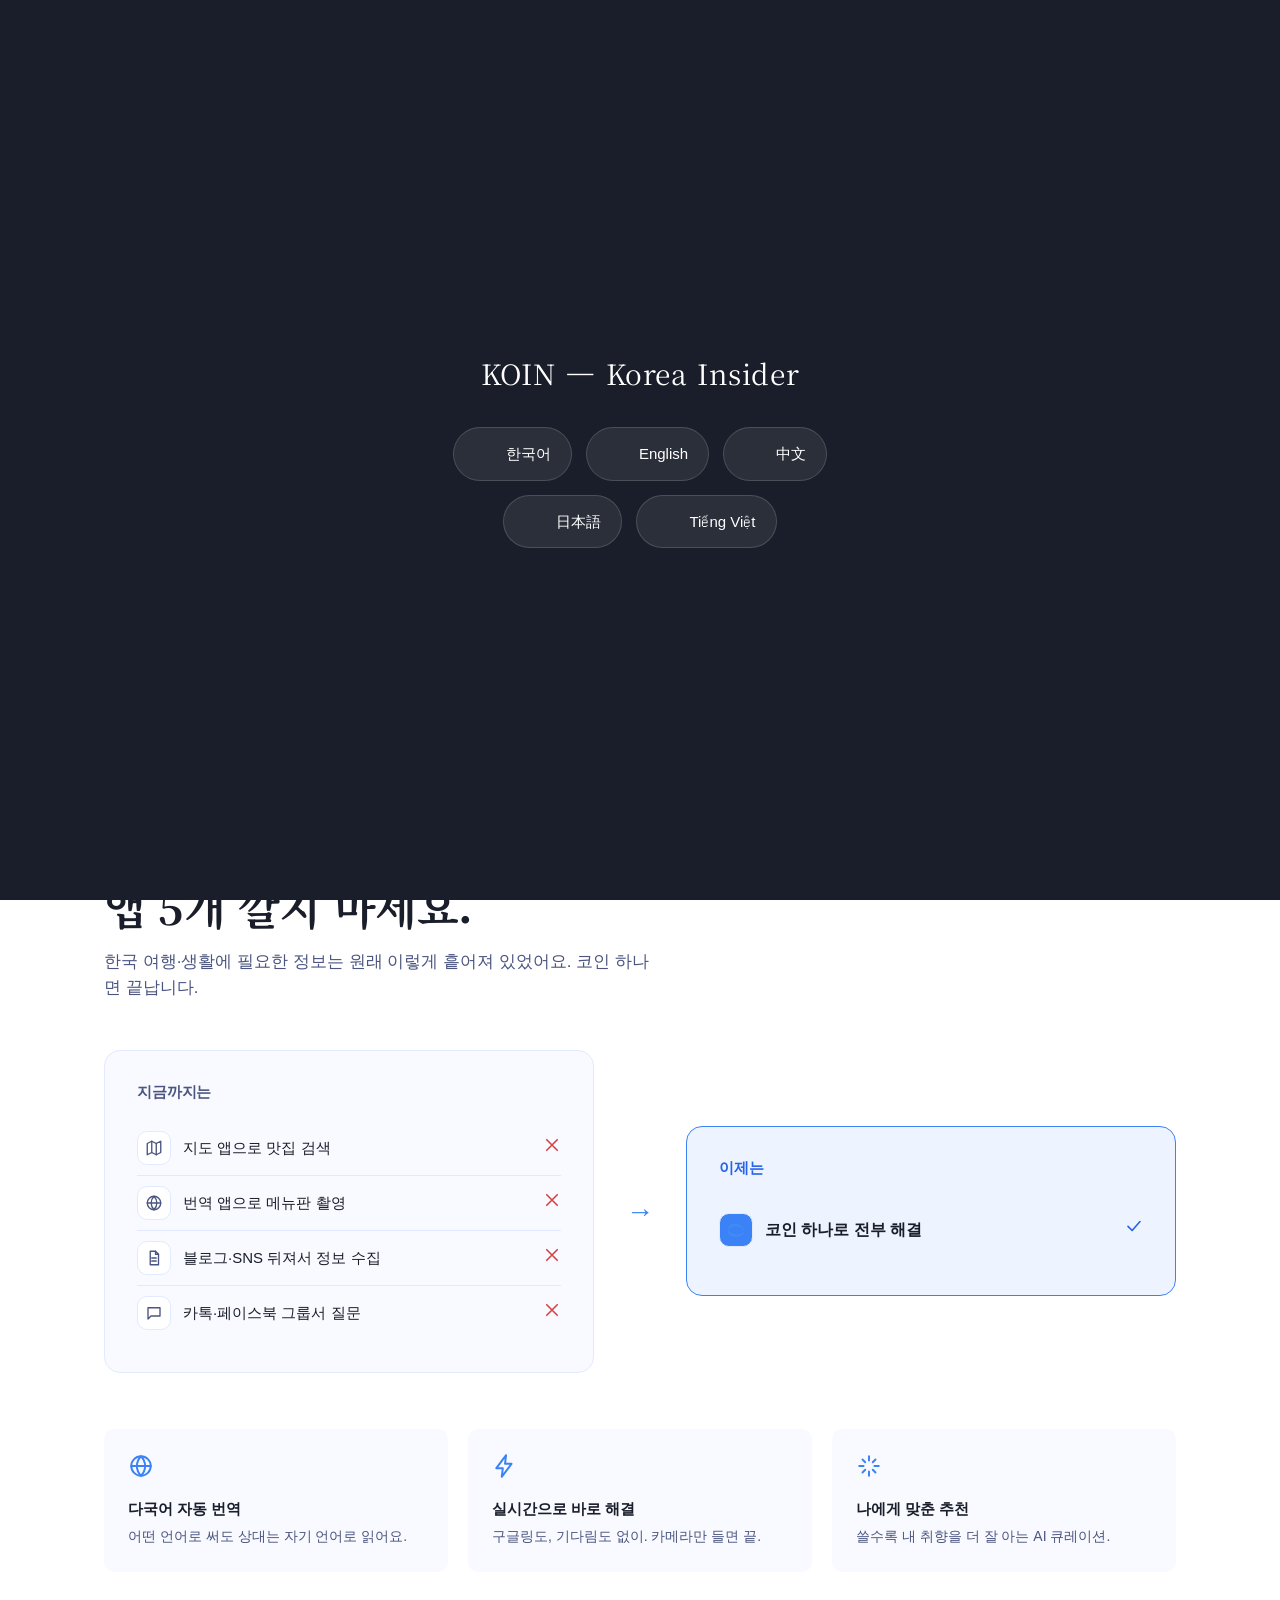
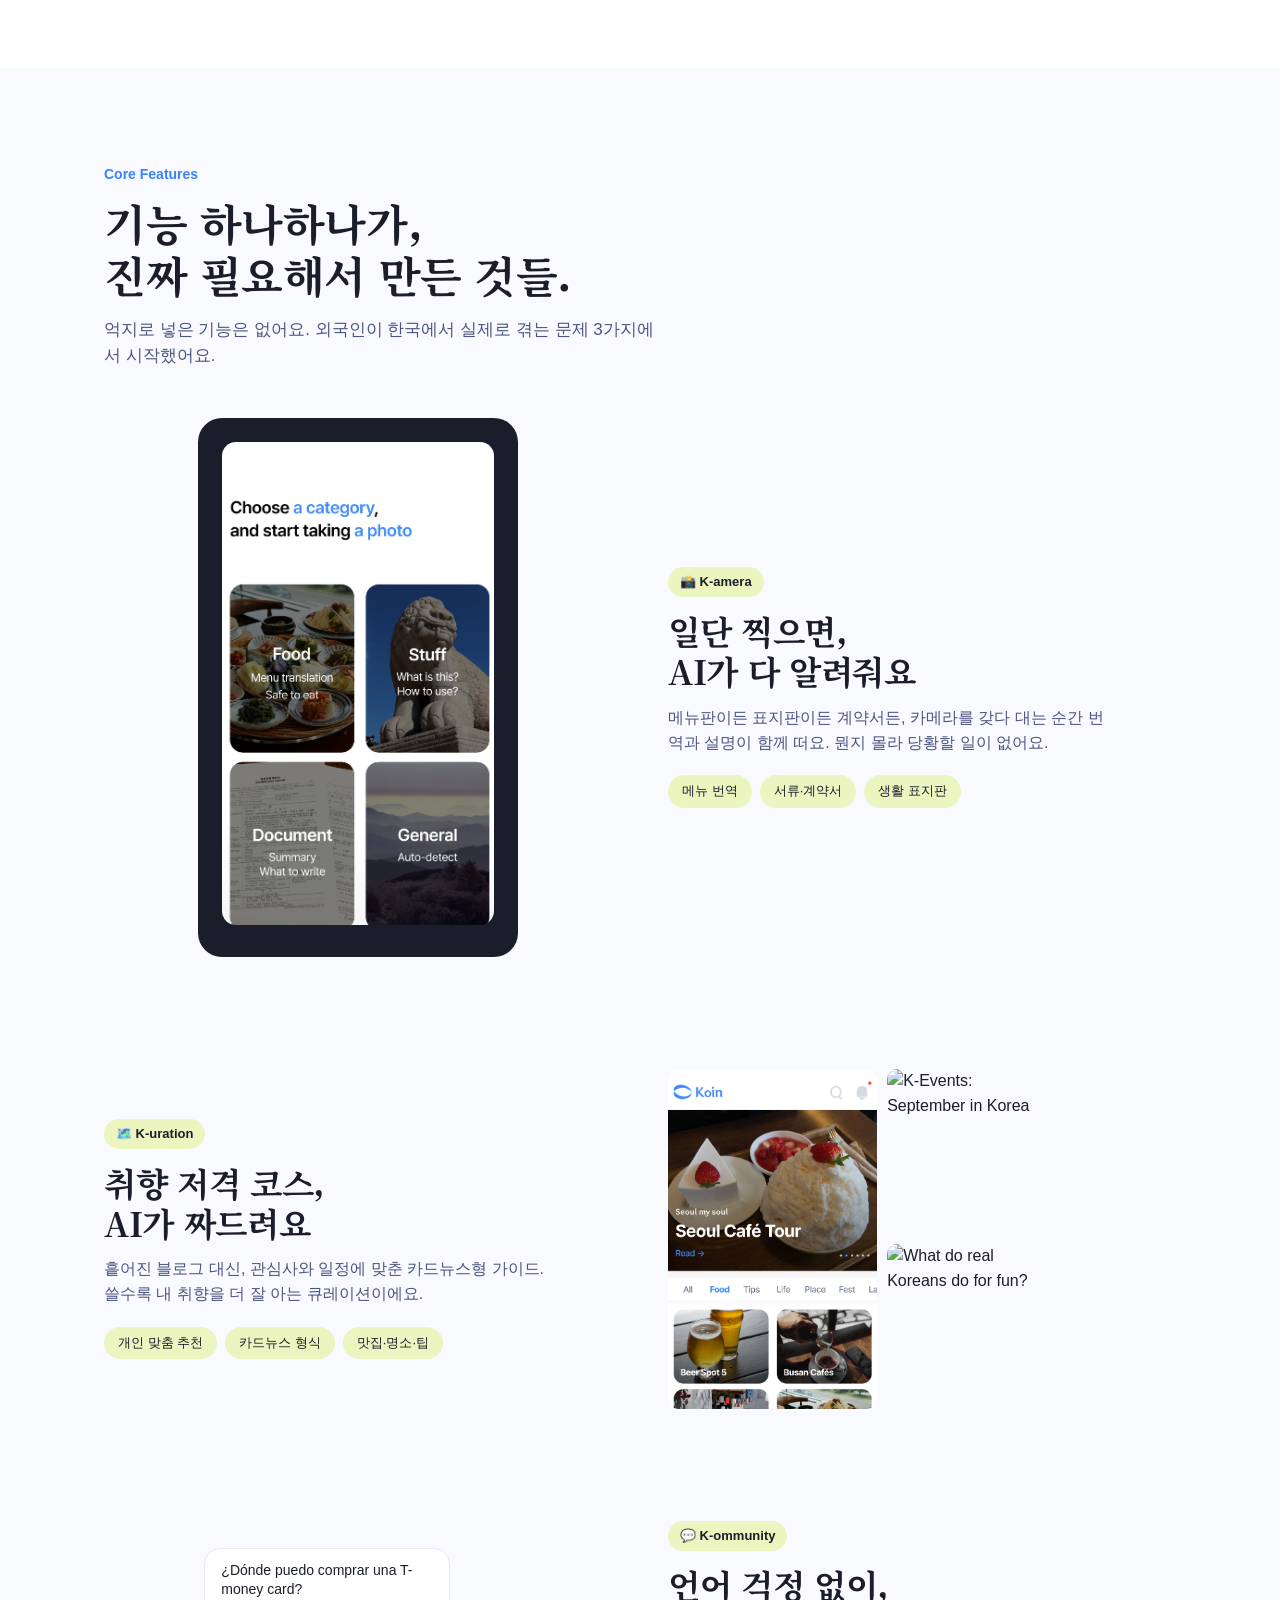
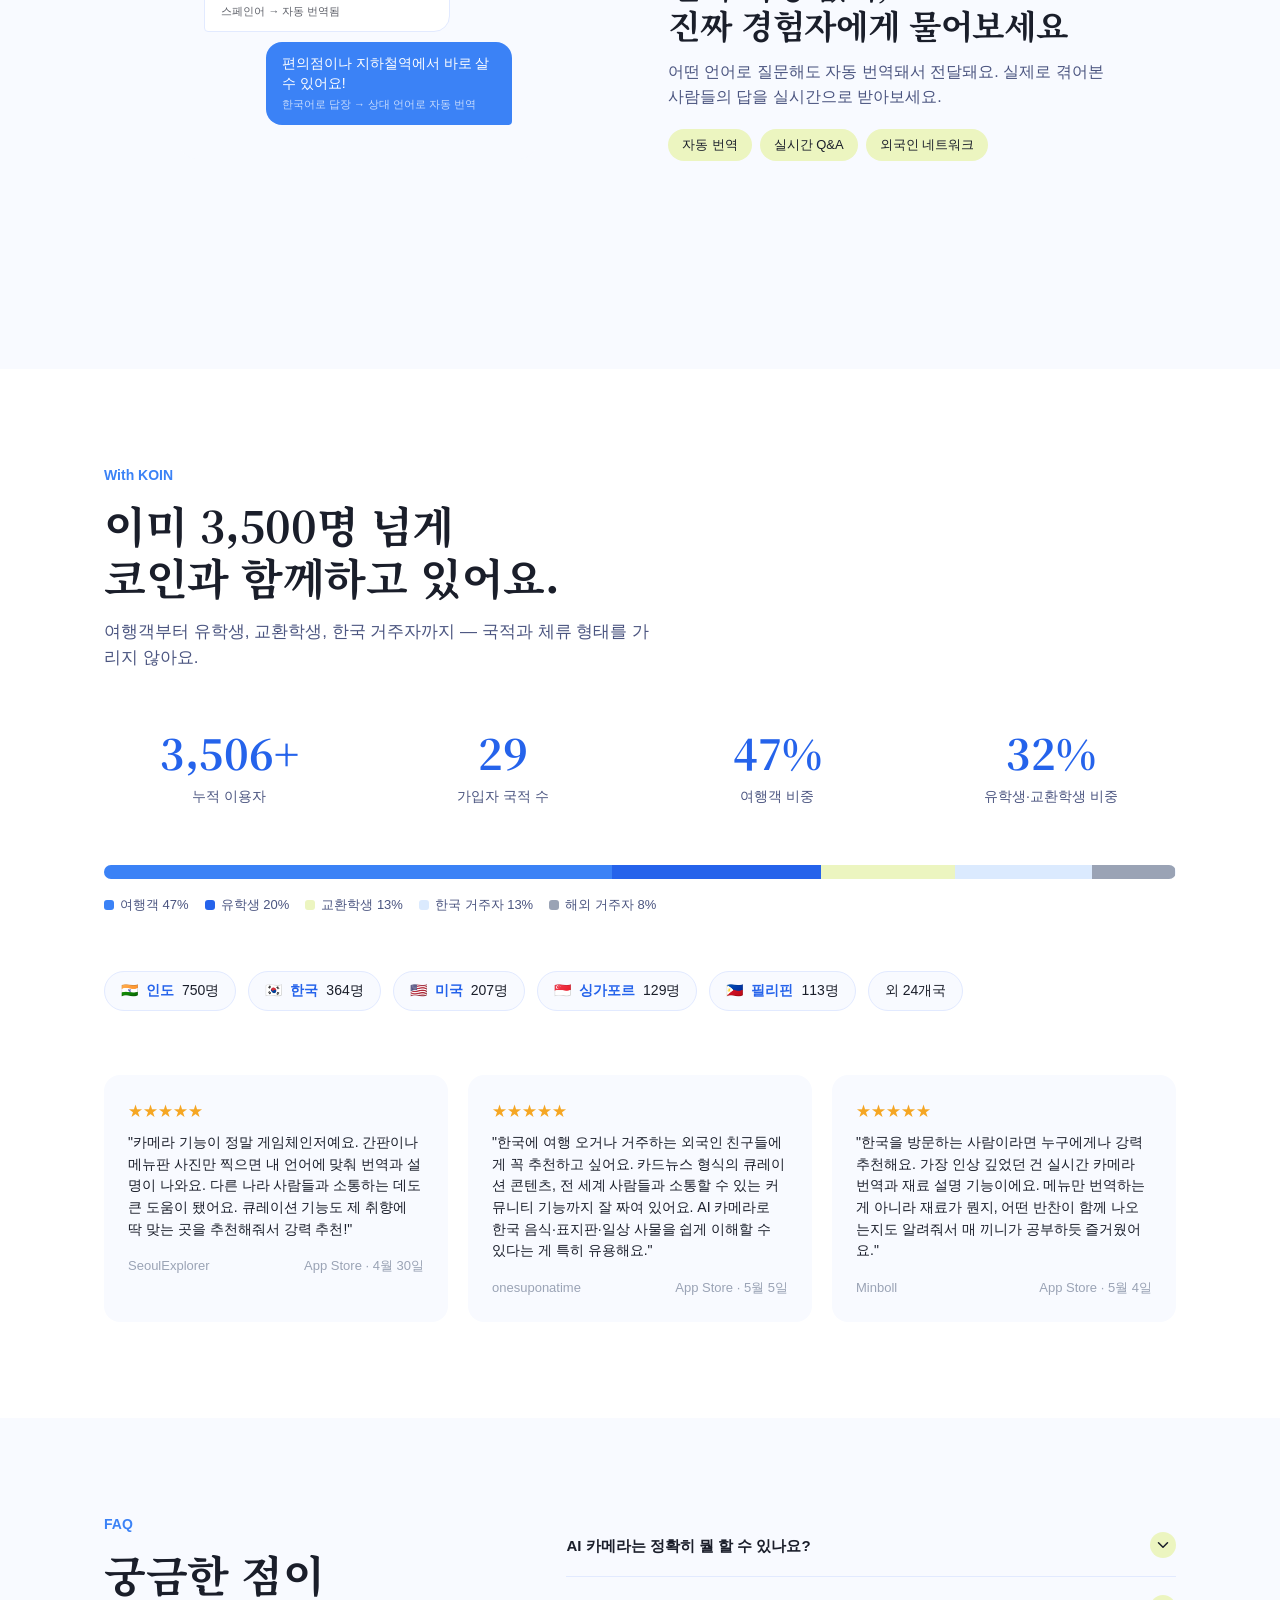
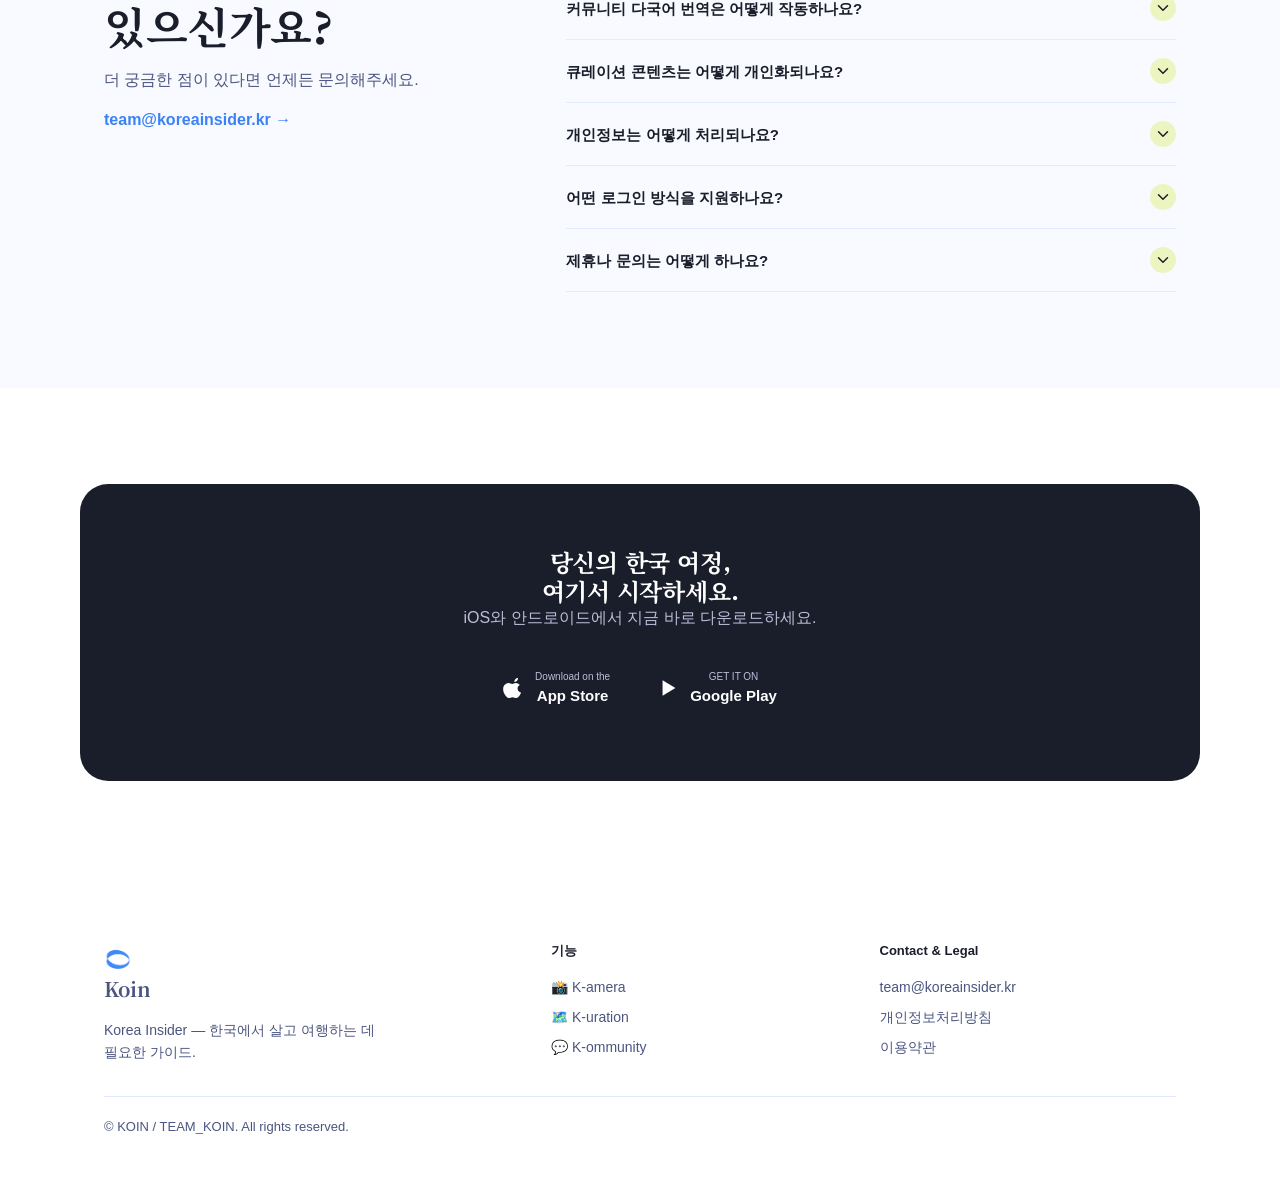
==== index.html @ 4768c417 "style: 라임 포인트 컬러 활용 확대 (CTA/피처태그/필/chevron) 히어로 CTA를 라임 ghost 버튼으로, feature-tag·pill·FAQ chevron을 라임" ====
<!DOCTYPE html>
<html lang="ko">
<head>
<meta charset="UTF-8">
<meta name="viewport" content="width=device-width, initial-scale=1.0">
<title>KOIN — Korea Insider</title>
<meta name="description" content="여행 앱, 번역 앱, 예약 앱, 커뮤니티 앱... 다 깔지 마세요. 한국에서 필요한 건 코인 하나면 끝.">
<meta property="og:title" content="KOIN — Korea Insider">
<meta property="og:description" content="한국 방문 또는 거주 외국인을 위한 한국 생활 올인원 플랫폼.">
<meta property="og:image" content="https://koreainsider.kr/assets/og-image.png">
<meta property="og:type" content="website">
<meta property="og:url" content="https://koreainsider.kr">
<meta name="twitter:card" content="summary_large_image">
<link rel="stylesheet" href="https://cdn.jsdelivr.net/gh/fonts-archive/GapyeongHanseokbong/subsets/GapyeongHanseokbong-dynamic-subset.css" type="text/css">
<link rel="preconnect" href="https://fonts.googleapis.com">
<link rel="preconnect" href="https://fonts.gstatic.com" crossorigin>
<link href="https://fonts.googleapis.com/css2?family=Noto+Serif+KR:wght@300;400;600&display=swap" rel="stylesheet">
<link rel="stylesheet" href="https://cdn.jsdelivr.net/npm/pretendard@1.3.9/dist/web/static/pretendard.css" crossorigin>
<style>
/* ===== Design tokens (기존 브랜드 유지) ===== */
:root{
  --primary:#3B82F6;
  --primary-dk:#2563EB;
  --secondary:#DBEAFE;
  --tertiary:#ECF5C0;
  --bg:#FFFFFF;
  --bg-2:#F8FAFF;
  --bg-3:#EEF4FF;
  --text:#1A1E2A;
  --sub:#4B5580;
  --muted:#9AA3B5;
  --border:#E2EAFF;
  --radius:16px;
  --radius-sm:10px;
  --serif:'Gapyeong Hanseokbong','Noto Serif KR',serif;
  --sans:'Pretendard','Apple SD Gothic Neo',sans-serif;
  --maxw:1120px;
}
*{box-sizing:border-box;margin:0;padding:0}
html{scroll-behavior:smooth}
body{
  font-family:var(--sans);
  color:var(--text);
  background:var(--bg);
  line-height:1.55;
  -webkit-font-smoothing:antialiased;
}
img{max-width:100%;display:block}
a{color:inherit;text-decoration:none}
.wrap{max-width:var(--maxw);margin:0 auto;padding:0 24px}
h1,h2,h3{font-family:var(--serif);font-weight:700;line-height:1.2;letter-spacing:-0.01em}
section{padding:96px 0}
@media(max-width:768px){section{padding:64px 0}}

.eyebrow{
  font-family:var(--sans);
  font-size:14px;
  font-weight:600;
  color:var(--primary);
  margin-bottom:12px;
}
.section-title{font-size:clamp(2rem,3.5vw,2.7rem);margin-bottom:16px}
.section-sub{font-size:17px;color:var(--sub);max-width:560px;margin-bottom:48px}

.btn{
  display:inline-flex;align-items:center;gap:8px;
  padding:14px 28px;border-radius:100px;
  font-weight:600;font-size:15px;
  border:none;cursor:pointer;
  transition:transform .15s ease, box-shadow .15s ease;
}
.btn:hover{transform:translateY(-2px)}
.btn-primary{background:var(--primary);color:#fff;box-shadow:0 8px 20px rgba(59,130,246,.28)}
.btn-primary:hover{background:var(--primary-dk)}
.btn-ghost{background:var(--tertiary);color:var(--text)}
.btn-ghost:hover{filter:brightness(.94)}
.store-badge{
  display:flex;align-items:center;gap:10px;
  padding:10px 18px;border-radius:12px;
  background:var(--text);color:#fff;
  font-size:13px;
}
.store-badge small{display:block;font-size:10px;color:#B8C0D8;font-weight:400}
.store-badge strong{font-size:15px;font-weight:600}

/* ===== 언어 선택 오버레이 (최초 방문 1회) ===== */
#lang-selector{
  position:fixed;inset:0;background:var(--text);
  color:#fff;z-index:200;
  display:flex;flex-direction:column;align-items:center;justify-content:center;gap:32px;
}
#lang-selector.hidden{display:none}
#lang-selector .brandmark{font-family:var(--serif);font-size:28px;letter-spacing:.02em}
.lang-grid{display:flex;flex-wrap:wrap;justify-content:center;gap:14px;max-width:480px}
.lang-opt{
  display:flex;align-items:center;gap:10px;
  padding:14px 20px;border-radius:100px;
  background:rgba(255,255,255,.08);
  border:1px solid rgba(255,255,255,.15);
  cursor:pointer;font-size:15px;font-weight:500;
  transition:background .15s;
}
.lang-opt:hover{background:rgba(255,255,255,.18)}
.lang-opt img{width:22px;height:16px;border-radius:2px;object-fit:cover}

/* ===== NAV ===== */
nav{
  position:sticky;top:0;z-index:100;
  background:rgba(255,255,255,.9);backdrop-filter:blur(10px);
  border-bottom:1px solid var(--border);
}
.nav-inner{display:flex;align-items:center;justify-content:space-between;padding:14px 24px;max-width:var(--maxw);margin:0 auto}
.logo{display:flex;align-items:center;gap:8px;font-family:var(--serif);font-size:20px;font-weight:700}
.logo img{width:28px;height:28px}
.nav-links{display:flex;gap:28px;font-size:14px;font-weight:500;color:var(--sub)}
.nav-right{display:flex;align-items:center;gap:16px}
.lang-switch{display:flex;gap:6px}
.lang-switch button{background:none;border:none;font-size:17px;cursor:pointer;opacity:.5;padding:2px}
.lang-switch button.active{opacity:1}
.nav-cta{padding:10px 20px;border-radius:100px;background:var(--primary);color:#fff;font-size:14px;font-weight:600}
.hamburger{display:none;background:none;border:none;font-size:22px;cursor:pointer}
@media(max-width:860px){.nav-links{display:none}.hamburger{display:block}}

/* ===== HERO ===== */
.hero{padding:72px 0 40px;background:linear-gradient(180deg,var(--tertiary) 0%,var(--bg) 65%)}
.hero-grid{display:grid;grid-template-columns:1.1fr .9fr;gap:48px;align-items:center}
@media(max-width:900px){.hero-grid{grid-template-columns:1fr}}
.hero-title{font-size:clamp(2.6rem,5vw,4.2rem);margin-bottom:20px}
.hero-sub{font-size:18px;color:var(--sub);margin-bottom:32px;max-width:480px}
.hero-cta-row{display:flex;flex-wrap:wrap;gap:14px;margin-bottom:28px}
.hero-store-row{display:flex;flex-wrap:wrap;gap:12px;align-items:center}
.qr-box{display:flex;align-items:center;gap:10px;margin-top:20px}
.qr-box img{width:64px;height:64px;border-radius:8px;border:1px solid var(--border)}
.qr-box span{font-size:13px;color:var(--sub)}

.phone-stack{position:relative;height:440px}
.phone-stack img{
  position:absolute;width:200px;border-radius:24px;
  box-shadow:0 24px 60px rgba(26,30,42,.18);
  border:6px solid #fff;
  transition:transform .3s ease,box-shadow .3s ease;
}
.phone-stack img:nth-child(1){left:0;top:60px;transform:rotate(-8deg);z-index:1}
.phone-stack img:nth-child(2){left:50%;top:0;transform:translateX(-50%);z-index:2}
.phone-stack img:nth-child(3){right:0;top:60px;transform:rotate(8deg);z-index:1}
.phone-stack img:nth-child(1):hover,.phone-stack img:nth-child(3):hover{transform:translateY(-10px) rotate(0deg) scale(1.04);box-shadow:0 32px 70px rgba(26,30,42,.24);z-index:3}
.phone-stack img:nth-child(2):hover{transform:translateX(-50%) translateY(-10px) scale(1.04);box-shadow:0 32px 70px rgba(26,30,42,.24);z-index:3}
@media(max-width:900px){.phone-stack{height:340px}.phone-stack img{width:150px}.phone-stack img:nth-child(1){top:70px}.phone-stack img:nth-child(3){top:70px}}

/* ===== PROBLEM → SOLUTION ===== */
.compare{display:grid;grid-template-columns:1fr auto 1fr;gap:32px;align-items:center;margin-bottom:56px}
@media(max-width:760px){.compare{grid-template-columns:1fr}}
.compare-arrow{font-size:28px;color:var(--primary);text-align:center}
@media(max-width:760px){.compare-arrow{transform:rotate(90deg)}}
.compare-card{border-radius:var(--radius);padding:32px;border:1.5px solid var(--border)}
.compare-before{background:var(--bg-2)}
.compare-after{background:var(--bg-3);border-color:var(--primary)}
.compare-card h3{font-family:var(--sans);font-size:15px;font-weight:700;color:var(--sub);margin-bottom:20px}
.compare-after h3{color:var(--primary-dk)}
.app-row{display:flex;align-items:center;gap:12px;padding:10px 0;border-bottom:1px solid var(--border);font-size:15px}
.app-row:last-child{border-bottom:none}
.app-row .ico{width:34px;height:34px;border-radius:10px;background:#fff;border:1px solid var(--border);display:flex;align-items:center;justify-content:center;color:var(--sub)}
.app-row .x{margin-left:auto;color:#D64545}
.compare-after .app-row{border-bottom:none;padding:16px 0;font-size:16px;font-weight:600}
.compare-after .ico{background:var(--primary);color:#fff;overflow:hidden}
.compare-after .check{margin-left:auto;color:var(--primary-dk)}

.reasons-strip{display:grid;grid-template-columns:repeat(3,1fr);gap:20px}
@media(max-width:760px){.reasons-strip{grid-template-columns:1fr}}
.reason{padding:24px;border-radius:var(--radius-sm);background:var(--bg-2)}
.reason .r-ico{color:var(--primary);margin-bottom:10px}
.reason .r-ico .icon-lg{width:26px;height:26px}
.reason h4{font-size:15px;font-weight:700;margin-bottom:6px}
.reason p{font-size:14px;color:var(--sub)}

/* ===== FEATURES ===== */
.feature-block{display:grid;grid-template-columns:1fr 1fr;gap:56px;align-items:center;margin-bottom:112px}
.feature-block:nth-child(even){direction:rtl}
.feature-block:nth-child(even) > *{direction:ltr}
@media(max-width:860px){.feature-block{grid-template-columns:1fr;margin-bottom:72px}.feature-block:nth-child(even){direction:ltr}}
.feature-tag{display:inline-block;font-size:13px;font-weight:700;color:var(--text);background:var(--tertiary);padding:5px 12px;border-radius:100px;margin-bottom:14px}
.feature-block h3{font-size:clamp(1.6rem,3vw,2.1rem);margin-bottom:14px}
.feature-block p{font-size:16px;color:var(--sub);margin-bottom:20px;max-width:440px}
.pill-row{display:flex;flex-wrap:wrap;gap:8px}
.pill{font-size:13px;padding:6px 14px;border-radius:100px;background:var(--tertiary);color:var(--text)}

/* K-amera visual */
.kamera-visual{position:relative;background:var(--text);border-radius:24px;padding:24px;max-width:320px;margin:0 auto;overflow:hidden;transition:transform .3s ease}
.kamera-visual:hover{transform:translateY(-6px)}
.kamera-visual img,.kamera-visual video{border-radius:14px;width:100%}
.scan-line{position:absolute;left:24px;right:24px;height:2px;background:var(--tertiary);box-shadow:0 0 12px var(--tertiary);animation:scan 2.6s ease-in-out infinite}
@keyframes scan{0%{top:24px;opacity:0}15%{opacity:1}50%{top:calc(100% - 24px)}85%{opacity:1}100%{top:24px;opacity:0}}
.kamera-tag{position:absolute;background:#fff;color:var(--text);font-size:12px;font-weight:600;padding:6px 10px;border-radius:8px;box-shadow:0 6px 16px rgba(0,0,0,.2)}
.kamera-tag.t1{top:38%;left:36px}
.kamera-tag.t2{bottom:22%;right:36px}

/* K-uration gallery */
.gallery-grid{display:grid;grid-template-columns:1.3fr 1fr;grid-template-rows:1fr 1fr;gap:10px;height:340px;max-width:380px}
.gallery-grid .g-main{grid-row:1/3;width:100%;height:100%;object-fit:cover;object-position:top center;border-radius:var(--radius-sm)}
.gallery-grid .g-side{width:100%;height:100%;object-fit:cover;object-position:top center;border-radius:var(--radius-sm)}
.gallery-grid img{transition:transform .3s ease}
.gallery-grid img:hover{transform:scale(1.03)}

/* K-ommunity chat */
.chat-box{background:var(--bg-2);border-radius:var(--radius);padding:24px;max-width:380px;margin:0 auto}
.bubble{max-width:80%;padding:12px 16px;border-radius:16px;font-size:14px;margin-bottom:10px;line-height:1.4}
.bubble.them{background:#fff;border:1px solid var(--border);border-bottom-left-radius:4px}
.bubble.me{background:var(--primary);color:#fff;margin-left:auto;border-bottom-right-radius:4px}
.bubble .lang-tag{display:block;font-size:11px;opacity:.7;margin-top:4px}

/* ===== SOCIAL PROOF ===== */
.stats-row{display:grid;grid-template-columns:repeat(4,1fr);gap:24px;margin-bottom:56px;text-align:center}
@media(max-width:760px){.stats-row{grid-template-columns:repeat(2,1fr)}}
.stat b{display:block;font-family:var(--serif);font-size:clamp(2rem,4vw,2.6rem);color:var(--primary-dk)}
.stat span{font-size:14px;color:var(--sub)}

.residence-bar{display:flex;height:14px;border-radius:100px;overflow:hidden;margin-bottom:16px;background:var(--bg-3)}
.residence-bar>div{transition:width 1.1s cubic-bezier(.2,.8,.2,1)}
.residence-legend{display:flex;flex-wrap:wrap;gap:16px;font-size:13px;color:var(--sub);margin-bottom:56px}
.residence-legend span{display:flex;align-items:center;gap:6px}
.residence-legend i{width:10px;height:10px;border-radius:3px;display:inline-block}

.country-strip{display:flex;flex-wrap:wrap;gap:12px;margin-bottom:64px}
.country-chip{display:flex;align-items:center;gap:8px;padding:8px 16px;border-radius:100px;background:var(--bg-2);border:1px solid var(--border);font-size:14px;transition:background .15s,border-color .15s}
.country-chip:hover{background:var(--secondary);border-color:var(--primary)}
.country-chip b{color:var(--primary-dk)}

.reviews-grid{display:grid;grid-template-columns:repeat(3,1fr);gap:20px}
@media(max-width:860px){.reviews-grid{grid-template-columns:1fr}}
.review-card{background:var(--bg-2);border-radius:var(--radius);padding:24px;transition:transform .2s ease,box-shadow .2s ease}
.review-card:hover{transform:translateY(-4px);box-shadow:0 16px 32px rgba(26,30,42,.1)}
.rating-badge{display:inline-flex;align-items:center;gap:10px;padding:10px 18px;border-radius:100px;background:var(--bg-2);border:1px solid var(--border);font-size:14px;margin-bottom:20px}
.rating-badge b{font-family:var(--serif);font-size:17px;color:var(--primary-dk)}
.review-stars{color:#F5A623;font-size:15px;margin-bottom:10px}
.review-card p{font-size:14px;color:var(--text);margin-bottom:16px}
.review-meta{display:flex;justify-content:space-between;font-size:13px;color:var(--muted)}

/* ===== FAQ ===== */
.faq-grid{display:grid;grid-template-columns:.8fr 1.2fr;gap:56px}
@media(max-width:860px){.faq-grid{grid-template-columns:1fr}}
.faq-item{border-bottom:1px solid var(--border)}
.faq-q{display:flex;justify-content:space-between;align-items:center;padding:18px 0;cursor:pointer;font-weight:600;font-size:15px}
.faq-a{max-height:0;overflow:hidden;transition:max-height .3s ease;font-size:14px;color:var(--sub)}
.faq-a p{padding-bottom:18px}
.faq-item.open .faq-q .chevron{transform:rotate(180deg)}
.chevron{width:26px;height:26px;flex-shrink:0;display:inline-flex;align-items:center;justify-content:center;border-radius:50%;background:var(--tertiary);color:var(--text);transition:transform .2s}

/* ===== DOWNLOAD CTA ===== */
.download-cta{background:var(--text);color:#fff;border-radius:28px;padding:64px 40px;text-align:center;margin:0 24px}
@media(min-width:1120px){.download-cta{margin:0 auto;max-width:var(--maxw)}}
.download-cta h2{color:#fff}
.download-cta p{color:#B8C0D8;margin-bottom:28px}
.download-cta .hero-store-row{justify-content:center}

/* ===== FOOTER ===== */
footer{padding:64px 0 40px;font-size:14px;color:var(--sub)}
.footer-grid{display:grid;grid-template-columns:1.4fr 1fr 1fr;gap:32px;margin-bottom:32px}
@media(max-width:700px){.footer-grid{grid-template-columns:1fr}}
.footer-grid h4{font-size:13px;color:var(--text);margin-bottom:12px}
.footer-grid a{display:block;padding:4px 0}
.footer-bottom{display:flex;justify-content:space-between;flex-wrap:wrap;gap:8px;border-top:1px solid var(--border);padding-top:20px;font-size:13px}

/* ===== STICKY MOBILE DOWNLOAD BAR ===== */
#sticky-bar{
  position:fixed;left:0;right:0;bottom:-100px;z-index:90;
  background:#fff;border-top:1px solid var(--border);
  box-shadow:0 -8px 24px rgba(0,0,0,.08);
  padding:12px 20px;display:flex;align-items:center;gap:12px;
  transition:bottom .25s ease;
}
#sticky-bar.show{bottom:0}
#sticky-bar span{flex:1;font-size:13px;font-weight:600}
#sticky-bar button.close{background:none;border:none;font-size:16px;color:var(--muted);padding:4px}
@media(min-width:761px){#sticky-bar{display:none}}

[data-reveal]{opacity:0;transform:translateY(16px);transition:opacity .5s ease,transform .5s ease}
[data-reveal].in{opacity:1;transform:none}

/* ===== 아이콘 공통 ===== */
.icon{width:18px;height:18px;flex-shrink:0}
.icon-lg{width:22px;height:22px}

/* ===== 사진/스크린샷 컨테이너 정리 (비율 고정으로 왜곡 방지) ===== */
.phone-stack img{aspect-ratio:9/18.7;object-fit:cover;object-position:top center;background:var(--bg-3)}
.kamera-visual img,.kamera-visual video{width:100%;aspect-ratio:9/16;object-fit:cover;object-position:top center;background:#111}
/* .gallery-grid object-position는 위에서 .g-main/.g-side에 직접 지정함 */

/* ===== 모바일 메뉴 ===== */
.hamburger{display:none;background:none;border:none;cursor:pointer;color:var(--text)}
@media(max-width:860px){.nav-links{display:none}.hamburger{display:flex}}
#mobile-menu{
  position:fixed;inset:0;z-index:150;background:#fff;
  display:flex;flex-direction:column;padding:20px 24px;
  transform:translateY(-100%);transition:transform .3s ease;
}
#mobile-menu.open{transform:translateY(0)}
.mm-top{display:flex;justify-content:space-between;align-items:center;margin-bottom:40px}
.mm-top button{background:none;border:none;color:var(--text);cursor:pointer}
#mobile-menu a{font-family:var(--serif);font-size:26px;padding:14px 0;border-bottom:1px solid var(--border)}
.mm-langs{display:flex;gap:10px;margin-top:28px}
.mm-langs button{border:1px solid var(--border);background:none;border-radius:100px;padding:8px 14px;font-size:15px}
.mm-langs button.active{background:var(--secondary);border-color:var(--primary)}
#mobile-menu .nav-cta{margin-top:auto;text-align:center;padding:16px;font-size:16px}
</style>
</head>
<body>

<!-- 아이콘 스프라이트 (이모지 대체용, 커스텀 스트로크 아이콘) -->
<svg style="display:none">
  <symbol id="i-map" viewBox="0 0 24 24" fill="none" stroke="currentColor" stroke-width="1.8" stroke-linecap="round" stroke-linejoin="round"><path d="M9 3 3 6v15l6-3 6 3 6-3V3l-6 3-6-3Z"/><path d="M9 3v15M15 6v15"/></symbol>
  <symbol id="i-globe" viewBox="0 0 24 24" fill="none" stroke="currentColor" stroke-width="1.8" stroke-linecap="round" stroke-linejoin="round"><circle cx="12" cy="12" r="9"/><path d="M3 12h18M12 3c2.5 2.6 3.8 5.8 3.8 9s-1.3 6.4-3.8 9c-2.5-2.6-3.8-5.8-3.8-9S9.5 5.6 12 3Z"/></symbol>
  <symbol id="i-doc" viewBox="0 0 24 24" fill="none" stroke="currentColor" stroke-width="1.8" stroke-linecap="round" stroke-linejoin="round"><path d="M7 3h7l4 4v14H7z"/><path d="M14 3v4h4M9 12h6M9 16h6"/></symbol>
  <symbol id="i-chat" viewBox="0 0 24 24" fill="none" stroke="currentColor" stroke-width="1.8" stroke-linecap="round" stroke-linejoin="round"><path d="M4 5h16v11H8l-4 4Z"/></symbol>
  <symbol id="i-camera" viewBox="0 0 24 24" fill="none" stroke="currentColor" stroke-width="1.8" stroke-linecap="round" stroke-linejoin="round"><path d="M4 8h3l2-3h6l2 3h3v12H4Z"/><circle cx="12" cy="14" r="3.3"/></symbol>
  <symbol id="i-bolt" viewBox="0 0 24 24" fill="none" stroke="currentColor" stroke-width="1.8" stroke-linecap="round" stroke-linejoin="round"><path d="M13 2 4 14h6l-1 8 9-12h-6l1-8Z"/></symbol>
  <symbol id="i-spark" viewBox="0 0 24 24" fill="none" stroke="currentColor" stroke-width="1.8" stroke-linecap="round" stroke-linejoin="round"><path d="M12 3v4M12 17v4M3 12h4M17 12h4M6 6l2.5 2.5M15.5 15.5 18 18M18 6l-2.5 2.5M8.5 15.5 6 18"/></symbol>
  <symbol id="i-check" viewBox="0 0 24 24" fill="none" stroke="currentColor" stroke-width="2.2" stroke-linecap="round" stroke-linejoin="round"><path d="M4 12.5 9.5 18 20 6"/></symbol>
  <symbol id="i-x" viewBox="0 0 24 24" fill="none" stroke="currentColor" stroke-width="2.2" stroke-linecap="round" stroke-linejoin="round"><path d="M5 5l14 14M19 5 5 19"/></symbol>
  <symbol id="i-apple" viewBox="0 0 24 24" fill="currentColor"><path d="M16.3 1.2c.1 1.1-.3 2.1-1 2.9-.7.8-1.8 1.4-2.9 1.3-.1-1.1.4-2.2 1-2.9.8-.8 2-1.4 2.9-1.3Zm3.4 16.1c-.5 1.1-.7 1.6-1.4 2.6-1 1.4-2.3 3.1-4 3.1-1.5 0-1.9-1-3.9-1s-2.5 1-4 1c-1.7 0-2.9-1.6-3.9-3-2.7-3.9-3-8.4-1.3-10.8 1.2-1.7 3.1-2.7 4.9-2.7 1.6 0 2.6 1.1 4 1.1 1.3 0 2.1-1.1 4-1.1 1.5 0 3.1.8 4.2 2.2-3.7 2-3.1 7.2 1.4 8.6Z"/></symbol>
  <symbol id="i-play" viewBox="0 0 24 24" fill="currentColor"><path d="M5 3.5v17l14-8.5Z"/></symbol>
  <symbol id="i-menu" viewBox="0 0 24 24" fill="none" stroke="currentColor" stroke-width="1.8" stroke-linecap="round"><path d="M4 7h16M4 12h16M4 17h16"/></symbol>
  <symbol id="i-star" viewBox="0 0 24 24" fill="currentColor"><path d="M12 2.5l2.9 6 6.6.9-4.8 4.6 1.1 6.6L12 17.6l-5.8 3 1.1-6.6-4.8-4.6 6.6-.9Z"/></symbol>
  <symbol id="i-chevron" viewBox="0 0 24 24" fill="none" stroke="currentColor" stroke-width="2" stroke-linecap="round" stroke-linejoin="round"><path d="M6 9l6 6 6-6"/></symbol>
</svg>

<!-- 언어 선택: 최초 방문 1회만 (localStorage 기준) -->
<div id="lang-selector" class="hidden">
  <div class="brandmark">KOIN — Korea Insider</div>
  <div class="lang-grid">
    <div class="lang-opt" data-lang="ko"><img src="https://flagcdn.com/w40/kr.png" alt="">한국어</div>
    <div class="lang-opt" data-lang="en"><img src="https://flagcdn.com/w40/us.png" alt="">English</div>
    <div class="lang-opt" data-lang="zh"><img src="https://flagcdn.com/w40/cn.png" alt="">中文</div>
    <div class="lang-opt" data-lang="ja"><img src="https://flagcdn.com/w40/jp.png" alt="">日本語</div>
    <div class="lang-opt" data-lang="vi"><img src="https://flagcdn.com/w40/vn.png" alt="">Tiếng Việt</div>
  </div>
</div>

<nav>
  <div class="nav-inner">
    <a class="logo" href="#"><img src="assets/koin-logo.png" alt="KOIN">Koin</a>
    <div class="nav-links">
      <a href="#problem" data-i18n="nav.problem">왜 코인</a>
      <a href="#features" data-i18n="nav.features">기능</a>
      <a href="#proof" data-i18n="nav.proof">이용 현황</a>
      <a href="#faq" data-i18n="nav.faq">FAQ</a>
    </div>
    <div class="nav-right">
      <div class="lang-switch">
        <button data-lang="ko" class="active">🇰🇷</button>
        <button data-lang="en">🇺🇸</button>
        <button data-lang="zh">🇨🇳</button>
        <button data-lang="ja">🇯🇵</button>
        <button data-lang="vi">🇻🇳</button>
      </div>
      <a class="nav-cta" href="#download" data-i18n="nav.cta">다운로드</a>
      <button class="hamburger" id="menu-open" aria-label="menu"><svg class="icon-lg"><use href="#i-menu"/></svg></button>
    </div>
  </div>
</nav>

<div id="mobile-menu">
  <div class="mm-top">
    <a class="logo" href="#"><img src="assets/koin-logo.png" alt="KOIN">Koin</a>
    <button id="menu-close" aria-label="close"><svg class="icon-lg"><use href="#i-x"/></svg></button>
  </div>
  <a href="#problem" data-i18n="nav.problem">왜 코인</a>
  <a href="#features" data-i18n="nav.features">기능</a>
  <a href="#proof" data-i18n="nav.proof">이용 현황</a>
  <a href="#faq" data-i18n="nav.faq">FAQ</a>
  <div class="mm-langs">
    <button data-lang="ko" class="active">🇰🇷 KO</button>
    <button data-lang="en">🇺🇸 EN</button>
    <button data-lang="zh">🇨🇳 中</button>
    <button data-lang="ja">🇯🇵 日</button>
    <button data-lang="vi">🇻🇳 VI</button>
  </div>
  <a class="nav-cta" href="#download" data-i18n="nav.cta">다운로드</a>
</div>

<!-- HERO -->
<section class="hero">
  <div class="wrap hero-grid">
    <div>
      <div class="eyebrow">Korea Insider</div>
      <h1 class="hero-title" data-i18n="hero.title">당신 손 안의,<br>진짜 한국.</h1>
      <p class="hero-sub" data-i18n="hero.sub">AI 큐레이션, 다국어 커뮤니티, 실시간 AI 카메라까지. 한국 생활에 필요한 모든 것을 앱 하나로.</p>
      <div class="hero-cta-row">
        <a class="btn btn-ghost" href="#problem" data-i18n="hero.ctaPrimary">왜 필요한지 보기 →</a>
      </div>
      <div class="hero-store-row">
        <a class="store-badge" href="https://apps.apple.com/kr/app/koin/id6760605411" target="_blank" rel="noopener">
          <svg class="icon-lg"><use href="#i-apple"/></svg><span><small>Download on the</small><strong>App Store</strong></span>
        </a>
        <a class="store-badge" href="https://play.google.com/store/apps/details?id=kr.koreainsider.koin&hl=ko" target="_blank" rel="noopener">
          <svg class="icon-lg"><use href="#i-play"/></svg><span><small>GET IT ON</small><strong>Google Play</strong></span>
        </a>
      </div>
      <div class="qr-box">
        <img src="https://api.qrserver.com/v1/create-qr-code/?size=128x128&data=https://www.koreainsider.kr/%23download" alt="QR code">
        <span data-i18n="hero.qr">스캔해서<br>바로 다운로드</span>
      </div>
    </div>
    <div class="phone-stack">
      <img src="assets/community.png" alt="Kommunity">
      <img src="assets/kuration.png" alt="Kuration">
      <img src="assets/camera.png" alt="AI Kamera">
    </div>
  </div>
</section>

<!-- PROBLEM → SOLUTION -->
<section id="problem">
  <div class="wrap">
    <div class="eyebrow" data-i18n="problem.eyebrow">Before KOIN</div>
    <h2 class="section-title" data-i18n="problem.title">지도, 번역, 예약, 커뮤니티...<br>앱 5개 깔지 마세요.</h2>
    <p class="section-sub" data-i18n="problem.sub">한국 여행·생활에 필요한 정보는 원래 이렇게 흩어져 있었어요. 코인 하나면 끝납니다.</p>

    <div class="compare" data-reveal>
      <div class="compare-card compare-before">
        <h3 data-i18n="problem.beforeLabel">지금까지는</h3>
        <div class="app-row"><span class="ico"><svg class="icon"><use href="#i-map"/></svg></span><span data-i18n="problem.app1">지도 앱으로 맛집 검색</span><span class="x"><svg class="icon"><use href="#i-x"/></svg></span></div>
        <div class="app-row"><span class="ico"><svg class="icon"><use href="#i-globe"/></svg></span><span data-i18n="problem.app2">번역 앱으로 메뉴판 촬영</span><span class="x"><svg class="icon"><use href="#i-x"/></svg></span></div>
        <div class="app-row"><span class="ico"><svg class="icon"><use href="#i-doc"/></svg></span><span data-i18n="problem.app3">블로그·SNS 뒤져서 정보 수집</span><span class="x"><svg class="icon"><use href="#i-x"/></svg></span></div>
        <div class="app-row"><span class="ico"><svg class="icon"><use href="#i-chat"/></svg></span><span data-i18n="problem.app4">카톡·페이스북 그룹서 질문</span><span class="x"><svg class="icon"><use href="#i-x"/></svg></span></div>
      </div>
      <div class="compare-arrow">→</div>
      <div class="compare-card compare-after">
        <h3 data-i18n="problem.afterLabel">이제는</h3>
        <div class="app-row"><span class="ico" style="background:var(--primary)"><img src="assets/koin-logo.png" alt="" style="width:20px;height:20px;object-fit:contain"></span><span data-i18n="problem.appAfter">코인 하나로 전부 해결</span><span class="check"><svg class="icon"><use href="#i-check"/></svg></span></div>
      </div>
    </div>

    <div class="reasons-strip">
      <div class="reason" data-reveal>
        <div class="r-ico"><svg class="icon-lg"><use href="#i-globe"/></svg></div>
        <h4 data-i18n="problem.r1h">다국어 자동 번역</h4>
        <p data-i18n="problem.r1p">어떤 언어로 써도 상대는 자기 언어로 읽어요.</p>
      </div>
      <div class="reason" data-reveal>
        <div class="r-ico"><svg class="icon-lg"><use href="#i-bolt"/></svg></div>
        <h4 data-i18n="problem.r2h">실시간으로 바로 해결</h4>
        <p data-i18n="problem.r2p">구글링도, 기다림도 없이. 카메라만 들면 끝.</p>
      </div>
      <div class="reason" data-reveal>
        <div class="r-ico"><svg class="icon-lg"><use href="#i-spark"/></svg></div>
        <h4 data-i18n="problem.r3h">나에게 맞춘 추천</h4>
        <p data-i18n="problem.r3p">쓸수록 내 취향을 더 잘 아는 AI 큐레이션.</p>
      </div>
    </div>
  </div>
</section>

<!-- FEATURES -->
<section id="features" style="background:var(--bg-2)">
  <div class="wrap">
    <div class="eyebrow" data-i18n="features.eyebrow">Core Features</div>
    <h2 class="section-title" data-i18n="features.title">기능 하나하나가,<br>진짜 필요해서 만든 것들.</h2>
    <p class="section-sub" data-i18n="features.sub">억지로 넣은 기능은 없어요. 외국인이 한국에서 실제로 겪는 문제 3가지에서 시작했어요.</p>

    <!-- K-amera -->
    <div class="feature-block" data-reveal>
      <div>
        <span class="feature-tag">📸 K-amera</span>
        <h3 data-i18n="features.kameraH">일단 찍으면,<br>AI가 다 알려줘요</h3>
        <p data-i18n="features.kameraP">메뉴판이든 표지판이든 계약서든, 카메라를 갖다 대는 순간 번역과 설명이 함께 떠요. 뭔지 몰라 당황할 일이 없어요.</p>
        <div class="pill-row">
          <span class="pill" data-i18n="features.kameraPill1">메뉴 번역</span>
          <span class="pill" data-i18n="features.kameraPill2">서류·계약서</span>
          <span class="pill" data-i18n="features.kameraPill3">생활 표지판</span>
        </div>
      </div>
      <div class="kamera-visual">
        <video autoplay muted loop playsinline poster="assets/camera.png" src="assets/videos/kamera-demo.mp4"></video>
        <!-- assets/videos/kamera-demo.mp4 없으면 poster 이미지(camera.png)만 정적으로 보여요. 화면 녹화 파일 생기면 그 경로에 넣기만 하면 자동 재생됩니다. -->
      </div>
    </div>

    <!-- K-uration -->
    <div class="feature-block" data-reveal>
      <div>
        <span class="feature-tag">🗺️ K-uration</span>
        <h3 data-i18n="features.kurationH">취향 저격 코스,<br>AI가 짜드려요</h3>
        <p data-i18n="features.kurationP">흩어진 블로그 대신, 관심사와 일정에 맞춘 카드뉴스형 가이드. 쓸수록 내 취향을 더 잘 아는 큐레이션이에요.</p>
        <div class="pill-row">
          <span class="pill" data-i18n="features.kurationPill1">개인 맞춤 추천</span>
          <span class="pill" data-i18n="features.kurationPill2">카드뉴스 형식</span>
          <span class="pill" data-i18n="features.kurationPill3">맛집·명소·팁</span>
        </div>
      </div>
      <div class="gallery-grid">
        <img class="g-main" src="assets/kuration.png" alt="Kuration">
        <img class="g-side" src="assets/kuration-2.jpg" alt="K-Events: September in Korea">
        <img class="g-side" src="assets/kuration-3.jpg" alt="What do real Koreans do for fun?">
      </div>
    </div>

    <!-- K-ommunity -->
    <div class="feature-block" data-reveal>
      <div>
        <span class="feature-tag">💬 K-ommunity</span>
        <h3 data-i18n="features.kommunityH">언어 걱정 없이,<br>진짜 경험자에게 물어보세요</h3>
        <p data-i18n="features.kommunityP">어떤 언어로 질문해도 자동 번역돼서 전달돼요. 실제로 겪어본 사람들의 답을 실시간으로 받아보세요.</p>
        <div class="pill-row">
          <span class="pill" data-i18n="features.kommunityPill1">자동 번역</span>
          <span class="pill" data-i18n="features.kommunityPill2">실시간 Q&A</span>
          <span class="pill" data-i18n="features.kommunityPill3">외국인 네트워크</span>
        </div>
      </div>
      <div class="chat-box">
        <div class="bubble them" data-i18n="features.chat1">¿Dónde puedo comprar una T-money card?<span class="lang-tag">스페인어 → 자동 번역됨</span></div>
        <div class="bubble me" data-i18n="features.chat2">편의점이나 지하철역에서 바로 살 수 있어요!<span class="lang-tag">한국어로 답장 → 상대 언어로 자동 번역</span></div>
      </div>
    </div>
  </div>
</section>

<!-- SOCIAL PROOF -->
<section id="proof">
  <div class="wrap">
    <div class="eyebrow" data-i18n="proof.eyebrow">With KOIN</div>
    <h2 class="section-title" data-i18n="proof.title">이미 3,500명 넘게<br>코인과 함께하고 있어요.</h2>
    <p class="section-sub" data-i18n="proof.sub">여행객부터 유학생, 교환학생, 한국 거주자까지 — 국적과 체류 형태를 가리지 않아요.</p>

    <div class="stats-row" data-reveal>
      <div class="stat"><b data-count="3507" data-suffix="+">0</b><span data-i18n="proof.stat1">누적 이용자</span></div>
      <div class="stat"><b data-count="29">0</b><span data-i18n="proof.stat2">가입자 국적 수</span></div>
      <div class="stat"><b data-count="47" data-suffix="%">0</b><span data-i18n="proof.stat3">여행객 비중</span></div>
      <div class="stat"><b data-count="32" data-suffix="%">0</b><span data-i18n="proof.stat4">유학생·교환학생 비중</span></div>
    </div>

    <div class="residence-bar" data-reveal>
      <div data-w="47.4" style="width:0;background:var(--primary)"></div>
      <div data-w="19.5" style="width:0;background:var(--primary-dk)"></div>
      <div data-w="12.5" style="width:0;background:var(--tertiary)"></div>
      <div data-w="12.8" style="width:0;background:var(--secondary)"></div>
      <div data-w="7.7" style="width:0;background:var(--muted)"></div>
    </div>
    <div class="residence-legend">
      <span><i style="background:var(--primary)"></i><span data-i18n="proof.res1">여행객 47%</span></span>
      <span><i style="background:var(--primary-dk)"></i><span data-i18n="proof.res2">유학생 20%</span></span>
      <span><i style="background:var(--tertiary)"></i><span data-i18n="proof.res3">교환학생 13%</span></span>
      <span><i style="background:var(--secondary)"></i><span data-i18n="proof.res4">한국 거주자 13%</span></span>
      <span><i style="background:var(--muted)"></i><span data-i18n="proof.res5">해외 거주자 8%</span></span>
    </div>

    <div class="country-strip" data-reveal>
      <span class="country-chip">🇮🇳 <b>인도</b> 750명</span>
      <span class="country-chip">🇰🇷 <b>한국</b> 364명</span>
      <span class="country-chip">🇺🇸 <b>미국</b> 207명</span>
      <span class="country-chip">🇸🇬 <b>싱가포르</b> 129명</span>
      <span class="country-chip">🇵🇭 <b>필리핀</b> 113명</span>
      <span class="country-chip" data-i18n="proof.countryEtc">외 24개국</span>
    </div>

    <!-- TODO: 앱스토어/구글플레이 공식 평점·리뷰 수 확인되면 아래 주석 해제하고 숫자 채우기
    <div class="rating-badge">
      <svg class="icon-lg" style="color:#F5A623"><use href="#i-star"/></svg>
      <span><b>4.x</b> App Store · 리뷰 000개</span>
    </div>
    -->
    <div class="reviews-grid" data-reveal>
      <div class="review-card">
        <div class="review-stars">★★★★★</div>
        <p data-i18n="proof.review1">"카메라 기능이 정말 게임체인저예요. 간판이나 메뉴판 사진만 찍으면 내 언어에 맞춰 번역과 설명이 나와요. 다른 나라 사람들과 소통하는 데도 큰 도움이 됐어요. 큐레이션 기능도 제 취향에 딱 맞는 곳을 추천해줘서 강력 추천!"</p>
        <div class="review-meta"><span>SeoulExplorer</span><span>App Store · 4월 30일</span></div>
      </div>
      <div class="review-card">
        <div class="review-stars">★★★★★</div>
        <p data-i18n="proof.review2">"한국에 여행 오거나 거주하는 외국인 친구들에게 꼭 추천하고 싶어요. 카드뉴스 형식의 큐레이션 콘텐츠, 전 세계 사람들과 소통할 수 있는 커뮤니티 기능까지 잘 짜여 있어요. AI 카메라로 한국 음식·표지판·일상 사물을 쉽게 이해할 수 있다는 게 특히 유용해요."</p>
        <div class="review-meta"><span>onesuponatime</span><span>App Store · 5월 5일</span></div>
      </div>
      <div class="review-card">
        <div class="review-stars">★★★★★</div>
        <p data-i18n="proof.review3">"한국을 방문하는 사람이라면 누구에게나 강력 추천해요. 가장 인상 깊었던 건 실시간 카메라 번역과 재료 설명 기능이에요. 메뉴만 번역하는 게 아니라 재료가 뭔지, 어떤 반찬이 함께 나오는지도 알려줘서 매 끼니가 공부하듯 즐거웠어요."</p>
        <div class="review-meta"><span>Minboll</span><span>App Store · 5월 4일</span></div>
      </div>
    </div>
  </div>
</section>

<!-- FAQ -->
<section id="faq" style="background:var(--bg-2)">
  <div class="wrap faq-grid">
    <div>
      <div class="eyebrow" data-i18n="faq.eyebrow">FAQ</div>
      <h2 class="section-title" style="margin-bottom:16px" data-i18n="faq.title">궁금한 점이<br>있으신가요?</h2>
      <p style="color:var(--sub);margin-bottom:16px" data-i18n="faq.sub">더 궁금한 점이 있다면 언제든 문의해주세요.</p>
      <a href="mailto:team@koreainsider.kr" style="color:var(--primary);font-weight:600">team@koreainsider.kr →</a>
    </div>
    <div>
      <div class="faq-item">
        <div class="faq-q"><span data-i18n="faq.q1">AI 카메라는 정확히 뭘 할 수 있나요?</span><span class="chevron"><svg class="icon"><use href="#i-chevron"/></svg></span></div>
        <div class="faq-a"><p data-i18n="faq.a1">크게 4가지예요. 음식(메뉴 번역, 비건·할랄·알레르기 정보), 서류(근로계약서, 비자 서류), 생활(따릉이, 티머니, 표지판), 그리고 그 외 모든 것을 자동 인식해요. 안전과 직결된 정보는 반드시 별도로 한 번 더 확인해주세요.</p></div>
      </div>
      <div class="faq-item">
        <div class="faq-q"><span data-i18n="faq.q2">커뮤니티 다국어 번역은 어떻게 작동하나요?</span><span class="chevron"><svg class="icon"><use href="#i-chevron"/></svg></span></div>
        <div class="faq-a"><p data-i18n="faq.a2">글은 자동으로 번역돼요. 본인 언어로 쓰면 다른 사람은 자기 언어로 읽을 수 있어서 따로 번역할 필요가 없어요.</p></div>
      </div>
      <div class="faq-item">
        <div class="faq-q"><span data-i18n="faq.q3">큐레이션 콘텐츠는 어떻게 개인화되나요?</span><span class="chevron"><svg class="icon"><use href="#i-chevron"/></svg></span></div>
        <div class="faq-a"><p data-i18n="faq.a3">AI가 음식 취향, 여행 스타일, 목적지 같은 선호도를 학습해서 가장 관련 있는 가이드를 보여드려요. 쓸수록 더 정확해져요.</p></div>
      </div>
      <div class="faq-item">
        <div class="faq-q"><span data-i18n="faq.q4">개인정보는 어떻게 처리되나요?</span><span class="chevron"><svg class="icon"><use href="#i-chevron"/></svg></span></div>
        <div class="faq-a"><p data-i18n="faq.a4">필요한 최소한의 정보만 수집하고, 절대 판매하지 않아요. 한국 개인정보보호법을 엄격히 준수해요.</p></div>
      </div>
      <div class="faq-item">
        <div class="faq-q"><span data-i18n="faq.q5">어떤 로그인 방식을 지원하나요?</span><span class="chevron"><svg class="icon"><use href="#i-chevron"/></svg></span></div>
        <div class="faq-a"><p data-i18n="faq.a5">카카오, 구글, 이메일 — 편한 방식을 선택하시면 돼요.</p></div>
      </div>
      <div class="faq-item">
        <div class="faq-q"><span data-i18n="faq.q6">제휴나 문의는 어떻게 하나요?</span><span class="chevron"><svg class="icon"><use href="#i-chevron"/></svg></span></div>
        <div class="faq-a"><p data-i18n="faq.a6">언론, 제휴, 일반 문의 모두 team@koreainsider.kr로 연락 주세요.</p></div>
      </div>
    </div>
  </div>
</section>

<!-- DOWNLOAD CTA -->
<section id="download">
  <div class="download-cta">
    <h2 data-i18n="download.title">당신의 한국 여정,<br>여기서 시작하세요.</h2>
    <p data-i18n="download.sub">iOS와 안드로이드에서 지금 바로 다운로드하세요.</p>
    <div class="hero-store-row">
      <a class="store-badge" href="https://apps.apple.com/kr/app/koin/id6760605411" target="_blank" rel="noopener">
        <svg class="icon-lg"><use href="#i-apple"/></svg><span><small>Download on the</small><strong>App Store</strong></span>
      </a>
      <a class="store-badge" href="https://play.google.com/store/apps/details?id=kr.koreainsider.koin&hl=ko" target="_blank" rel="noopener">
        <svg class="icon-lg"><use href="#i-play"/></svg><span><small>GET IT ON</small><strong>Google Play</strong></span>
      </a>
    </div>
  </div>
</section>

<footer>
  <div class="wrap">
    <div class="footer-grid">
      <div>
        <a class="logo" href="#"><img src="assets/koin-logo.png" alt="KOIN">Koin</a>
        <p style="margin-top:12px;max-width:280px" data-i18n="footer.tagline">Korea Insider — 한국에서 살고 여행하는 데 필요한 가이드.</p>
      </div>
      <div>
        <h4 data-i18n="footer.featuresH">기능</h4>
        <a href="#features" data-i18n="footer.f1">📸 K-amera</a>
        <a href="#features" data-i18n="footer.f2">🗺️ K-uration</a>
        <a href="#features" data-i18n="footer.f3">💬 K-ommunity</a>
      </div>
      <div>
        <h4 data-i18n="footer.contactH">Contact & Legal</h4>
        <a href="mailto:team@koreainsider.kr">team@koreainsider.kr</a>
        <a href="/privacy/" data-i18n="footer.privacy">개인정보처리방침</a>
        <a href="/terms/" data-i18n="footer.terms">이용약관</a>
      </div>
    </div>
    <div class="footer-bottom">
      <span data-i18n="footer.copyright">© KOIN / TEAM_KOIN. All rights reserved.</span>
    </div>
  </div>
</footer>

<div id="sticky-bar">
  <span data-i18n="sticky.text">한국 생활, 코인 하나면 끝.</span>
  <a class="btn btn-primary" style="padding:8px 16px;font-size:13px" href="#download" data-i18n="sticky.cta">다운로드</a>
  <button class="close" aria-label="close"><svg class="icon"><use href="#i-x"/></svg></button>
</div>

<script>
/* ================= i18n =================
   ko/en은 전체 번역 완료. zh/ja/vi는 아직 번역 전이라 en으로 대체됩니다.
   실제 배포 전에 zh/ja/vi 텍스트를 채워 넣어야 합니다. (아래 주석 TODO 참고) */
const translations = {
  ko: {
    "nav.problem":"왜 코인","nav.features":"기능","nav.proof":"이용 현황","nav.faq":"FAQ","nav.cta":"다운로드",
    "hero.title":"당신 손 안의,<br>진짜 한국.","hero.sub":"AI 큐레이션, 다국어 커뮤니티, 실시간 AI 카메라까지. 한국 생활에 필요한 모든 것을 앱 하나로.",
    "hero.ctaPrimary":"왜 필요한지 보기 →","hero.qr":"스캔해서<br>바로 다운로드",
    "problem.eyebrow":"Before KOIN","problem.title":"지도, 번역, 예약, 커뮤니티...<br>앱 5개 깔지 마세요.",
    "problem.sub":"한국 여행·생활에 필요한 정보는 원래 이렇게 흩어져 있었어요. 코인 하나면 끝납니다.",
    "problem.beforeLabel":"지금까지는","problem.app1":"지도 앱으로 맛집 검색","problem.app2":"번역 앱으로 메뉴판 촬영",
    "problem.app3":"블로그·SNS 뒤져서 정보 수집","problem.app4":"카톡·페이스북 그룹서 질문",
    "problem.afterLabel":"이제는","problem.appAfter":"코인 하나로 전부 해결",
    "problem.r1h":"다국어 자동 번역","problem.r1p":"어떤 언어로 써도 상대는 자기 언어로 읽어요.",
    "problem.r2h":"실시간으로 바로 해결","problem.r2p":"구글링도, 기다림도 없이. 카메라만 들면 끝.",
    "problem.r3h":"나에게 맞춘 추천","problem.r3p":"쓸수록 내 취향을 더 잘 아는 AI 큐레이션.",
    "features.eyebrow":"Core Features","features.title":"기능 하나하나가,<br>진짜 필요해서 만든 것들.",
    "features.sub":"억지로 넣은 기능은 없어요. 외국인이 한국에서 실제로 겪는 문제 3가지에서 시작했어요.",
    "features.kameraH":"일단 찍으면,<br>AI가 다 알려줘요","features.kameraP":"메뉴판이든 표지판이든 계약서든, 카메라를 갖다 대는 순간 번역과 설명이 함께 떠요. 뭔지 몰라 당황할 일이 없어요.",
    "features.kameraPill1":"메뉴 번역","features.kameraPill2":"서류·계약서","features.kameraPill3":"생활 표지판",
    "features.kameraTag1":"된장찌개 · Fermented soybean stew","features.kameraTag2":"알레르기: 대두 함유",
    "features.kurationH":"취향 저격 코스,<br>AI가 짜드려요","features.kurationP":"흩어진 블로그 대신, 관심사와 일정에 맞춘 카드뉴스형 가이드. 쓸수록 내 취향을 더 잘 아는 큐레이션이에요.",
    "features.kurationPill1":"개인 맞춤 추천","features.kurationPill2":"카드뉴스 형식","features.kurationPill3":"맛집·명소·팁",
    "features.gTile1":"📍 오늘 갈 만한 곳","features.gTile2":"🍜 내 취향 맛집",
    "features.kommunityH":"언어 걱정 없이,<br>진짜 경험자에게 물어보세요","features.kommunityP":"어떤 언어로 질문해도 자동 번역돼서 전달돼요. 실제로 겪어본 사람들의 답을 실시간으로 받아보세요.",
    "features.kommunityPill1":"자동 번역","features.kommunityPill2":"실시간 Q&A","features.kommunityPill3":"외국인 네트워크",
    "features.chat1":"¿Dónde puedo comprar una T-money card?<span class=\"lang-tag\">스페인어 → 자동 번역됨</span>",
    "features.chat2":"편의점이나 지하철역에서 바로 살 수 있어요!<span class=\"lang-tag\">한국어로 답장 → 상대 언어로 자동 번역</span>",
    "proof.eyebrow":"With KOIN","proof.title":"이미 3,500명 넘게<br>코인과 함께하고 있어요.",
    "proof.sub":"여행객부터 유학생, 교환학생, 한국 거주자까지 — 국적과 체류 형태를 가리지 않아요.",
    "proof.stat1":"누적 이용자","proof.stat2":"가입자 국적 수","proof.stat3":"여행객 비중","proof.stat4":"유학생·교환학생 비중",
    "proof.res1":"여행객 47%","proof.res2":"유학생 20%","proof.res3":"교환학생 13%","proof.res4":"한국 거주자 13%","proof.res5":"해외 거주자 8%",
    "proof.countryEtc":"외 24개국",
    "proof.review1":"\"카메라 기능이 정말 게임체인저예요. 간판이나 메뉴판 사진만 찍으면 내 언어에 맞춰 번역과 설명이 나와요. 다른 나라 사람들과 소통하는 데도 큰 도움이 됐어요. 큐레이션 기능도 제 취향에 딱 맞는 곳을 추천해줘서 강력 추천!\"",
    "proof.review2":"\"한국에 여행 오거나 거주하는 외국인 친구들에게 꼭 추천하고 싶어요. 카드뉴스 형식의 큐레이션 콘텐츠, 전 세계 사람들과 소통할 수 있는 커뮤니티 기능까지 잘 짜여 있어요. AI 카메라로 한국 음식·표지판·일상 사물을 쉽게 이해할 수 있다는 게 특히 유용해요.\"",
    "proof.review3":"\"한국을 방문하는 사람이라면 누구에게나 강력 추천해요. 가장 인상 깊었던 건 실시간 카메라 번역과 재료 설명 기능이에요. 메뉴만 번역하는 게 아니라 재료가 뭔지, 어떤 반찬이 함께 나오는지도 알려줘서 매 끼니가 공부하듯 즐거웠어요.\"",
    "faq.eyebrow":"FAQ","faq.title":"궁금한 점이<br>있으신가요?","faq.sub":"더 궁금한 점이 있다면 언제든 문의해주세요.",
    "faq.q1":"AI 카메라는 정확히 뭘 할 수 있나요?","faq.a1":"크게 4가지예요. 음식(메뉴 번역, 비건·할랄·알레르기 정보), 서류(근로계약서, 비자 서류), 생활(따릉이, 티머니, 표지판), 그리고 그 외 모든 것을 자동 인식해요. 안전과 직결된 정보는 반드시 별도로 한 번 더 확인해주세요.",
    "faq.q2":"커뮤니티 다국어 번역은 어떻게 작동하나요?","faq.a2":"글은 자동으로 번역돼요. 본인 언어로 쓰면 다른 사람은 자기 언어로 읽을 수 있어서 따로 번역할 필요가 없어요.",
    "faq.q3":"큐레이션 콘텐츠는 어떻게 개인화되나요?","faq.a3":"AI가 음식 취향, 여행 스타일, 목적지 같은 선호도를 학습해서 가장 관련 있는 가이드를 보여드려요. 쓸수록 더 정확해져요.",
    "faq.q4":"개인정보는 어떻게 처리되나요?","faq.a4":"필요한 최소한의 정보만 수집하고, 절대 판매하지 않아요. 한국 개인정보보호법을 엄격히 준수해요.",
    "faq.q5":"어떤 로그인 방식을 지원하나요?","faq.a5":"카카오, 구글, 이메일 — 편한 방식을 선택하시면 돼요.",
    "faq.q6":"제휴나 문의는 어떻게 하나요?","faq.a6":"언론, 제휴, 일반 문의 모두 team@koreainsider.kr로 연락 주세요.",
    "download.title":"당신의 한국 여정,<br>여기서 시작하세요.","download.sub":"iOS와 안드로이드에서 지금 바로 다운로드하세요.",
    "footer.tagline":"Korea Insider — 한국에서 살고 여행하는 데 필요한 가이드.","footer.featuresH":"기능",
    "footer.f1":"📸 K-amera","footer.f2":"🗺️ K-uration","footer.f3":"💬 K-ommunity",
    "footer.contactH":"Contact & Legal","footer.privacy":"개인정보처리방침","footer.terms":"이용약관",
    "footer.copyright":"© KOIN / TEAM_KOIN. All rights reserved.",
    "sticky.text":"한국 생활, 코인 하나면 끝.","sticky.cta":"다운로드"
  },
  en: {
    "nav.problem":"Why KOIN","nav.features":"Features","nav.proof":"Community","nav.faq":"FAQ","nav.cta":"Download",
    "hero.title":"Korea,<br>in your hands.","hero.sub":"AI curation, a multilingual community, and real-time AI camera — everything you need in Korea, in one app.",
    "hero.ctaPrimary":"See why you need it →","hero.qr":"Scan to<br>download instantly",
    "problem.eyebrow":"Before KOIN","problem.title":"Maps, translation, reservations,<br>community... stop downloading 5 apps.",
    "problem.sub":"Everything you need for Korea used to be scattered across apps. KOIN is all you need.",
    "problem.beforeLabel":"Before","problem.app1":"Map app to find restaurants","problem.app2":"Translation app for the menu",
    "problem.app3":"Digging through blogs & SNS","problem.app4":"Asking in KakaoTalk/Facebook groups",
    "problem.afterLabel":"Now","problem.appAfter":"KOIN handles it all",
    "problem.r1h":"Multilingual, automatically","problem.r1p":"Write in any language — everyone reads in theirs.",
    "problem.r2h":"Solved in real time","problem.r2p":"No Googling, no waiting. Just point your camera.",
    "problem.r3h":"Personalised for you","problem.r3p":"AI curation that gets smarter the more you use it.",
    "features.eyebrow":"Core Features","features.title":"Every feature exists<br>because we actually needed it.",
    "features.sub":"Nothing here is filler. We started from 3 real problems foreigners face in Korea.",
    "features.kameraH":"Point, shoot,<br>AI explains everything","features.kameraP":"Menus, signs, contracts — point your camera and get instant translation and explanation. Never be confused again.",
    "features.kameraPill1":"Menu translation","features.kameraPill2":"Documents & contracts","features.kameraPill3":"Everyday signs",
    "features.kameraTag1":"Doenjang Jjigae · Fermented soybean stew","features.kameraTag2":"Allergen: contains soy",
    "features.kurationH":"A course tailored to you,<br>planned by AI","features.kurationP":"No more scattered blogs — card-news style guides matched to your interests and itinerary. It gets sharper the more you use it.",
    "features.kurationPill1":"Personalised picks","features.kurationPill2":"Card-news format","features.kurationPill3":"Food · Places · Tips",
    "features.gTile1":"📍 Worth visiting today","features.gTile2":"🍜 Matched to your taste",
    "features.kommunityH":"Ask real people,<br>no language barrier","features.kommunityP":"Ask in any language — it's automatically translated. Get real answers from people who've actually been there.",
    "features.kommunityPill1":"Auto-translation","features.kommunityPill2":"Live Q&A","features.kommunityPill3":"Foreigner network",
    "features.chat1":"¿Dónde puedo comprar una T-money card?<span class=\"lang-tag\">Spanish → auto-translated</span>",
    "features.chat2":"You can grab one at any convenience store or subway station!<span class=\"lang-tag\">Replied in Korean → auto-translated for them</span>",
    "proof.eyebrow":"With KOIN","proof.title":"Over 3,500 people<br>are already using KOIN.",
    "proof.sub":"From travellers to exchange students, international students, and residents — everyone's welcome.",
    "proof.stat1":"Total users","proof.stat2":"Nationalities","proof.stat3":"Share of travellers","proof.stat4":"Share of students",
    "proof.res1":"Travellers 47%","proof.res2":"Int'l students 20%","proof.res3":"Exchange students 13%","proof.res4":"Residents in Korea 13%","proof.res5":"Overseas residents 8%",
    "proof.countryEtc":"+24 more countries",
    "proof.review1":"\"The camera feature is a total game-changer — you just snap a picture of a sign or menu, and it provides translations and explanations tailored to your language. The curation feature is amazing too, recommending places that perfectly matched my preferences. Highly recommended!\"",
    "proof.review2":"\"I'd love to recommend this to foreign friends travelling to or living in Korea. It's well-structured with card-news style curated content and a community feature to talk to people from all over the world. Understanding Korean food, signs, and daily objects via the AI camera is especially useful.\"",
    "proof.review3":"\"I can't recommend this enough for anyone visiting Korea. The most impressive feature is the real-time camera translation and ingredient breakdown — it explains what the ingredients are and what side dishes come with the meal. Every meal became an educational, stress-free experience.\"",
    "faq.eyebrow":"FAQ","faq.title":"Common<br>questions.","faq.sub":"Still have questions? We'd love to hear from you.",
    "faq.q1":"What can the AI Camera actually do?","faq.a1":"Four categories: Food (menu translation, vegan/halal/allergy info), Documents (labour contracts, visa forms), Life (bikes, T-money, signs), and anything else auto-detected. Always verify safety-critical info independently.",
    "faq.q2":"How does multilingual translation work in the community?","faq.a2":"Posts are automatically translated — write in your language, others read in theirs. No manual translation needed.",
    "faq.q3":"How is Kuration content personalised?","faq.a3":"Our AI learns your preferences — food interests, travel style, destination — and surfaces the most relevant guides. It gets better the more you use it.",
    "faq.q4":"How is my personal data handled?","faq.a4":"Privacy-first by design. We collect only what's necessary, never sell your data, and comply strictly with Korean privacy regulations.",
    "faq.q5":"Which login methods are supported?","faq.a5":"Kakao, Google, or Email — whichever is most convenient for you.",
    "faq.q6":"How can I contact or partner with KOIN?","faq.a6":"For press, partnerships, or general enquiries, reach us at team@koreainsider.kr.",
    "download.title":"Your Korea journey<br>starts here.","download.sub":"Download now on iOS and Android.",
    "footer.tagline":"Korea Insider — your essential guide to living & travelling in Korea.","footer.featuresH":"Features",
    "footer.f1":"📸 K-amera","footer.f2":"🗺️ K-uration","footer.f3":"💬 K-ommunity",
    "footer.contactH":"Contact & Legal","footer.privacy":"Privacy Policy","footer.terms":"Terms of Service",
    "footer.copyright":"© KOIN / TEAM_KOIN. All rights reserved.",
    "sticky.text":"Everything you need in Korea, one app.","sticky.cta":"Download"
  }
};
// TODO: zh/ja/vi 실제 번역 필요. 배포 전 채워넣을 것 — 현재는 영어로 폴백.
translations.zh = translations.en;
translations.ja = translations.en;
translations.vi = translations.en;

function applyLang(lang){
  const dict = translations[lang] || translations.en;
  document.querySelectorAll('[data-i18n]').forEach(el=>{
    const key = el.getAttribute('data-i18n');
    if(dict[key]) el.innerHTML = dict[key];
  });
  document.documentElement.lang = lang;
  document.querySelectorAll('.lang-switch button, .mm-langs button').forEach(b=>{
    b.classList.toggle('active', b.dataset.lang===lang);
  });
  localStorage.setItem('koin_lang', lang);
}

// 언어 선택 오버레이: 최초 방문 1회만
const savedLang = localStorage.getItem('koin_lang');
if(!savedLang){
  document.getElementById('lang-selector').classList.remove('hidden');
} else {
  applyLang(savedLang);
}
document.querySelectorAll('.lang-opt').forEach(opt=>{
  opt.addEventListener('click', ()=>{
    applyLang(opt.dataset.lang);
    document.getElementById('lang-selector').classList.add('hidden');
  });
});
document.querySelectorAll('.lang-switch button, .mm-langs button').forEach(btn=>{
  btn.addEventListener('click', ()=>applyLang(btn.dataset.lang));
});

// 모바일 메뉴
const mobileMenu = document.getElementById('mobile-menu');
document.getElementById('menu-open').addEventListener('click', ()=>mobileMenu.classList.add('open'));
document.getElementById('menu-close').addEventListener('click', ()=>mobileMenu.classList.remove('open'));
mobileMenu.querySelectorAll('a').forEach(a=>a.addEventListener('click', ()=>mobileMenu.classList.remove('open')));

// FAQ 아코디언 (긴 답변도 안 잘리도록 scrollHeight 기준으로 동작)
document.querySelectorAll('.faq-item').forEach(item=>{
  const answer = item.querySelector('.faq-a');
  item.querySelector('.faq-q').addEventListener('click', ()=>{
    const isOpen = item.classList.contains('open');
    document.querySelectorAll('.faq-item.open').forEach(i=>{
      i.classList.remove('open');
      i.querySelector('.faq-a').style.maxHeight = '';
    });
    if(!isOpen){
      item.classList.add('open');
      answer.style.maxHeight = answer.scrollHeight + 'px';
    }
  });
});

// 스크롤 reveal + 숫자 카운트업 + 비율 바 애니메이션 (한 번만 실행)
function animateCount(el){
  const target = parseInt(el.dataset.count, 10);
  const suffix = el.dataset.suffix || '';
  const dur = 1100;
  const start = performance.now();
  function tick(now){
    const p = Math.min((now - start) / dur, 1);
    const eased = 1 - Math.pow(1 - p, 3);
    el.textContent = Math.round(target * eased).toLocaleString() + suffix;
    if(p < 1) requestAnimationFrame(tick);
  }
  requestAnimationFrame(tick);
}
const io = new IntersectionObserver((entries)=>{
  entries.forEach(e=>{
    if(!e.isIntersecting) return;
    e.target.classList.add('in');
    e.target.querySelectorAll('[data-count]').forEach(animateCount);
    if(e.target.classList.contains('residence-bar')){
      e.target.querySelectorAll('[data-w]').forEach(bar=>{ bar.style.width = bar.dataset.w + '%'; });
    }
    io.unobserve(e.target);
  });
},{threshold:.25});
document.querySelectorAll('[data-reveal]').forEach(el=>io.observe(el));

// 스티키 모바일 다운로드 바 (히어로 지난 후 노출, 닫기 가능)
const stickyBar = document.getElementById('sticky-bar');
const hero = document.querySelector('.hero');
let stickyDismissed = false;
window.addEventListener('scroll', ()=>{
  if(stickyDismissed) return;
  const past = window.scrollY > hero.offsetHeight;
  stickyBar.classList.toggle('show', past);
});
stickyBar.querySelector('.close').addEventListener('click', ()=>{
  stickyDismissed = true;
  stickyBar.classList.remove('show');
});
</script>
</body>
</html>
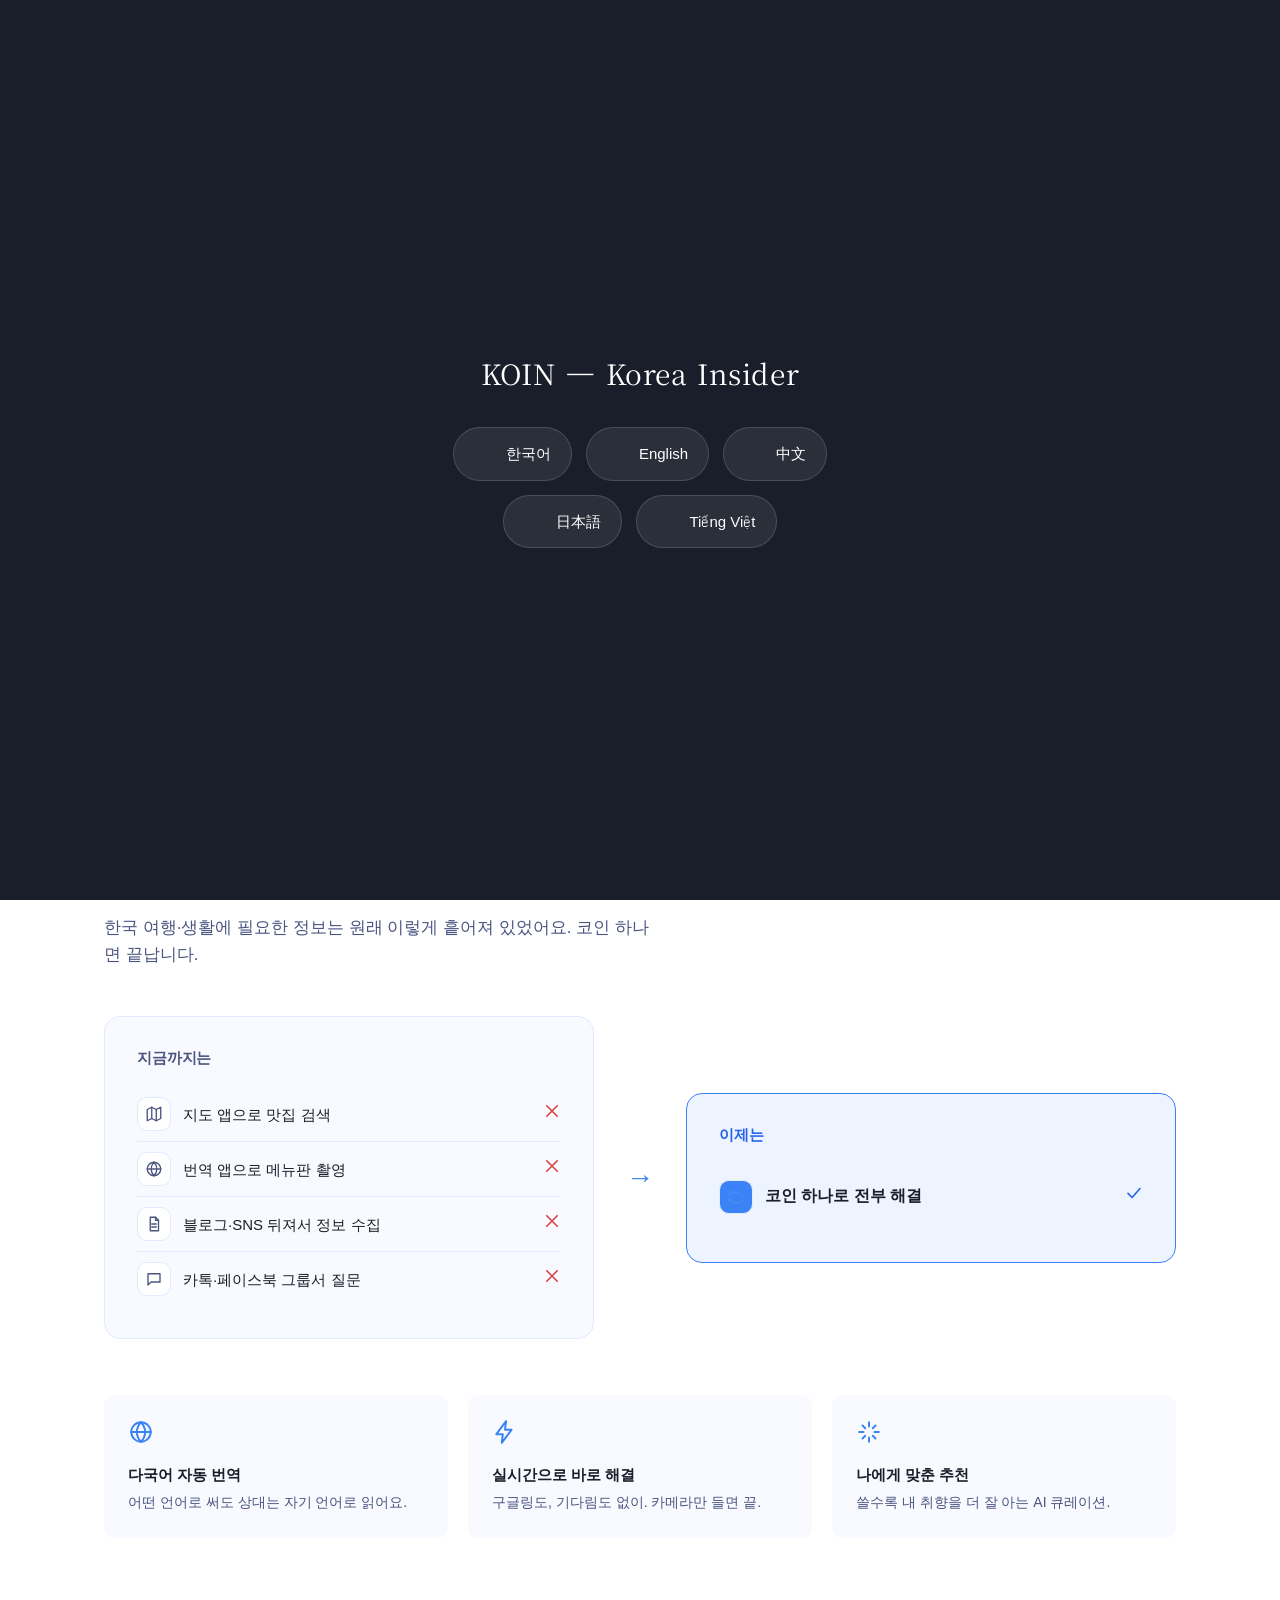
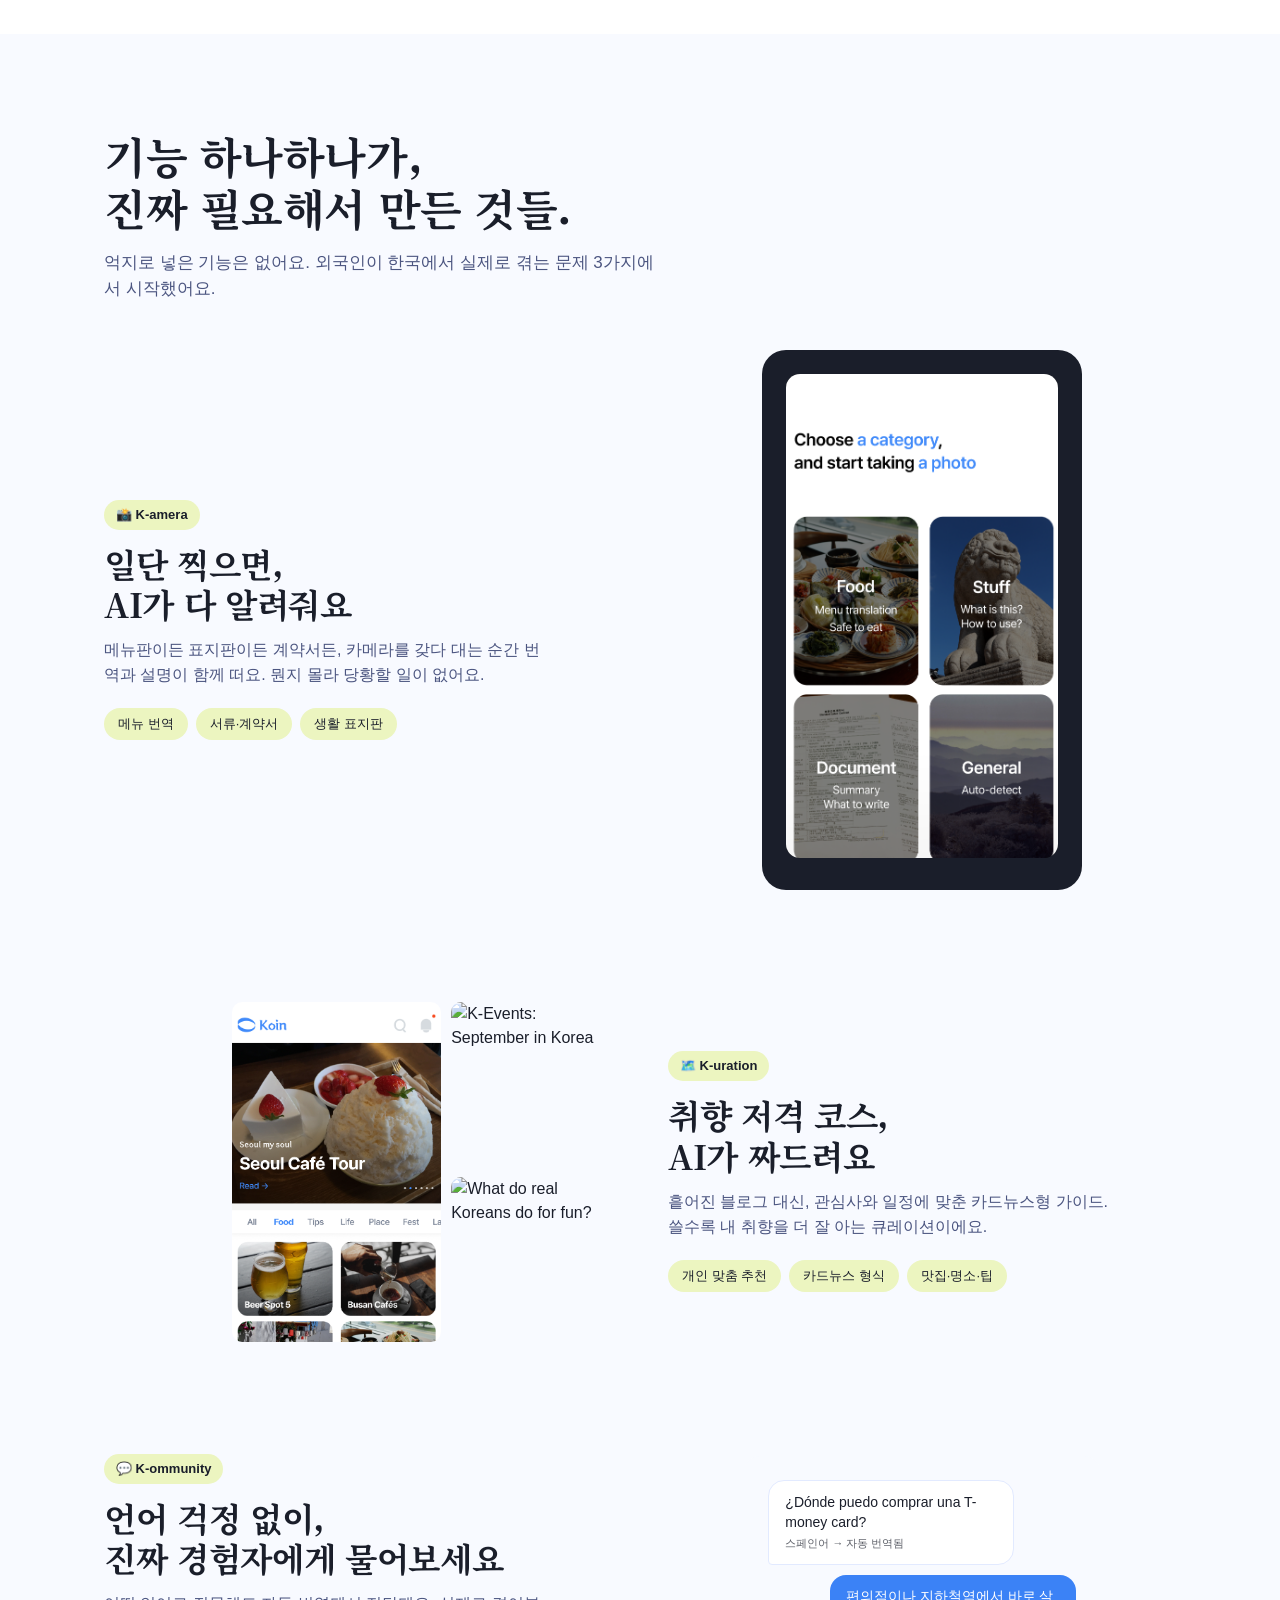
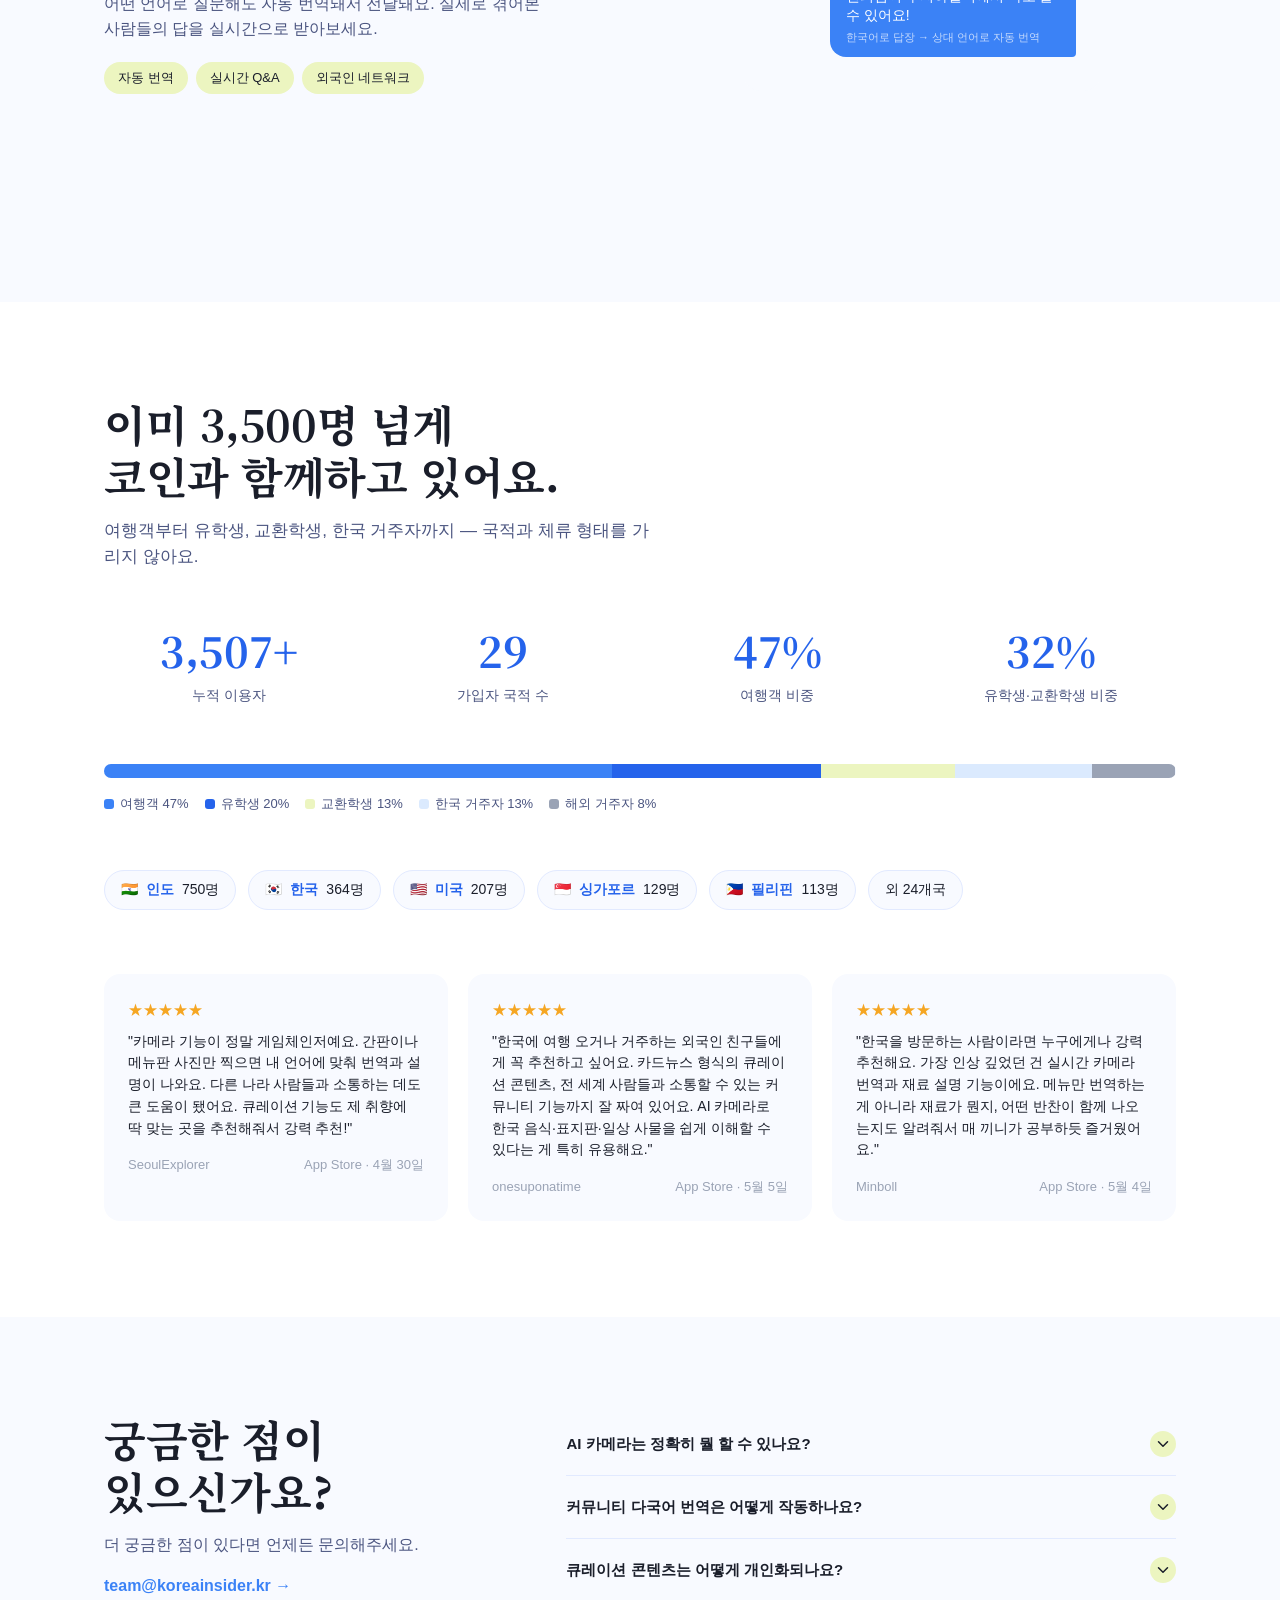
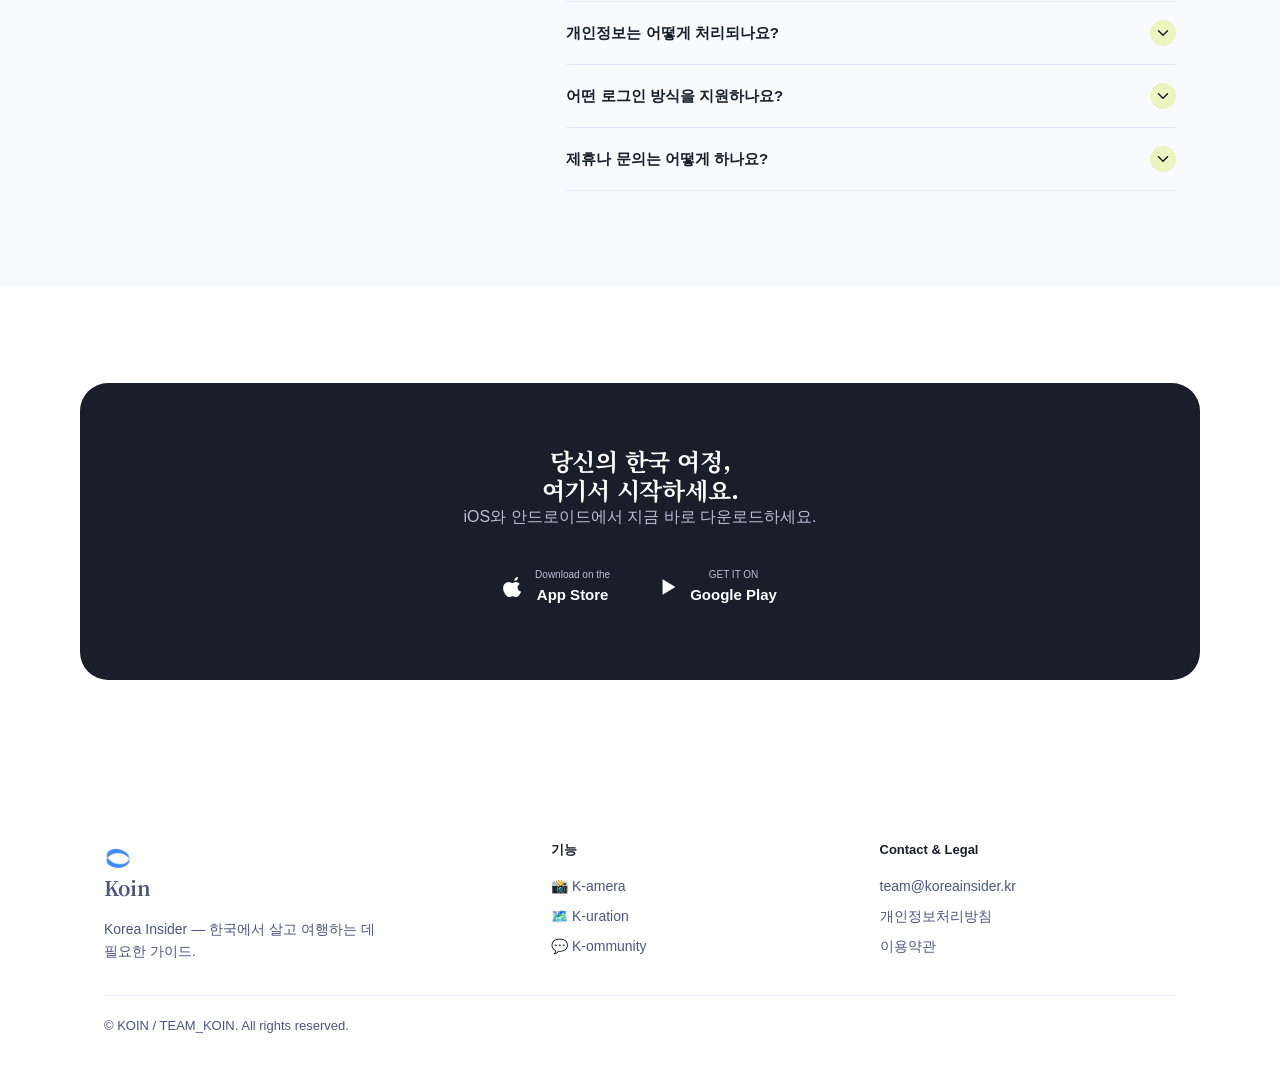
==== commit 0cf60916: "style: 반복되는 eyebrow 라벨 정리 섹션마다 있던 Before KOIN/Core Features/With KOIN/FAQ eyebrow는 바로 아래 h2가 이미 내용을 " ====
--- a/index.html
+++ b/index.html
@@ -411,7 +411,6 @@
 <!-- PROBLEM → SOLUTION -->
 <section id="problem">
   <div class="wrap">
-    <div class="eyebrow" data-i18n="problem.eyebrow">Before KOIN</div>
     <h2 class="section-title" data-i18n="problem.title">지도, 번역, 예약, 커뮤니티...<br>앱 5개 깔지 마세요.</h2>
     <p class="section-sub" data-i18n="problem.sub">한국 여행·생활에 필요한 정보는 원래 이렇게 흩어져 있었어요. 코인 하나면 끝납니다.</p>
 
@@ -453,7 +452,6 @@
 <!-- FEATURES -->
 <section id="features" style="background:var(--bg-2)">
   <div class="wrap">
-    <div class="eyebrow" data-i18n="features.eyebrow">Core Features</div>
     <h2 class="section-title" data-i18n="features.title">기능 하나하나가,<br>진짜 필요해서 만든 것들.</h2>
     <p class="section-sub" data-i18n="features.sub">억지로 넣은 기능은 없어요. 외국인이 한국에서 실제로 겪는 문제 3가지에서 시작했어요.</p>
 
@@ -517,7 +515,6 @@
 <!-- SOCIAL PROOF -->
 <section id="proof">
   <div class="wrap">
-    <div class="eyebrow" data-i18n="proof.eyebrow">With KOIN</div>
     <h2 class="section-title" data-i18n="proof.title">이미 3,500명 넘게<br>코인과 함께하고 있어요.</h2>
     <p class="section-sub" data-i18n="proof.sub">여행객부터 유학생, 교환학생, 한국 거주자까지 — 국적과 체류 형태를 가리지 않아요.</p>
 
@@ -582,7 +579,6 @@
 <section id="faq" style="background:var(--bg-2)">
   <div class="wrap faq-grid">
     <div>
-      <div class="eyebrow" data-i18n="faq.eyebrow">FAQ</div>
       <h2 class="section-title" style="margin-bottom:16px" data-i18n="faq.title">궁금한 점이<br>있으신가요?</h2>
       <p style="color:var(--sub);margin-bottom:16px" data-i18n="faq.sub">더 궁금한 점이 있다면 언제든 문의해주세요.</p>
       <a href="mailto:team@koreainsider.kr" style="color:var(--primary);font-weight:600">team@koreainsider.kr →</a>
@@ -673,7 +669,7 @@
     "nav.problem":"왜 코인","nav.features":"기능","nav.proof":"이용 현황","nav.faq":"FAQ","nav.cta":"다운로드",
     "hero.title":"당신 손 안의,<br>진짜 한국.","hero.sub":"AI 큐레이션, 다국어 커뮤니티, 실시간 AI 카메라까지. 한국 생활에 필요한 모든 것을 앱 하나로.",
     "hero.ctaPrimary":"왜 필요한지 보기 →","hero.qr":"스캔해서<br>바로 다운로드",
-    "problem.eyebrow":"Before KOIN","problem.title":"지도, 번역, 예약, 커뮤니티...<br>앱 5개 깔지 마세요.",
+    "problem.title":"지도, 번역, 예약, 커뮤니티...<br>앱 5개 깔지 마세요.",
     "problem.sub":"한국 여행·생활에 필요한 정보는 원래 이렇게 흩어져 있었어요. 코인 하나면 끝납니다.",
     "problem.beforeLabel":"지금까지는","problem.app1":"지도 앱으로 맛집 검색","problem.app2":"번역 앱으로 메뉴판 촬영",
     "problem.app3":"블로그·SNS 뒤져서 정보 수집","problem.app4":"카톡·페이스북 그룹서 질문",
@@ -681,7 +677,7 @@
     "problem.r1h":"다국어 자동 번역","problem.r1p":"어떤 언어로 써도 상대는 자기 언어로 읽어요.",
     "problem.r2h":"실시간으로 바로 해결","problem.r2p":"구글링도, 기다림도 없이. 카메라만 들면 끝.",
     "problem.r3h":"나에게 맞춘 추천","problem.r3p":"쓸수록 내 취향을 더 잘 아는 AI 큐레이션.",
-    "features.eyebrow":"Core Features","features.title":"기능 하나하나가,<br>진짜 필요해서 만든 것들.",
+    "features.title":"기능 하나하나가,<br>진짜 필요해서 만든 것들.",
     "features.sub":"억지로 넣은 기능은 없어요. 외국인이 한국에서 실제로 겪는 문제 3가지에서 시작했어요.",
     "features.kameraH":"일단 찍으면,<br>AI가 다 알려줘요","features.kameraP":"메뉴판이든 표지판이든 계약서든, 카메라를 갖다 대는 순간 번역과 설명이 함께 떠요. 뭔지 몰라 당황할 일이 없어요.",
     "features.kameraPill1":"메뉴 번역","features.kameraPill2":"서류·계약서","features.kameraPill3":"생활 표지판",
@@ -693,7 +689,7 @@
     "features.kommunityPill1":"자동 번역","features.kommunityPill2":"실시간 Q&A","features.kommunityPill3":"외국인 네트워크",
     "features.chat1":"¿Dónde puedo comprar una T-money card?<span class=\"lang-tag\">스페인어 → 자동 번역됨</span>",
     "features.chat2":"편의점이나 지하철역에서 바로 살 수 있어요!<span class=\"lang-tag\">한국어로 답장 → 상대 언어로 자동 번역</span>",
-    "proof.eyebrow":"With KOIN","proof.title":"이미 3,500명 넘게<br>코인과 함께하고 있어요.",
+    "proof.title":"이미 3,500명 넘게<br>코인과 함께하고 있어요.",
     "proof.sub":"여행객부터 유학생, 교환학생, 한국 거주자까지 — 국적과 체류 형태를 가리지 않아요.",
     "proof.stat1":"누적 이용자","proof.stat2":"가입자 국적 수","proof.stat3":"여행객 비중","proof.stat4":"유학생·교환학생 비중",
     "proof.res1":"여행객 47%","proof.res2":"유학생 20%","proof.res3":"교환학생 13%","proof.res4":"한국 거주자 13%","proof.res5":"해외 거주자 8%",
@@ -701,7 +697,7 @@
     "proof.review1":"\"카메라 기능이 정말 게임체인저예요. 간판이나 메뉴판 사진만 찍으면 내 언어에 맞춰 번역과 설명이 나와요. 다른 나라 사람들과 소통하는 데도 큰 도움이 됐어요. 큐레이션 기능도 제 취향에 딱 맞는 곳을 추천해줘서 강력 추천!\"",
     "proof.review2":"\"한국에 여행 오거나 거주하는 외국인 친구들에게 꼭 추천하고 싶어요. 카드뉴스 형식의 큐레이션 콘텐츠, 전 세계 사람들과 소통할 수 있는 커뮤니티 기능까지 잘 짜여 있어요. AI 카메라로 한국 음식·표지판·일상 사물을 쉽게 이해할 수 있다는 게 특히 유용해요.\"",
     "proof.review3":"\"한국을 방문하는 사람이라면 누구에게나 강력 추천해요. 가장 인상 깊었던 건 실시간 카메라 번역과 재료 설명 기능이에요. 메뉴만 번역하는 게 아니라 재료가 뭔지, 어떤 반찬이 함께 나오는지도 알려줘서 매 끼니가 공부하듯 즐거웠어요.\"",
-    "faq.eyebrow":"FAQ","faq.title":"궁금한 점이<br>있으신가요?","faq.sub":"더 궁금한 점이 있다면 언제든 문의해주세요.",
+    "faq.title":"궁금한 점이<br>있으신가요?","faq.sub":"더 궁금한 점이 있다면 언제든 문의해주세요.",
     "faq.q1":"AI 카메라는 정확히 뭘 할 수 있나요?","faq.a1":"크게 4가지예요. 음식(메뉴 번역, 비건·할랄·알레르기 정보), 서류(근로계약서, 비자 서류), 생활(따릉이, 티머니, 표지판), 그리고 그 외 모든 것을 자동 인식해요. 안전과 직결된 정보는 반드시 별도로 한 번 더 확인해주세요.",
     "faq.q2":"커뮤니티 다국어 번역은 어떻게 작동하나요?","faq.a2":"글은 자동으로 번역돼요. 본인 언어로 쓰면 다른 사람은 자기 언어로 읽을 수 있어서 따로 번역할 필요가 없어요.",
     "faq.q3":"큐레이션 콘텐츠는 어떻게 개인화되나요?","faq.a3":"AI가 음식 취향, 여행 스타일, 목적지 같은 선호도를 학습해서 가장 관련 있는 가이드를 보여드려요. 쓸수록 더 정확해져요.",
@@ -719,7 +715,7 @@
     "nav.problem":"Why KOIN","nav.features":"Features","nav.proof":"Community","nav.faq":"FAQ","nav.cta":"Download",
     "hero.title":"Korea,<br>in your hands.","hero.sub":"AI curation, a multilingual community, and real-time AI camera — everything you need in Korea, in one app.",
     "hero.ctaPrimary":"See why you need it →","hero.qr":"Scan to<br>download instantly",
-    "problem.eyebrow":"Before KOIN","problem.title":"Maps, translation, reservations,<br>community... stop downloading 5 apps.",
+    "problem.title":"Maps, translation, reservations,<br>community... stop downloading 5 apps.",
     "problem.sub":"Everything you need for Korea used to be scattered across apps. KOIN is all you need.",
     "problem.beforeLabel":"Before","problem.app1":"Map app to find restaurants","problem.app2":"Translation app for the menu",
     "problem.app3":"Digging through blogs & SNS","problem.app4":"Asking in KakaoTalk/Facebook groups",
@@ -727,7 +723,7 @@
     "problem.r1h":"Multilingual, automatically","problem.r1p":"Write in any language — everyone reads in theirs.",
     "problem.r2h":"Solved in real time","problem.r2p":"No Googling, no waiting. Just point your camera.",
     "problem.r3h":"Personalised for you","problem.r3p":"AI curation that gets smarter the more you use it.",
-    "features.eyebrow":"Core Features","features.title":"Every feature exists<br>because we actually needed it.",
+    "features.title":"Every feature exists<br>because we actually needed it.",
     "features.sub":"Nothing here is filler. We started from 3 real problems foreigners face in Korea.",
     "features.kameraH":"Point, shoot,<br>AI explains everything","features.kameraP":"Menus, signs, contracts — point your camera and get instant translation and explanation. Never be confused again.",
     "features.kameraPill1":"Menu translation","features.kameraPill2":"Documents & contracts","features.kameraPill3":"Everyday signs",
@@ -739,7 +735,7 @@
     "features.kommunityPill1":"Auto-translation","features.kommunityPill2":"Live Q&A","features.kommunityPill3":"Foreigner network",
     "features.chat1":"¿Dónde puedo comprar una T-money card?<span class=\"lang-tag\">Spanish → auto-translated</span>",
     "features.chat2":"You can grab one at any convenience store or subway station!<span class=\"lang-tag\">Replied in Korean → auto-translated for them</span>",
-    "proof.eyebrow":"With KOIN","proof.title":"Over 3,500 people<br>are already using KOIN.",
+    "proof.title":"Over 3,500 people<br>are already using KOIN.",
     "proof.sub":"From travellers to exchange students, international students, and residents — everyone's welcome.",
     "proof.stat1":"Total users","proof.stat2":"Nationalities","proof.stat3":"Share of travellers","proof.stat4":"Share of students",
     "proof.res1":"Travellers 47%","proof.res2":"Int'l students 20%","proof.res3":"Exchange students 13%","proof.res4":"Residents in Korea 13%","proof.res5":"Overseas residents 8%",
@@ -747,7 +743,7 @@
     "proof.review1":"\"The camera feature is a total game-changer — you just snap a picture of a sign or menu, and it provides translations and explanations tailored to your language. The curation feature is amazing too, recommending places that perfectly matched my preferences. Highly recommended!\"",
     "proof.review2":"\"I'd love to recommend this to foreign friends travelling to or living in Korea. It's well-structured with card-news style curated content and a community feature to talk to people from all over the world. Understanding Korean food, signs, and daily objects via the AI camera is especially useful.\"",
     "proof.review3":"\"I can't recommend this enough for anyone visiting Korea. The most impressive feature is the real-time camera translation and ingredient breakdown — it explains what the ingredients are and what side dishes come with the meal. Every meal became an educational, stress-free experience.\"",
-    "faq.eyebrow":"FAQ","faq.title":"Common<br>questions.","faq.sub":"Still have questions? We'd love to hear from you.",
+    "faq.title":"Common<br>questions.","faq.sub":"Still have questions? We'd love to hear from you.",
     "faq.q1":"What can the AI Camera actually do?","faq.a1":"Four categories: Food (menu translation, vegan/halal/allergy info), Documents (labour contracts, visa forms), Life (bikes, T-money, signs), and anything else auto-detected. Always verify safety-critical info independently.",
     "faq.q2":"How does multilingual translation work in the community?","faq.a2":"Posts are automatically translated — write in your language, others read in theirs. No manual translation needed.",
     "faq.q3":"How is Kuration content personalised?","faq.a3":"Our AI learns your preferences — food interests, travel style, destination — and surfaces the most relevant guides. It gets better the more you use it.",
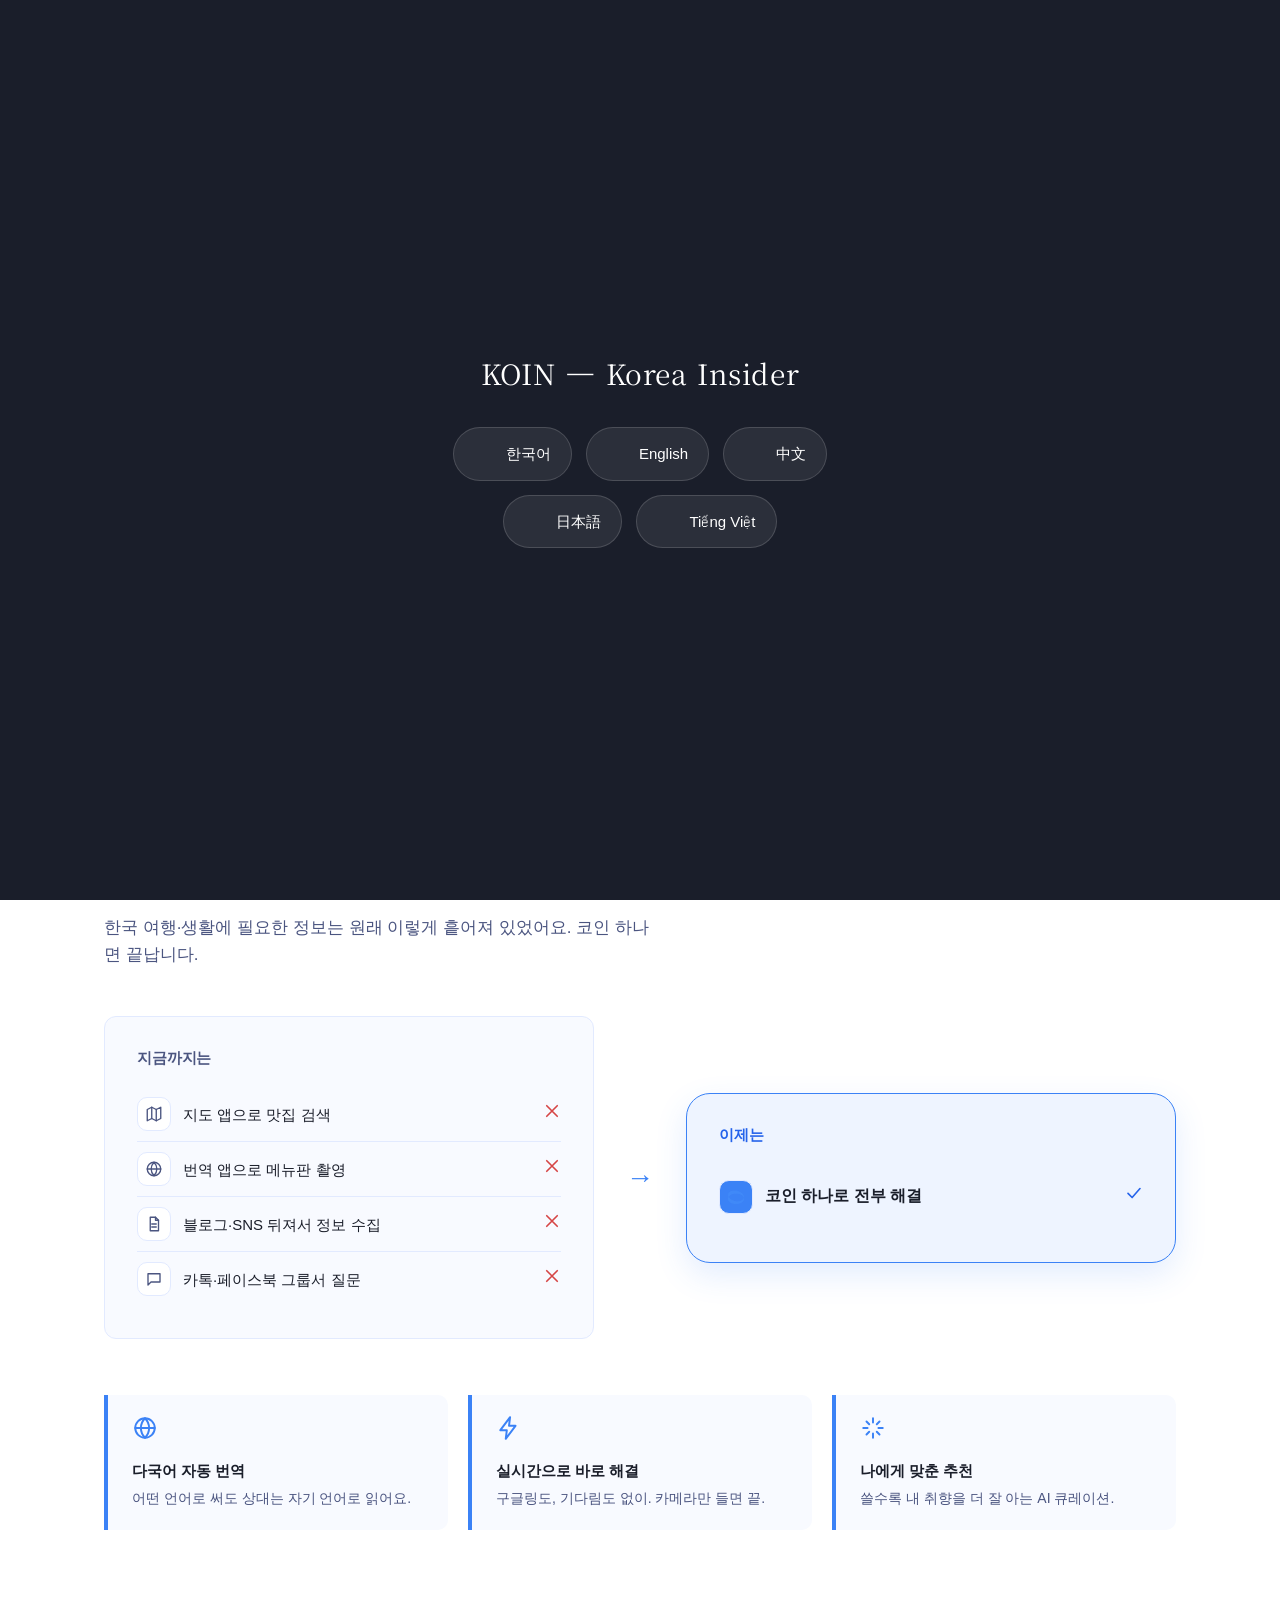
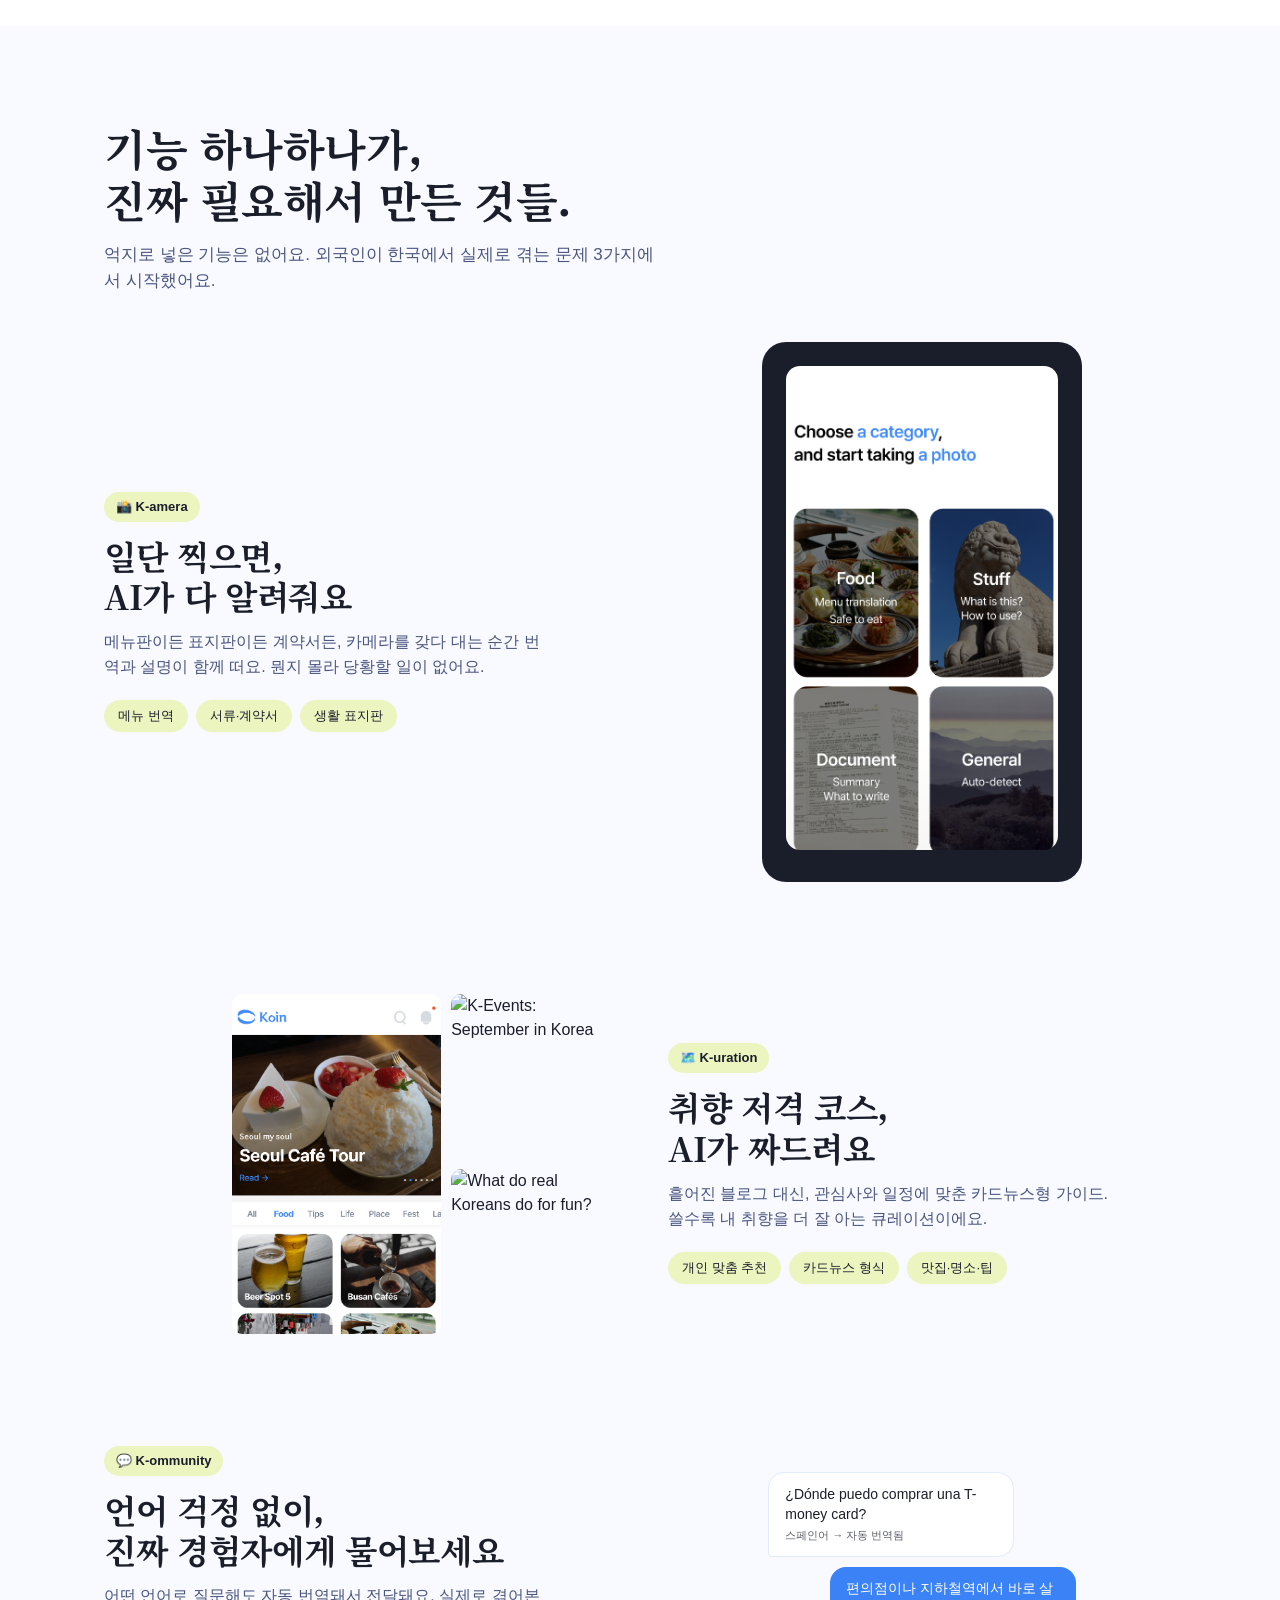
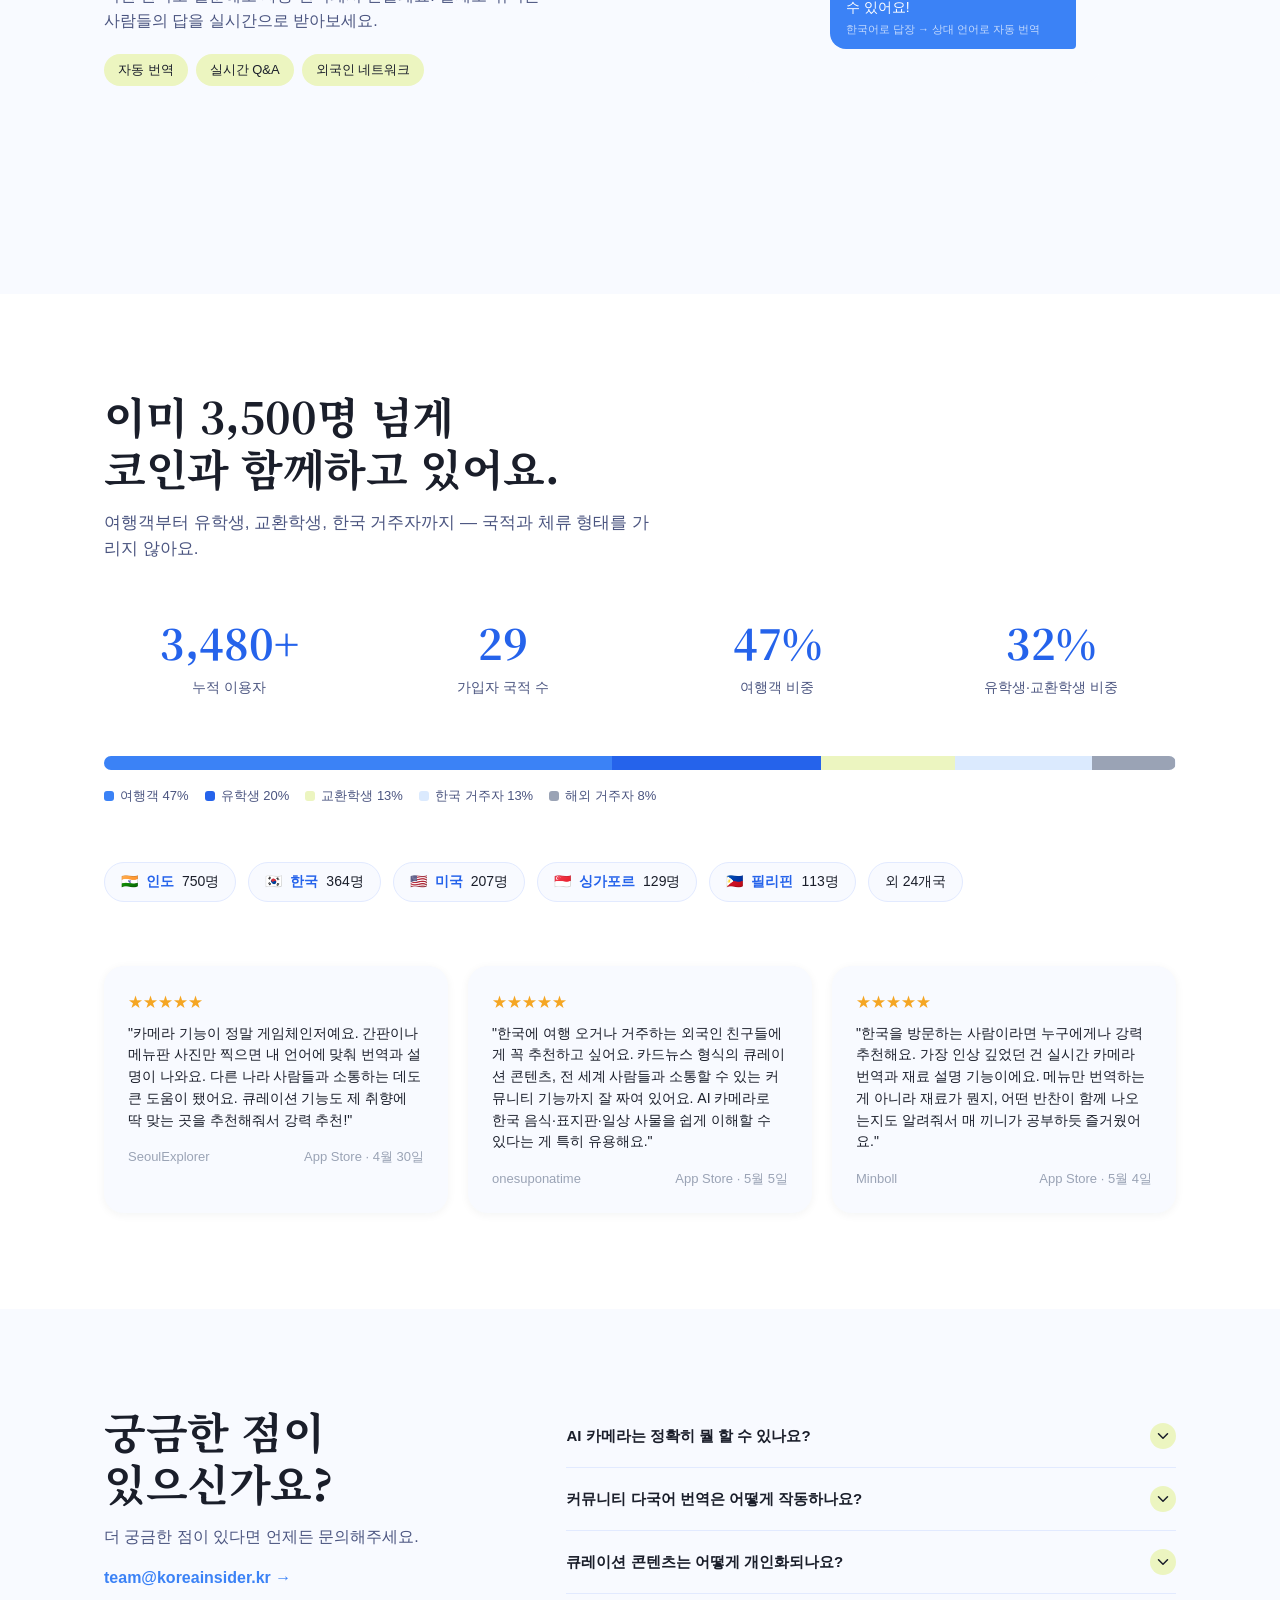
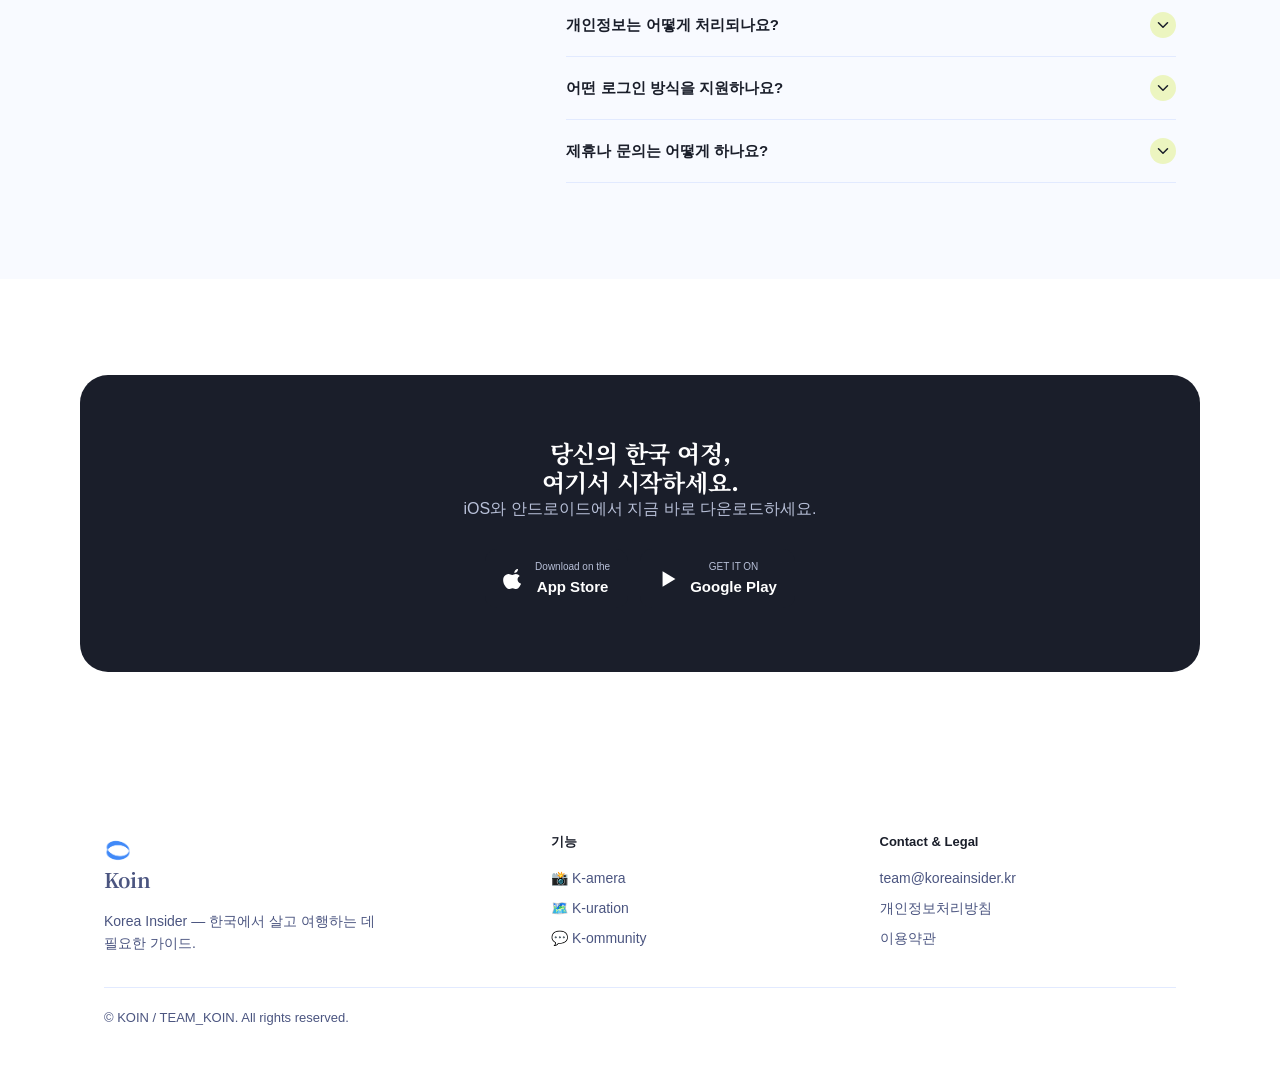
==== commit a858386e: "style: 카드 스타일 섹션별 차별화 + nav 라벨 통일 compare-card(before 각진/after 둥근+그림자), reason(좌측 액센트 콜아웃), review-c" ====
--- a/index.html
+++ b/index.html
@@ -152,9 +152,9 @@
 @media(max-width:760px){.compare{grid-template-columns:1fr}}
 .compare-arrow{font-size:28px;color:var(--primary);text-align:center}
 @media(max-width:760px){.compare-arrow{transform:rotate(90deg)}}
-.compare-card{border-radius:var(--radius);padding:32px;border:1.5px solid var(--border)}
-.compare-before{background:var(--bg-2)}
-.compare-after{background:var(--bg-3);border-color:var(--primary)}
+.compare-card{padding:32px;border:1.5px solid var(--border)}
+.compare-before{background:var(--bg-2);border-radius:12px}
+.compare-after{background:var(--bg-3);border-color:var(--primary);border-radius:24px;box-shadow:0 12px 32px rgba(59,130,246,.14)}
 .compare-card h3{font-family:var(--sans);font-size:15px;font-weight:700;color:var(--sub);margin-bottom:20px}
 .compare-after h3{color:var(--primary-dk)}
 .app-row{display:flex;align-items:center;gap:12px;padding:10px 0;border-bottom:1px solid var(--border);font-size:15px}
@@ -167,7 +167,7 @@
 
 .reasons-strip{display:grid;grid-template-columns:repeat(3,1fr);gap:20px}
 @media(max-width:760px){.reasons-strip{grid-template-columns:1fr}}
-.reason{padding:24px;border-radius:var(--radius-sm);background:var(--bg-2)}
+.reason{padding:20px 24px;border-radius:0 var(--radius-sm) var(--radius-sm) 0;background:var(--bg-2);border-left:4px solid var(--primary)}
 .reason .r-ico{color:var(--primary);margin-bottom:10px}
 .reason .r-ico .icon-lg{width:26px;height:26px}
 .reason h4{font-size:15px;font-weight:700;margin-bottom:6px}
@@ -227,7 +227,7 @@
 
 .reviews-grid{display:grid;grid-template-columns:repeat(3,1fr);gap:20px}
 @media(max-width:860px){.reviews-grid{grid-template-columns:1fr}}
-.review-card{background:var(--bg-2);border-radius:var(--radius);padding:24px;transition:transform .2s ease,box-shadow .2s ease}
+.review-card{background:var(--bg-2);border-radius:20px;padding:24px;box-shadow:0 2px 10px rgba(26,30,42,.05);transition:transform .2s ease,box-shadow .2s ease}
 .review-card:hover{transform:translateY(-4px);box-shadow:0 16px 32px rgba(26,30,42,.1)}
 .rating-badge{display:inline-flex;align-items:center;gap:10px;padding:10px 18px;border-radius:100px;background:var(--bg-2);border:1px solid var(--border);font-size:14px;margin-bottom:20px}
 .rating-badge b{font-family:var(--serif);font-size:17px;color:var(--primary-dk)}
@@ -339,7 +339,7 @@
   <div class="nav-inner">
     <a class="logo" href="#"><img src="assets/koin-logo.png" alt="KOIN">Koin</a>
     <div class="nav-links">
-      <a href="#problem" data-i18n="nav.problem">왜 코인</a>
+      <a href="#problem" data-i18n="nav.problem">why KOIN</a>
       <a href="#features" data-i18n="nav.features">기능</a>
       <a href="#proof" data-i18n="nav.proof">이용 현황</a>
       <a href="#faq" data-i18n="nav.faq">FAQ</a>
@@ -363,7 +363,7 @@
     <a class="logo" href="#"><img src="assets/koin-logo.png" alt="KOIN">Koin</a>
     <button id="menu-close" aria-label="close"><svg class="icon-lg"><use href="#i-x"/></svg></button>
   </div>
-  <a href="#problem" data-i18n="nav.problem">왜 코인</a>
+  <a href="#problem" data-i18n="nav.problem">why KOIN</a>
   <a href="#features" data-i18n="nav.features">기능</a>
   <a href="#proof" data-i18n="nav.proof">이용 현황</a>
   <a href="#faq" data-i18n="nav.faq">FAQ</a>
@@ -666,7 +666,7 @@
    실제 배포 전에 zh/ja/vi 텍스트를 채워 넣어야 합니다. (아래 주석 TODO 참고) */
 const translations = {
   ko: {
-    "nav.problem":"왜 코인","nav.features":"기능","nav.proof":"이용 현황","nav.faq":"FAQ","nav.cta":"다운로드",
+    "nav.problem":"why KOIN","nav.features":"기능","nav.proof":"이용 현황","nav.faq":"FAQ","nav.cta":"다운로드",
     "hero.title":"당신 손 안의,<br>진짜 한국.","hero.sub":"AI 큐레이션, 다국어 커뮤니티, 실시간 AI 카메라까지. 한국 생활에 필요한 모든 것을 앱 하나로.",
     "hero.ctaPrimary":"왜 필요한지 보기 →","hero.qr":"스캔해서<br>바로 다운로드",
     "problem.title":"지도, 번역, 예약, 커뮤니티...<br>앱 5개 깔지 마세요.",
@@ -712,7 +712,7 @@
     "sticky.text":"한국 생활, 코인 하나면 끝.","sticky.cta":"다운로드"
   },
   en: {
-    "nav.problem":"Why KOIN","nav.features":"Features","nav.proof":"Community","nav.faq":"FAQ","nav.cta":"Download",
+    "nav.problem":"why KOIN","nav.features":"Features","nav.proof":"Community","nav.faq":"FAQ","nav.cta":"Download",
     "hero.title":"Korea,<br>in your hands.","hero.sub":"AI curation, a multilingual community, and real-time AI camera — everything you need in Korea, in one app.",
     "hero.ctaPrimary":"See why you need it →","hero.qr":"Scan to<br>download instantly",
     "problem.title":"Maps, translation, reservations,<br>community... stop downloading 5 apps.",
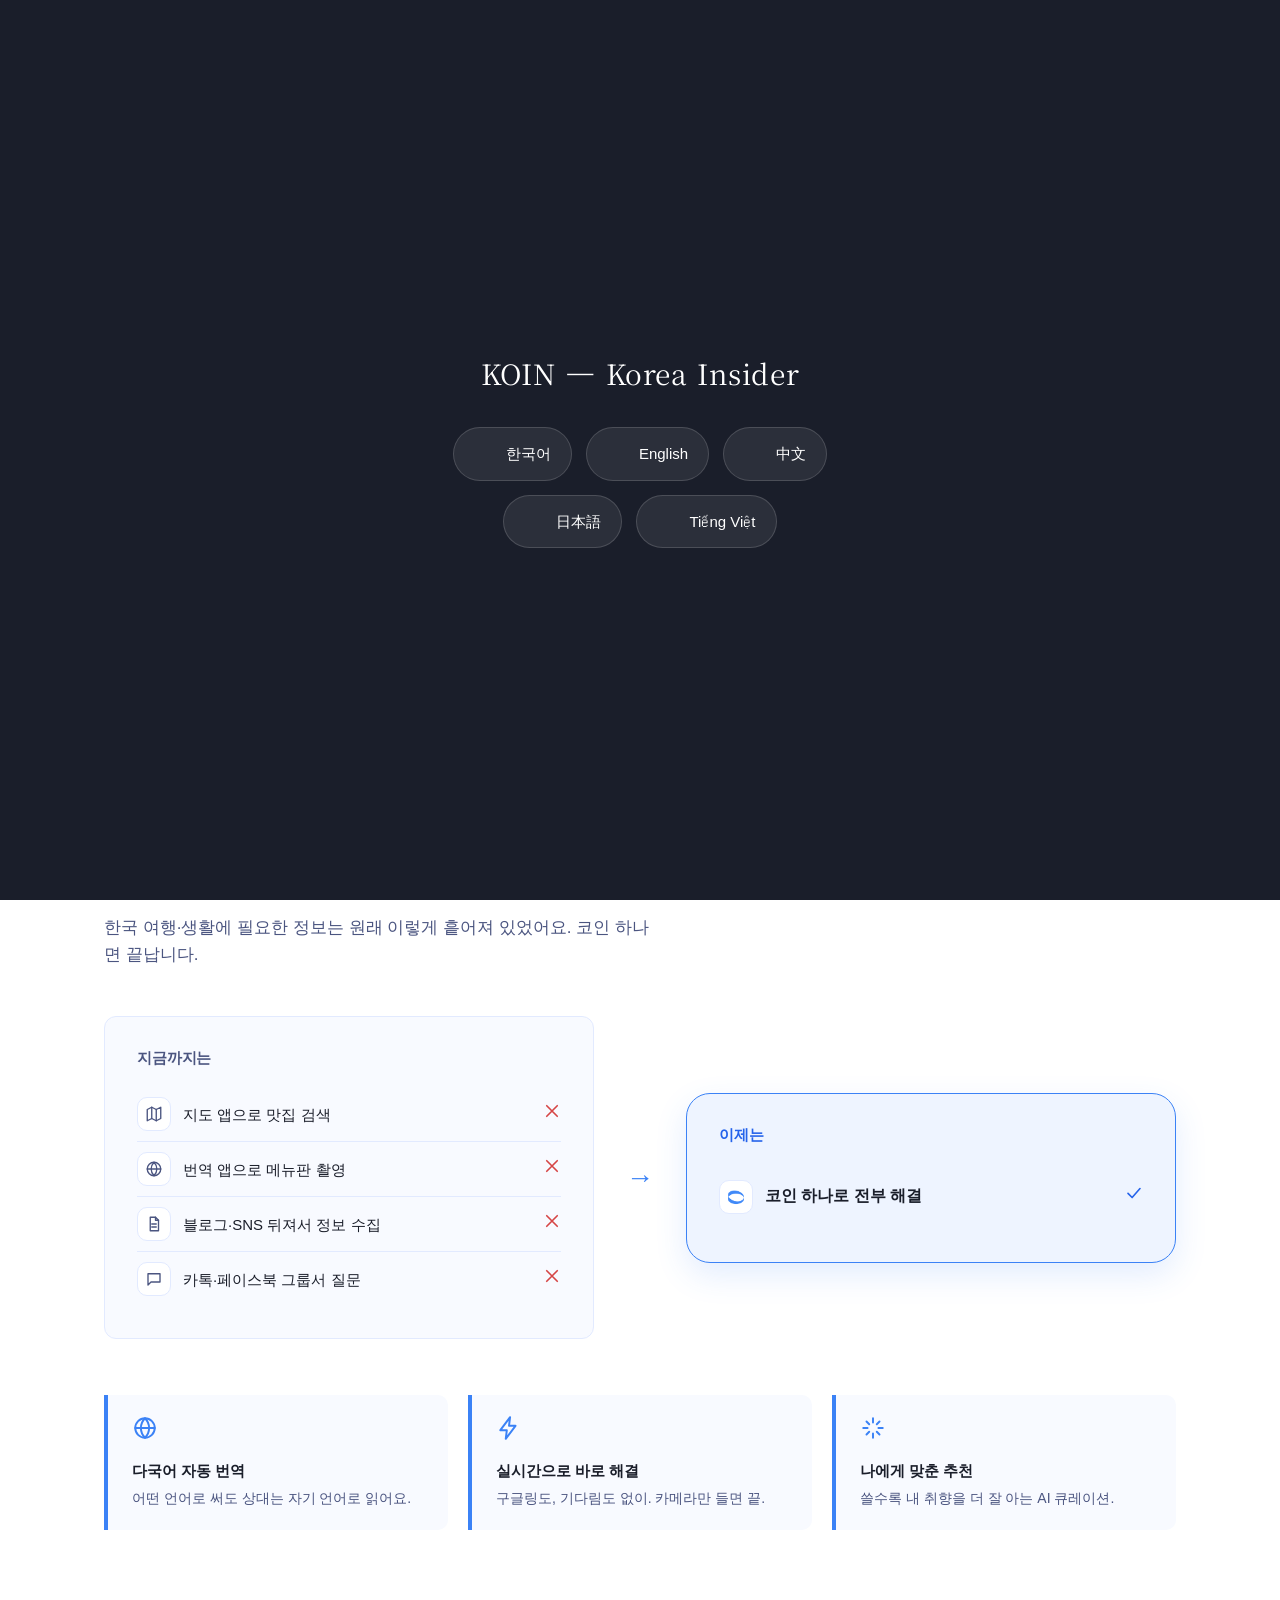
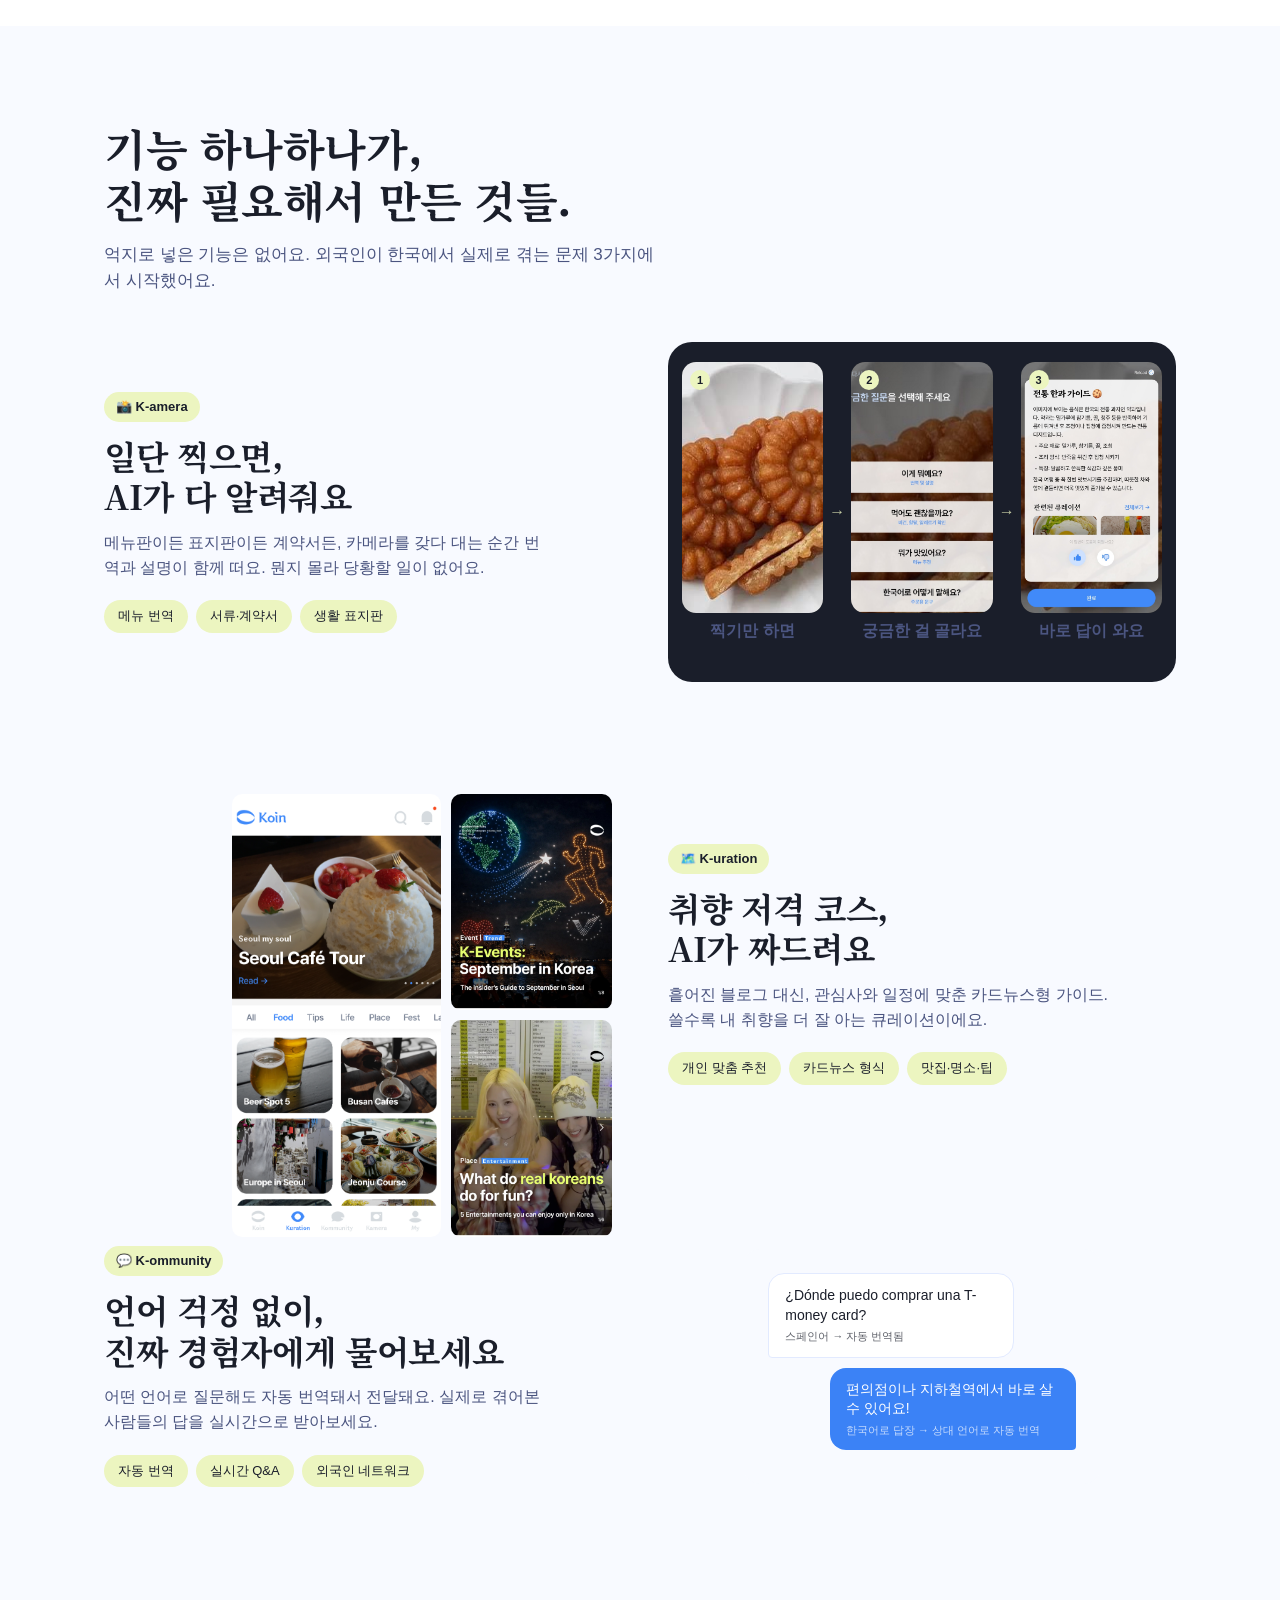
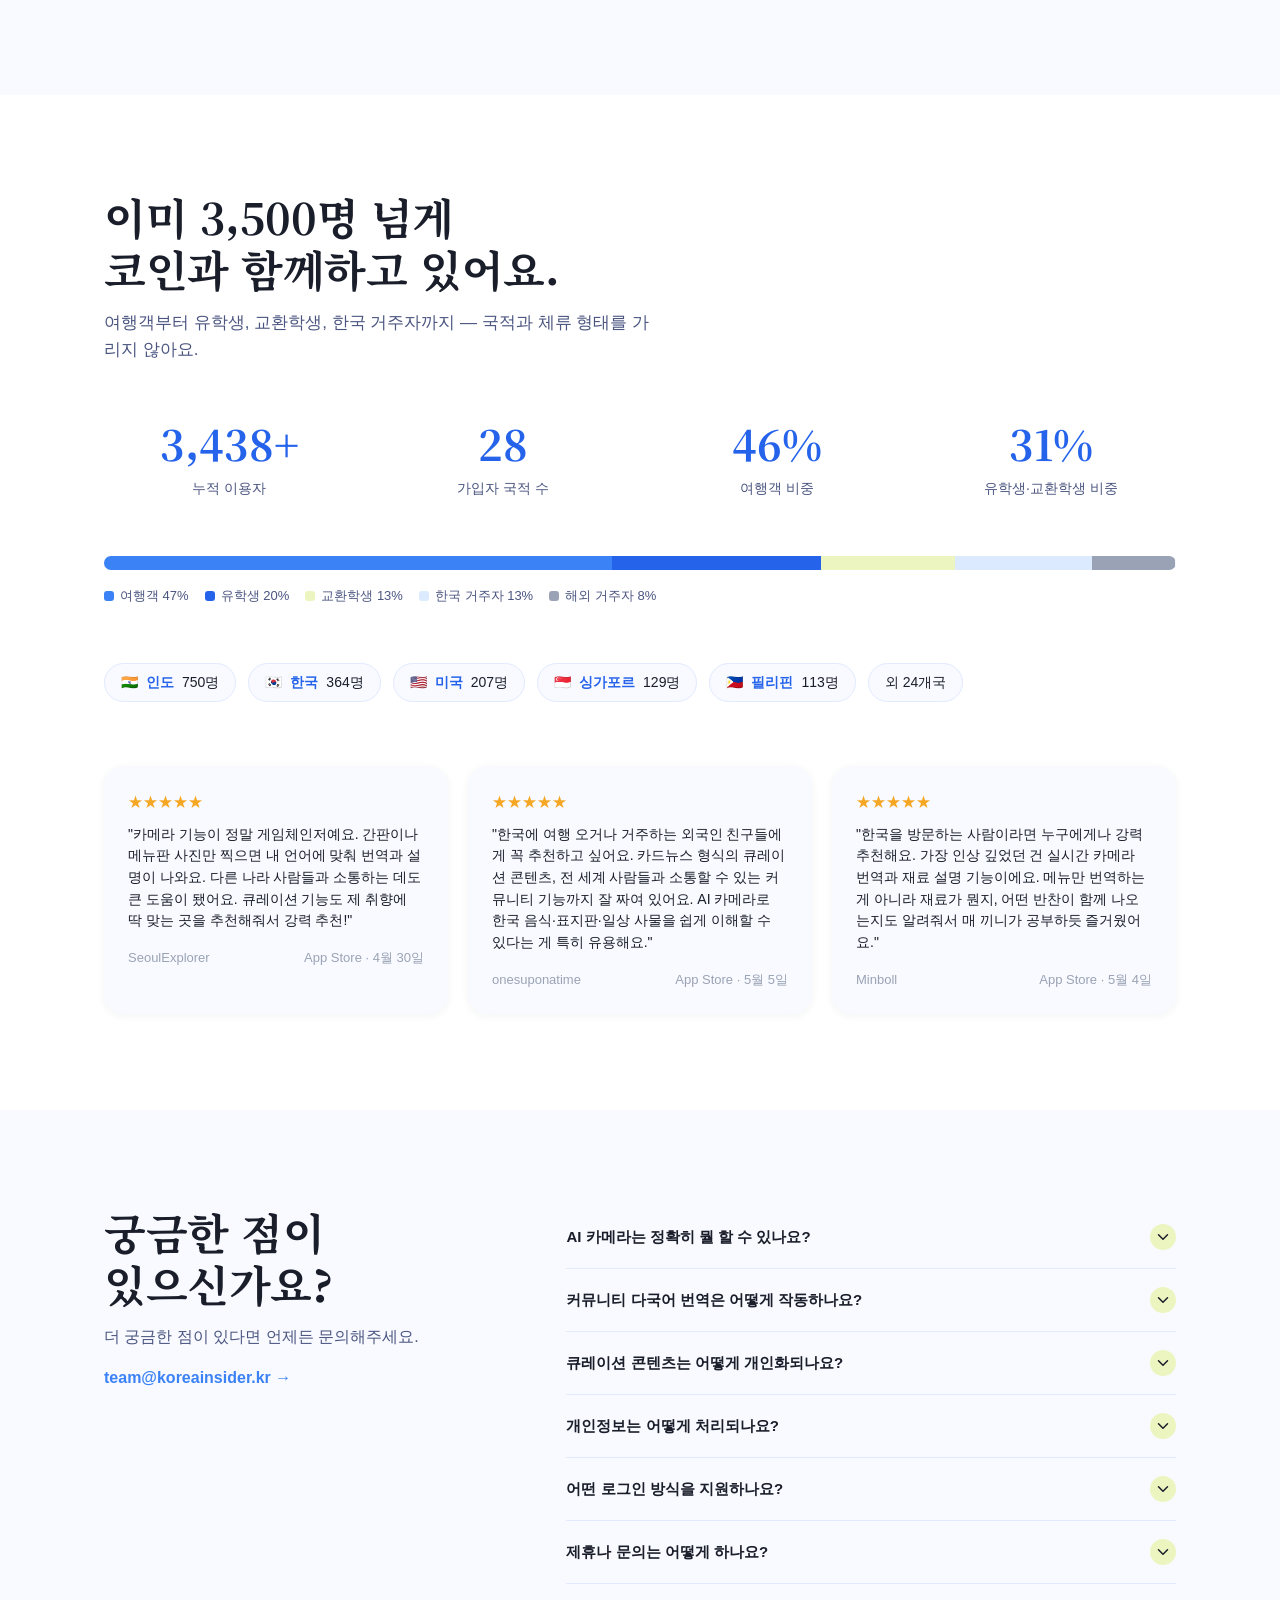
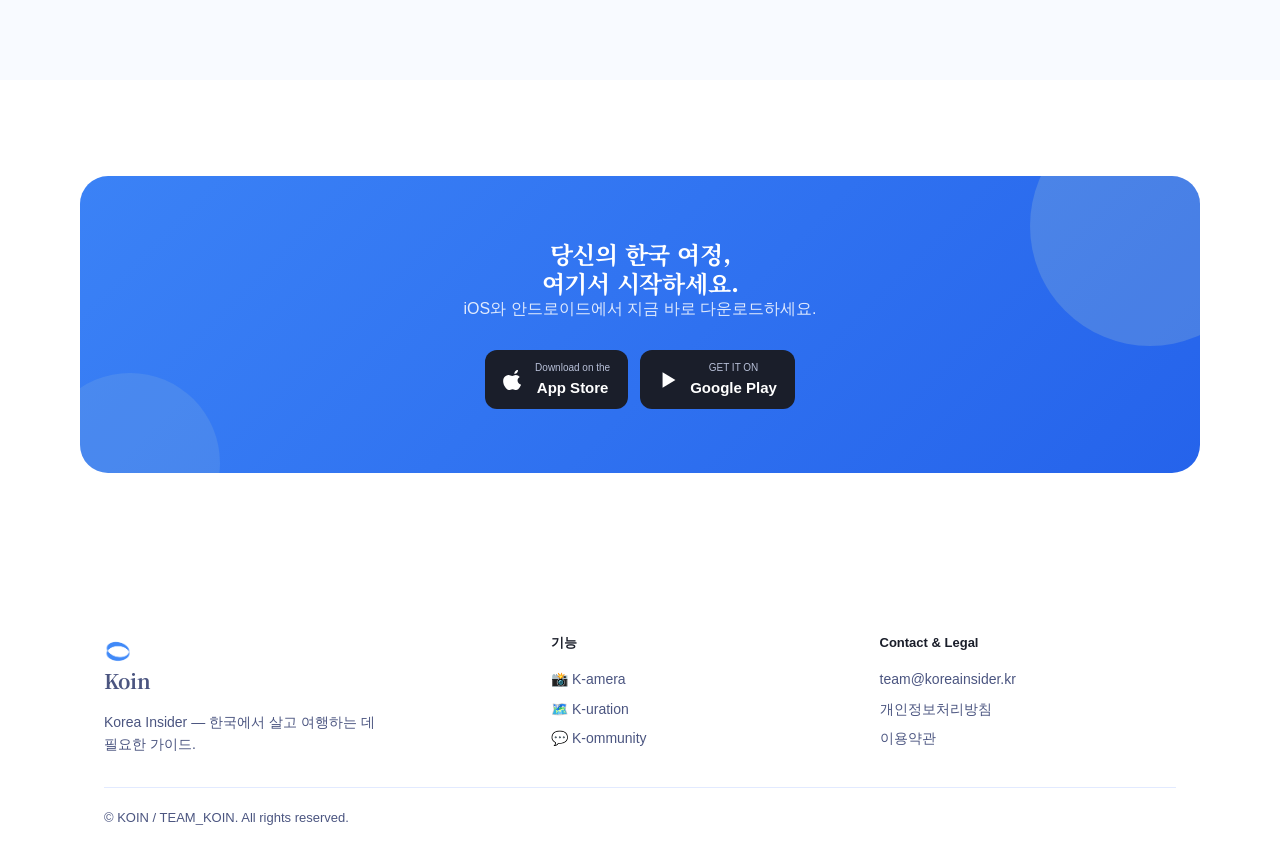
==== commit 395ef024: "refactor:1차 생성물" ====
--- a/index.html
+++ b/index.html
@@ -162,7 +162,7 @@
 .app-row .ico{width:34px;height:34px;border-radius:10px;background:#fff;border:1px solid var(--border);display:flex;align-items:center;justify-content:center;color:var(--sub)}
 .app-row .x{margin-left:auto;color:#D64545}
 .compare-after .app-row{border-bottom:none;padding:16px 0;font-size:16px;font-weight:600}
-.compare-after .ico{background:var(--primary);color:#fff;overflow:hidden}
+.compare-after .ico{overflow:hidden}
 .compare-after .check{margin-left:auto;color:var(--primary-dk)}
 
 .reasons-strip{display:grid;grid-template-columns:repeat(3,1fr);gap:20px}
@@ -194,6 +194,18 @@
 .kamera-tag.t1{top:38%;left:36px}
 .kamera-tag.t2{bottom:22%;right:36px}
 
+/* K-amera 3-step sequence */
+.kamera-visual.kamera-seq{display:flex;align-items:center;gap:6px;max-width:520px;padding:20px 14px}
+.kamera-step{flex:1;min-width:0;display:flex;flex-direction:column;align-items:center;gap:8px}
+.kamera-step-media{position:relative;width:100%}
+.kamera-step-num{position:absolute;top:8px;left:8px;width:20px;height:20px;border-radius:50%;background:var(--tertiary);color:var(--text);font-size:11px;font-weight:700;display:flex;align-items:center;justify-content:center;z-index:1}
+.kamera-step-caption{font-size:12px;color:#B8C0D8;text-align:center;font-weight:600;line-height:1.3}
+.kamera-arrow{flex-shrink:0;color:var(--tertiary);font-size:16px;opacity:.8}
+@media(max-width:520px){
+  .kamera-visual.kamera-seq{flex-direction:column;max-width:240px}
+  .kamera-arrow{transform:rotate(90deg)}
+}
+
 /* K-uration gallery */
 .gallery-grid{display:grid;grid-template-columns:1.3fr 1fr;grid-template-rows:1fr 1fr;gap:10px;height:340px;max-width:380px}
 .gallery-grid .g-main{grid-row:1/3;width:100%;height:100%;object-fit:cover;object-position:top center;border-radius:var(--radius-sm)}
@@ -246,11 +258,13 @@
 .chevron{width:26px;height:26px;flex-shrink:0;display:inline-flex;align-items:center;justify-content:center;border-radius:50%;background:var(--tertiary);color:var(--text);transition:transform .2s}
 
 /* ===== DOWNLOAD CTA ===== */
-.download-cta{background:var(--text);color:#fff;border-radius:28px;padding:64px 40px;text-align:center;margin:0 24px}
+.download-cta{background:linear-gradient(135deg,var(--primary) 0%,var(--primary-dk) 100%);color:#fff;border-radius:28px;padding:64px 40px;text-align:center;margin:0 24px;position:relative;overflow:hidden}
 @media(min-width:1120px){.download-cta{margin:0 auto;max-width:var(--maxw)}}
-.download-cta h2{color:#fff}
-.download-cta p{color:#B8C0D8;margin-bottom:28px}
-.download-cta .hero-store-row{justify-content:center}
+.download-cta::before{content:'';position:absolute;top:-70px;right:-70px;width:240px;height:240px;border-radius:50%;background:var(--tertiary);opacity:.16}
+.download-cta::after{content:'';position:absolute;bottom:-80px;left:-40px;width:180px;height:180px;border-radius:50%;background:var(--tertiary);opacity:.1}
+.download-cta h2{color:#fff;position:relative}
+.download-cta p{color:rgba(255,255,255,.85);margin-bottom:28px;position:relative}
+.download-cta .hero-store-row{justify-content:center;position:relative}
 
 /* ===== FOOTER ===== */
 footer{padding:64px 0 40px;font-size:14px;color:var(--sub)}
@@ -425,7 +439,7 @@
       <div class="compare-arrow">→</div>
       <div class="compare-card compare-after">
         <h3 data-i18n="problem.afterLabel">이제는</h3>
-        <div class="app-row"><span class="ico" style="background:var(--primary)"><img src="assets/koin-logo.png" alt="" style="width:20px;height:20px;object-fit:contain"></span><span data-i18n="problem.appAfter">코인 하나로 전부 해결</span><span class="check"><svg class="icon"><use href="#i-check"/></svg></span></div>
+        <div class="app-row"><span class="ico" style="background:#fff"><img src="assets/koin-logo.png" alt="" style="width:20px;height:20px;object-fit:contain"></span><span data-i18n="problem.appAfter">코인 하나로 전부 해결</span><span class="check"><svg class="icon"><use href="#i-check"/></svg></span></div>
       </div>
     </div>
 
@@ -467,9 +481,24 @@
           <span class="pill" data-i18n="features.kameraPill3">생활 표지판</span>
         </div>
       </div>
-      <div class="kamera-visual">
+      <div class="kamera-visual kamera-seq">
+        <div class="kamera-step">
+          <div class="kamera-step-media"><span class="kamera-step-num">1</span><img src="assets/kamera-1-photo.jpg" alt="원본 사진" loading="lazy"></div>
+          <p class="kamera-step-caption" data-i18n="features.kameraStep1">찍기만 하면</p>
+        </div>
+        <span class="kamera-arrow" aria-hidden="true">→</span>
+        <div class="kamera-step">
+          <div class="kamera-step-media"><span class="kamera-step-num">2</span><img src="assets/kamera-2-question.jpg" alt="질문 선택 화면" loading="lazy"></div>
+          <p class="kamera-step-caption" data-i18n="features.kameraStep2">궁금한 걸 골라요</p>
+        </div>
+        <span class="kamera-arrow" aria-hidden="true">→</span>
+        <div class="kamera-step">
+          <div class="kamera-step-media"><span class="kamera-step-num">3</span><img src="assets/kamera-3-result.jpg" alt="결과 확인 화면" loading="lazy"></div>
+          <p class="kamera-step-caption" data-i18n="features.kameraStep3">바로 답이 와요</p>
+        </div>
+        <!-- 실제 데모 영상이 생기면 이 시퀀스 위/아래에 보조 자료로 추가:
         <video autoplay muted loop playsinline poster="assets/camera.png" src="assets/videos/kamera-demo.mp4"></video>
-        <!-- assets/videos/kamera-demo.mp4 없으면 poster 이미지(camera.png)만 정적으로 보여요. 화면 녹화 파일 생기면 그 경로에 넣기만 하면 자동 재생됩니다. -->
+        -->
       </div>
     </div>
 
@@ -682,6 +711,7 @@
     "features.kameraH":"일단 찍으면,<br>AI가 다 알려줘요","features.kameraP":"메뉴판이든 표지판이든 계약서든, 카메라를 갖다 대는 순간 번역과 설명이 함께 떠요. 뭔지 몰라 당황할 일이 없어요.",
     "features.kameraPill1":"메뉴 번역","features.kameraPill2":"서류·계약서","features.kameraPill3":"생활 표지판",
     "features.kameraTag1":"된장찌개 · Fermented soybean stew","features.kameraTag2":"알레르기: 대두 함유",
+    "features.kameraStep1":"찍기만 하면","features.kameraStep2":"궁금한 걸 골라요","features.kameraStep3":"바로 답이 와요",
     "features.kurationH":"취향 저격 코스,<br>AI가 짜드려요","features.kurationP":"흩어진 블로그 대신, 관심사와 일정에 맞춘 카드뉴스형 가이드. 쓸수록 내 취향을 더 잘 아는 큐레이션이에요.",
     "features.kurationPill1":"개인 맞춤 추천","features.kurationPill2":"카드뉴스 형식","features.kurationPill3":"맛집·명소·팁",
     "features.gTile1":"📍 오늘 갈 만한 곳","features.gTile2":"🍜 내 취향 맛집",
@@ -728,6 +758,7 @@
     "features.kameraH":"Point, shoot,<br>AI explains everything","features.kameraP":"Menus, signs, contracts — point your camera and get instant translation and explanation. Never be confused again.",
     "features.kameraPill1":"Menu translation","features.kameraPill2":"Documents & contracts","features.kameraPill3":"Everyday signs",
     "features.kameraTag1":"Doenjang Jjigae · Fermented soybean stew","features.kameraTag2":"Allergen: contains soy",
+    "features.kameraStep1":"Just snap a photo","features.kameraStep2":"Pick what you're curious about","features.kameraStep3":"Get your answer instantly",
     "features.kurationH":"A course tailored to you,<br>planned by AI","features.kurationP":"No more scattered blogs — card-news style guides matched to your interests and itinerary. It gets sharper the more you use it.",
     "features.kurationPill1":"Personalised picks","features.kurationPill2":"Card-news format","features.kurationPill3":"Food · Places · Tips",
     "features.gTile1":"📍 Worth visiting today","features.gTile2":"🍜 Matched to your taste",
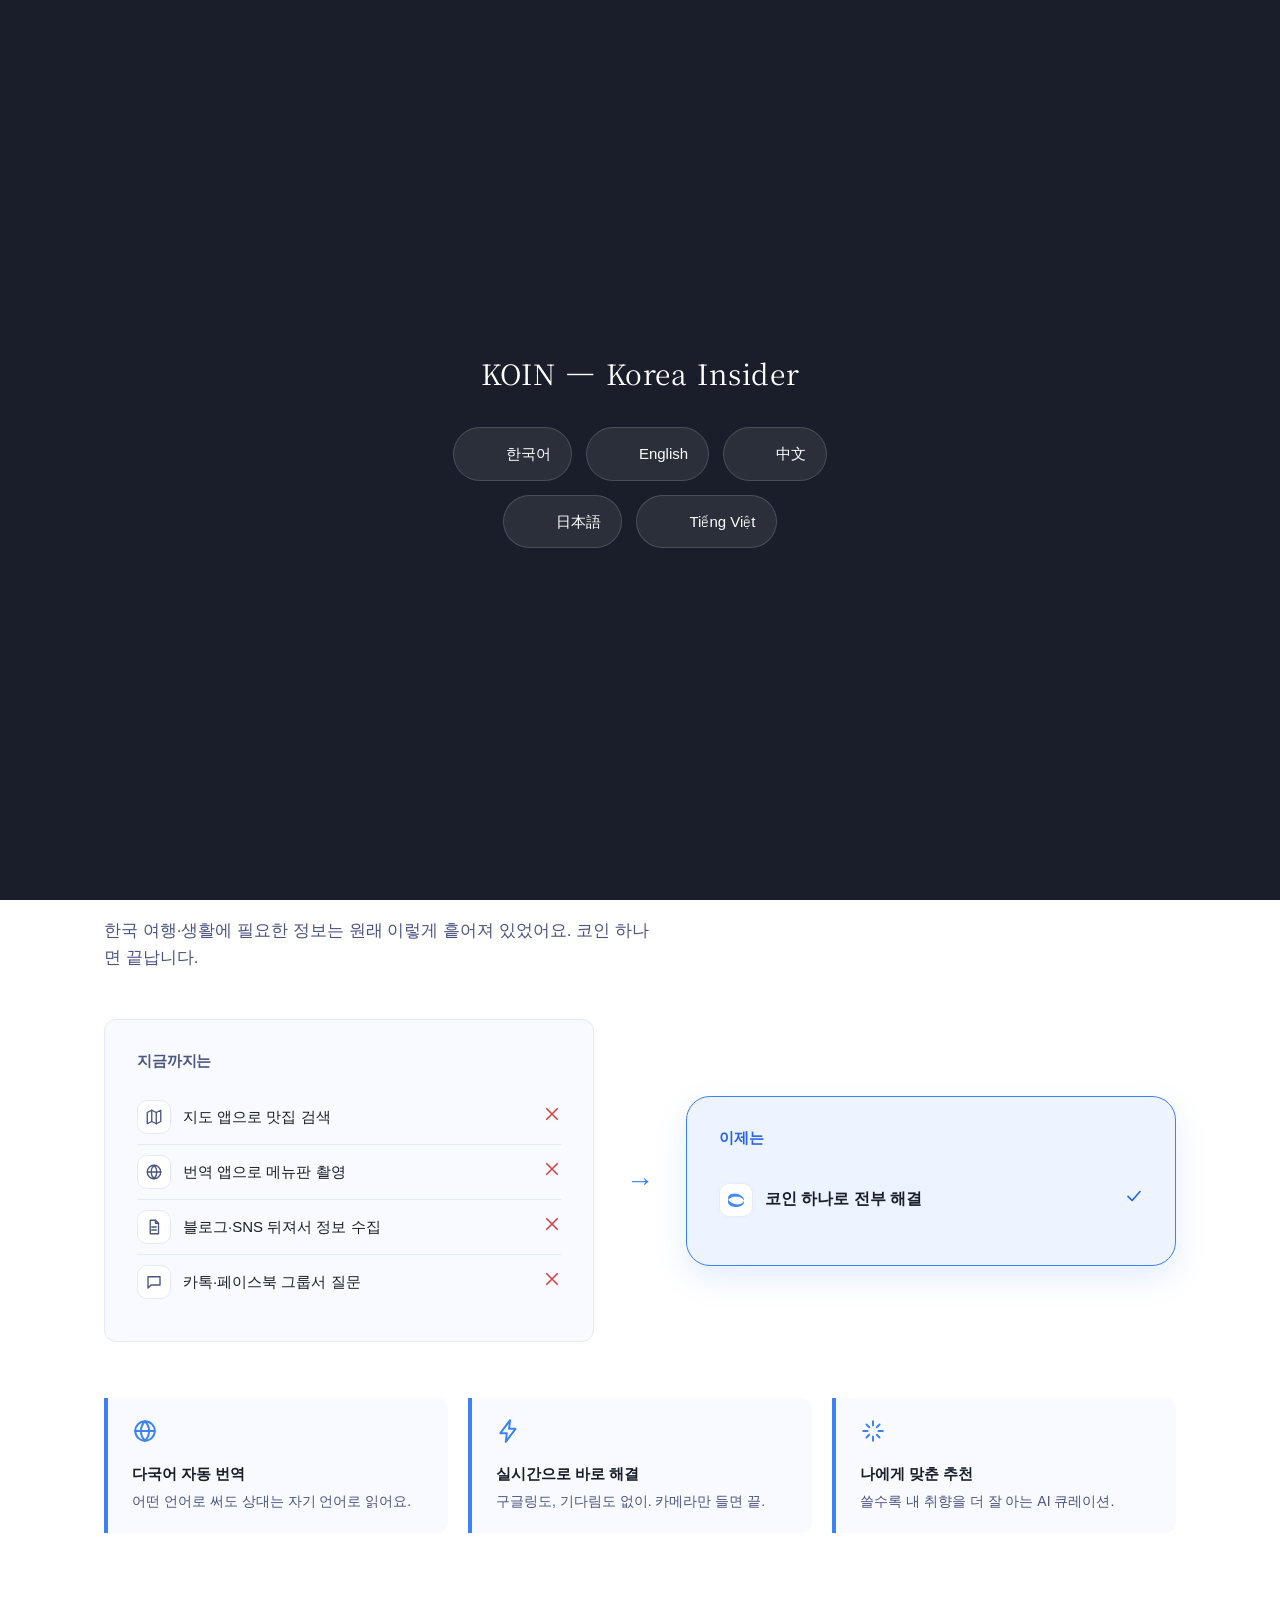
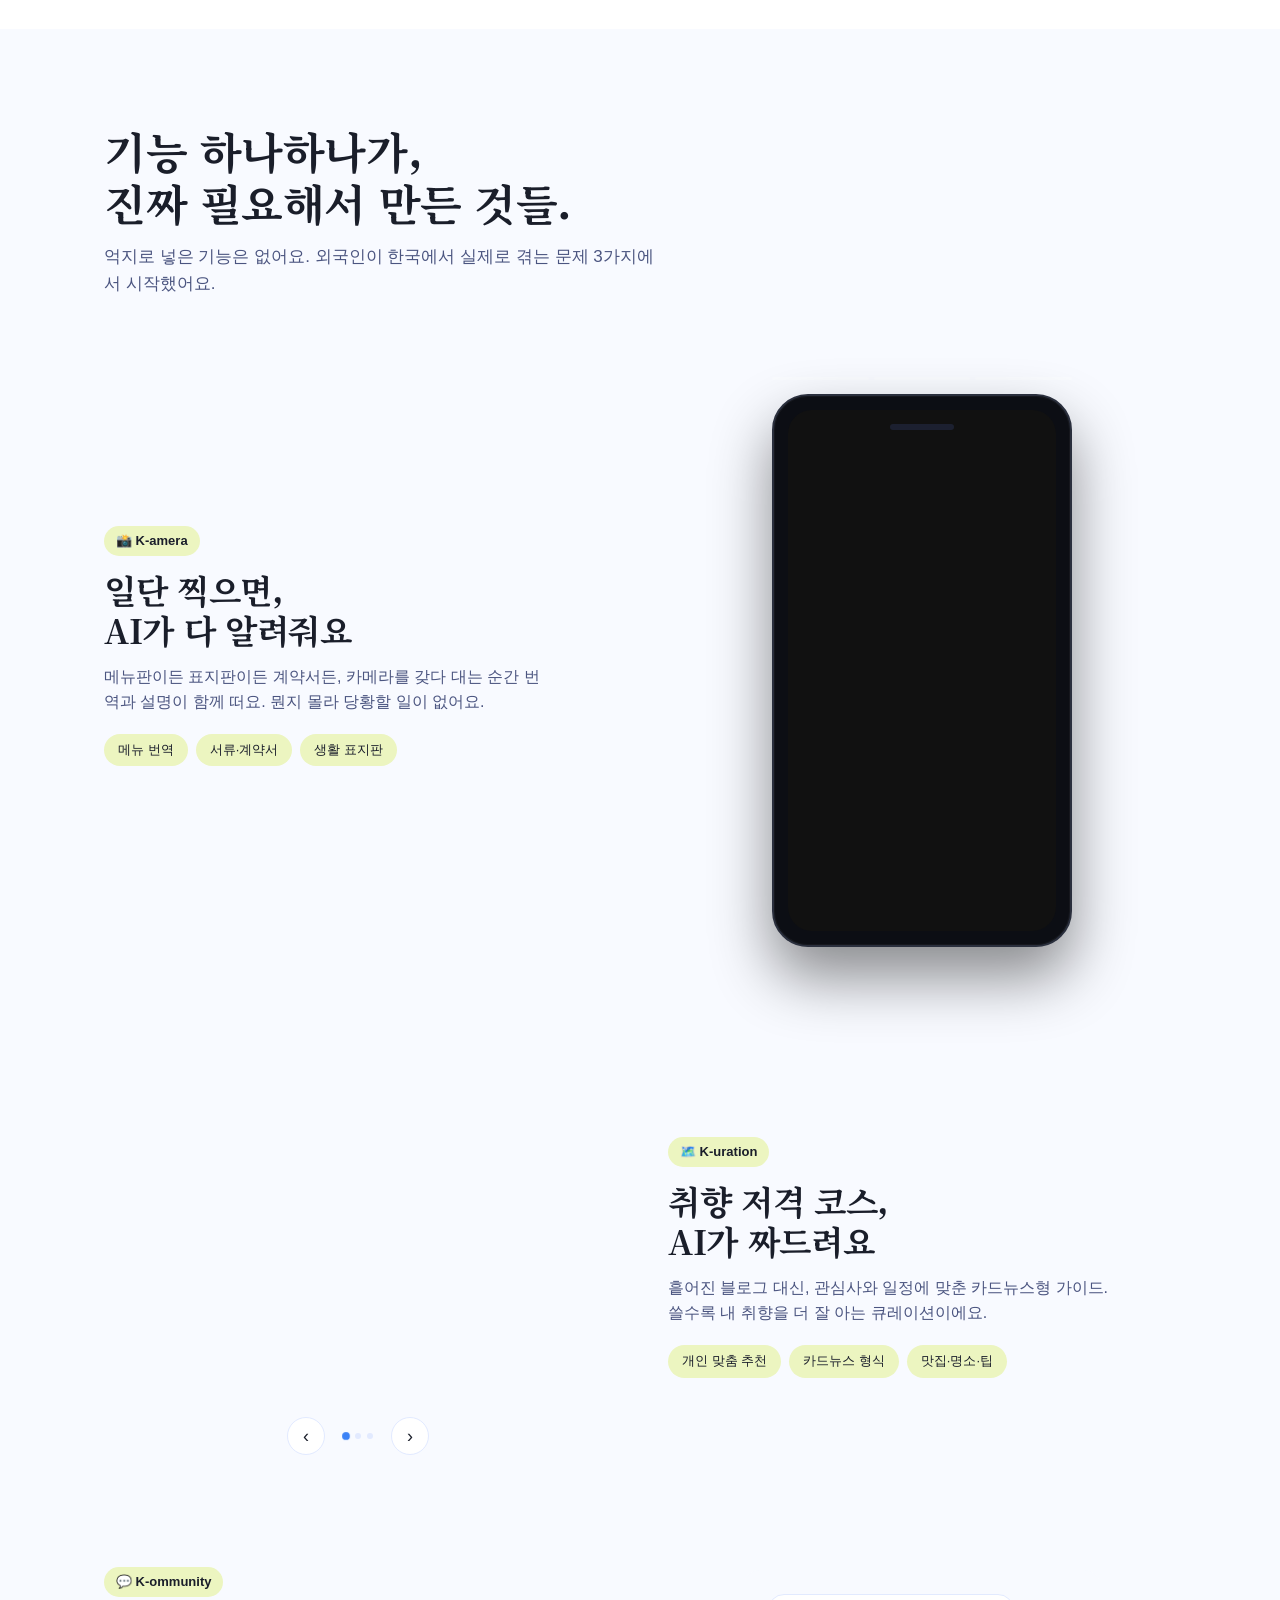
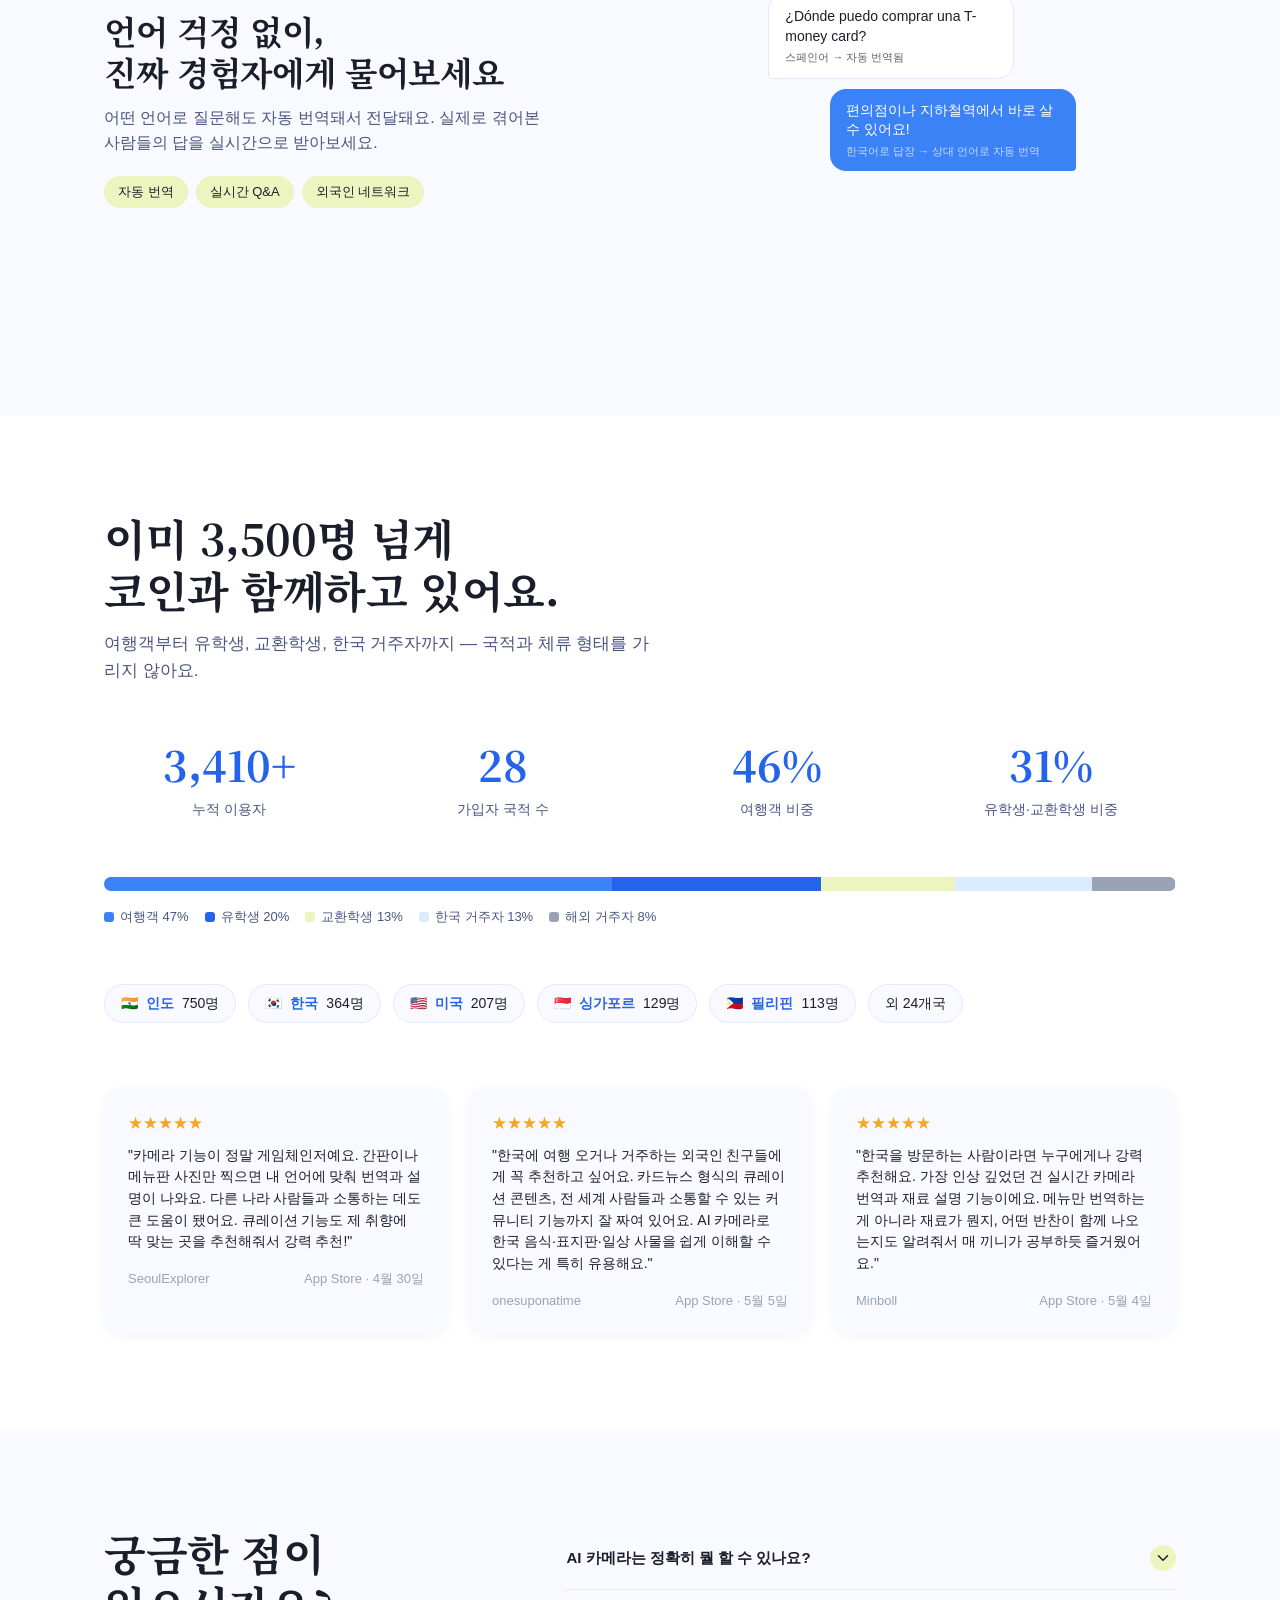
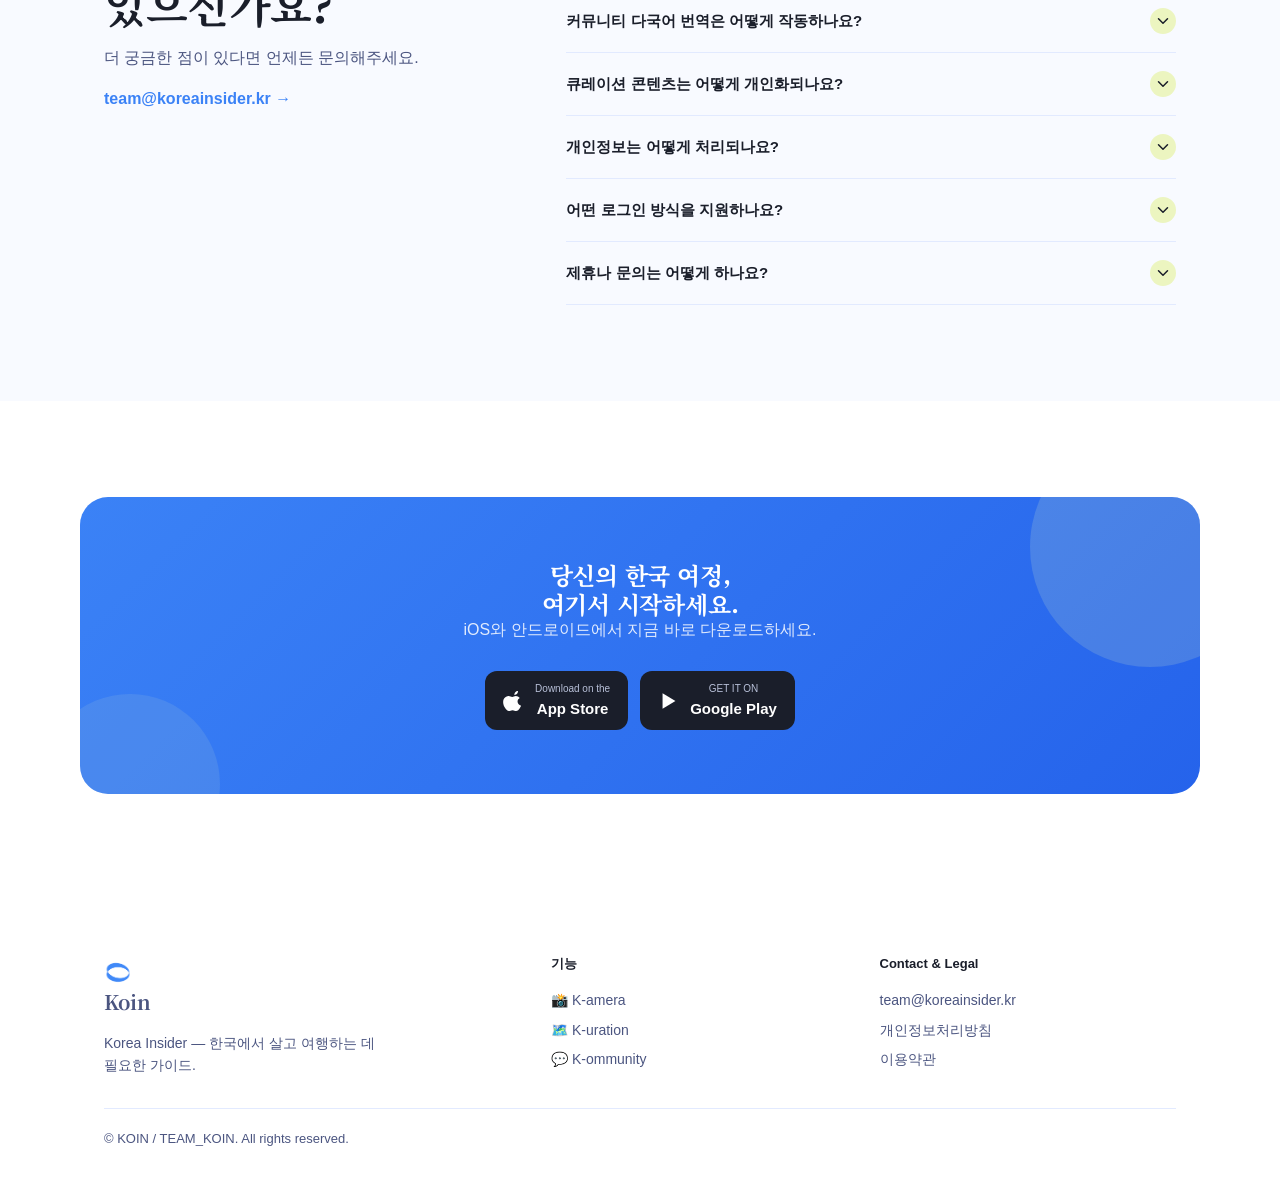
==== commit aa830cfd: "refactor: 2차" ====
--- a/index.html
+++ b/index.html
@@ -133,19 +133,52 @@
 .qr-box img{width:64px;height:64px;border-radius:8px;border:1px solid var(--border)}
 .qr-box span{font-size:13px;color:var(--sub)}
 
-.phone-stack{position:relative;height:440px}
-.phone-stack img{
-  position:absolute;width:200px;border-radius:24px;
-  box-shadow:0 24px 60px rgba(26,30,42,.18);
-  border:6px solid #fff;
-  transition:transform .3s ease,box-shadow .3s ease;
-}
-.phone-stack img:nth-child(1){left:0;top:60px;transform:rotate(-8deg);z-index:1}
-.phone-stack img:nth-child(2){left:50%;top:0;transform:translateX(-50%);z-index:2}
-.phone-stack img:nth-child(3){right:0;top:60px;transform:rotate(8deg);z-index:1}
-.phone-stack img:nth-child(1):hover,.phone-stack img:nth-child(3):hover{transform:translateY(-10px) rotate(0deg) scale(1.04);box-shadow:0 32px 70px rgba(26,30,42,.24);z-index:3}
-.phone-stack img:nth-child(2):hover{transform:translateX(-50%) translateY(-10px) scale(1.04);box-shadow:0 32px 70px rgba(26,30,42,.24);z-index:3}
-@media(max-width:900px){.phone-stack{height:340px}.phone-stack img{width:150px}.phone-stack img:nth-child(1){top:70px}.phone-stack img:nth-child(3){top:70px}}
+/* ===== KR-VISUAL: 대한민국 실루엣 + 화살표 커넥터 ===== */
+.kr-visual{position:relative;height:520px}
+.kr-map{position:absolute;left:36%;top:52%;transform:translate(-50%,-50%);height:400px;width:auto;z-index:2;filter:drop-shadow(0 22px 40px rgba(59,130,246,.32))}
+.kr-map-shape{fill:var(--primary);stroke:var(--primary-dk);stroke-width:.6;stroke-linejoin:round}
+.kr-map-jeju{fill:var(--tertiary);stroke:var(--primary-dk);stroke-width:.6;stroke-linejoin:round}
+
+.kr-arrows{position:absolute;inset:0;width:100%;height:100%;z-index:1;overflow:visible}
+.kr-arrow{fill:none;stroke:var(--primary);stroke-width:2.5;stroke-linecap:round;opacity:.7;
+  stroke-dasharray:100;stroke-dashoffset:100;animation:kr-draw 1.4s ease forwards;animation-delay:var(--d,0s)}
+@keyframes kr-draw{to{stroke-dashoffset:0}}
+
+.kr-dim{position:absolute;inset:-20px;background:rgba(10,14,26,.4);backdrop-filter:blur(3px);-webkit-backdrop-filter:blur(3px);opacity:0;transition:opacity .3s ease;z-index:4;pointer-events:none;border-radius:32px}
+.kr-visual:has(.kr-chip:hover) .kr-dim,
+.kr-visual:has(.kr-chip.is-active) .kr-dim{opacity:1}
+
+.kr-chip{
+  position:absolute;display:flex;align-items:center;gap:8px;
+  background:#fff;border-radius:14px;padding:6px 12px 6px 6px;
+  box-shadow:0 14px 30px rgba(26,30,42,.16);
+  z-index:3;opacity:0;animation:kr-pop .5s ease forwards;animation-delay:var(--d,0s);
+  scale:.72;
+  transition:scale .35s cubic-bezier(.34,1.56,.64,1),translate .3s ease,box-shadow .3s ease;
+}
+.kr-chip:hover,.kr-chip:focus-visible,.kr-chip.is-active{scale:1.8;box-shadow:0 30px 60px rgba(10,14,26,.4);z-index:5}
+.kr-chip img{width:38px;height:50px;object-fit:cover;object-position:top center;border-radius:9px;background:var(--bg-3);transition:width .3s ease,height .3s ease}
+.kr-chip span{font-size:12px;font-weight:700;white-space:nowrap}
+@keyframes kr-pop{from{opacity:0;translate:0 8px}to{opacity:1;translate:0 0}}
+
+.kr-chip-1{top:6px;left:0;transform-origin:right center}
+.kr-chip-1 span{transform:translateY(-1px)}
+.kr-chip-1:hover,.kr-chip-1.is-active{translate:-6px 0}
+.kr-chip-2{top:26px;right:0;transform-origin:left center}
+.kr-chip-2:hover,.kr-chip-2.is-active{translate:6px 0}
+.kr-chip-3{bottom:10px;left:44%;transform:translateX(-50%);transform-origin:top center}
+.kr-chip-3:hover,.kr-chip-3.is-active{translate:0 6px}
+
+@media(max-width:900px){
+  .kr-visual{height:auto;display:flex;flex-direction:column;align-items:center;gap:14px;padding:8px 0 4px}
+  .kr-map{position:static;transform:none;height:220px;filter:drop-shadow(0 12px 24px rgba(59,130,246,.24))}
+  .kr-arrows{display:none}
+  .kr-dim{display:none}
+  .kr-chip{position:static;transform:none!important;scale:1!important;width:100%;max-width:280px;animation-delay:0s!important}
+  .kr-chip:hover,.kr-chip:active{translate:0 -4px!important;box-shadow:0 20px 40px rgba(26,30,42,.2)}
+  .kr-chip.is-active{box-shadow:0 20px 44px rgba(26,30,42,.24);background:var(--bg-3)}
+  .kr-chip.is-active img{width:72px;height:96px}
+}
 
 /* ===== PROBLEM → SOLUTION ===== */
 .compare{display:grid;grid-template-columns:1fr auto 1fr;gap:32px;align-items:center;margin-bottom:56px}
@@ -194,24 +227,49 @@
 .kamera-tag.t1{top:38%;left:36px}
 .kamera-tag.t2{bottom:22%;right:36px}
 
-/* K-amera 3-step sequence */
-.kamera-visual.kamera-seq{display:flex;align-items:center;gap:6px;max-width:520px;padding:20px 14px}
-.kamera-step{flex:1;min-width:0;display:flex;flex-direction:column;align-items:center;gap:8px}
-.kamera-step-media{position:relative;width:100%}
-.kamera-step-num{position:absolute;top:8px;left:8px;width:20px;height:20px;border-radius:50%;background:var(--tertiary);color:var(--text);font-size:11px;font-weight:700;display:flex;align-items:center;justify-content:center;z-index:1}
-.kamera-step-caption{font-size:12px;color:#B8C0D8;text-align:center;font-weight:600;line-height:1.3}
-.kamera-arrow{flex-shrink:0;color:var(--tertiary);font-size:16px;opacity:.8}
-@media(max-width:520px){
-  .kamera-visual.kamera-seq{flex-direction:column;max-width:240px}
-  .kamera-arrow{transform:rotate(90deg)}
-}
-
-/* K-uration gallery */
-.gallery-grid{display:grid;grid-template-columns:1.3fr 1fr;grid-template-rows:1fr 1fr;gap:10px;height:340px;max-width:380px}
-.gallery-grid .g-main{grid-row:1/3;width:100%;height:100%;object-fit:cover;object-position:top center;border-radius:var(--radius-sm)}
-.gallery-grid .g-side{width:100%;height:100%;object-fit:cover;object-position:top center;border-radius:var(--radius-sm)}
-.gallery-grid img{transition:transform .3s ease}
-.gallery-grid img:hover{transform:scale(1.03)}
+/* K-amera 스토리형 단일 폰 프레임 + crossfade */
+.kamera-phone-wrap{width:100%;max-width:300px;margin:0 auto}
+.kamera-progress{display:flex;gap:5px;margin-bottom:14px}
+.kamera-progress i{flex:1;height:3px;border-radius:100px;background:rgba(255,255,255,.25);overflow:hidden;position:relative;font-style:normal}
+.kamera-progress i::after{content:'';position:absolute;inset:0;background:var(--tertiary);transform:scaleX(0);transform-origin:left;animation:kp-fill 6s linear infinite}
+.kamera-progress i:nth-child(1)::after{animation-delay:0s}
+.kamera-progress i:nth-child(2)::after{animation-delay:2s}
+.kamera-progress i:nth-child(3)::after{animation-delay:4s}
+@keyframes kp-fill{0%{transform:scaleX(0)}16.6%{transform:scaleX(1)}100%{transform:scaleX(1)}}
+.kamera-phone{
+  width:100%;position:relative;background:#0c0e14;border-radius:36px;padding:14px;
+  border:2px solid #2a2f3d;box-shadow:0 30px 60px rgba(0,0,0,.45),inset 0 0 0 1px rgba(255,255,255,.04);
+  box-sizing:border-box;transition:transform .3s ease;
+}
+.kamera-phone:hover{transform:translateY(-6px)}
+.kamera-phone::before{content:'';position:absolute;top:28px;left:50%;transform:translateX(-50%);width:64px;height:6px;border-radius:100px;background:#1c2030;z-index:2}
+.kamera-phone-screen{position:relative;border-radius:24px;overflow:hidden;aspect-ratio:9/17.5;background:#111}
+.kamera-phone-screen img{position:absolute;inset:0;width:100%;height:100%;object-fit:cover;object-position:top center;opacity:0;animation:kp-cross 6s linear infinite}
+.kamera-phone-screen img:nth-child(1){animation-delay:0s;object-fit:contain;object-position:center}
+.kamera-phone-screen img:nth-child(2){animation-delay:2s}
+.kamera-phone-screen img:nth-child(3){animation-delay:4s}
+@keyframes kp-cross{0%{opacity:0}3%{opacity:1}30%{opacity:1}36%{opacity:0}100%{opacity:0}}
+.kamera-caption-row{position:relative;height:22px;margin-bottom:10px}
+.kamera-caption{position:absolute;left:0;right:0;top:0;color:var(--text);font-size:15px;font-weight:700;text-align:center;opacity:0;animation:kp-caption 6s linear infinite}
+@keyframes kp-caption{0%{opacity:1}32%{opacity:1}33%{opacity:0}100%{opacity:0}}
+
+/* K-uration 액자형 배치 + 페이지 넘기기 */
+.kuration-frame{max-width:380px;margin:0 auto;perspective:1400px}
+.kf-page{display:grid;grid-template-columns:1.3fr 1fr;grid-template-rows:1fr 1fr;gap:10px;height:340px;transform-style:preserve-3d}
+.kf-main{grid-row:1/3;width:100%;height:100%;object-fit:cover;object-position:top center;border-radius:var(--radius-sm);box-shadow:0 12px 28px rgba(26,30,42,.16)}
+.kf-side{width:100%;height:100%;object-fit:cover;object-position:top center;border-radius:var(--radius-sm);box-shadow:0 12px 28px rgba(26,30,42,.16)}
+.kf-page img{transition:transform .3s ease}
+.kf-page img:hover{transform:scale(1.03)}
+.kf-page.turn-out{animation:kf-flip-out .28s ease forwards}
+.kf-page.turn-in{animation:kf-flip-in .3s ease}
+@keyframes kf-flip-out{to{transform:rotateY(-80deg);opacity:0}}
+@keyframes kf-flip-in{from{transform:rotateY(80deg);opacity:0}to{transform:rotateY(0deg);opacity:1}}
+.ks-nav{display:flex;align-items:center;justify-content:center;gap:18px;margin-top:18px}
+.ks-btn{width:38px;height:38px;border-radius:50%;border:1px solid var(--border);background:#fff;font-size:18px;line-height:1;color:var(--text);cursor:pointer;display:flex;align-items:center;justify-content:center;transition:background .15s,border-color .15s}
+.ks-btn:hover{background:var(--secondary);border-color:var(--primary)}
+.ks-dots{display:flex;gap:6px}
+.ks-dots i{width:6px;height:6px;border-radius:50%;background:var(--border);transition:background .2s,transform .2s}
+.ks-dots i.active{background:var(--primary);transform:scale(1.3)}
 
 /* K-ommunity chat */
 .chat-box{background:var(--bg-2);border-radius:var(--radius);padding:24px;max-width:380px;margin:0 auto}
@@ -295,9 +353,8 @@
 .icon-lg{width:22px;height:22px}
 
 /* ===== 사진/스크린샷 컨테이너 정리 (비율 고정으로 왜곡 방지) ===== */
-.phone-stack img{aspect-ratio:9/18.7;object-fit:cover;object-position:top center;background:var(--bg-3)}
+.kr-chip img{aspect-ratio:9/12;object-fit:cover;object-position:top center;background:var(--bg-3)}
 .kamera-visual img,.kamera-visual video{width:100%;aspect-ratio:9/16;object-fit:cover;object-position:top center;background:#111}
-/* .gallery-grid object-position는 위에서 .g-main/.g-side에 직접 지정함 */
 
 /* ===== 모바일 메뉴 ===== */
 .hamburger{display:none;background:none;border:none;cursor:pointer;color:var(--text)}
@@ -414,10 +471,36 @@
         <span data-i18n="hero.qr">스캔해서<br>바로 다운로드</span>
       </div>
     </div>
-    <div class="phone-stack">
-      <img src="assets/community.png" alt="Kommunity">
-      <img src="assets/kuration.png" alt="Kuration">
-      <img src="assets/camera.png" alt="AI Kamera">
+    <div class="kr-visual">
+      <svg class="kr-map" viewBox="0 0 100 200" aria-hidden="true">
+        <path class="kr-map-shape" d="M85.74,10.73L83.65,20.72L81.11,22.26L78.66,20.9L75.66,23.9L74.3,26.26L71.21,28.89L61.94,28.35L58.4,29.62L59.58,34.25L62.12,36.25L58.94,40.52L44.23,37.61L41.42,32.71L35.79,35.88L34.24,41.33L28.97,45.88L27.34,49.14L22.8,49.78L21.34,51.69L12.26,55.78L2,63.58L2.36,67.76L5.36,68.58L6.18,72.12L7.72,71.58L7.99,69.4L16.44,74.03L18.71,73.21L16.89,75.48L18.62,76.94L14.08,87.11L22.07,89.92L21.62,90.83L13.99,90.29L7.27,99.28L16.08,100.1L12.35,103.28L14.81,104.09L15.9,103.09L16.26,104.73L18.8,103.19L19.89,104.18L17.17,106.45L17.26,107.36L22.71,104.09L19.98,100.91L23.71,101L25.79,104.55L27.7,104.82L28.88,106.45L29.34,104.73L32.97,103.73L35.89,105.73L36.83,105.46L37.65,104.14L37.47,102.5L38.83,102.41L40.05,101.1L40.24,100.1L41.69,99.05L41.55,98.19L44.41,96.05L48.14,95.51L49.86,96.28L50.82,95.74L54.04,95.56L54.95,96.19L55.86,95.69L58.22,96.05L59.49,95.65L62.08,92.83L62.22,90.79L62.91,90.41L61.58,88.02L53.41,81.21L47.77,79.93L48.14,76.21L49.86,75.39L50.59,72.12L49.23,70.4L55.04,66.95L57.58,64.04L60.49,64.77L67.48,61.77L66.58,60.22L74.3,56.41L75.84,52.78L83.47,49.33L84.47,40.33L82.2,37.16L90.73,25.8L94.73,23.17L97.55,24.08L98,23.17L95.27,17.45L93.46,17.63L91.19,14.72L91.91,12.45L85.74,10.73Z
+                 M62.91,90.41L62.22,90.79L62.08,92.83L59.49,95.65L58.22,96.05L55.86,95.69L54.95,96.19L54.04,95.56L50.82,95.74L49.86,96.28L48.14,95.51L44.41,96.05L41.55,98.19L41.69,99.05L40.24,100.1L40.05,101.1L38.83,102.41L37.47,102.5L37.65,104.14L36.83,105.46L35.89,105.73L36.15,105.91L35.51,108.45L37.51,109.81L36.88,111.36L39.42,114.08L39.78,115.36L38.69,118.62L40.78,121.17L39.87,124.62L38.42,120.71L34.97,120.17L32.61,119.8L32.43,123.07L30.16,121.8L28.88,124.44L31.61,127.25L34.6,124.98L35.69,135.43L37.06,137.52L40.24,136.88L40.05,138.15L37.24,139.97L37.33,142.24L34.51,144.69L34.79,145.51L37.69,145.24L37.51,147.23L34.6,147.32L32.33,152.05L34.24,154.77L32.79,159.5L36.15,159.13L36.24,160.4L31.43,161.22L32.06,163.95L35.6,164.67L34.51,167.85L35.69,168.76L39.24,164.58L40.42,166.4L46.23,160.68L47.41,162.49L44.78,164.4L47.41,166.31L50.05,163.22L47.86,159.5L49.95,158.77L51.41,160.77L51.23,162.67L52.13,163.13L54.04,159.13L51.77,159.77L51.04,157.77L57.95,155.77L58.13,157.41L63.76,158.67L64.72,154.31L66.84,155.08L66.26,152.44L68.38,154.37L71.72,154.37L72.04,155.46L73.48,154.32L79.11,147.32L81.38,136.7L78.38,138.15L78.75,118.72L62.91,90.41Z
+                 M67.89,155.91L64.76,158.9L66.21,159.4L66.26,161.36L67.35,161.18L67.71,159.72L68.35,159.81L68.71,158.22L68.07,158.31L68.3,156Z"/>
+        <path class="kr-map-jeju" d="M29.24,187.22L30.97,189.27L39.7,187.19L41.47,184.2L39.38,182.76L32.58,184.2L30.23,186.1Z"/>
+      </svg>
+      <svg class="kr-arrows" viewBox="0 0 100 100" preserveAspectRatio="none" aria-hidden="true">
+        <defs>
+          <marker id="kr-arrowhead" viewBox="0 0 10 10" refX="7" refY="5" markerWidth="5" markerHeight="5" orient="auto-start-reverse">
+            <path d="M0,0 L10,5 L0,10 Z" fill="var(--primary)"/>
+          </marker>
+        </defs>
+        <path class="kr-arrow" style="--d:.1s" d="M32 22 C24 16 18 12 14 8" marker-end="url(#kr-arrowhead)"/>
+        <path class="kr-arrow" style="--d:.4s" d="M50 32 C64 28 76 22 84 15" marker-end="url(#kr-arrowhead)"/>
+        <path class="kr-arrow" style="--d:.7s" d="M42 66 C44 76 45 84 46 90" marker-end="url(#kr-arrowhead)"/>
+      </svg>
+      <div class="kr-dim" aria-hidden="true"></div>
+      <a class="kr-chip kr-chip-1" href="#features" style="--d:.5s">
+        <img src="assets/camera.png" alt="K-amera 미리보기">
+        <span>📸 K-amera</span>
+      </a>
+      <a class="kr-chip kr-chip-2" href="#features" style="--d:.8s">
+        <img src="assets/kuration.png" alt="K-uration 미리보기">
+        <span>🗺️ K-uration</span>
+      </a>
+      <a class="kr-chip kr-chip-3" href="#features" style="--d:1.1s">
+        <img src="assets/community.png" alt="K-ommunity 미리보기">
+        <span>💬 K-ommunity</span>
+      </a>
     </div>
   </div>
 </section>
@@ -481,24 +564,21 @@
           <span class="pill" data-i18n="features.kameraPill3">생활 표지판</span>
         </div>
       </div>
-      <div class="kamera-visual kamera-seq">
-        <div class="kamera-step">
-          <div class="kamera-step-media"><span class="kamera-step-num">1</span><img src="assets/kamera-1-photo.jpg" alt="원본 사진" loading="lazy"></div>
-          <p class="kamera-step-caption" data-i18n="features.kameraStep1">찍기만 하면</p>
+      <div class="kamera-phone-wrap">
+        <div class="kamera-caption-row">
+          <span class="kamera-caption" style="animation-delay:0s" data-i18n="features.kameraStep1">찍기만 하면</span>
+          <span class="kamera-caption" style="animation-delay:2s" data-i18n="features.kameraStep2">궁금한 걸 골라요</span>
+          <span class="kamera-caption" style="animation-delay:4s" data-i18n="features.kameraStep3">바로 답이 와요</span>
         </div>
-        <span class="kamera-arrow" aria-hidden="true">→</span>
-        <div class="kamera-step">
-          <div class="kamera-step-media"><span class="kamera-step-num">2</span><img src="assets/kamera-2-question.jpg" alt="질문 선택 화면" loading="lazy"></div>
-          <p class="kamera-step-caption" data-i18n="features.kameraStep2">궁금한 걸 골라요</p>
+        <div class="kamera-progress"><i></i><i></i><i></i></div>
+        <div class="kamera-phone">
+          <div class="kamera-phone-screen">
+            <img src="assets/kamera-1-photo.jpg" alt="원본 사진" loading="lazy">
+            <img src="assets/kamera-2-question.jpg" alt="질문 선택 화면" loading="lazy">
+            <img src="assets/kamera-3-result.jpg" alt="결과 확인 화면" loading="lazy">
+          </div>
         </div>
-        <span class="kamera-arrow" aria-hidden="true">→</span>
-        <div class="kamera-step">
-          <div class="kamera-step-media"><span class="kamera-step-num">3</span><img src="assets/kamera-3-result.jpg" alt="결과 확인 화면" loading="lazy"></div>
-          <p class="kamera-step-caption" data-i18n="features.kameraStep3">바로 답이 와요</p>
-        </div>
-        <!-- 실제 데모 영상이 생기면 이 시퀀스 위/아래에 보조 자료로 추가:
-        <video autoplay muted loop playsinline poster="assets/camera.png" src="assets/videos/kamera-demo.mp4"></video>
-        -->
+        <!-- 실제 데모 영상이 생기면 kamera-phone-screen 안에 img 대신 video로 교체 가능 -->
       </div>
     </div>
 
@@ -514,10 +594,17 @@
           <span class="pill" data-i18n="features.kurationPill3">맛집·명소·팁</span>
         </div>
       </div>
-      <div class="gallery-grid">
-        <img class="g-main" src="assets/kuration.png" alt="Kuration">
-        <img class="g-side" src="assets/kuration-2.jpg" alt="K-Events: September in Korea">
-        <img class="g-side" src="assets/kuration-3.jpg" alt="What do real Koreans do for fun?">
+      <div class="kuration-frame">
+        <div class="kf-page" id="kfPage">
+          <img class="kf-main" id="kfMain" alt="">
+          <img class="kf-side" id="kfSide1" alt="">
+          <img class="kf-side" id="kfSide2" alt="">
+        </div>
+        <div class="ks-nav">
+          <button class="ks-btn ks-prev" aria-label="이전 페이지">‹</button>
+          <div class="ks-dots" id="ksDots"></div>
+          <button class="ks-btn ks-next" aria-label="다음 페이지">›</button>
+        </div>
       </div>
     </div>
 
@@ -824,6 +911,65 @@
   btn.addEventListener('click', ()=>applyLang(btn.dataset.lang));
 });
 
+// 지도 위 기능 칩 스포트라이트: 터치 기기는 첫 탭에 확대만, 다시 탭하면 이동
+const hasHover = window.matchMedia('(hover: hover)').matches;
+document.querySelectorAll('.kr-chip').forEach(chip=>{
+  chip.addEventListener('click', (e)=>{
+    if(hasHover) return;
+    if(!chip.classList.contains('is-active')){
+      e.preventDefault();
+      document.querySelectorAll('.kr-chip.is-active').forEach(c=>c.classList.remove('is-active'));
+      chip.classList.add('is-active');
+    }
+  });
+});
+document.addEventListener('click', (e)=>{
+  if(!e.target.closest('.kr-chip')){
+    document.querySelectorAll('.kr-chip.is-active').forEach(c=>c.classList.remove('is-active'));
+  }
+});
+
+// K-uration 액자형 배치(메인+사이드2장) + 페이지 넘기기. 배열이라 이미지 추가만 하면 확장됨
+const kurationImages = [
+  {src:'assets/kuration.png', alt:'Kuration'},
+  {src:'assets/kuration-2.jpg', alt:'K-Events: September in Korea'},
+  {src:'assets/kuration-3.jpg', alt:'What do real Koreans do for fun?'}
+];
+let ksOrder = kurationImages.map((_, i) => i);
+const kfPageEl = document.getElementById('kfPage');
+const kfMainEl = document.getElementById('kfMain');
+const kfSide1El = document.getElementById('kfSide1');
+const kfSide2El = document.getElementById('kfSide2');
+const ksDotsEl = document.getElementById('ksDots');
+function renderKsDots(){
+  ksDotsEl.innerHTML = kurationImages.map((_, i) => `<i class="${i === ksOrder[0] ? 'active' : ''}"></i>`).join('');
+}
+function renderKfPage(){
+  const [mainImg, side1Img, side2Img] = ksOrder.map(i => kurationImages[i]);
+  kfMainEl.src = mainImg.src; kfMainEl.alt = mainImg.alt;
+  kfSide1El.src = side1Img.src; kfSide1El.alt = side1Img.alt;
+  kfSide2El.src = side2Img.src; kfSide2El.alt = side2Img.alt;
+  renderKsDots();
+}
+function ksTurn(rotateFn){
+  if(!kfPageEl || kfPageEl.classList.contains('turn-out')) return;
+  kfPageEl.classList.add('turn-out');
+  kfPageEl.addEventListener('animationend', () => {
+    rotateFn();
+    renderKfPage();
+    kfPageEl.classList.remove('turn-out');
+    kfPageEl.classList.add('turn-in');
+    kfPageEl.addEventListener('animationend', () => kfPageEl.classList.remove('turn-in'), {once:true});
+  }, {once:true});
+}
+function ksNext(){ ksTurn(() => ksOrder.push(ksOrder.shift())); }
+function ksPrev(){ ksTurn(() => ksOrder.unshift(ksOrder.pop())); }
+if(kfPageEl){
+  renderKfPage();
+  document.querySelector('.ks-next').addEventListener('click', ksNext);
+  document.querySelector('.ks-prev').addEventListener('click', ksPrev);
+}
+
 // 모바일 메뉴
 const mobileMenu = document.getElementById('mobile-menu');
 document.getElementById('menu-open').addEventListener('click', ()=>mobileMenu.classList.add('open'));
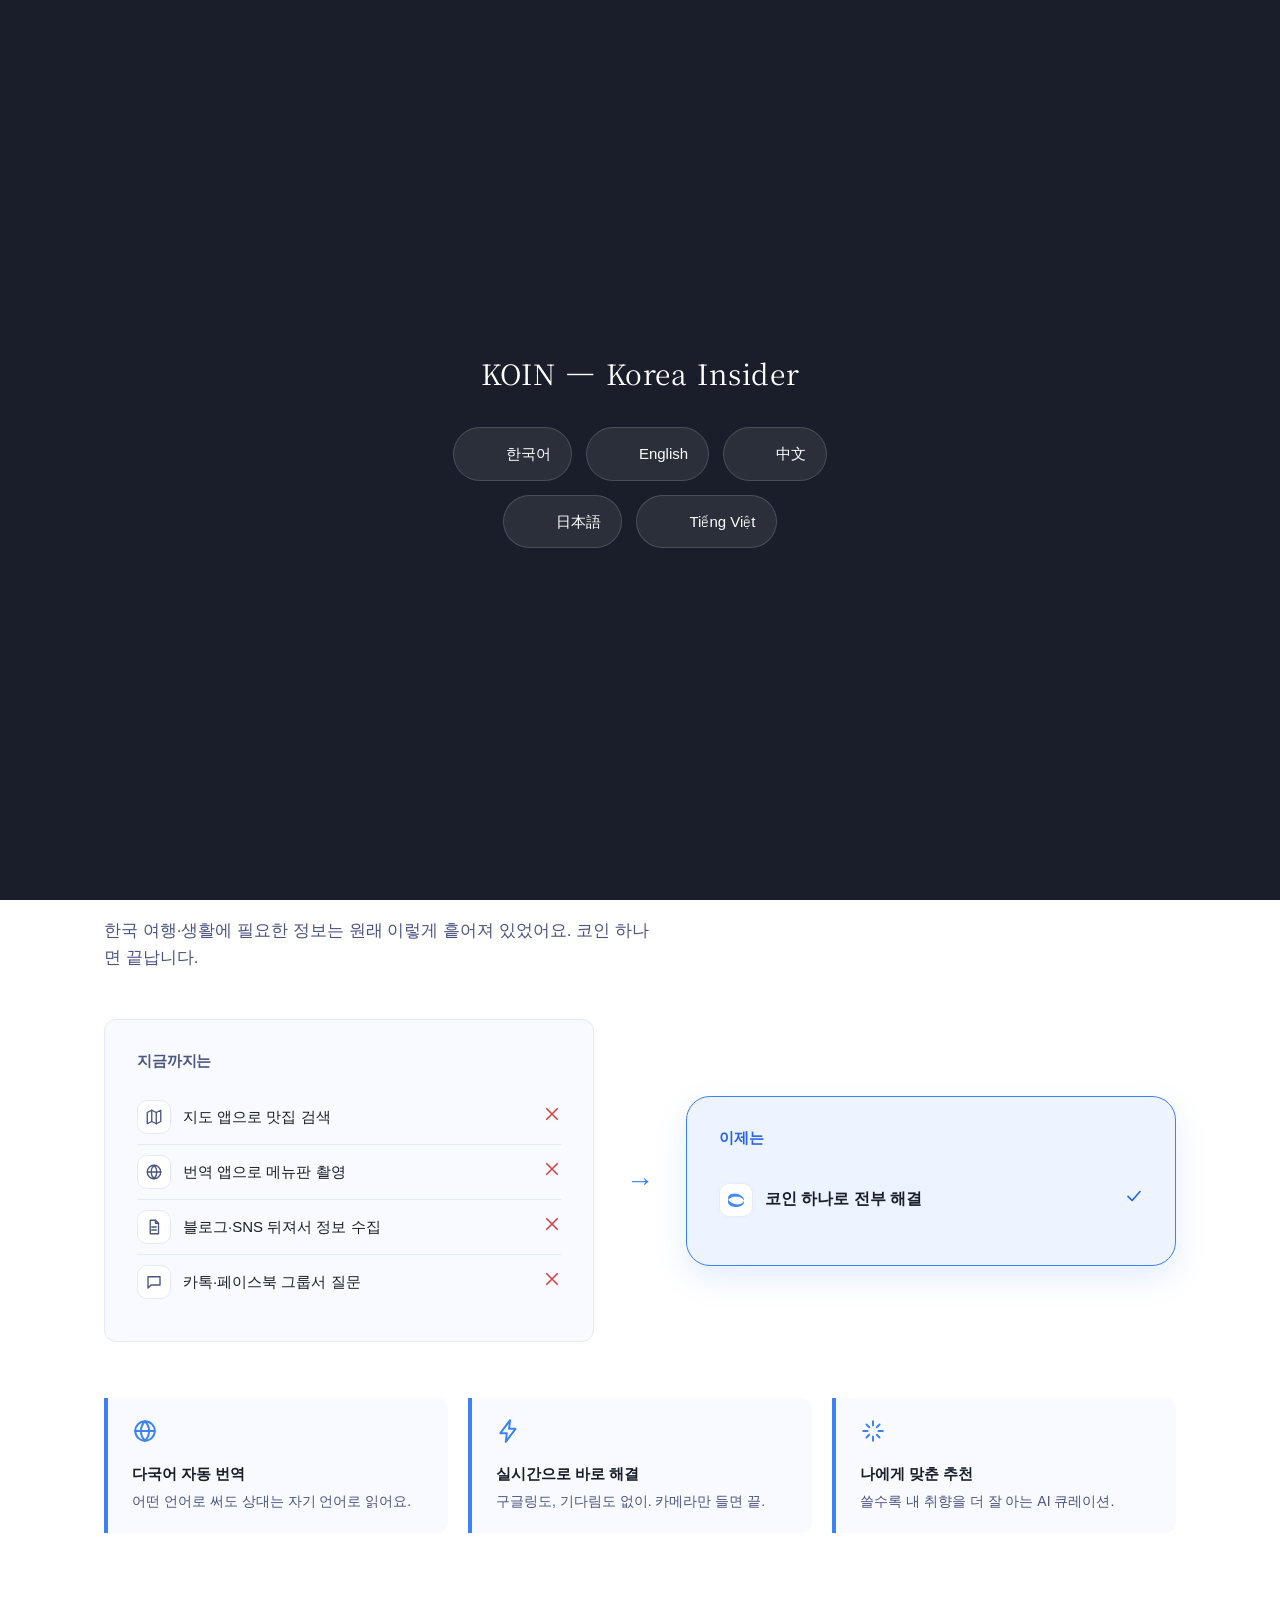
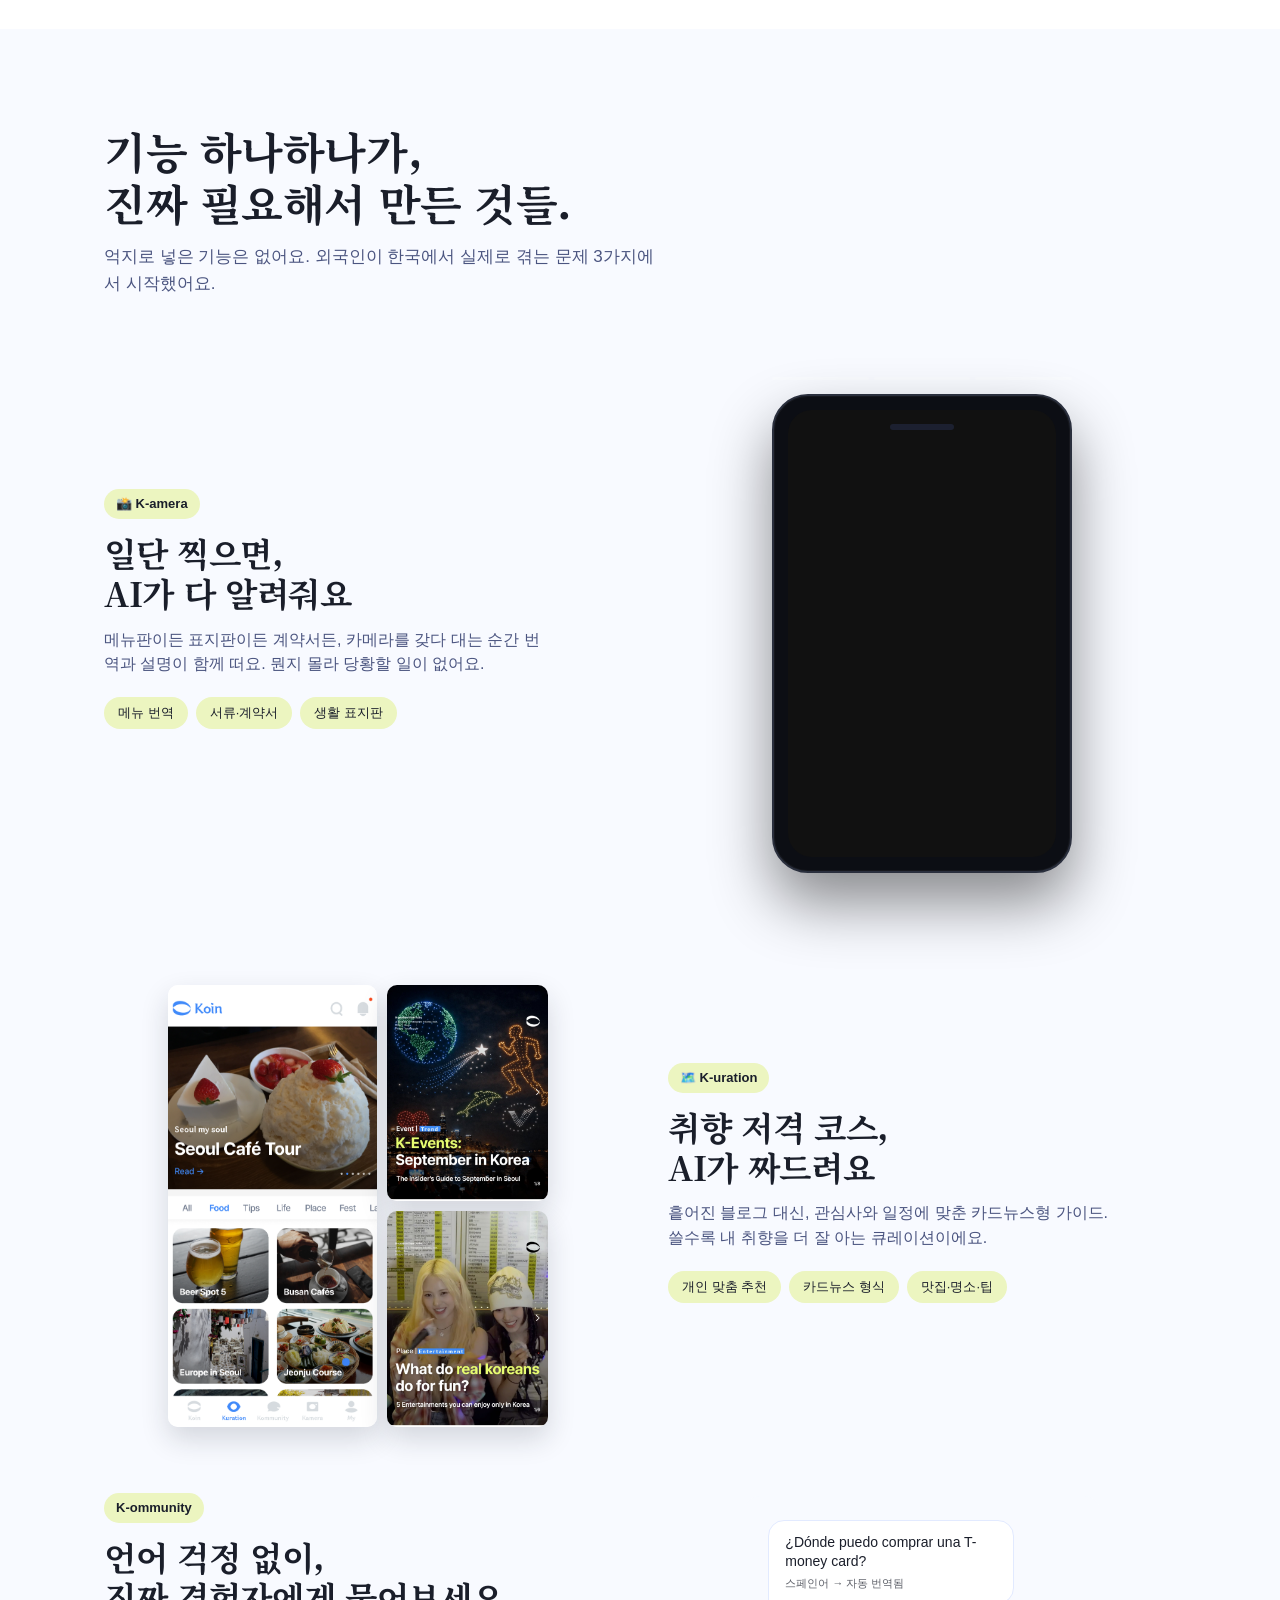
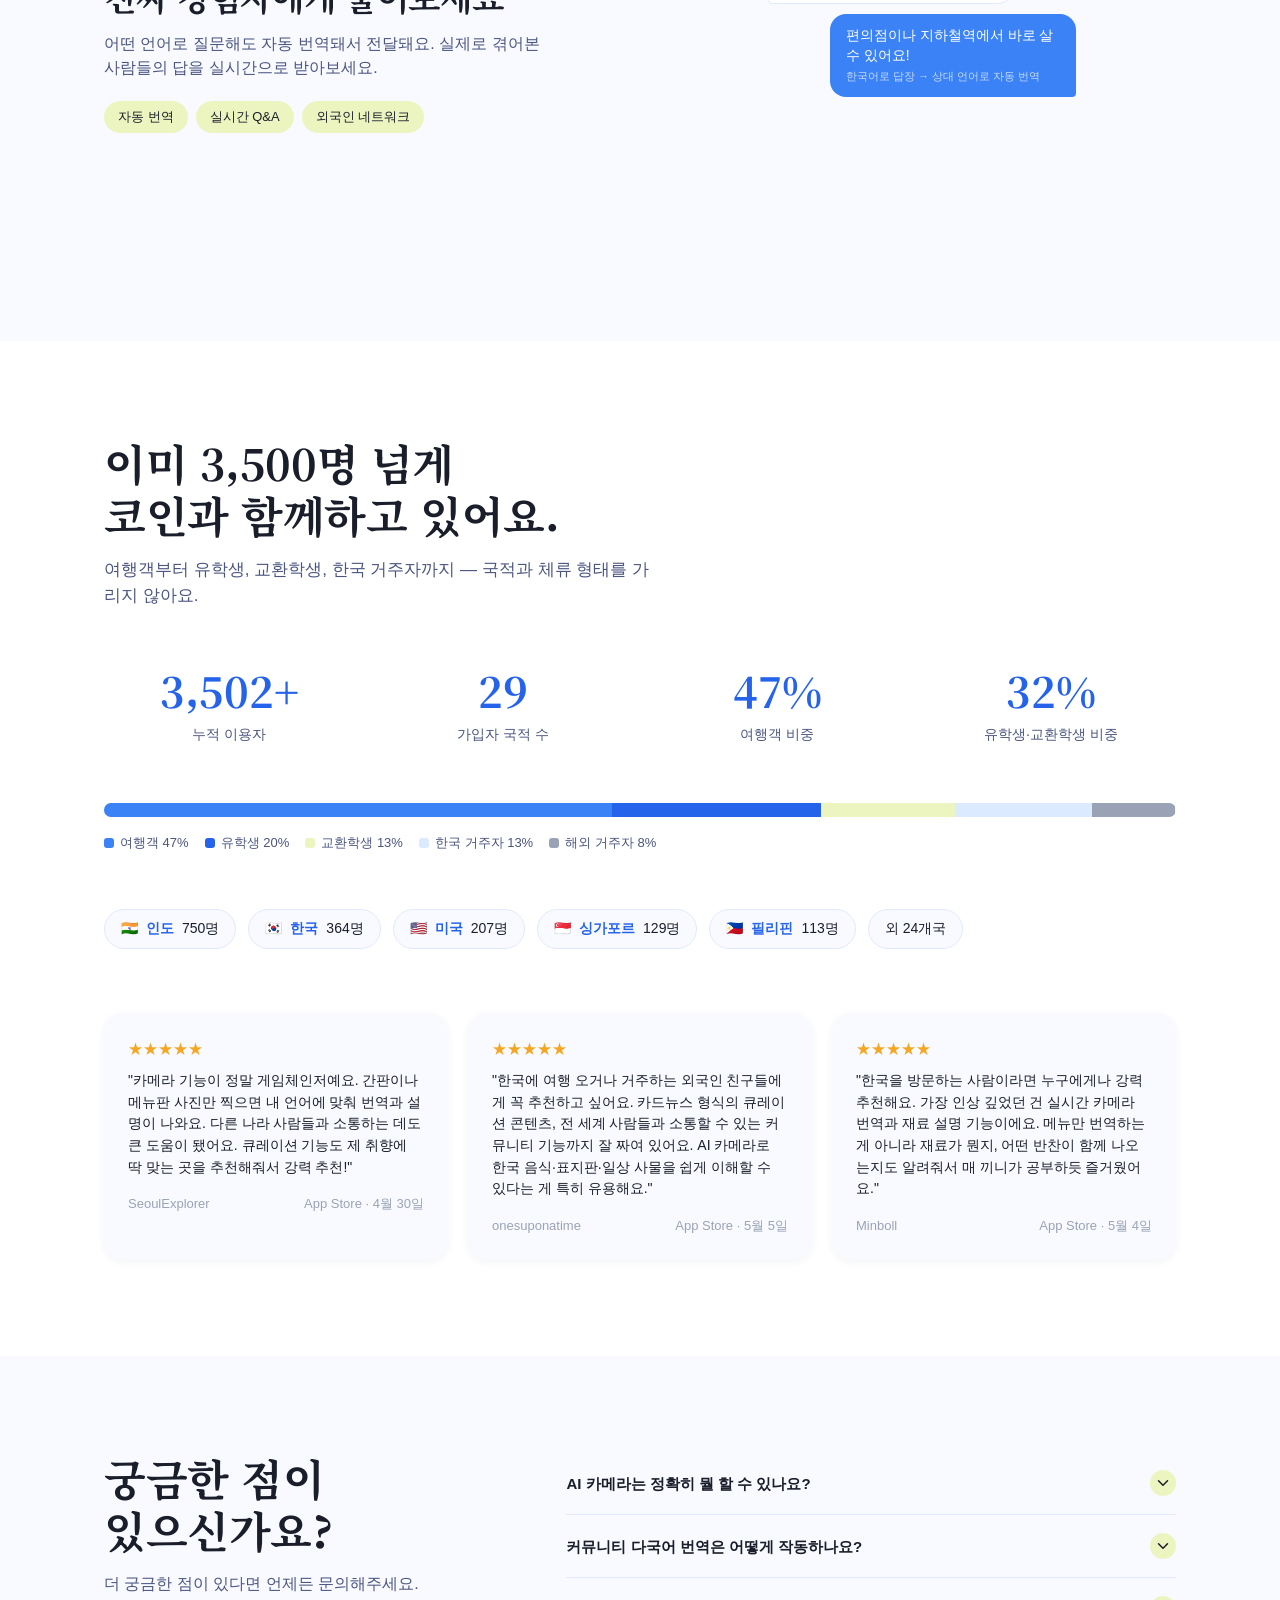
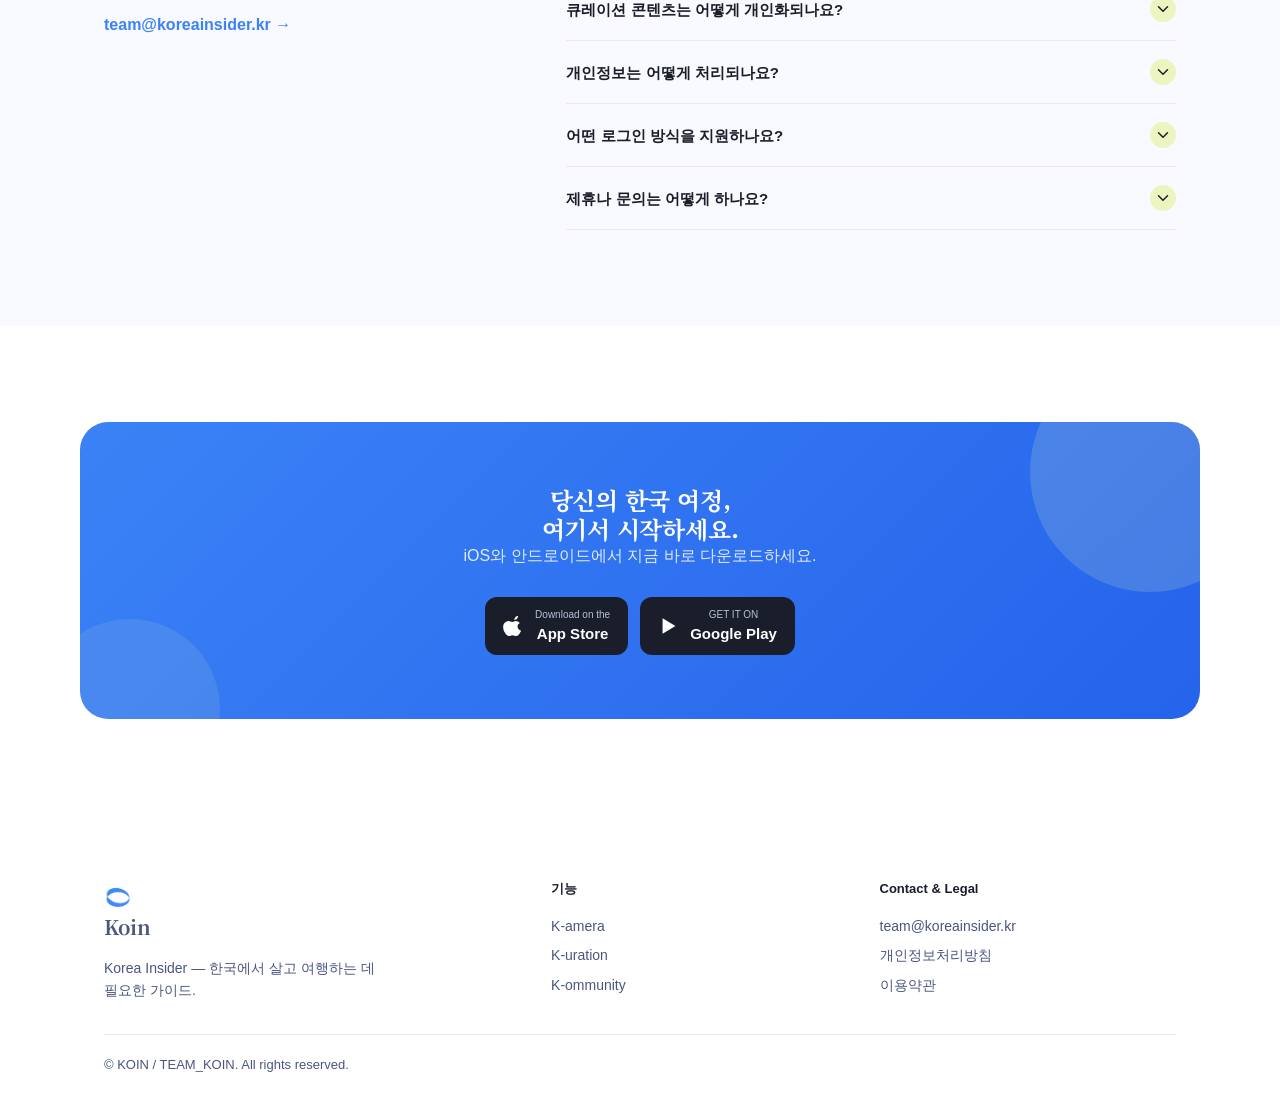
==== commit 8197ccf4: "feat: SEO/GEO 기초 세팅 robots.txt, sitemap.xml 신규 추가. AI 크롤러(GPTBot, ClaudeBot, PerplexityBot 등) 명시적 허용" ====
--- a/index.html
+++ b/index.html
@@ -10,6 +10,11 @@
 <meta property="og:image" content="https://koreainsider.kr/assets/og-image.png">
 <meta property="og:type" content="website">
 <meta property="og:url" content="https://koreainsider.kr">
+<meta property="og:locale" content="ko_KR">
+<meta property="og:locale:alternate" content="en_US">
+<meta property="og:locale:alternate" content="zh_CN">
+<meta property="og:locale:alternate" content="ja_JP">
+<meta property="og:locale:alternate" content="vi_VN">
 <meta name="twitter:card" content="summary_large_image">
 <link rel="stylesheet" href="https://cdn.jsdelivr.net/gh/fonts-archive/GapyeongHanseokbong/subsets/GapyeongHanseokbong-dynamic-subset.css" type="text/css">
 <link rel="preconnect" href="https://fonts.googleapis.com">
@@ -149,24 +154,23 @@
 .kr-visual:has(.kr-chip.is-active) .kr-dim{opacity:1}
 
 .kr-chip{
-  position:absolute;display:flex;align-items:center;gap:8px;
-  background:#fff;border-radius:14px;padding:6px 12px 6px 6px;
-  box-shadow:0 14px 30px rgba(26,30,42,.16);
+  position:absolute;display:flex;align-items:center;gap:10px;
   z-index:3;opacity:0;animation:kr-pop .5s ease forwards;animation-delay:var(--d,0s);
   scale:.72;
-  transition:scale .35s cubic-bezier(.34,1.56,.64,1),translate .3s ease,box-shadow .3s ease;
-}
-.kr-chip:hover,.kr-chip:focus-visible,.kr-chip.is-active{scale:1.8;box-shadow:0 30px 60px rgba(10,14,26,.4);z-index:5}
-.kr-chip img{width:38px;height:50px;object-fit:cover;object-position:top center;border-radius:9px;background:var(--bg-3);transition:width .3s ease,height .3s ease}
-.kr-chip span{font-size:12px;font-weight:700;white-space:nowrap}
+  transition:scale .35s cubic-bezier(.34,1.56,.64,1),translate .3s ease;
+}
+.kr-chip:hover,.kr-chip:focus-visible,.kr-chip.is-active{scale:1.2;z-index:5}
+.kr-chip img{width:192px;height:auto;object-fit:cover;object-position:top center;border-radius:14px;background:var(--bg-3);box-shadow:0 14px 30px rgba(26,30,42,.22);transition:width .3s ease,height .3s ease,box-shadow .3s ease}
+.kr-chip:hover img,.kr-chip:focus-visible img,.kr-chip.is-active img{box-shadow:0 20px 40px rgba(10,14,26,.32)}
+.kr-chip span{font-size:13px;font-weight:700;color:var(--text);white-space:nowrap}
 @keyframes kr-pop{from{opacity:0;translate:0 8px}to{opacity:1;translate:0 0}}
 
-.kr-chip-1{top:6px;left:0;transform-origin:right center}
+.kr-chip-1{top:-100px;left:-150px;transform-origin:right center}
 .kr-chip-1 span{transform:translateY(-1px)}
 .kr-chip-1:hover,.kr-chip-1.is-active{translate:-6px 0}
-.kr-chip-2{top:26px;right:0;transform-origin:left center}
+.kr-chip-2{top:-50px;right:-150px;transform-origin:left center}
 .kr-chip-2:hover,.kr-chip-2.is-active{translate:6px 0}
-.kr-chip-3{bottom:10px;left:44%;transform:translateX(-50%);transform-origin:top center}
+.kr-chip-3{bottom:-250px;left:44%;transform:translateX(-50%);transform-origin:top center}
 .kr-chip-3:hover,.kr-chip-3.is-active{translate:0 6px}
 
 @media(max-width:900px){
@@ -175,9 +179,8 @@
   .kr-arrows{display:none}
   .kr-dim{display:none}
   .kr-chip{position:static;transform:none!important;scale:1!important;width:100%;max-width:280px;animation-delay:0s!important}
-  .kr-chip:hover,.kr-chip:active{translate:0 -4px!important;box-shadow:0 20px 40px rgba(26,30,42,.2)}
-  .kr-chip.is-active{box-shadow:0 20px 44px rgba(26,30,42,.24);background:var(--bg-3)}
-  .kr-chip.is-active img{width:72px;height:96px}
+  .kr-chip:hover,.kr-chip:active{translate:0 -4px!important}
+  .kr-chip.is-active img{width:96px;height:auto}
 }
 
 /* ===== PROBLEM → SOLUTION ===== */
@@ -243,11 +246,12 @@
 }
 .kamera-phone:hover{transform:translateY(-6px)}
 .kamera-phone::before{content:'';position:absolute;top:28px;left:50%;transform:translateX(-50%);width:64px;height:6px;border-radius:100px;background:#1c2030;z-index:2}
-.kamera-phone-screen{position:relative;border-radius:24px;overflow:hidden;aspect-ratio:9/17.5;background:#111}
-.kamera-phone-screen img{position:absolute;inset:0;width:100%;height:100%;object-fit:cover;object-position:top center;opacity:0;animation:kp-cross 6s linear infinite}
-.kamera-phone-screen img:nth-child(1){animation-delay:0s;object-fit:contain;object-position:center}
-.kamera-phone-screen img:nth-child(2){animation-delay:2s}
-.kamera-phone-screen img:nth-child(3){animation-delay:4s}
+.kamera-phone-screen{position:relative;border-radius:24px;overflow:hidden;aspect-ratio:9/15;background:#111}
+.kamera-slide{position:absolute;inset:0;opacity:0;animation:kp-cross 6s linear infinite}
+.kamera-slide:nth-child(1){animation-delay:0s}
+.kamera-slide:nth-child(2){animation-delay:2s}
+.kamera-slide:nth-child(3){animation-delay:4s}
+.kamera-slide img{position:relative;width:100%;height:100%;object-fit:cover;object-position:top center}
 @keyframes kp-cross{0%{opacity:0}3%{opacity:1}30%{opacity:1}36%{opacity:0}100%{opacity:0}}
 .kamera-caption-row{position:relative;height:22px;margin-bottom:10px}
 .kamera-caption{position:absolute;left:0;right:0;top:0;color:var(--text);font-size:15px;font-weight:700;text-align:center;opacity:0;animation:kp-caption 6s linear infinite}
@@ -353,7 +357,6 @@
 .icon-lg{width:22px;height:22px}
 
 /* ===== 사진/스크린샷 컨테이너 정리 (비율 고정으로 왜곡 방지) ===== */
-.kr-chip img{aspect-ratio:9/12;object-fit:cover;object-position:top center;background:var(--bg-3)}
 .kamera-visual img,.kamera-visual video{width:100%;aspect-ratio:9/16;object-fit:cover;object-position:top center;background:#111}
 
 /* ===== 모바일 메뉴 ===== */
@@ -484,22 +487,22 @@
             <path d="M0,0 L10,5 L0,10 Z" fill="var(--primary)"/>
           </marker>
         </defs>
-        <path class="kr-arrow" style="--d:.1s" d="M32 22 C24 16 18 12 14 8" marker-end="url(#kr-arrowhead)"/>
-        <path class="kr-arrow" style="--d:.4s" d="M50 32 C64 28 76 22 84 15" marker-end="url(#kr-arrowhead)"/>
-        <path class="kr-arrow" style="--d:.7s" d="M42 66 C44 76 45 84 46 90" marker-end="url(#kr-arrowhead)"/>
+        <path class="kr-arrow" style="--d:.1s" d="M32 22 C20 12 8 0 -4 -10" marker-end="url(#kr-arrowhead)"/>
+        <path class="kr-arrow" style="--d:.4s" d="M50 32 C68 24 86 12 104 0" marker-end="url(#kr-arrowhead)"/>
+        <path class="kr-arrow" style="--d:.7s" d="M42 66 C44 82 45 96 46 112" marker-end="url(#kr-arrowhead)"/>
       </svg>
       <div class="kr-dim" aria-hidden="true"></div>
       <a class="kr-chip kr-chip-1" href="#features" style="--d:.5s">
         <img src="assets/camera.png" alt="K-amera 미리보기">
-        <span>📸 K-amera</span>
+        <span>K-amera</span>
       </a>
       <a class="kr-chip kr-chip-2" href="#features" style="--d:.8s">
         <img src="assets/kuration.png" alt="K-uration 미리보기">
-        <span>🗺️ K-uration</span>
+        <span>K-uration</span>
       </a>
       <a class="kr-chip kr-chip-3" href="#features" style="--d:1.1s">
         <img src="assets/community.png" alt="K-ommunity 미리보기">
-        <span>💬 K-ommunity</span>
+        <span>K-ommunity</span>
       </a>
     </div>
   </div>
@@ -573,9 +576,15 @@
         <div class="kamera-progress"><i></i><i></i><i></i></div>
         <div class="kamera-phone">
           <div class="kamera-phone-screen">
-            <img src="assets/kamera-1-photo.jpg" alt="원본 사진" loading="lazy">
-            <img src="assets/kamera-2-question.jpg" alt="질문 선택 화면" loading="lazy">
-            <img src="assets/kamera-3-result.jpg" alt="결과 확인 화면" loading="lazy">
+            <div class="kamera-slide">
+              <img src="assets/kamera-1-photo.jpg" alt="원본 사진" loading="lazy">
+            </div>
+            <div class="kamera-slide">
+              <img src="assets/kamera-2-question.jpg" alt="질문 선택 화면" loading="lazy">
+            </div>
+            <div class="kamera-slide">
+              <img src="assets/kamera-3-result.jpg" alt="결과 확인 화면" loading="lazy">
+            </div>
           </div>
         </div>
         <!-- 실제 데모 영상이 생기면 kamera-phone-screen 안에 img 대신 video로 교체 가능 -->
@@ -611,7 +620,7 @@
     <!-- K-ommunity -->
     <div class="feature-block" data-reveal>
       <div>
-        <span class="feature-tag">💬 K-ommunity</span>
+        <span class="feature-tag">K-ommunity</span>
         <h3 data-i18n="features.kommunityH">언어 걱정 없이,<br>진짜 경험자에게 물어보세요</h3>
         <p data-i18n="features.kommunityP">어떤 언어로 질문해도 자동 번역돼서 전달돼요. 실제로 겪어본 사람들의 답을 실시간으로 받아보세요.</p>
         <div class="pill-row">
@@ -753,9 +762,9 @@
       </div>
       <div>
         <h4 data-i18n="footer.featuresH">기능</h4>
-        <a href="#features" data-i18n="footer.f1">📸 K-amera</a>
-        <a href="#features" data-i18n="footer.f2">🗺️ K-uration</a>
-        <a href="#features" data-i18n="footer.f3">💬 K-ommunity</a>
+        <a href="#features" data-i18n="footer.f1">K-amera</a>
+        <a href="#features" data-i18n="footer.f2">K-uration</a>
+        <a href="#features" data-i18n="footer.f3">K-ommunity</a>
       </div>
       <div>
         <h4 data-i18n="footer.contactH">Contact & Legal</h4>
@@ -823,7 +832,7 @@
     "faq.q6":"제휴나 문의는 어떻게 하나요?","faq.a6":"언론, 제휴, 일반 문의 모두 team@koreainsider.kr로 연락 주세요.",
     "download.title":"당신의 한국 여정,<br>여기서 시작하세요.","download.sub":"iOS와 안드로이드에서 지금 바로 다운로드하세요.",
     "footer.tagline":"Korea Insider — 한국에서 살고 여행하는 데 필요한 가이드.","footer.featuresH":"기능",
-    "footer.f1":"📸 K-amera","footer.f2":"🗺️ K-uration","footer.f3":"💬 K-ommunity",
+    "footer.f1":"K-amera","footer.f2":"K-uration","footer.f3":"K-ommunity",
     "footer.contactH":"Contact & Legal","footer.privacy":"개인정보처리방침","footer.terms":"이용약관",
     "footer.copyright":"© KOIN / TEAM_KOIN. All rights reserved.",
     "sticky.text":"한국 생활, 코인 하나면 끝.","sticky.cta":"다운로드"
@@ -870,7 +879,7 @@
     "faq.q6":"How can I contact or partner with KOIN?","faq.a6":"For press, partnerships, or general enquiries, reach us at team@koreainsider.kr.",
     "download.title":"Your Korea journey<br>starts here.","download.sub":"Download now on iOS and Android.",
     "footer.tagline":"Korea Insider — your essential guide to living & travelling in Korea.","footer.featuresH":"Features",
-    "footer.f1":"📸 K-amera","footer.f2":"🗺️ K-uration","footer.f3":"💬 K-ommunity",
+    "footer.f1":"K-amera","footer.f2":"K-uration","footer.f3":"K-ommunity",
     "footer.contactH":"Contact & Legal","footer.privacy":"Privacy Policy","footer.terms":"Terms of Service",
     "footer.copyright":"© KOIN / TEAM_KOIN. All rights reserved.",
     "sticky.text":"Everything you need in Korea, one app.","sticky.cta":"Download"
@@ -1033,5 +1042,93 @@
   stickyBar.classList.remove('show');
 });
 </script>
+
+<script type="application/ld+json">
+{
+  "@context": "https://schema.org",
+  "@graph": [
+    {
+      "@type": "Organization",
+      "@id": "https://koreainsider.kr/#organization",
+      "name": "KOIN",
+      "alternateName": "Korea Insider",
+      "url": "https://koreainsider.kr",
+      "logo": "https://koreainsider.kr/assets/koin-logo.png",
+      "email": "team@koreainsider.kr"
+    },
+    {
+      "@type": "MobileApplication",
+      "name": "KOIN — Korea Insider",
+      "operatingSystem": "iOS",
+      "applicationCategory": "TravelApplication",
+      "url": "https://koreainsider.kr",
+      "downloadUrl": "https://apps.apple.com/kr/app/koin/id6760605411",
+      "publisher": { "@id": "https://koreainsider.kr/#organization" }
+    },
+    {
+      "@type": "MobileApplication",
+      "name": "KOIN — Korea Insider",
+      "operatingSystem": "Android",
+      "applicationCategory": "TravelApplication",
+      "url": "https://koreainsider.kr",
+      "downloadUrl": "https://play.google.com/store/apps/details?id=kr.koreainsider.koin&hl=ko",
+      "publisher": { "@id": "https://koreainsider.kr/#organization" }
+    },
+    {
+      "@type": "FAQPage",
+      "mainEntity": [
+        {
+          "@type": "Question",
+          "name": "AI 카메라는 정확히 뭘 할 수 있나요?",
+          "acceptedAnswer": {
+            "@type": "Answer",
+            "text": "크게 4가지예요. 음식(메뉴 번역, 비건·할랄·알레르기 정보), 서류(근로계약서, 비자 서류), 생활(따릉이, 티머니, 표지판), 그리고 그 외 모든 것을 자동 인식해요. 안전과 직결된 정보는 반드시 별도로 한 번 더 확인해주세요."
+          }
+        },
+        {
+          "@type": "Question",
+          "name": "커뮤니티 다국어 번역은 어떻게 작동하나요?",
+          "acceptedAnswer": {
+            "@type": "Answer",
+            "text": "글은 자동으로 번역돼요. 본인 언어로 쓰면 다른 사람은 자기 언어로 읽을 수 있어서 따로 번역할 필요가 없어요."
+          }
+        },
+        {
+          "@type": "Question",
+          "name": "큐레이션 콘텐츠는 어떻게 개인화되나요?",
+          "acceptedAnswer": {
+            "@type": "Answer",
+            "text": "AI가 음식 취향, 여행 스타일, 목적지 같은 선호도를 학습해서 가장 관련 있는 가이드를 보여드려요. 쓸수록 더 정확해져요."
+          }
+        },
+        {
+          "@type": "Question",
+          "name": "개인정보는 어떻게 처리되나요?",
+          "acceptedAnswer": {
+            "@type": "Answer",
+            "text": "필요한 최소한의 정보만 수집하고, 절대 판매하지 않아요. 한국 개인정보보호법을 엄격히 준수해요."
+          }
+        },
+        {
+          "@type": "Question",
+          "name": "어떤 로그인 방식을 지원하나요?",
+          "acceptedAnswer": {
+            "@type": "Answer",
+            "text": "카카오, 구글, 이메일 — 편한 방식을 선택하시면 돼요."
+          }
+        },
+        {
+          "@type": "Question",
+          "name": "제휴나 문의는 어떻게 하나요?",
+          "acceptedAnswer": {
+            "@type": "Answer",
+            "text": "언론, 제휴, 일반 문의 모두 team@koreainsider.kr로 연락 주세요."
+          }
+        }
+      ]
+    }
+  ]
+}
+</script>
 </body>
 </html>
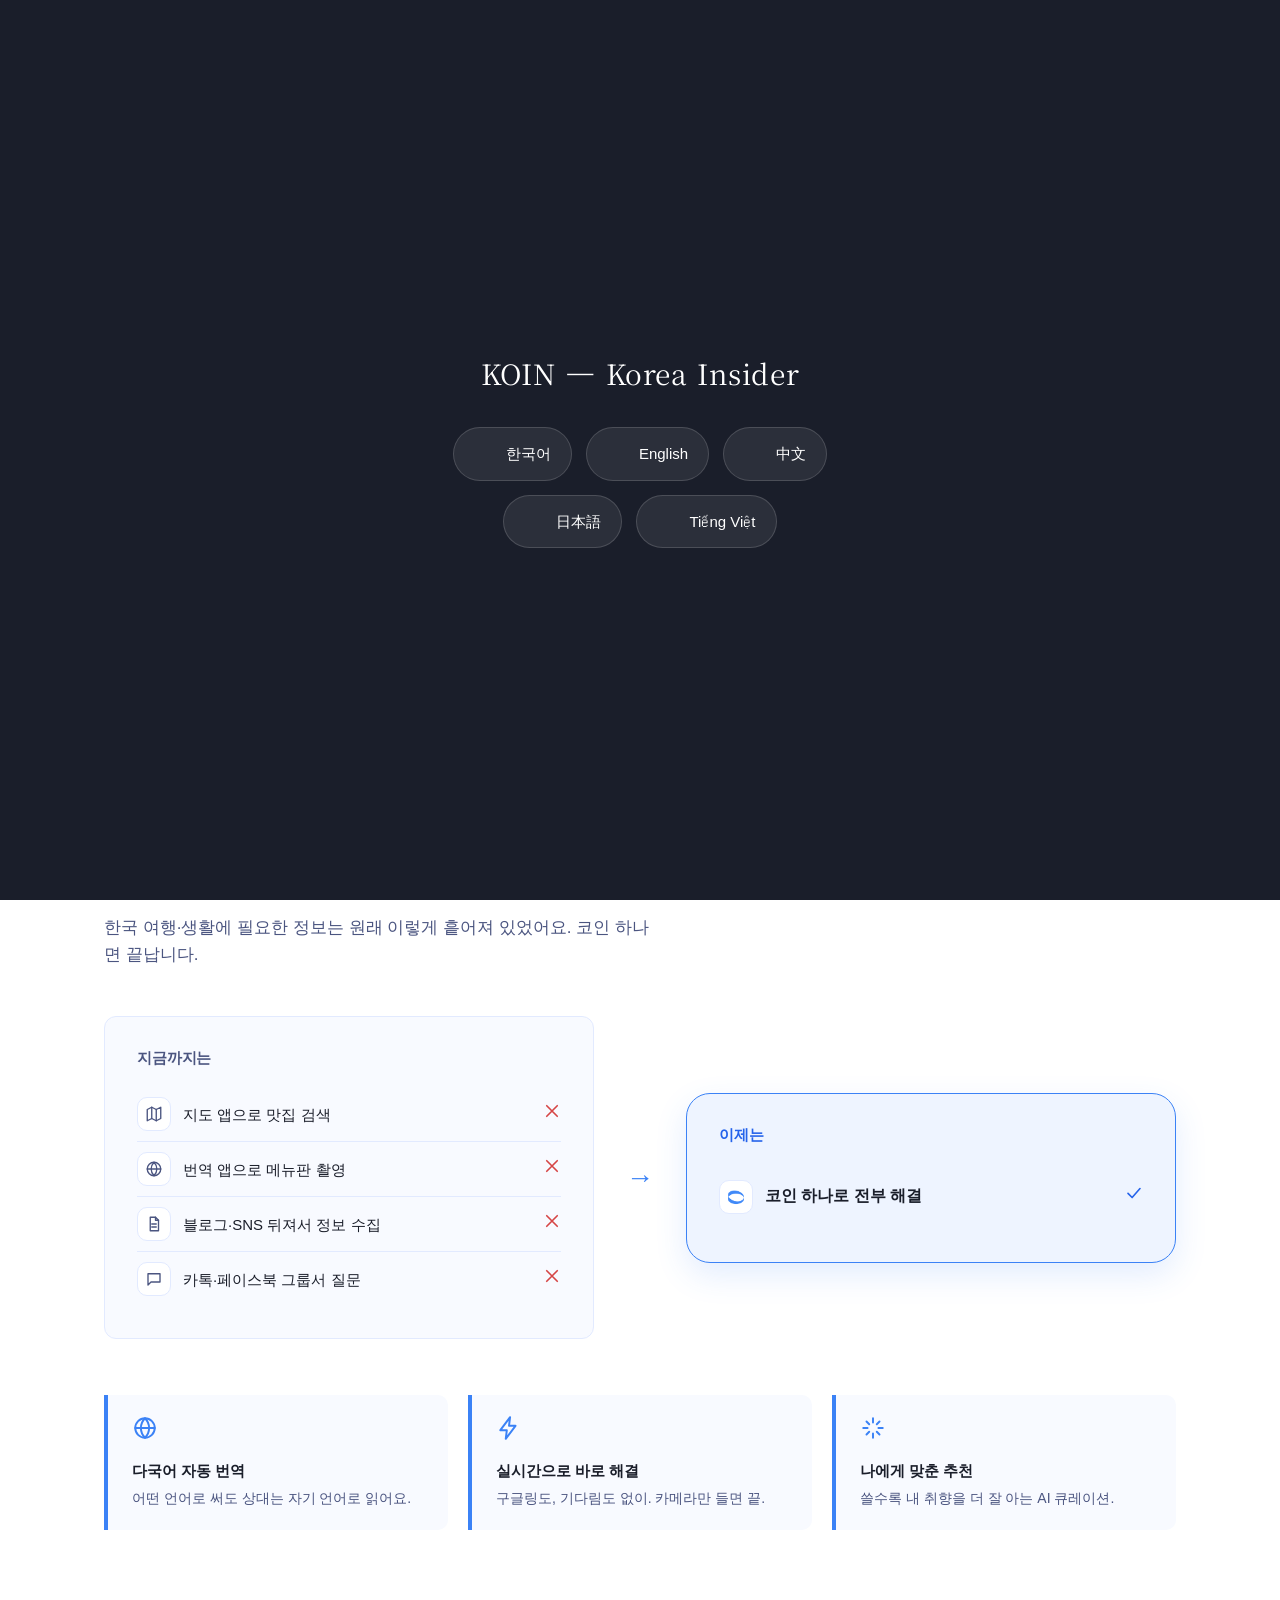
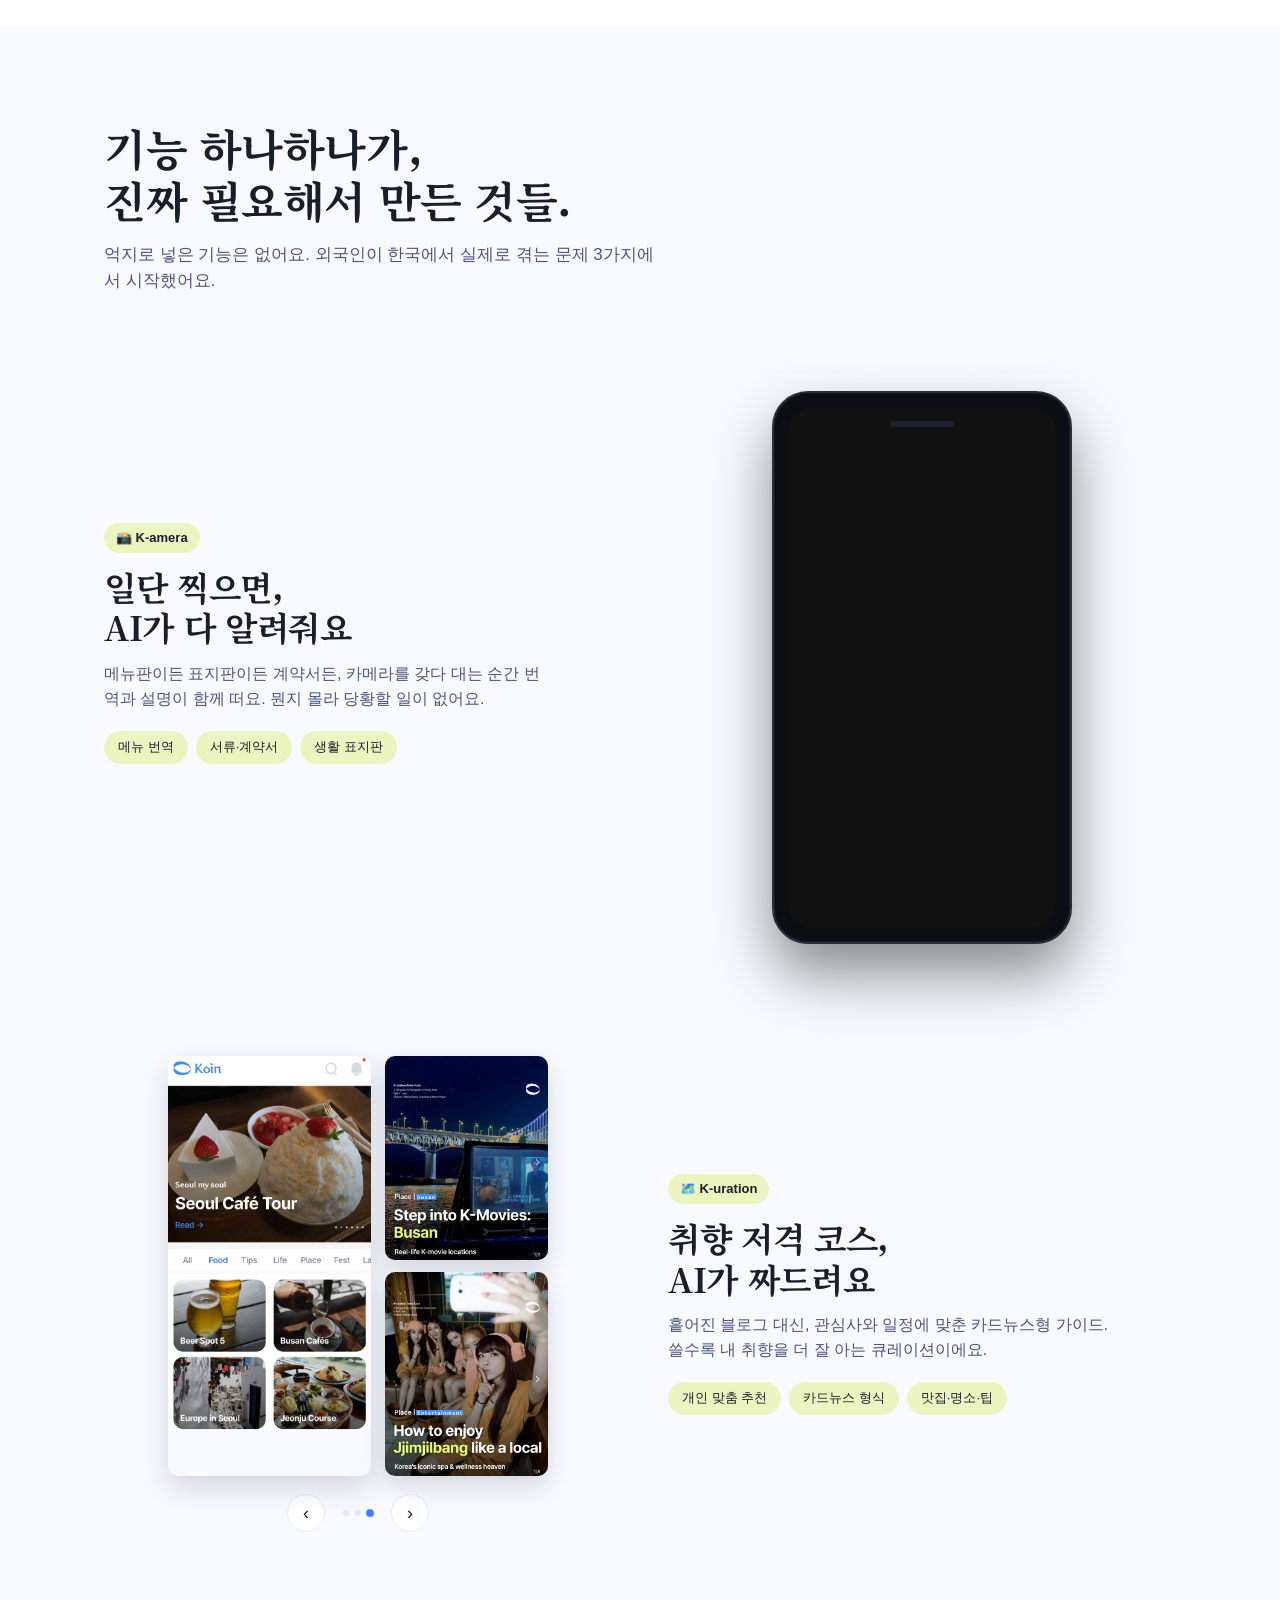
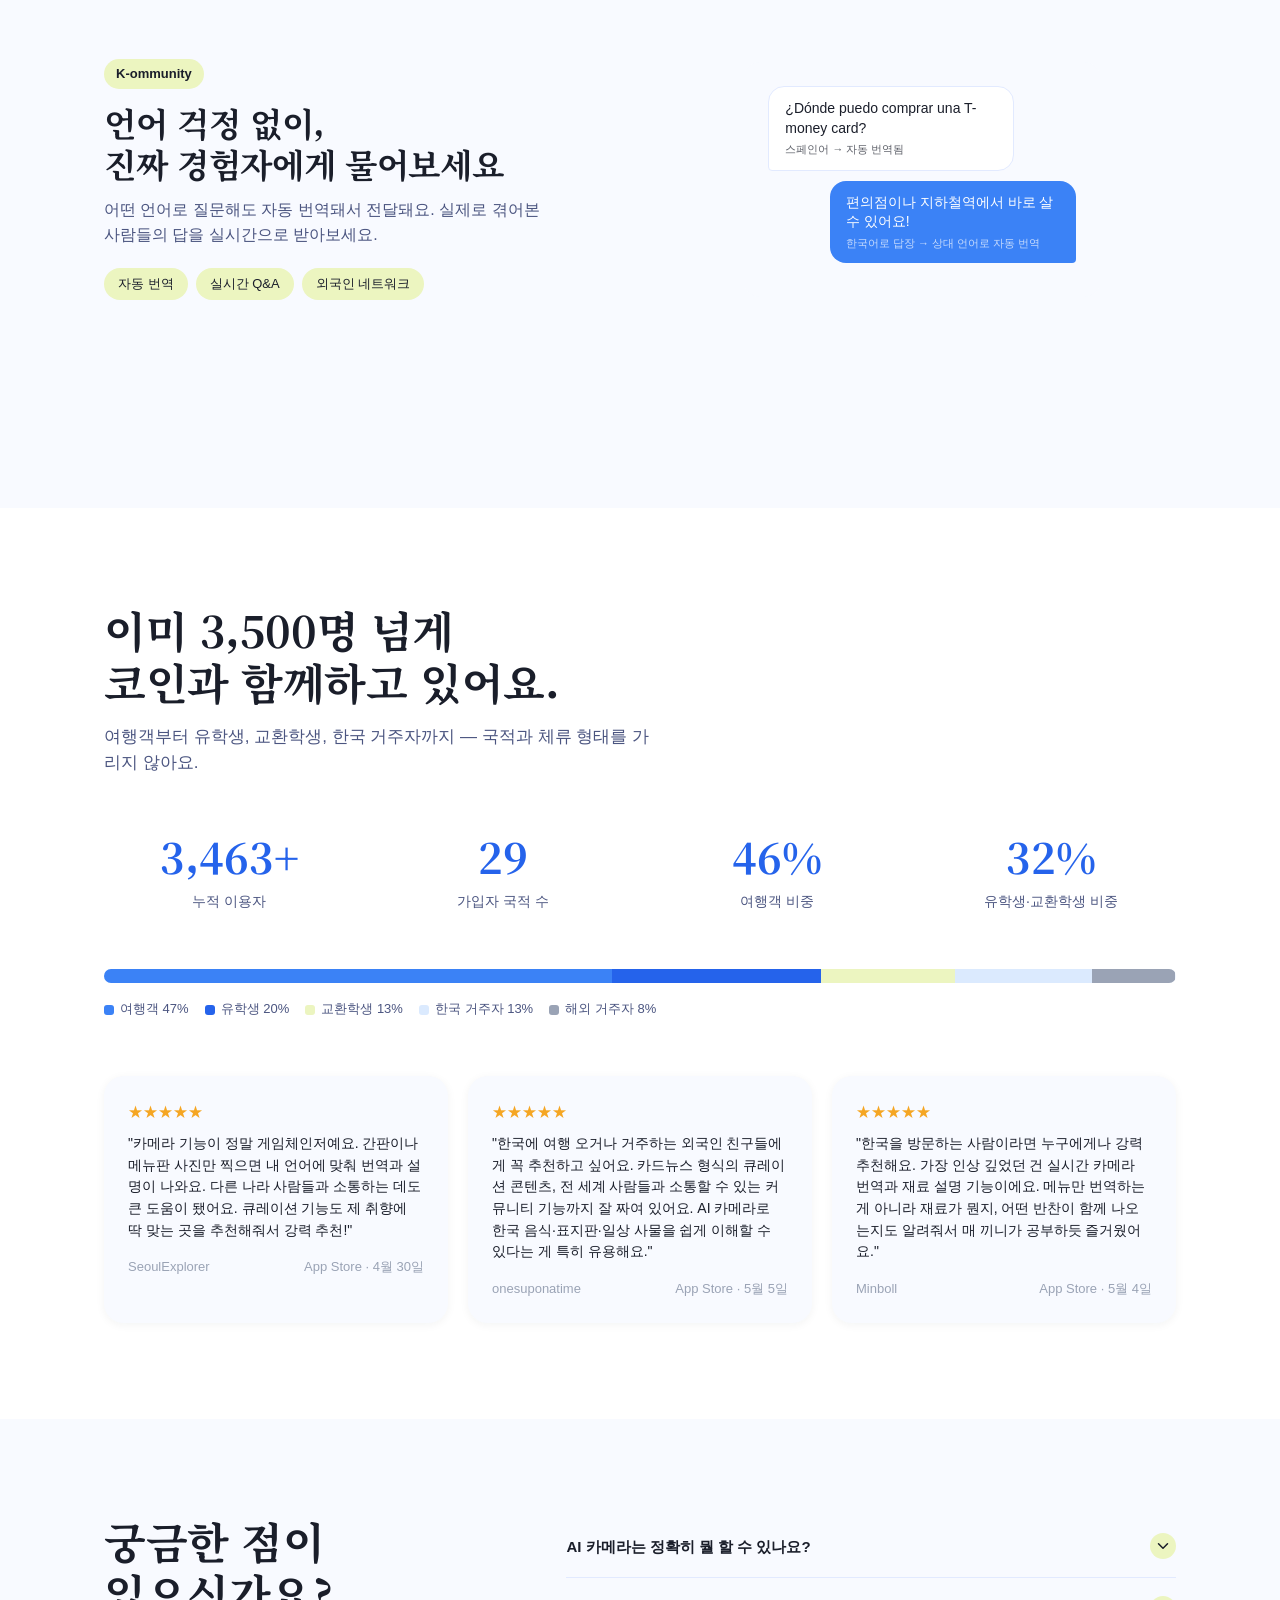
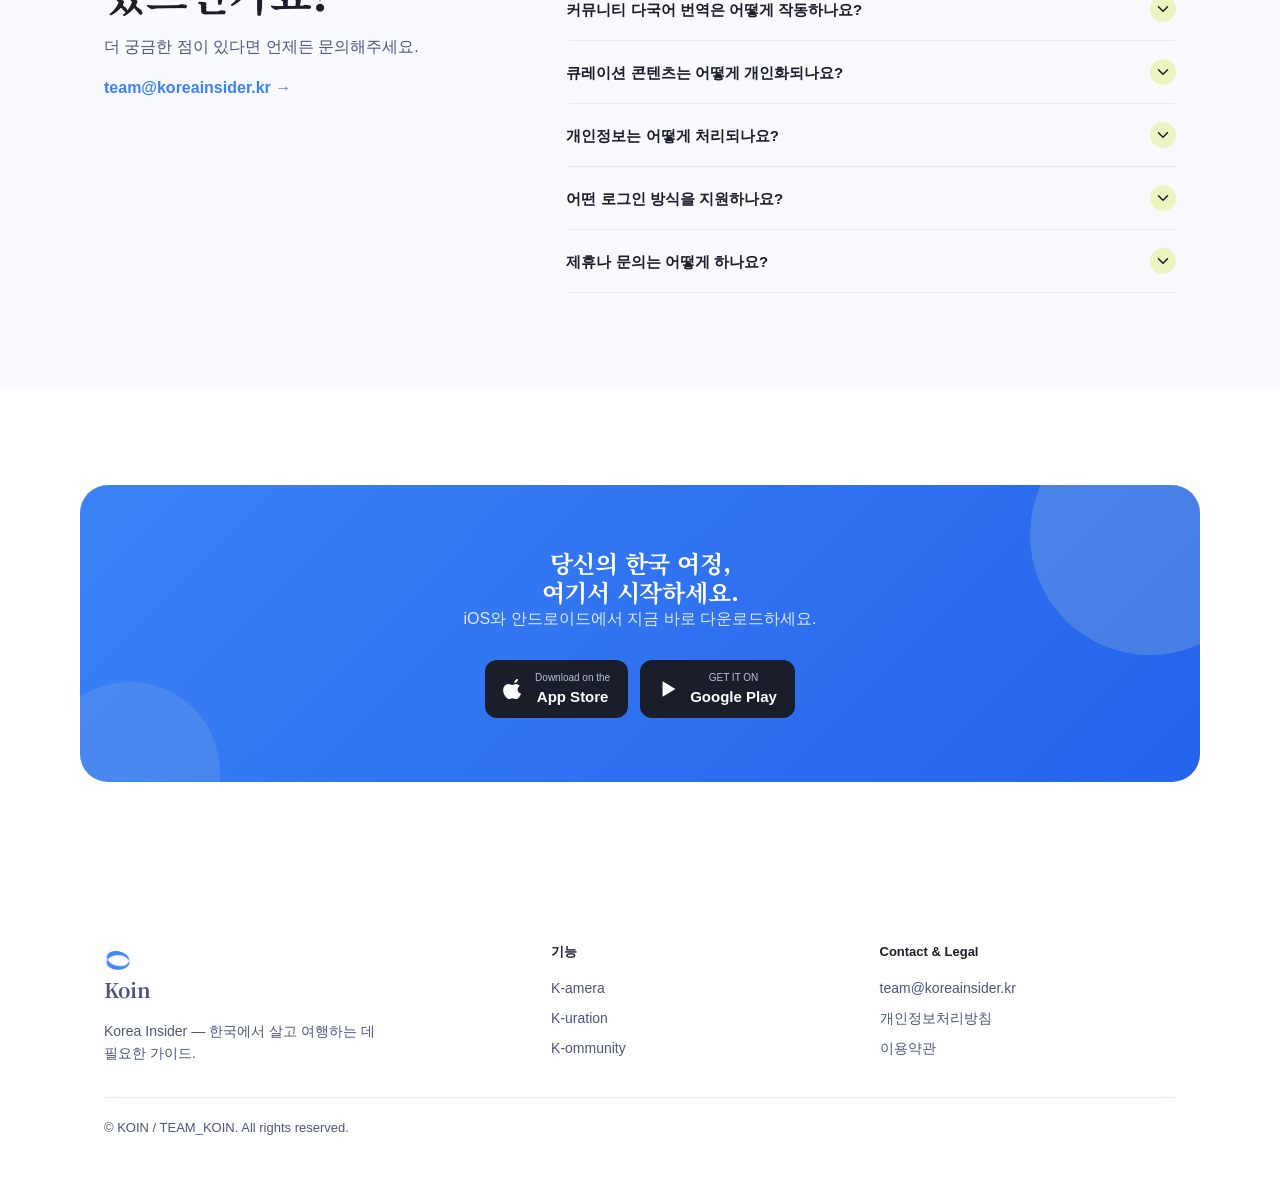
==== commit fb8eb569: "refactor:3차" ====
--- a/index.html
+++ b/index.html
@@ -42,7 +42,7 @@
   --maxw:1120px;
 }
 *{box-sizing:border-box;margin:0;padding:0}
-html{scroll-behavior:smooth}
+html{scroll-behavior:smooth;scroll-padding-top:88px}
 body{
   font-family:var(--sans);
   color:var(--text);
@@ -138,49 +138,60 @@
 .qr-box img{width:64px;height:64px;border-radius:8px;border:1px solid var(--border)}
 .qr-box span{font-size:13px;color:var(--sub)}
 
-/* ===== KR-VISUAL: 대한민국 실루엣 + 화살표 커넥터 ===== */
-.kr-visual{position:relative;height:520px}
-.kr-map{position:absolute;left:36%;top:52%;transform:translate(-50%,-50%);height:400px;width:auto;z-index:2;filter:drop-shadow(0 22px 40px rgba(59,130,246,.32))}
+/* ===== KR-VISUAL: 대한민국 실루엣 + 기능 미리보기 플로팅 칩 ===== */
+.kr-visual{position:relative;height:480px}
+.kr-map{position:absolute;left:50%;top:50%;transform:translate(-50%,-50%);height:340px;width:auto;z-index:2;filter:drop-shadow(0 22px 40px rgba(59,130,246,.32))}
 .kr-map-shape{fill:var(--primary);stroke:var(--primary-dk);stroke-width:.6;stroke-linejoin:round}
 .kr-map-jeju{fill:var(--tertiary);stroke:var(--primary-dk);stroke-width:.6;stroke-linejoin:round}
 
-.kr-arrows{position:absolute;inset:0;width:100%;height:100%;z-index:1;overflow:visible}
-.kr-arrow{fill:none;stroke:var(--primary);stroke-width:2.5;stroke-linecap:round;opacity:.7;
-  stroke-dasharray:100;stroke-dashoffset:100;animation:kr-draw 1.4s ease forwards;animation-delay:var(--d,0s)}
-@keyframes kr-draw{to{stroke-dashoffset:0}}
-
-.kr-dim{position:absolute;inset:-20px;background:rgba(10,14,26,.4);backdrop-filter:blur(3px);-webkit-backdrop-filter:blur(3px);opacity:0;transition:opacity .3s ease;z-index:4;pointer-events:none;border-radius:32px}
-.kr-visual:has(.kr-chip:hover) .kr-dim,
-.kr-visual:has(.kr-chip.is-active) .kr-dim{opacity:1}
-
+/* 지도 위 거점 핀 + 펄스 링 (viewBox 0 0 100 200 좌표계를 그대로 재사용) */
+.kr-pins{position:absolute;left:50%;top:50%;transform:translate(-50%,-50%);height:340px;width:170px;z-index:4;pointer-events:none}
+.kr-pin{position:absolute;width:10px;height:10px;margin:-5px 0 0 -5px;border-radius:50%;background:#fff;box-shadow:0 0 0 2px var(--primary-dk),0 2px 6px rgba(10,14,26,.35)}
+.kr-pin::after{
+  content:'';position:absolute;inset:-5px;border-radius:50%;border:2px solid var(--primary-dk);
+  opacity:0;animation:kr-ping 2.6s ease-out infinite;
+}
+.kr-pin-seoul::after{animation-delay:0s}
+.kr-pin-donghae::after{animation-delay:.6s}
+.kr-pin-busan::after{animation-delay:1.2s}
+@keyframes kr-ping{0%{transform:scale(.6);opacity:.8}80%{opacity:0}100%{transform:scale(2.2);opacity:0}}
+
+/* 핀 ↔ 칩 연결선 */
+.kr-lines{position:absolute;inset:0;z-index:3;pointer-events:none;overflow:visible}
+.kr-line{fill:none;stroke:var(--primary-dk);stroke-width:1.4;stroke-dasharray:4 4;opacity:.28;transition:opacity .25s ease,stroke .25s ease}
+.kr-visual:has(.kr-chip-1:hover) .kr-line-1,.kr-visual:has(.kr-chip-1:focus-visible) .kr-line-1,.kr-visual:has(.kr-chip-1.is-active) .kr-line-1,
+.kr-visual:has(.kr-chip-2:hover) .kr-line-2,.kr-visual:has(.kr-chip-2:focus-visible) .kr-line-2,.kr-visual:has(.kr-chip-2.is-active) .kr-line-2,
+.kr-visual:has(.kr-chip-3:hover) .kr-line-3,.kr-visual:has(.kr-chip-3:focus-visible) .kr-line-3,.kr-visual:has(.kr-chip-3.is-active) .kr-line-3{
+  opacity:.9;stroke:var(--primary)
+}
+
+/* 플로팅 뱃지 칩: 작은 썸네일 + 알약 라벨 */
 .kr-chip{
-  position:absolute;display:flex;align-items:center;gap:10px;
-  z-index:3;opacity:0;animation:kr-pop .5s ease forwards;animation-delay:var(--d,0s);
-  scale:.72;
-  transition:scale .35s cubic-bezier(.34,1.56,.64,1),translate .3s ease;
-}
-.kr-chip:hover,.kr-chip:focus-visible,.kr-chip.is-active{scale:1.2;z-index:5}
-.kr-chip img{width:192px;height:auto;object-fit:cover;object-position:top center;border-radius:14px;background:var(--bg-3);box-shadow:0 14px 30px rgba(26,30,42,.22);transition:width .3s ease,height .3s ease,box-shadow .3s ease}
-.kr-chip:hover img,.kr-chip:focus-visible img,.kr-chip.is-active img{box-shadow:0 20px 40px rgba(10,14,26,.32)}
-.kr-chip span{font-size:13px;font-weight:700;color:var(--text);white-space:nowrap}
+  position:absolute;display:flex;flex-direction:column;align-items:center;gap:6px;
+  padding:6px;background:#fff;border-radius:18px;
+  box-shadow:0 10px 25px rgba(26,30,42,.14);border:1px solid rgba(226,234,255,.8);
+  z-index:5;opacity:0;animation:kr-pop .5s ease forwards;animation-delay:var(--d,0s);
+  transition:transform .3s cubic-bezier(.34,1.56,.64,1),box-shadow .3s ease,border-color .3s ease;
+}
+.kr-chip:hover,.kr-chip:focus-visible,.kr-chip.is-active{
+  transform:translateY(-8px) scale(1.3);
+  box-shadow:0 20px 35px rgba(59,130,246,.25);border-color:var(--primary);z-index:10;
+}
+.kr-chip img{width:180px;height:225px;object-fit:cover;object-position:top center;border-radius:12px;background:var(--bg-3)}
+.kr-chip span{font-size:12px;font-weight:700;color:var(--text);white-space:nowrap;padding:2px 8px;border-radius:100px;background:var(--tertiary)}
 @keyframes kr-pop{from{opacity:0;translate:0 8px}to{opacity:1;translate:0 0}}
 
-.kr-chip-1{top:-100px;left:-150px;transform-origin:right center}
-.kr-chip-1 span{transform:translateY(-1px)}
-.kr-chip-1:hover,.kr-chip-1.is-active{translate:-6px 0}
-.kr-chip-2{top:-50px;right:-150px;transform-origin:left center}
-.kr-chip-2:hover,.kr-chip-2.is-active{translate:6px 0}
-.kr-chip-3{bottom:-250px;left:44%;transform:translateX(-50%);transform-origin:top center}
-.kr-chip-3:hover,.kr-chip-3.is-active{translate:0 6px}
+.kr-chip-1{top:4%;left:-16%}
+.kr-chip-2{top:10;right:-16%}
+.kr-chip-3{bottom:-30%;left:56%}
 
 @media(max-width:900px){
   .kr-visual{height:auto;display:flex;flex-direction:column;align-items:center;gap:14px;padding:8px 0 4px}
   .kr-map{position:static;transform:none;height:220px;filter:drop-shadow(0 12px 24px rgba(59,130,246,.24))}
-  .kr-arrows{display:none}
-  .kr-dim{display:none}
-  .kr-chip{position:static;transform:none!important;scale:1!important;width:100%;max-width:280px;animation-delay:0s!important}
-  .kr-chip:hover,.kr-chip:active{translate:0 -4px!important}
-  .kr-chip.is-active img{width:96px;height:auto}
+  .kr-pins,.kr-lines{display:none}
+  .kr-chip{position:static;transform:none!important;flex-direction:row;width:100%;max-width:280px;animation-delay:0s!important}
+  .kr-chip:hover,.kr-chip:active{transform:translateY(-4px)!important}
+  .kr-chip img{width:110px;height:140px}
 }
 
 /* ===== PROBLEM → SOLUTION ===== */
@@ -246,28 +257,31 @@
 }
 .kamera-phone:hover{transform:translateY(-6px)}
 .kamera-phone::before{content:'';position:absolute;top:28px;left:50%;transform:translateX(-50%);width:64px;height:6px;border-radius:100px;background:#1c2030;z-index:2}
-.kamera-phone-screen{position:relative;border-radius:24px;overflow:hidden;aspect-ratio:9/15;background:#111}
+.kamera-phone-screen{position:relative;border-radius:24px;overflow:hidden;aspect-ratio:9/17.5;background:#111}
 .kamera-slide{position:absolute;inset:0;opacity:0;animation:kp-cross 6s linear infinite}
 .kamera-slide:nth-child(1){animation-delay:0s}
 .kamera-slide:nth-child(2){animation-delay:2s}
 .kamera-slide:nth-child(3){animation-delay:4s}
-.kamera-slide img{position:relative;width:100%;height:100%;object-fit:cover;object-position:top center}
+.kamera-slide-bg{position:absolute;inset:-20px;background-size:cover;background-position:center;filter:blur(24px) brightness(.55);transform:scale(1.15)}
+.kamera-slide img{position:relative;width:100%;height:100%;object-fit:contain;object-position:center}
 @keyframes kp-cross{0%{opacity:0}3%{opacity:1}30%{opacity:1}36%{opacity:0}100%{opacity:0}}
 .kamera-caption-row{position:relative;height:22px;margin-bottom:10px}
 .kamera-caption{position:absolute;left:0;right:0;top:0;color:var(--text);font-size:15px;font-weight:700;text-align:center;opacity:0;animation:kp-caption 6s linear infinite}
 @keyframes kp-caption{0%{opacity:1}32%{opacity:1}33%{opacity:0}100%{opacity:0}}
 
-/* K-uration 액자형 배치 + 페이지 넘기기 */
-.kuration-frame{max-width:380px;margin:0 auto;perspective:1400px}
-.kf-page{display:grid;grid-template-columns:1.3fr 1fr;grid-template-rows:1fr 1fr;gap:10px;height:340px;transform-style:preserve-3d}
-.kf-main{grid-row:1/3;width:100%;height:100%;object-fit:cover;object-position:top center;border-radius:var(--radius-sm);box-shadow:0 12px 28px rgba(26,30,42,.16)}
-.kf-side{width:100%;height:100%;object-fit:cover;object-position:top center;border-radius:var(--radius-sm);box-shadow:0 12px 28px rgba(26,30,42,.16)}
-.kf-page img{transition:transform .3s ease}
-.kf-page img:hover{transform:scale(1.03)}
-.kf-page.turn-out{animation:kf-flip-out .28s ease forwards}
-.kf-page.turn-in{animation:kf-flip-in .3s ease}
-@keyframes kf-flip-out{to{transform:rotateY(-80deg);opacity:0}}
-@keyframes kf-flip-in{from{transform:rotateY(80deg);opacity:0}to{transform:rotateY(0deg);opacity:1}}
+/* K-uration: 왼쪽 고정 피드 + 오른쪽 책장 넘기기 카드 2장 */
+.kuration-frame{max-width:380px;margin:0 auto}
+.kf-layout{display:grid;grid-template-columns:1.25fr 1fr;grid-template-rows:1fr;gap:14px;align-items:stretch;height:420px;perspective:1200px}
+.kf-fixed{width:100%;height:100%;min-height:0;min-width:0}
+.kf-fixed img{width:100%;height:100%;object-fit:contain;object-position:top center;border-radius:var(--radius-sm);box-shadow:0 12px 28px rgba(26,30,42,.16)}
+.kf-flipper{display:flex;flex-direction:column;gap:12px;height:100%;min-height:0;min-width:0;transform-style:preserve-3d;transform-origin:left center}
+.kf-card-item{flex:1;min-height:0;overflow:hidden;border-radius:var(--radius-sm);box-shadow:0 10px 24px rgba(26,30,42,.16)}
+.kf-card-item img{width:100%;height:100%;object-fit:cover;object-position:top center;display:block;transition:transform .3s ease}
+.kf-card-item img:hover{transform:scale(1.03)}
+.kf-flipper.turn-out{animation:kf-flip-out .32s cubic-bezier(.4,0,.2,1) forwards}
+.kf-flipper.turn-in{animation:kf-flip-in .35s cubic-bezier(0,0,.2,1) forwards}
+@keyframes kf-flip-out{to{transform:rotateY(-85deg);opacity:.1}}
+@keyframes kf-flip-in{from{transform:rotateY(85deg);opacity:.1}to{transform:rotateY(0deg);opacity:1}}
 .ks-nav{display:flex;align-items:center;justify-content:center;gap:18px;margin-top:18px}
 .ks-btn{width:38px;height:38px;border-radius:50%;border:1px solid var(--border);background:#fff;font-size:18px;line-height:1;color:var(--text);cursor:pointer;display:flex;align-items:center;justify-content:center;transition:background .15s,border-color .15s}
 .ks-btn:hover{background:var(--secondary);border-color:var(--primary)}
@@ -293,11 +307,6 @@
 .residence-legend{display:flex;flex-wrap:wrap;gap:16px;font-size:13px;color:var(--sub);margin-bottom:56px}
 .residence-legend span{display:flex;align-items:center;gap:6px}
 .residence-legend i{width:10px;height:10px;border-radius:3px;display:inline-block}
-
-.country-strip{display:flex;flex-wrap:wrap;gap:12px;margin-bottom:64px}
-.country-chip{display:flex;align-items:center;gap:8px;padding:8px 16px;border-radius:100px;background:var(--bg-2);border:1px solid var(--border);font-size:14px;transition:background .15s,border-color .15s}
-.country-chip:hover{background:var(--secondary);border-color:var(--primary)}
-.country-chip b{color:var(--primary-dk)}
 
 .reviews-grid{display:grid;grid-template-columns:repeat(3,1fr);gap:20px}
 @media(max-width:860px){.reviews-grid{grid-template-columns:1fr}}
@@ -481,28 +490,27 @@
                  M67.89,155.91L64.76,158.9L66.21,159.4L66.26,161.36L67.35,161.18L67.71,159.72L68.35,159.81L68.71,158.22L68.07,158.31L68.3,156Z"/>
         <path class="kr-map-jeju" d="M29.24,187.22L30.97,189.27L39.7,187.19L41.47,184.2L39.38,182.76L32.58,184.2L30.23,186.1Z"/>
       </svg>
-      <svg class="kr-arrows" viewBox="0 0 100 100" preserveAspectRatio="none" aria-hidden="true">
-        <defs>
-          <marker id="kr-arrowhead" viewBox="0 0 10 10" refX="7" refY="5" markerWidth="5" markerHeight="5" orient="auto-start-reverse">
-            <path d="M0,0 L10,5 L0,10 Z" fill="var(--primary)"/>
-          </marker>
-        </defs>
-        <path class="kr-arrow" style="--d:.1s" d="M32 22 C20 12 8 0 -4 -10" marker-end="url(#kr-arrowhead)"/>
-        <path class="kr-arrow" style="--d:.4s" d="M50 32 C68 24 86 12 104 0" marker-end="url(#kr-arrowhead)"/>
-        <path class="kr-arrow" style="--d:.7s" d="M42 66 C44 82 45 96 46 112" marker-end="url(#kr-arrowhead)"/>
+      <div class="kr-pins" aria-hidden="true">
+        <span class="kr-pin kr-pin-seoul" style="left:27%;top:50%"></span>
+        <span class="kr-pin kr-pin-donghae" style="left:76%;top:57%"></span>
+        <span class="kr-pin kr-pin-busan" style="left:68%;top:75%"></span>
+      </div>
+      <svg class="kr-lines" aria-hidden="true">
+        <path class="kr-line kr-line-1" data-pin=".kr-pin-seoul" data-chip=".kr-chip-1"/>
+        <path class="kr-line kr-line-2" data-pin=".kr-pin-donghae" data-chip=".kr-chip-2"/>
+        <path class="kr-line kr-line-3" data-pin=".kr-pin-busan" data-chip=".kr-chip-3"/>
       </svg>
-      <div class="kr-dim" aria-hidden="true"></div>
-      <a class="kr-chip kr-chip-1" href="#features" style="--d:.5s">
+      <a class="kr-chip kr-chip-1" href="#feature-kamera" style="--d:.5s">
         <img src="assets/camera.png" alt="K-amera 미리보기">
-        <span>K-amera</span>
+        <span>📸 K-amera</span>
       </a>
-      <a class="kr-chip kr-chip-2" href="#features" style="--d:.8s">
+      <a class="kr-chip kr-chip-2" href="#feature-kuration" style="--d:.8s">
         <img src="assets/kuration.png" alt="K-uration 미리보기">
-        <span>K-uration</span>
+        <span>🗺️ K-uration</span>
       </a>
-      <a class="kr-chip kr-chip-3" href="#features" style="--d:1.1s">
+      <a class="kr-chip kr-chip-3" href="#feature-kommunity" style="--d:1.1s">
         <img src="assets/community.png" alt="K-ommunity 미리보기">
-        <span>K-ommunity</span>
+        <span>💬 K-ommunity</span>
       </a>
     </div>
   </div>
@@ -556,7 +564,7 @@
     <p class="section-sub" data-i18n="features.sub">억지로 넣은 기능은 없어요. 외국인이 한국에서 실제로 겪는 문제 3가지에서 시작했어요.</p>
 
     <!-- K-amera -->
-    <div class="feature-block" data-reveal>
+    <div class="feature-block" id="feature-kamera" data-reveal>
       <div>
         <span class="feature-tag">📸 K-amera</span>
         <h3 data-i18n="features.kameraH">일단 찍으면,<br>AI가 다 알려줘요</h3>
@@ -577,12 +585,15 @@
         <div class="kamera-phone">
           <div class="kamera-phone-screen">
             <div class="kamera-slide">
+              <div class="kamera-slide-bg" style="background-image:url(assets/kamera-1-photo.jpg)"></div>
               <img src="assets/kamera-1-photo.jpg" alt="원본 사진" loading="lazy">
             </div>
             <div class="kamera-slide">
+              <div class="kamera-slide-bg" style="background-image:url(assets/kamera-2-question.jpg)"></div>
               <img src="assets/kamera-2-question.jpg" alt="질문 선택 화면" loading="lazy">
             </div>
             <div class="kamera-slide">
+              <div class="kamera-slide-bg" style="background-image:url(assets/kamera-3-result.jpg)"></div>
               <img src="assets/kamera-3-result.jpg" alt="결과 확인 화면" loading="lazy">
             </div>
           </div>
@@ -592,7 +603,7 @@
     </div>
 
     <!-- K-uration -->
-    <div class="feature-block" data-reveal>
+    <div class="feature-block" id="feature-kuration" data-reveal>
       <div>
         <span class="feature-tag">🗺️ K-uration</span>
         <h3 data-i18n="features.kurationH">취향 저격 코스,<br>AI가 짜드려요</h3>
@@ -604,11 +615,23 @@
         </div>
       </div>
       <div class="kuration-frame">
-        <div class="kf-page" id="kfPage">
-          <img class="kf-main" id="kfMain" alt="">
-          <img class="kf-side" id="kfSide1" alt="">
-          <img class="kf-side" id="kfSide2" alt="">
+        <div class="kf-layout">
+          <!-- 왼쪽 고정 피드 (회전 안 함) -->
+          <div class="kf-fixed">
+            <img src="assets/kuration.png" alt="K-uration Main Feed">
+          </div>
+
+          <!-- 오른쪽 2장 세트 (책장 넘기기 대상) -->
+          <div class="kf-flipper" id="kfFlipper">
+            <div class="kf-card-item">
+              <img id="kfSide1" alt="큐레이션 상단">
+            </div>
+            <div class="kf-card-item">
+              <img id="kfSide2" alt="큐레이션 하단">
+            </div>
+          </div>
         </div>
+
         <div class="ks-nav">
           <button class="ks-btn ks-prev" aria-label="이전 페이지">‹</button>
           <div class="ks-dots" id="ksDots"></div>
@@ -618,7 +641,7 @@
     </div>
 
     <!-- K-ommunity -->
-    <div class="feature-block" data-reveal>
+    <div class="feature-block" id="feature-kommunity" data-reveal style="margin-top:127px">
       <div>
         <span class="feature-tag">K-ommunity</span>
         <h3 data-i18n="features.kommunityH">언어 걱정 없이,<br>진짜 경험자에게 물어보세요</h3>
@@ -663,15 +686,6 @@
       <span><i style="background:var(--tertiary)"></i><span data-i18n="proof.res3">교환학생 13%</span></span>
       <span><i style="background:var(--secondary)"></i><span data-i18n="proof.res4">한국 거주자 13%</span></span>
       <span><i style="background:var(--muted)"></i><span data-i18n="proof.res5">해외 거주자 8%</span></span>
-    </div>
-
-    <div class="country-strip" data-reveal>
-      <span class="country-chip">🇮🇳 <b>인도</b> 750명</span>
-      <span class="country-chip">🇰🇷 <b>한국</b> 364명</span>
-      <span class="country-chip">🇺🇸 <b>미국</b> 207명</span>
-      <span class="country-chip">🇸🇬 <b>싱가포르</b> 129명</span>
-      <span class="country-chip">🇵🇭 <b>필리핀</b> 113명</span>
-      <span class="country-chip" data-i18n="proof.countryEtc">외 24개국</span>
     </div>
 
     <!-- TODO: 앱스토어/구글플레이 공식 평점·리뷰 수 확인되면 아래 주석 해제하고 숫자 채우기
@@ -938,45 +952,86 @@
   }
 });
 
-// K-uration 액자형 배치(메인+사이드2장) + 페이지 넘기기. 배열이라 이미지 추가만 하면 확장됨
-const kurationImages = [
-  {src:'assets/kuration.png', alt:'Kuration'},
-  {src:'assets/kuration-2.jpg', alt:'K-Events: September in Korea'},
-  {src:'assets/kuration-3.jpg', alt:'What do real Koreans do for fun?'}
+// 지도 핀 ↔ 플로팅 칩을 잇는 은은한 곡선 점선
+function updateKrLines(){
+  const visual = document.querySelector('.kr-visual');
+  const svg = document.querySelector('.kr-lines');
+  if(!visual || !svg || getComputedStyle(svg).display === 'none') return;
+  const vRect = visual.getBoundingClientRect();
+  svg.querySelectorAll('.kr-line').forEach(line=>{
+    const pin = document.querySelector(line.dataset.pin);
+    const chip = document.querySelector(line.dataset.chip);
+    if(!pin || !chip) return;
+    const pRect = pin.getBoundingClientRect();
+    const cRect = chip.getBoundingClientRect();
+    const x1 = pRect.left + pRect.width/2 - vRect.left;
+    const y1 = pRect.top + pRect.height/2 - vRect.top;
+    const x2 = cRect.left + cRect.width/2 - vRect.left;
+    const y2 = cRect.top + cRect.height/2 - vRect.top;
+    const mx = (x1 + x2)/2 + (y1 - y2)*.18;
+    const my = (y1 + y2)/2 + (x2 - x1)*.18;
+    line.setAttribute('d', `M${x1},${y1} Q${mx},${my} ${x2},${y2}`);
+  });
+}
+window.addEventListener('load', updateKrLines);
+window.addEventListener('resize', updateKrLines);
+
+// K-uration: 왼쪽은 고정 피드, 오른쪽 카드 2장이 세트(page) 단위로 책장 넘기듯 전환. 배열에 세트만 추가하면 확장됨
+const cardPages = [
+  {top:{src:'assets/kuration-2.jpg', alt:'K-Events: September in Korea'}, bottom:{src:'assets/kuration-3.jpg', alt:'What do real Koreans do for fun?'}}
+  ,
+  {
+    top: { src: 'assets/kuration-4.jpg', alt: '서울 야간 명소 베스트 5' },
+    bottom: { src: 'assets/kuration-5.jpg', alt: '외국인을 위한 편의점 꿀조합' }
+  },
+
+  // 3페이지 추가 예시
+  {
+    top: { src: 'assets/kuration-6.jpg', alt: '지하철 환승 꿀팁 가이드' },
+    bottom: { src: 'assets/kuration-7.jpg', alt: '전통 시장 길거리 음식 투어' }
+  }
 ];
-let ksOrder = kurationImages.map((_, i) => i);
-const kfPageEl = document.getElementById('kfPage');
-const kfMainEl = document.getElementById('kfMain');
+let currentIdx = 0;
+const kfFlipperEl = document.getElementById('kfFlipper');
 const kfSide1El = document.getElementById('kfSide1');
 const kfSide2El = document.getElementById('kfSide2');
 const ksDotsEl = document.getElementById('ksDots');
 function renderKsDots(){
-  ksDotsEl.innerHTML = kurationImages.map((_, i) => `<i class="${i === ksOrder[0] ? 'active' : ''}"></i>`).join('');
-}
-function renderKfPage(){
-  const [mainImg, side1Img, side2Img] = ksOrder.map(i => kurationImages[i]);
-  kfMainEl.src = mainImg.src; kfMainEl.alt = mainImg.alt;
-  kfSide1El.src = side1Img.src; kfSide1El.alt = side1Img.alt;
-  kfSide2El.src = side2Img.src; kfSide2El.alt = side2Img.alt;
+  ksDotsEl.innerHTML = cardPages.map((_, i) => `<i class="${i === currentIdx ? 'active' : ''}"></i>`).join('');
+}
+function renderCardPage(){
+  const page = cardPages[currentIdx];
+  kfSide1El.src = page.top.src; kfSide1El.alt = page.top.alt;
+  kfSide2El.src = page.bottom.src; kfSide2El.alt = page.bottom.alt;
   renderKsDots();
 }
-function ksTurn(rotateFn){
-  if(!kfPageEl || kfPageEl.classList.contains('turn-out')) return;
-  kfPageEl.classList.add('turn-out');
-  kfPageEl.addEventListener('animationend', () => {
-    rotateFn();
-    renderKfPage();
-    kfPageEl.classList.remove('turn-out');
-    kfPageEl.classList.add('turn-in');
-    kfPageEl.addEventListener('animationend', () => kfPageEl.classList.remove('turn-in'), {once:true});
-  }, {once:true});
-}
-function ksNext(){ ksTurn(() => ksOrder.push(ksOrder.shift())); }
-function ksPrev(){ ksTurn(() => ksOrder.unshift(ksOrder.pop())); }
-if(kfPageEl){
-  renderKfPage();
-  document.querySelector('.ks-next').addEventListener('click', ksNext);
-  document.querySelector('.ks-prev').addEventListener('click', ksPrev);
+function onceAnimationEnd(el, fn){
+  // animationend가 씹히는 경우(reduced-motion, 브라우저 예외 등)에도 멈추지 않도록 타임아웃 폴백을 둠
+  let done = false;
+  const finish = () => { if(done) return; done = true; el.removeEventListener('animationend', onEnd); fn(); };
+  const onEnd = () => finish();
+  el.addEventListener('animationend', onEnd, {once:true});
+  setTimeout(finish, 450);
+}
+function updateCards(targetIdx){
+  if(!kfFlipperEl || kfFlipperEl.classList.contains('turn-out')) return;
+  kfFlipperEl.classList.add('turn-out');
+  onceAnimationEnd(kfFlipperEl, () => {
+    currentIdx = targetIdx;
+    renderCardPage();
+    kfFlipperEl.classList.remove('turn-out');
+    kfFlipperEl.classList.add('turn-in');
+    onceAnimationEnd(kfFlipperEl, () => kfFlipperEl.classList.remove('turn-in'));
+  });
+}
+function ksNext(){ updateCards((currentIdx + 1) % cardPages.length); }
+function ksPrev(){ updateCards((currentIdx - 1 + cardPages.length) % cardPages.length); }
+if(kfFlipperEl){
+  renderCardPage();
+  let ksAutoTimer = setInterval(ksNext, 4500);
+  const resetKsAuto = () => { clearInterval(ksAutoTimer); ksAutoTimer = setInterval(ksNext, 4500); };
+  document.querySelector('.ks-next').addEventListener('click', () => { ksNext(); resetKsAuto(); });
+  document.querySelector('.ks-prev').addEventListener('click', () => { ksPrev(); resetKsAuto(); });
 }
 
 // 모바일 메뉴
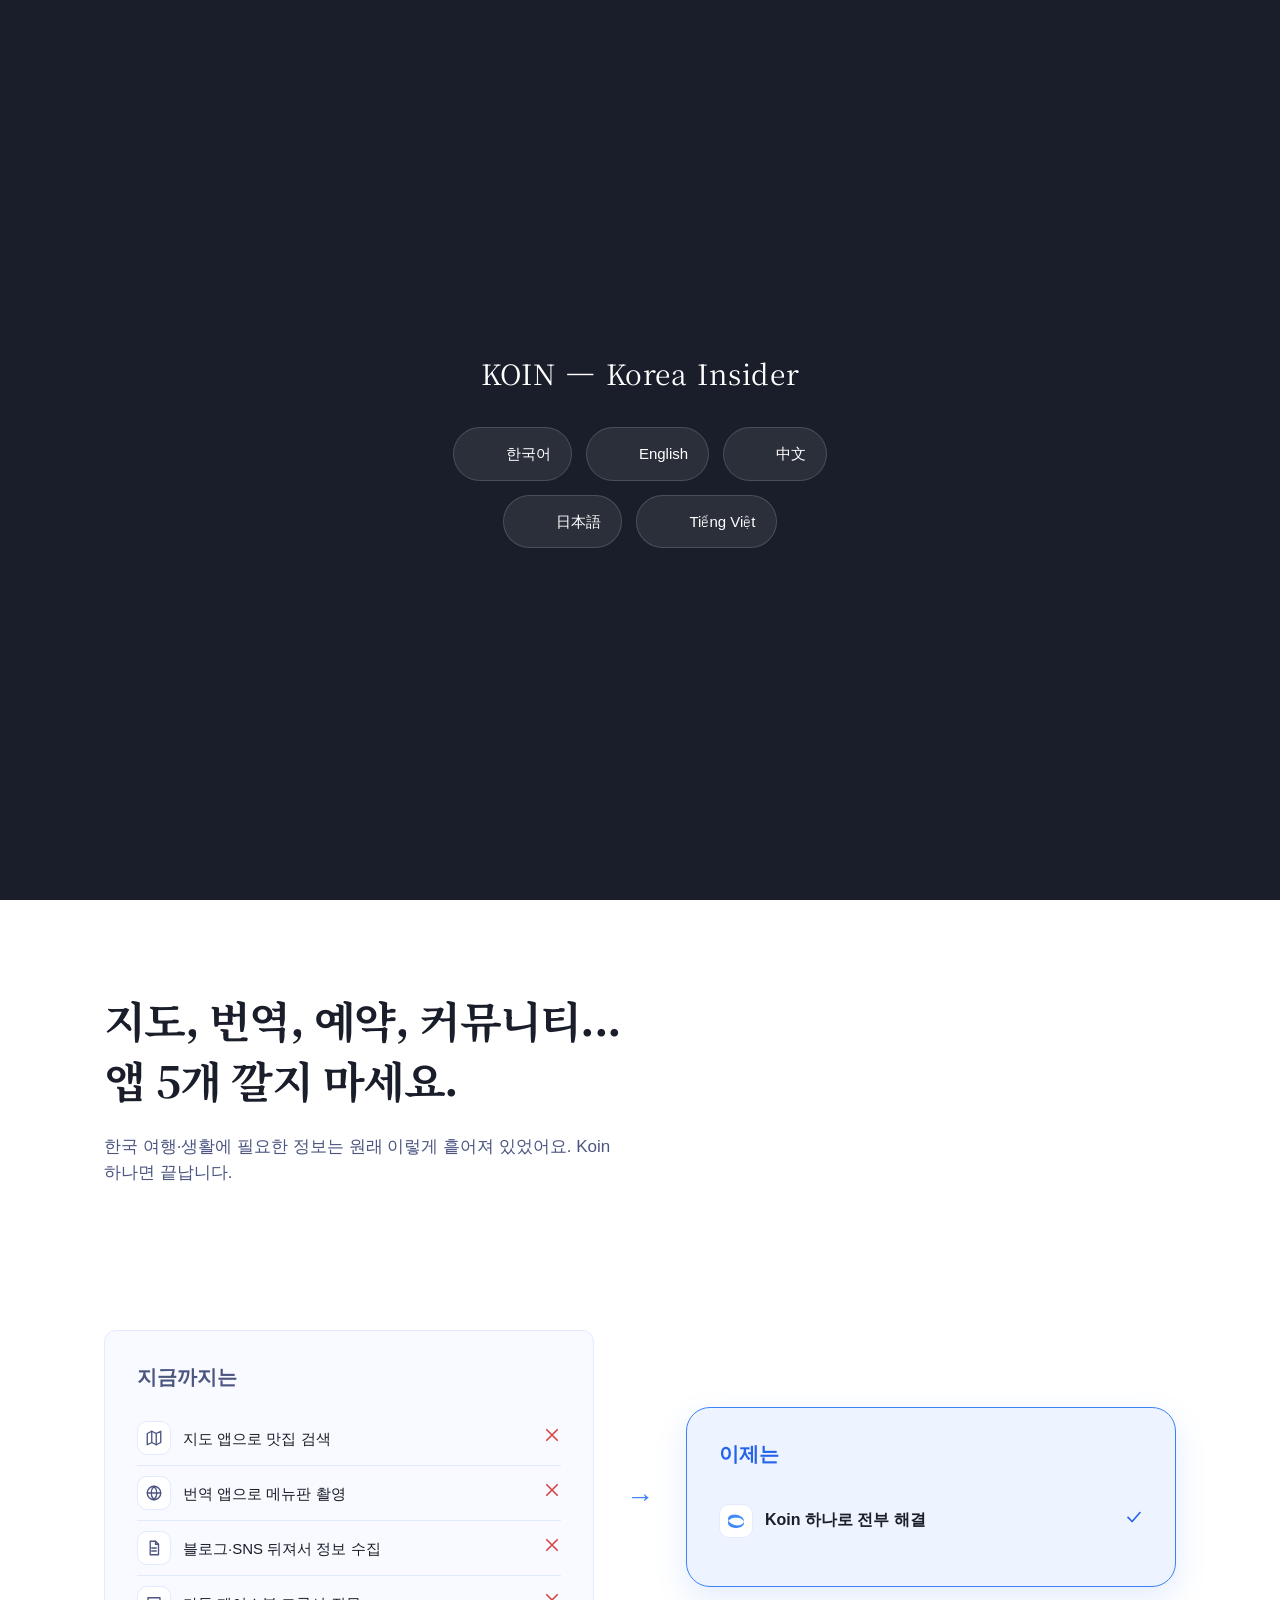
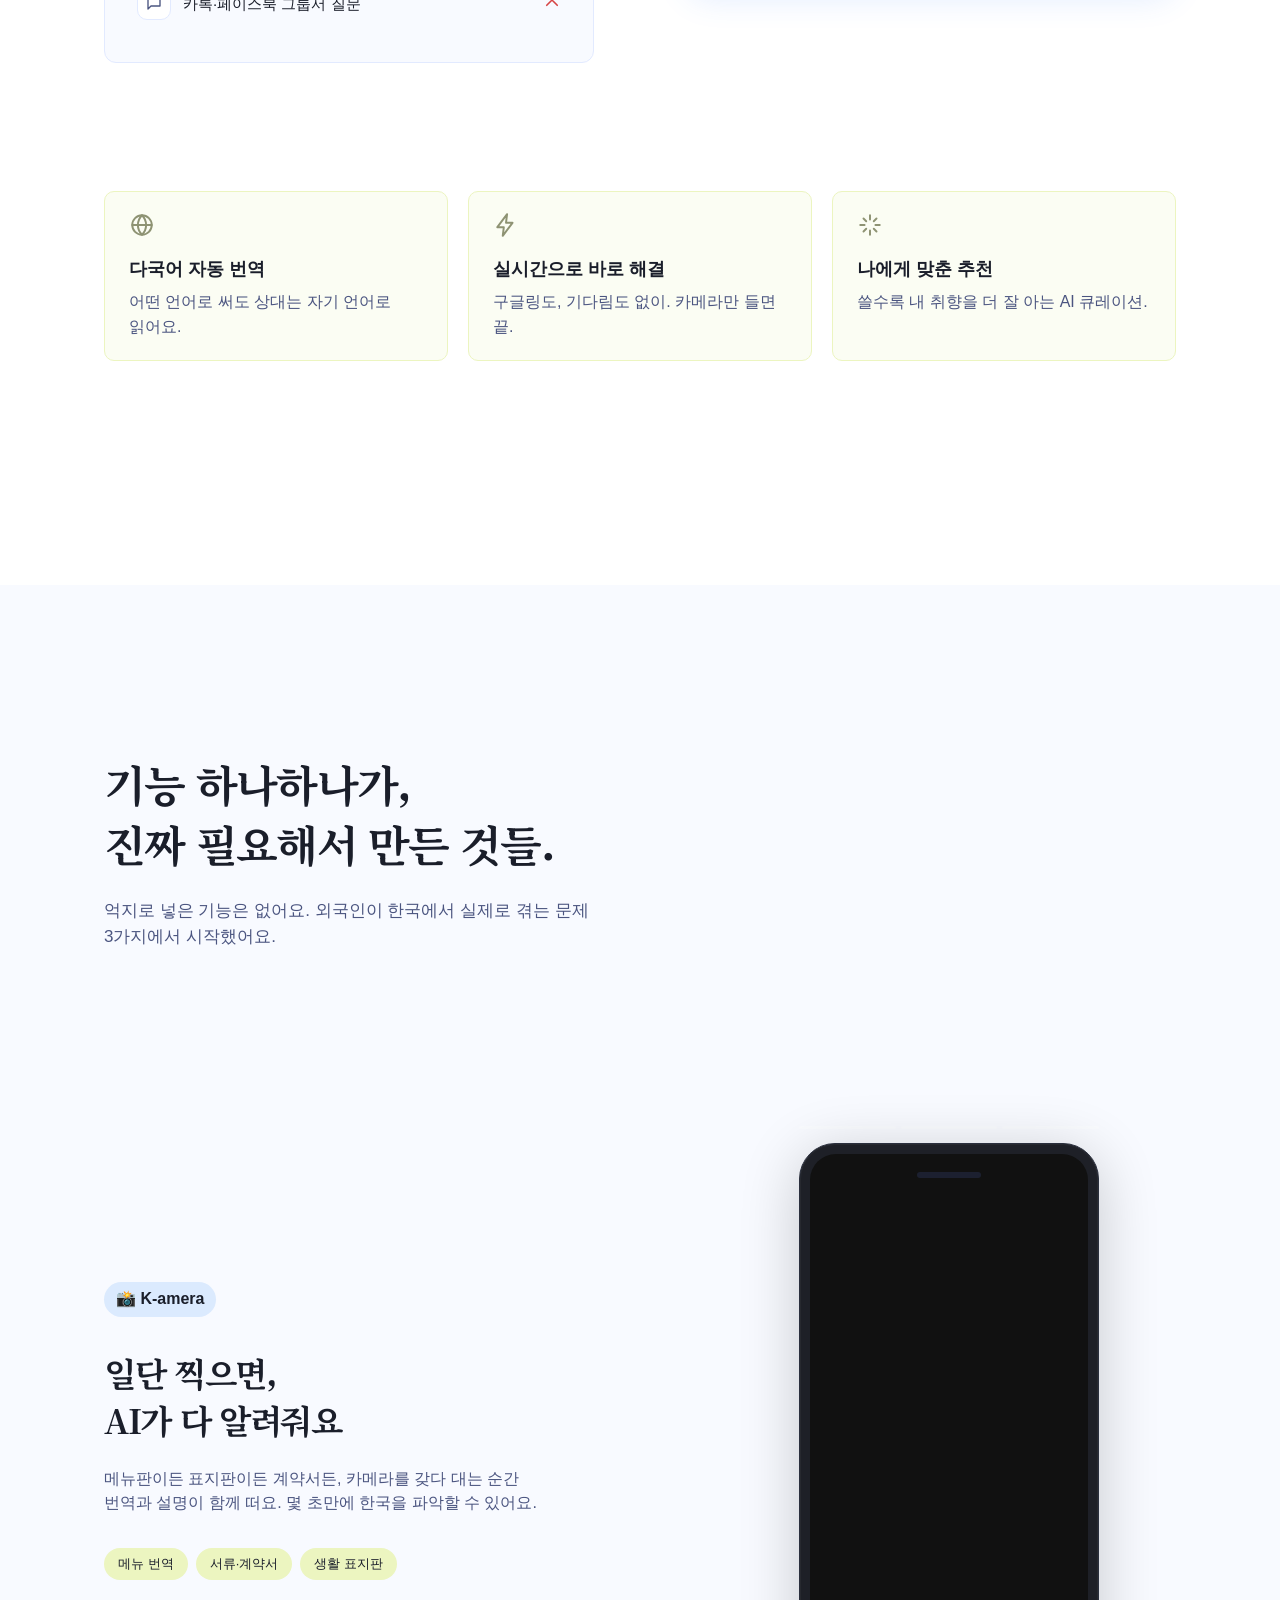
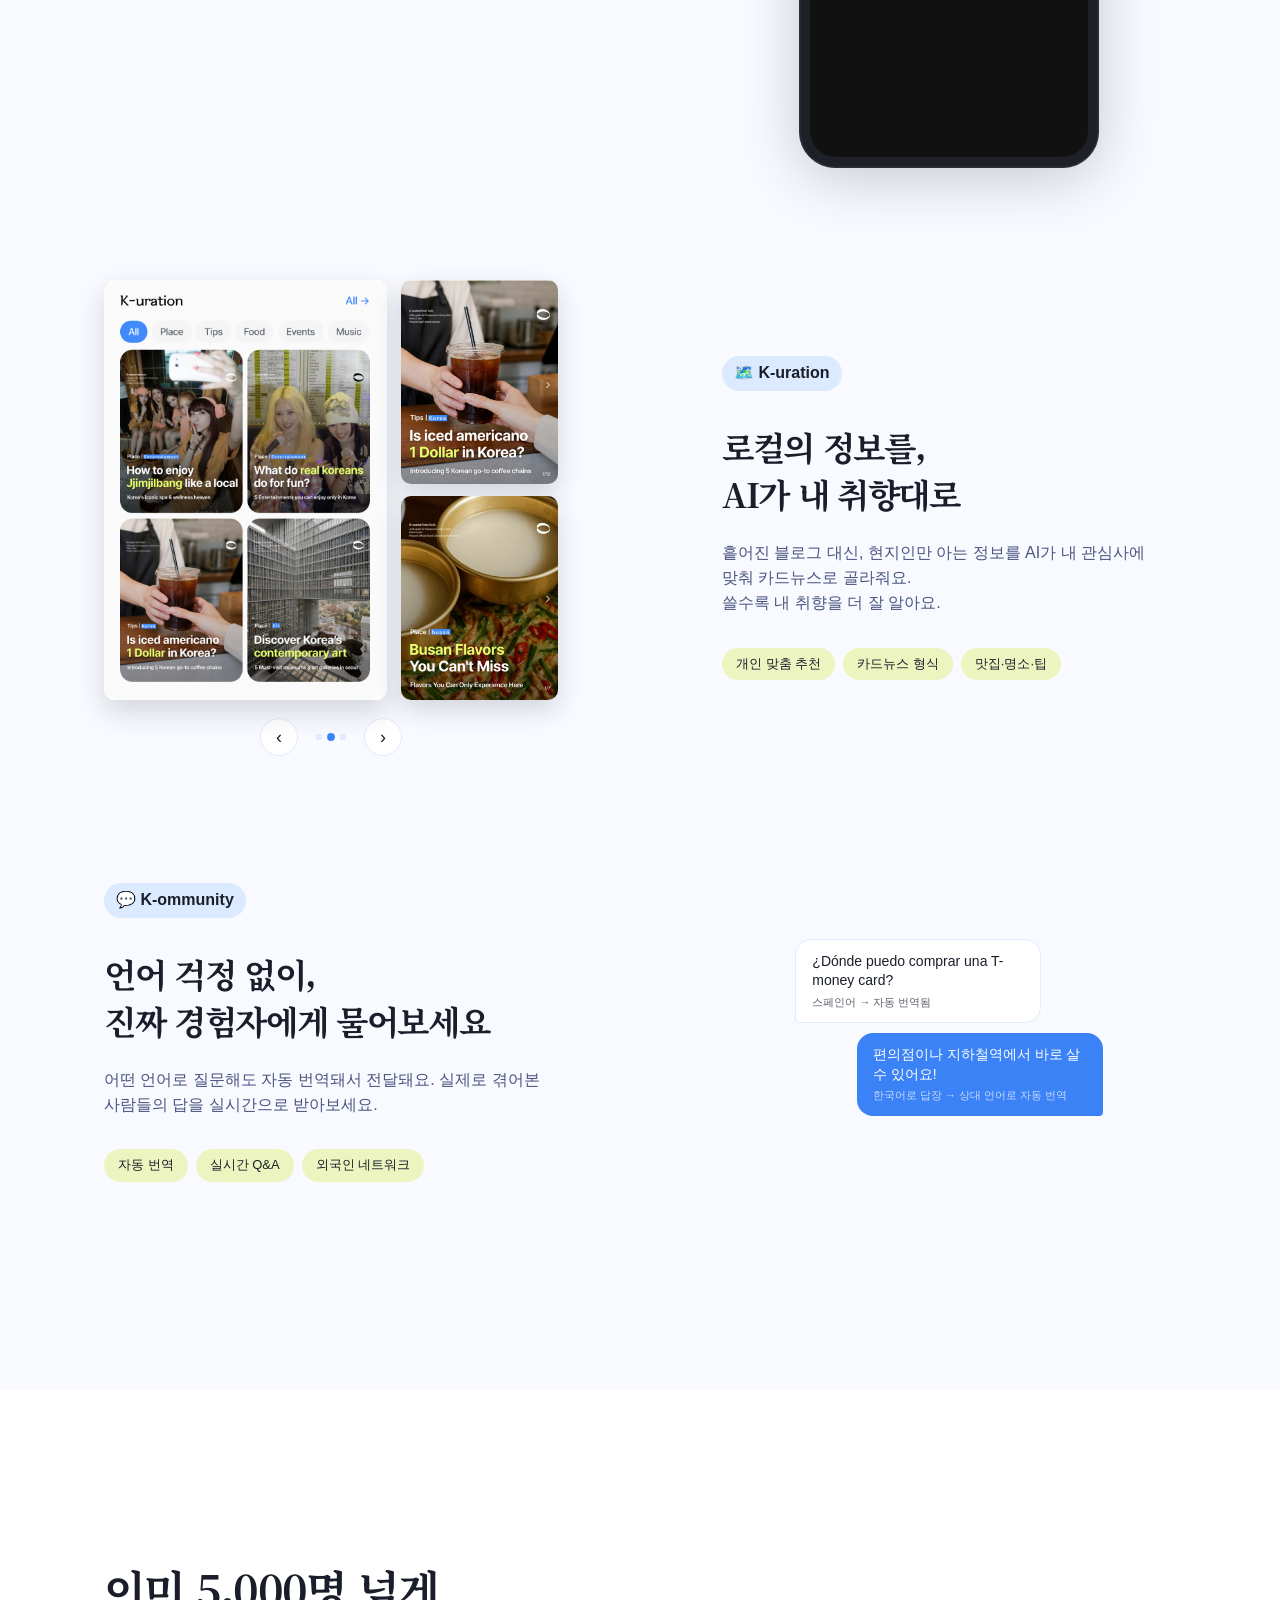
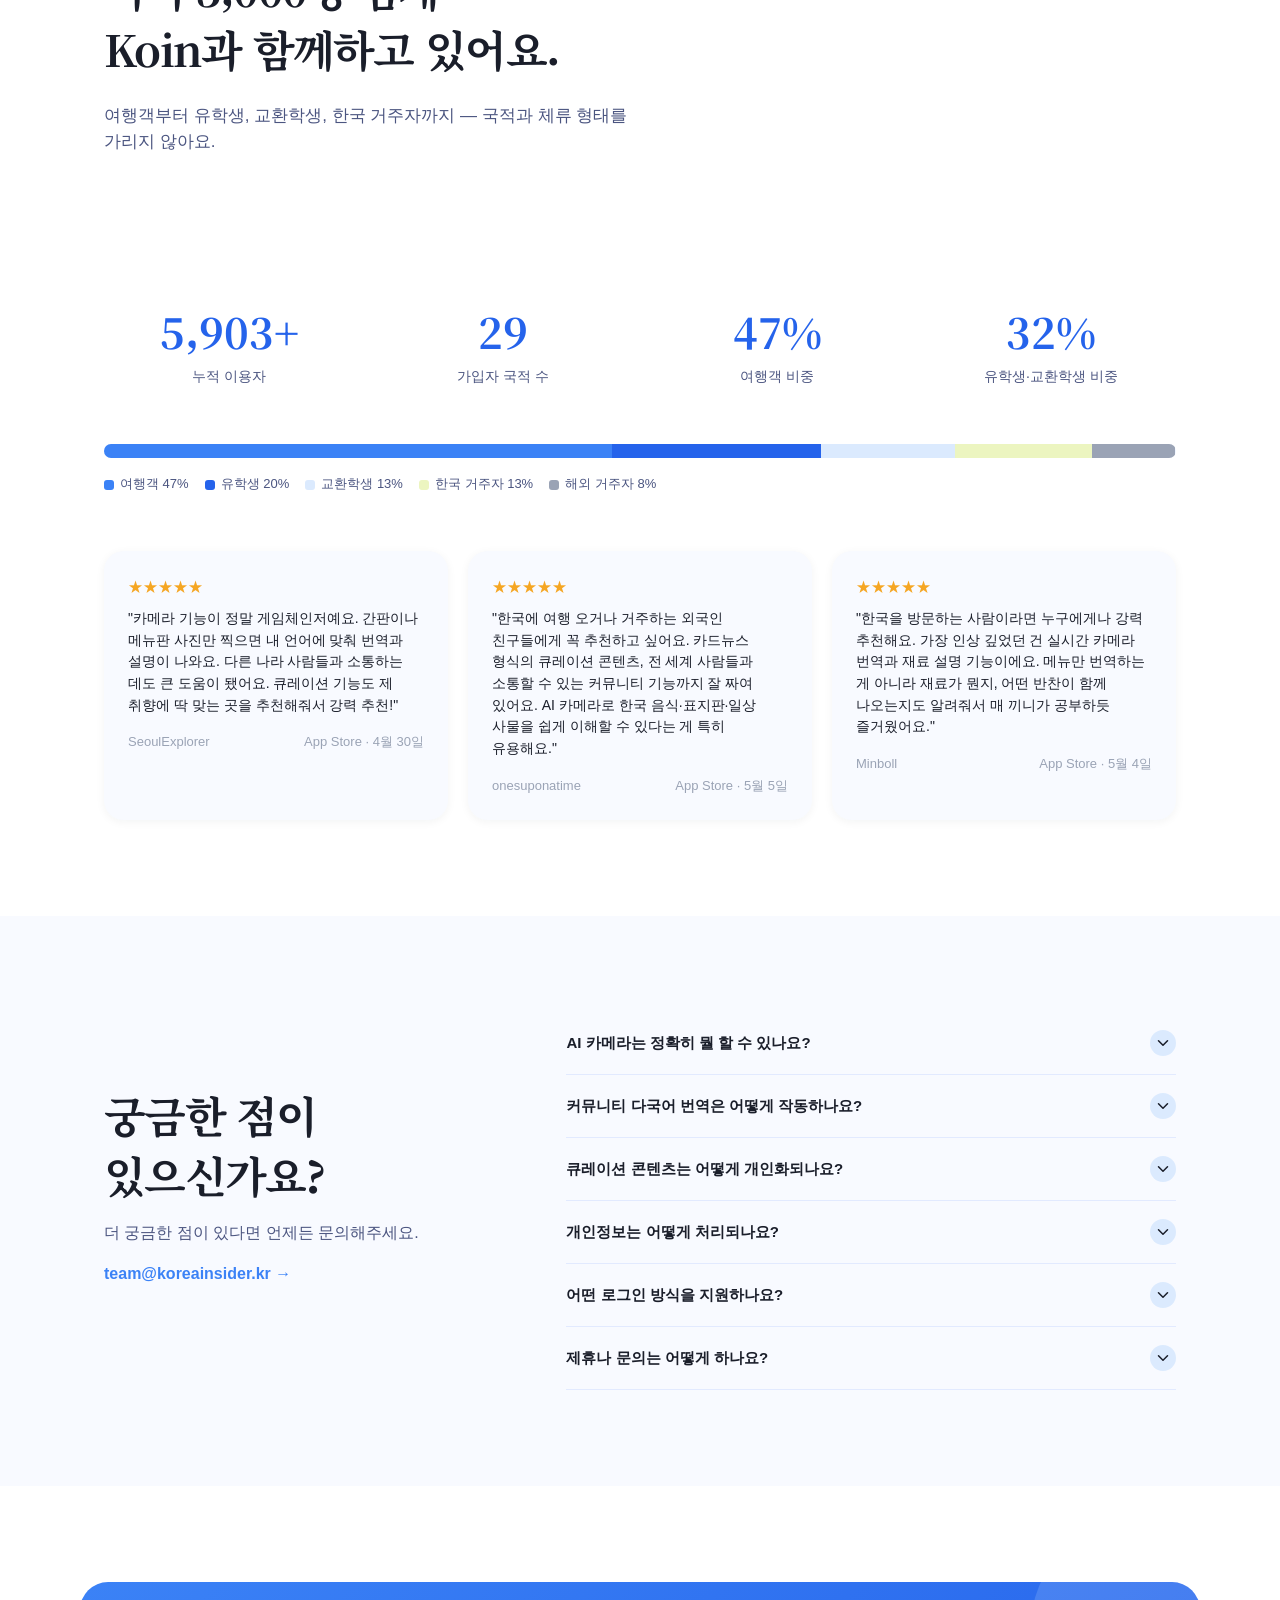
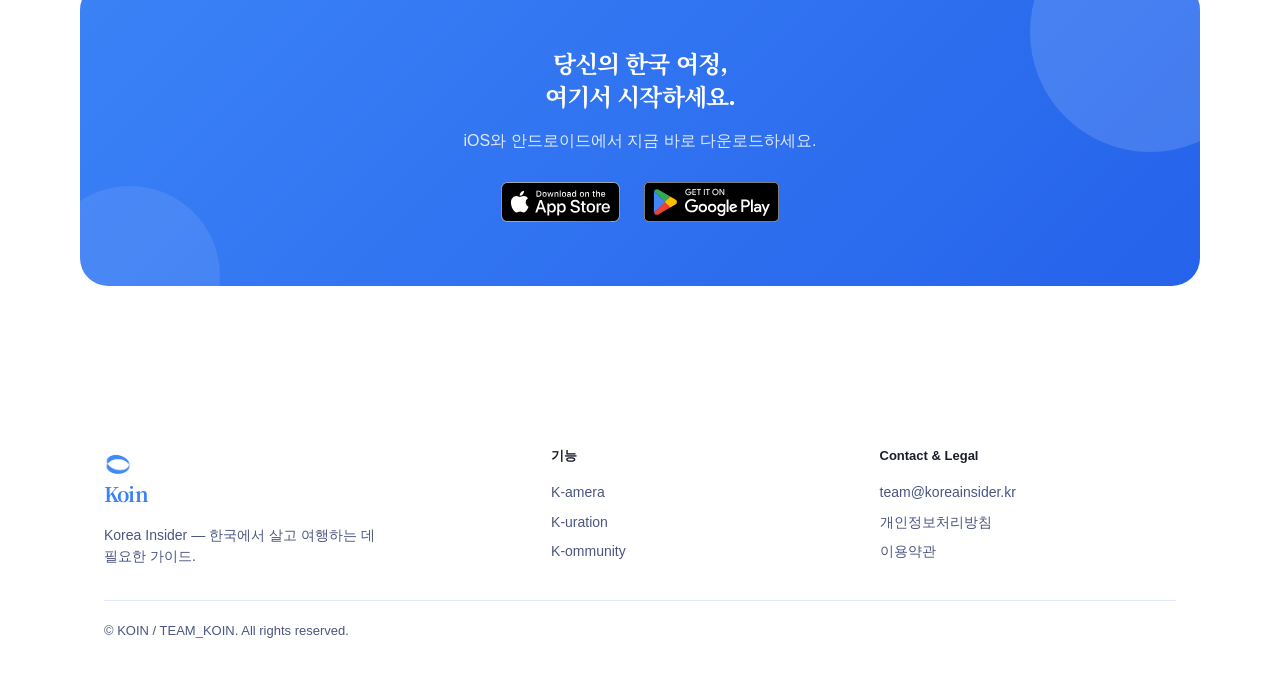
==== commit 764ddfec: "fix: colors, paddings, images" ====
--- a/index.html
+++ b/index.html
@@ -1,1189 +1,3106 @@
-<!DOCTYPE html>
+<!doctype html>
 <html lang="ko">
-<head>
-<meta charset="UTF-8">
-<meta name="viewport" content="width=device-width, initial-scale=1.0">
-<title>KOIN — Korea Insider</title>
-<meta name="description" content="여행 앱, 번역 앱, 예약 앱, 커뮤니티 앱... 다 깔지 마세요. 한국에서 필요한 건 코인 하나면 끝.">
-<meta property="og:title" content="KOIN — Korea Insider">
-<meta property="og:description" content="한국 방문 또는 거주 외국인을 위한 한국 생활 올인원 플랫폼.">
-<meta property="og:image" content="https://koreainsider.kr/assets/og-image.png">
-<meta property="og:type" content="website">
-<meta property="og:url" content="https://koreainsider.kr">
-<meta property="og:locale" content="ko_KR">
-<meta property="og:locale:alternate" content="en_US">
-<meta property="og:locale:alternate" content="zh_CN">
-<meta property="og:locale:alternate" content="ja_JP">
-<meta property="og:locale:alternate" content="vi_VN">
-<meta name="twitter:card" content="summary_large_image">
-<link rel="stylesheet" href="https://cdn.jsdelivr.net/gh/fonts-archive/GapyeongHanseokbong/subsets/GapyeongHanseokbong-dynamic-subset.css" type="text/css">
-<link rel="preconnect" href="https://fonts.googleapis.com">
-<link rel="preconnect" href="https://fonts.gstatic.com" crossorigin>
-<link href="https://fonts.googleapis.com/css2?family=Noto+Serif+KR:wght@300;400;600&display=swap" rel="stylesheet">
-<link rel="stylesheet" href="https://cdn.jsdelivr.net/npm/pretendard@1.3.9/dist/web/static/pretendard.css" crossorigin>
-<style>
-/* ===== Design tokens (기존 브랜드 유지) ===== */
-:root{
-  --primary:#3B82F6;
-  --primary-dk:#2563EB;
-  --secondary:#DBEAFE;
-  --tertiary:#ECF5C0;
-  --bg:#FFFFFF;
-  --bg-2:#F8FAFF;
-  --bg-3:#EEF4FF;
-  --text:#1A1E2A;
-  --sub:#4B5580;
-  --muted:#9AA3B5;
-  --border:#E2EAFF;
-  --radius:16px;
-  --radius-sm:10px;
-  --serif:'Gapyeong Hanseokbong','Noto Serif KR',serif;
-  --sans:'Pretendard','Apple SD Gothic Neo',sans-serif;
-  --maxw:1120px;
-}
-*{box-sizing:border-box;margin:0;padding:0}
-html{scroll-behavior:smooth;scroll-padding-top:88px}
-body{
-  font-family:var(--sans);
-  color:var(--text);
-  background:var(--bg);
-  line-height:1.55;
-  -webkit-font-smoothing:antialiased;
-}
-img{max-width:100%;display:block}
-a{color:inherit;text-decoration:none}
-.wrap{max-width:var(--maxw);margin:0 auto;padding:0 24px}
-h1,h2,h3{font-family:var(--serif);font-weight:700;line-height:1.2;letter-spacing:-0.01em}
-section{padding:96px 0}
-@media(max-width:768px){section{padding:64px 0}}
-
-.eyebrow{
-  font-family:var(--sans);
-  font-size:14px;
-  font-weight:600;
-  color:var(--primary);
-  margin-bottom:12px;
-}
-.section-title{font-size:clamp(2rem,3.5vw,2.7rem);margin-bottom:16px}
-.section-sub{font-size:17px;color:var(--sub);max-width:560px;margin-bottom:48px}
-
-.btn{
-  display:inline-flex;align-items:center;gap:8px;
-  padding:14px 28px;border-radius:100px;
-  font-weight:600;font-size:15px;
-  border:none;cursor:pointer;
-  transition:transform .15s ease, box-shadow .15s ease;
-}
-.btn:hover{transform:translateY(-2px)}
-.btn-primary{background:var(--primary);color:#fff;box-shadow:0 8px 20px rgba(59,130,246,.28)}
-.btn-primary:hover{background:var(--primary-dk)}
-.btn-ghost{background:var(--tertiary);color:var(--text)}
-.btn-ghost:hover{filter:brightness(.94)}
-.store-badge{
-  display:flex;align-items:center;gap:10px;
-  padding:10px 18px;border-radius:12px;
-  background:var(--text);color:#fff;
-  font-size:13px;
-}
-.store-badge small{display:block;font-size:10px;color:#B8C0D8;font-weight:400}
-.store-badge strong{font-size:15px;font-weight:600}
-
-/* ===== 언어 선택 오버레이 (최초 방문 1회) ===== */
-#lang-selector{
-  position:fixed;inset:0;background:var(--text);
-  color:#fff;z-index:200;
-  display:flex;flex-direction:column;align-items:center;justify-content:center;gap:32px;
-}
-#lang-selector.hidden{display:none}
-#lang-selector .brandmark{font-family:var(--serif);font-size:28px;letter-spacing:.02em}
-.lang-grid{display:flex;flex-wrap:wrap;justify-content:center;gap:14px;max-width:480px}
-.lang-opt{
-  display:flex;align-items:center;gap:10px;
-  padding:14px 20px;border-radius:100px;
-  background:rgba(255,255,255,.08);
-  border:1px solid rgba(255,255,255,.15);
-  cursor:pointer;font-size:15px;font-weight:500;
-  transition:background .15s;
-}
-.lang-opt:hover{background:rgba(255,255,255,.18)}
-.lang-opt img{width:22px;height:16px;border-radius:2px;object-fit:cover}
-
-/* ===== NAV ===== */
-nav{
-  position:sticky;top:0;z-index:100;
-  background:rgba(255,255,255,.9);backdrop-filter:blur(10px);
-  border-bottom:1px solid var(--border);
-}
-.nav-inner{display:flex;align-items:center;justify-content:space-between;padding:14px 24px;max-width:var(--maxw);margin:0 auto}
-.logo{display:flex;align-items:center;gap:8px;font-family:var(--serif);font-size:20px;font-weight:700}
-.logo img{width:28px;height:28px}
-.nav-links{display:flex;gap:28px;font-size:14px;font-weight:500;color:var(--sub)}
-.nav-right{display:flex;align-items:center;gap:16px}
-.lang-switch{display:flex;gap:6px}
-.lang-switch button{background:none;border:none;font-size:17px;cursor:pointer;opacity:.5;padding:2px}
-.lang-switch button.active{opacity:1}
-.nav-cta{padding:10px 20px;border-radius:100px;background:var(--primary);color:#fff;font-size:14px;font-weight:600}
-.hamburger{display:none;background:none;border:none;font-size:22px;cursor:pointer}
-@media(max-width:860px){.nav-links{display:none}.hamburger{display:block}}
-
-/* ===== HERO ===== */
-.hero{padding:72px 0 40px;background:linear-gradient(180deg,var(--tertiary) 0%,var(--bg) 65%)}
-.hero-grid{display:grid;grid-template-columns:1.1fr .9fr;gap:48px;align-items:center}
-@media(max-width:900px){.hero-grid{grid-template-columns:1fr}}
-.hero-title{font-size:clamp(2.6rem,5vw,4.2rem);margin-bottom:20px}
-.hero-sub{font-size:18px;color:var(--sub);margin-bottom:32px;max-width:480px}
-.hero-cta-row{display:flex;flex-wrap:wrap;gap:14px;margin-bottom:28px}
-.hero-store-row{display:flex;flex-wrap:wrap;gap:12px;align-items:center}
-.qr-box{display:flex;align-items:center;gap:10px;margin-top:20px}
-.qr-box img{width:64px;height:64px;border-radius:8px;border:1px solid var(--border)}
-.qr-box span{font-size:13px;color:var(--sub)}
-
-/* ===== KR-VISUAL: 대한민국 실루엣 + 기능 미리보기 플로팅 칩 ===== */
-.kr-visual{position:relative;height:480px}
-.kr-map{position:absolute;left:50%;top:50%;transform:translate(-50%,-50%);height:340px;width:auto;z-index:2;filter:drop-shadow(0 22px 40px rgba(59,130,246,.32))}
-.kr-map-shape{fill:var(--primary);stroke:var(--primary-dk);stroke-width:.6;stroke-linejoin:round}
-.kr-map-jeju{fill:var(--tertiary);stroke:var(--primary-dk);stroke-width:.6;stroke-linejoin:round}
-
-/* 지도 위 거점 핀 + 펄스 링 (viewBox 0 0 100 200 좌표계를 그대로 재사용) */
-.kr-pins{position:absolute;left:50%;top:50%;transform:translate(-50%,-50%);height:340px;width:170px;z-index:4;pointer-events:none}
-.kr-pin{position:absolute;width:10px;height:10px;margin:-5px 0 0 -5px;border-radius:50%;background:#fff;box-shadow:0 0 0 2px var(--primary-dk),0 2px 6px rgba(10,14,26,.35)}
-.kr-pin::after{
-  content:'';position:absolute;inset:-5px;border-radius:50%;border:2px solid var(--primary-dk);
-  opacity:0;animation:kr-ping 2.6s ease-out infinite;
-}
-.kr-pin-seoul::after{animation-delay:0s}
-.kr-pin-donghae::after{animation-delay:.6s}
-.kr-pin-busan::after{animation-delay:1.2s}
-@keyframes kr-ping{0%{transform:scale(.6);opacity:.8}80%{opacity:0}100%{transform:scale(2.2);opacity:0}}
-
-/* 핀 ↔ 칩 연결선 */
-.kr-lines{position:absolute;inset:0;z-index:3;pointer-events:none;overflow:visible}
-.kr-line{fill:none;stroke:var(--primary-dk);stroke-width:1.4;stroke-dasharray:4 4;opacity:.28;transition:opacity .25s ease,stroke .25s ease}
-.kr-visual:has(.kr-chip-1:hover) .kr-line-1,.kr-visual:has(.kr-chip-1:focus-visible) .kr-line-1,.kr-visual:has(.kr-chip-1.is-active) .kr-line-1,
-.kr-visual:has(.kr-chip-2:hover) .kr-line-2,.kr-visual:has(.kr-chip-2:focus-visible) .kr-line-2,.kr-visual:has(.kr-chip-2.is-active) .kr-line-2,
-.kr-visual:has(.kr-chip-3:hover) .kr-line-3,.kr-visual:has(.kr-chip-3:focus-visible) .kr-line-3,.kr-visual:has(.kr-chip-3.is-active) .kr-line-3{
-  opacity:.9;stroke:var(--primary)
-}
-
-/* 플로팅 뱃지 칩: 작은 썸네일 + 알약 라벨 */
-.kr-chip{
-  position:absolute;display:flex;flex-direction:column;align-items:center;gap:6px;
-  padding:6px;background:#fff;border-radius:18px;
-  box-shadow:0 10px 25px rgba(26,30,42,.14);border:1px solid rgba(226,234,255,.8);
-  z-index:5;opacity:0;animation:kr-pop .5s ease forwards;animation-delay:var(--d,0s);
-  transition:transform .3s cubic-bezier(.34,1.56,.64,1),box-shadow .3s ease,border-color .3s ease;
-}
-.kr-chip:hover,.kr-chip:focus-visible,.kr-chip.is-active{
-  transform:translateY(-8px) scale(1.3);
-  box-shadow:0 20px 35px rgba(59,130,246,.25);border-color:var(--primary);z-index:10;
-}
-.kr-chip img{width:180px;height:225px;object-fit:cover;object-position:top center;border-radius:12px;background:var(--bg-3)}
-.kr-chip span{font-size:12px;font-weight:700;color:var(--text);white-space:nowrap;padding:2px 8px;border-radius:100px;background:var(--tertiary)}
-@keyframes kr-pop{from{opacity:0;translate:0 8px}to{opacity:1;translate:0 0}}
-
-.kr-chip-1{top:4%;left:-16%}
-.kr-chip-2{top:10;right:-16%}
-.kr-chip-3{bottom:-30%;left:56%}
-
-@media(max-width:900px){
-  .kr-visual{height:auto;display:flex;flex-direction:column;align-items:center;gap:14px;padding:8px 0 4px}
-  .kr-map{position:static;transform:none;height:220px;filter:drop-shadow(0 12px 24px rgba(59,130,246,.24))}
-  .kr-pins,.kr-lines{display:none}
-  .kr-chip{position:static;transform:none!important;flex-direction:row;width:100%;max-width:280px;animation-delay:0s!important}
-  .kr-chip:hover,.kr-chip:active{transform:translateY(-4px)!important}
-  .kr-chip img{width:110px;height:140px}
-}
-
-/* ===== PROBLEM → SOLUTION ===== */
-.compare{display:grid;grid-template-columns:1fr auto 1fr;gap:32px;align-items:center;margin-bottom:56px}
-@media(max-width:760px){.compare{grid-template-columns:1fr}}
-.compare-arrow{font-size:28px;color:var(--primary);text-align:center}
-@media(max-width:760px){.compare-arrow{transform:rotate(90deg)}}
-.compare-card{padding:32px;border:1.5px solid var(--border)}
-.compare-before{background:var(--bg-2);border-radius:12px}
-.compare-after{background:var(--bg-3);border-color:var(--primary);border-radius:24px;box-shadow:0 12px 32px rgba(59,130,246,.14)}
-.compare-card h3{font-family:var(--sans);font-size:15px;font-weight:700;color:var(--sub);margin-bottom:20px}
-.compare-after h3{color:var(--primary-dk)}
-.app-row{display:flex;align-items:center;gap:12px;padding:10px 0;border-bottom:1px solid var(--border);font-size:15px}
-.app-row:last-child{border-bottom:none}
-.app-row .ico{width:34px;height:34px;border-radius:10px;background:#fff;border:1px solid var(--border);display:flex;align-items:center;justify-content:center;color:var(--sub)}
-.app-row .x{margin-left:auto;color:#D64545}
-.compare-after .app-row{border-bottom:none;padding:16px 0;font-size:16px;font-weight:600}
-.compare-after .ico{overflow:hidden}
-.compare-after .check{margin-left:auto;color:var(--primary-dk)}
-
-.reasons-strip{display:grid;grid-template-columns:repeat(3,1fr);gap:20px}
-@media(max-width:760px){.reasons-strip{grid-template-columns:1fr}}
-.reason{padding:20px 24px;border-radius:0 var(--radius-sm) var(--radius-sm) 0;background:var(--bg-2);border-left:4px solid var(--primary)}
-.reason .r-ico{color:var(--primary);margin-bottom:10px}
-.reason .r-ico .icon-lg{width:26px;height:26px}
-.reason h4{font-size:15px;font-weight:700;margin-bottom:6px}
-.reason p{font-size:14px;color:var(--sub)}
-
-/* ===== FEATURES ===== */
-.feature-block{display:grid;grid-template-columns:1fr 1fr;gap:56px;align-items:center;margin-bottom:112px}
-.feature-block:nth-child(even){direction:rtl}
-.feature-block:nth-child(even) > *{direction:ltr}
-@media(max-width:860px){.feature-block{grid-template-columns:1fr;margin-bottom:72px}.feature-block:nth-child(even){direction:ltr}}
-.feature-tag{display:inline-block;font-size:13px;font-weight:700;color:var(--text);background:var(--tertiary);padding:5px 12px;border-radius:100px;margin-bottom:14px}
-.feature-block h3{font-size:clamp(1.6rem,3vw,2.1rem);margin-bottom:14px}
-.feature-block p{font-size:16px;color:var(--sub);margin-bottom:20px;max-width:440px}
-.pill-row{display:flex;flex-wrap:wrap;gap:8px}
-.pill{font-size:13px;padding:6px 14px;border-radius:100px;background:var(--tertiary);color:var(--text)}
-
-/* K-amera visual */
-.kamera-visual{position:relative;background:var(--text);border-radius:24px;padding:24px;max-width:320px;margin:0 auto;overflow:hidden;transition:transform .3s ease}
-.kamera-visual:hover{transform:translateY(-6px)}
-.kamera-visual img,.kamera-visual video{border-radius:14px;width:100%}
-.scan-line{position:absolute;left:24px;right:24px;height:2px;background:var(--tertiary);box-shadow:0 0 12px var(--tertiary);animation:scan 2.6s ease-in-out infinite}
-@keyframes scan{0%{top:24px;opacity:0}15%{opacity:1}50%{top:calc(100% - 24px)}85%{opacity:1}100%{top:24px;opacity:0}}
-.kamera-tag{position:absolute;background:#fff;color:var(--text);font-size:12px;font-weight:600;padding:6px 10px;border-radius:8px;box-shadow:0 6px 16px rgba(0,0,0,.2)}
-.kamera-tag.t1{top:38%;left:36px}
-.kamera-tag.t2{bottom:22%;right:36px}
-
-/* K-amera 스토리형 단일 폰 프레임 + crossfade */
-.kamera-phone-wrap{width:100%;max-width:300px;margin:0 auto}
-.kamera-progress{display:flex;gap:5px;margin-bottom:14px}
-.kamera-progress i{flex:1;height:3px;border-radius:100px;background:rgba(255,255,255,.25);overflow:hidden;position:relative;font-style:normal}
-.kamera-progress i::after{content:'';position:absolute;inset:0;background:var(--tertiary);transform:scaleX(0);transform-origin:left;animation:kp-fill 6s linear infinite}
-.kamera-progress i:nth-child(1)::after{animation-delay:0s}
-.kamera-progress i:nth-child(2)::after{animation-delay:2s}
-.kamera-progress i:nth-child(3)::after{animation-delay:4s}
-@keyframes kp-fill{0%{transform:scaleX(0)}16.6%{transform:scaleX(1)}100%{transform:scaleX(1)}}
-.kamera-phone{
-  width:100%;position:relative;background:#0c0e14;border-radius:36px;padding:14px;
-  border:2px solid #2a2f3d;box-shadow:0 30px 60px rgba(0,0,0,.45),inset 0 0 0 1px rgba(255,255,255,.04);
-  box-sizing:border-box;transition:transform .3s ease;
-}
-.kamera-phone:hover{transform:translateY(-6px)}
-.kamera-phone::before{content:'';position:absolute;top:28px;left:50%;transform:translateX(-50%);width:64px;height:6px;border-radius:100px;background:#1c2030;z-index:2}
-.kamera-phone-screen{position:relative;border-radius:24px;overflow:hidden;aspect-ratio:9/17.5;background:#111}
-.kamera-slide{position:absolute;inset:0;opacity:0;animation:kp-cross 6s linear infinite}
-.kamera-slide:nth-child(1){animation-delay:0s}
-.kamera-slide:nth-child(2){animation-delay:2s}
-.kamera-slide:nth-child(3){animation-delay:4s}
-.kamera-slide-bg{position:absolute;inset:-20px;background-size:cover;background-position:center;filter:blur(24px) brightness(.55);transform:scale(1.15)}
-.kamera-slide img{position:relative;width:100%;height:100%;object-fit:contain;object-position:center}
-@keyframes kp-cross{0%{opacity:0}3%{opacity:1}30%{opacity:1}36%{opacity:0}100%{opacity:0}}
-.kamera-caption-row{position:relative;height:22px;margin-bottom:10px}
-.kamera-caption{position:absolute;left:0;right:0;top:0;color:var(--text);font-size:15px;font-weight:700;text-align:center;opacity:0;animation:kp-caption 6s linear infinite}
-@keyframes kp-caption{0%{opacity:1}32%{opacity:1}33%{opacity:0}100%{opacity:0}}
-
-/* K-uration: 왼쪽 고정 피드 + 오른쪽 책장 넘기기 카드 2장 */
-.kuration-frame{max-width:380px;margin:0 auto}
-.kf-layout{display:grid;grid-template-columns:1.25fr 1fr;grid-template-rows:1fr;gap:14px;align-items:stretch;height:420px;perspective:1200px}
-.kf-fixed{width:100%;height:100%;min-height:0;min-width:0}
-.kf-fixed img{width:100%;height:100%;object-fit:contain;object-position:top center;border-radius:var(--radius-sm);box-shadow:0 12px 28px rgba(26,30,42,.16)}
-.kf-flipper{display:flex;flex-direction:column;gap:12px;height:100%;min-height:0;min-width:0;transform-style:preserve-3d;transform-origin:left center}
-.kf-card-item{flex:1;min-height:0;overflow:hidden;border-radius:var(--radius-sm);box-shadow:0 10px 24px rgba(26,30,42,.16)}
-.kf-card-item img{width:100%;height:100%;object-fit:cover;object-position:top center;display:block;transition:transform .3s ease}
-.kf-card-item img:hover{transform:scale(1.03)}
-.kf-flipper.turn-out{animation:kf-flip-out .32s cubic-bezier(.4,0,.2,1) forwards}
-.kf-flipper.turn-in{animation:kf-flip-in .35s cubic-bezier(0,0,.2,1) forwards}
-@keyframes kf-flip-out{to{transform:rotateY(-85deg);opacity:.1}}
-@keyframes kf-flip-in{from{transform:rotateY(85deg);opacity:.1}to{transform:rotateY(0deg);opacity:1}}
-.ks-nav{display:flex;align-items:center;justify-content:center;gap:18px;margin-top:18px}
-.ks-btn{width:38px;height:38px;border-radius:50%;border:1px solid var(--border);background:#fff;font-size:18px;line-height:1;color:var(--text);cursor:pointer;display:flex;align-items:center;justify-content:center;transition:background .15s,border-color .15s}
-.ks-btn:hover{background:var(--secondary);border-color:var(--primary)}
-.ks-dots{display:flex;gap:6px}
-.ks-dots i{width:6px;height:6px;border-radius:50%;background:var(--border);transition:background .2s,transform .2s}
-.ks-dots i.active{background:var(--primary);transform:scale(1.3)}
-
-/* K-ommunity chat */
-.chat-box{background:var(--bg-2);border-radius:var(--radius);padding:24px;max-width:380px;margin:0 auto}
-.bubble{max-width:80%;padding:12px 16px;border-radius:16px;font-size:14px;margin-bottom:10px;line-height:1.4}
-.bubble.them{background:#fff;border:1px solid var(--border);border-bottom-left-radius:4px}
-.bubble.me{background:var(--primary);color:#fff;margin-left:auto;border-bottom-right-radius:4px}
-.bubble .lang-tag{display:block;font-size:11px;opacity:.7;margin-top:4px}
-
-/* ===== SOCIAL PROOF ===== */
-.stats-row{display:grid;grid-template-columns:repeat(4,1fr);gap:24px;margin-bottom:56px;text-align:center}
-@media(max-width:760px){.stats-row{grid-template-columns:repeat(2,1fr)}}
-.stat b{display:block;font-family:var(--serif);font-size:clamp(2rem,4vw,2.6rem);color:var(--primary-dk)}
-.stat span{font-size:14px;color:var(--sub)}
-
-.residence-bar{display:flex;height:14px;border-radius:100px;overflow:hidden;margin-bottom:16px;background:var(--bg-3)}
-.residence-bar>div{transition:width 1.1s cubic-bezier(.2,.8,.2,1)}
-.residence-legend{display:flex;flex-wrap:wrap;gap:16px;font-size:13px;color:var(--sub);margin-bottom:56px}
-.residence-legend span{display:flex;align-items:center;gap:6px}
-.residence-legend i{width:10px;height:10px;border-radius:3px;display:inline-block}
-
-.reviews-grid{display:grid;grid-template-columns:repeat(3,1fr);gap:20px}
-@media(max-width:860px){.reviews-grid{grid-template-columns:1fr}}
-.review-card{background:var(--bg-2);border-radius:20px;padding:24px;box-shadow:0 2px 10px rgba(26,30,42,.05);transition:transform .2s ease,box-shadow .2s ease}
-.review-card:hover{transform:translateY(-4px);box-shadow:0 16px 32px rgba(26,30,42,.1)}
-.rating-badge{display:inline-flex;align-items:center;gap:10px;padding:10px 18px;border-radius:100px;background:var(--bg-2);border:1px solid var(--border);font-size:14px;margin-bottom:20px}
-.rating-badge b{font-family:var(--serif);font-size:17px;color:var(--primary-dk)}
-.review-stars{color:#F5A623;font-size:15px;margin-bottom:10px}
-.review-card p{font-size:14px;color:var(--text);margin-bottom:16px}
-.review-meta{display:flex;justify-content:space-between;font-size:13px;color:var(--muted)}
-
-/* ===== FAQ ===== */
-.faq-grid{display:grid;grid-template-columns:.8fr 1.2fr;gap:56px}
-@media(max-width:860px){.faq-grid{grid-template-columns:1fr}}
-.faq-item{border-bottom:1px solid var(--border)}
-.faq-q{display:flex;justify-content:space-between;align-items:center;padding:18px 0;cursor:pointer;font-weight:600;font-size:15px}
-.faq-a{max-height:0;overflow:hidden;transition:max-height .3s ease;font-size:14px;color:var(--sub)}
-.faq-a p{padding-bottom:18px}
-.faq-item.open .faq-q .chevron{transform:rotate(180deg)}
-.chevron{width:26px;height:26px;flex-shrink:0;display:inline-flex;align-items:center;justify-content:center;border-radius:50%;background:var(--tertiary);color:var(--text);transition:transform .2s}
-
-/* ===== DOWNLOAD CTA ===== */
-.download-cta{background:linear-gradient(135deg,var(--primary) 0%,var(--primary-dk) 100%);color:#fff;border-radius:28px;padding:64px 40px;text-align:center;margin:0 24px;position:relative;overflow:hidden}
-@media(min-width:1120px){.download-cta{margin:0 auto;max-width:var(--maxw)}}
-.download-cta::before{content:'';position:absolute;top:-70px;right:-70px;width:240px;height:240px;border-radius:50%;background:var(--tertiary);opacity:.16}
-.download-cta::after{content:'';position:absolute;bottom:-80px;left:-40px;width:180px;height:180px;border-radius:50%;background:var(--tertiary);opacity:.1}
-.download-cta h2{color:#fff;position:relative}
-.download-cta p{color:rgba(255,255,255,.85);margin-bottom:28px;position:relative}
-.download-cta .hero-store-row{justify-content:center;position:relative}
-
-/* ===== FOOTER ===== */
-footer{padding:64px 0 40px;font-size:14px;color:var(--sub)}
-.footer-grid{display:grid;grid-template-columns:1.4fr 1fr 1fr;gap:32px;margin-bottom:32px}
-@media(max-width:700px){.footer-grid{grid-template-columns:1fr}}
-.footer-grid h4{font-size:13px;color:var(--text);margin-bottom:12px}
-.footer-grid a{display:block;padding:4px 0}
-.footer-bottom{display:flex;justify-content:space-between;flex-wrap:wrap;gap:8px;border-top:1px solid var(--border);padding-top:20px;font-size:13px}
-
-/* ===== STICKY MOBILE DOWNLOAD BAR ===== */
-#sticky-bar{
-  position:fixed;left:0;right:0;bottom:-100px;z-index:90;
-  background:#fff;border-top:1px solid var(--border);
-  box-shadow:0 -8px 24px rgba(0,0,0,.08);
-  padding:12px 20px;display:flex;align-items:center;gap:12px;
-  transition:bottom .25s ease;
-}
-#sticky-bar.show{bottom:0}
-#sticky-bar span{flex:1;font-size:13px;font-weight:600}
-#sticky-bar button.close{background:none;border:none;font-size:16px;color:var(--muted);padding:4px}
-@media(min-width:761px){#sticky-bar{display:none}}
-
-[data-reveal]{opacity:0;transform:translateY(16px);transition:opacity .5s ease,transform .5s ease}
-[data-reveal].in{opacity:1;transform:none}
-
-/* ===== 아이콘 공통 ===== */
-.icon{width:18px;height:18px;flex-shrink:0}
-.icon-lg{width:22px;height:22px}
-
-/* ===== 사진/스크린샷 컨테이너 정리 (비율 고정으로 왜곡 방지) ===== */
-.kamera-visual img,.kamera-visual video{width:100%;aspect-ratio:9/16;object-fit:cover;object-position:top center;background:#111}
-
-/* ===== 모바일 메뉴 ===== */
-.hamburger{display:none;background:none;border:none;cursor:pointer;color:var(--text)}
-@media(max-width:860px){.nav-links{display:none}.hamburger{display:flex}}
-#mobile-menu{
-  position:fixed;inset:0;z-index:150;background:#fff;
-  display:flex;flex-direction:column;padding:20px 24px;
-  transform:translateY(-100%);transition:transform .3s ease;
-}
-#mobile-menu.open{transform:translateY(0)}
-.mm-top{display:flex;justify-content:space-between;align-items:center;margin-bottom:40px}
-.mm-top button{background:none;border:none;color:var(--text);cursor:pointer}
-#mobile-menu a{font-family:var(--serif);font-size:26px;padding:14px 0;border-bottom:1px solid var(--border)}
-.mm-langs{display:flex;gap:10px;margin-top:28px}
-.mm-langs button{border:1px solid var(--border);background:none;border-radius:100px;padding:8px 14px;font-size:15px}
-.mm-langs button.active{background:var(--secondary);border-color:var(--primary)}
-#mobile-menu .nav-cta{margin-top:auto;text-align:center;padding:16px;font-size:16px}
-</style>
-</head>
-<body>
-
-<!-- 아이콘 스프라이트 (이모지 대체용, 커스텀 스트로크 아이콘) -->
-<svg style="display:none">
-  <symbol id="i-map" viewBox="0 0 24 24" fill="none" stroke="currentColor" stroke-width="1.8" stroke-linecap="round" stroke-linejoin="round"><path d="M9 3 3 6v15l6-3 6 3 6-3V3l-6 3-6-3Z"/><path d="M9 3v15M15 6v15"/></symbol>
-  <symbol id="i-globe" viewBox="0 0 24 24" fill="none" stroke="currentColor" stroke-width="1.8" stroke-linecap="round" stroke-linejoin="round"><circle cx="12" cy="12" r="9"/><path d="M3 12h18M12 3c2.5 2.6 3.8 5.8 3.8 9s-1.3 6.4-3.8 9c-2.5-2.6-3.8-5.8-3.8-9S9.5 5.6 12 3Z"/></symbol>
-  <symbol id="i-doc" viewBox="0 0 24 24" fill="none" stroke="currentColor" stroke-width="1.8" stroke-linecap="round" stroke-linejoin="round"><path d="M7 3h7l4 4v14H7z"/><path d="M14 3v4h4M9 12h6M9 16h6"/></symbol>
-  <symbol id="i-chat" viewBox="0 0 24 24" fill="none" stroke="currentColor" stroke-width="1.8" stroke-linecap="round" stroke-linejoin="round"><path d="M4 5h16v11H8l-4 4Z"/></symbol>
-  <symbol id="i-camera" viewBox="0 0 24 24" fill="none" stroke="currentColor" stroke-width="1.8" stroke-linecap="round" stroke-linejoin="round"><path d="M4 8h3l2-3h6l2 3h3v12H4Z"/><circle cx="12" cy="14" r="3.3"/></symbol>
-  <symbol id="i-bolt" viewBox="0 0 24 24" fill="none" stroke="currentColor" stroke-width="1.8" stroke-linecap="round" stroke-linejoin="round"><path d="M13 2 4 14h6l-1 8 9-12h-6l1-8Z"/></symbol>
-  <symbol id="i-spark" viewBox="0 0 24 24" fill="none" stroke="currentColor" stroke-width="1.8" stroke-linecap="round" stroke-linejoin="round"><path d="M12 3v4M12 17v4M3 12h4M17 12h4M6 6l2.5 2.5M15.5 15.5 18 18M18 6l-2.5 2.5M8.5 15.5 6 18"/></symbol>
-  <symbol id="i-check" viewBox="0 0 24 24" fill="none" stroke="currentColor" stroke-width="2.2" stroke-linecap="round" stroke-linejoin="round"><path d="M4 12.5 9.5 18 20 6"/></symbol>
-  <symbol id="i-x" viewBox="0 0 24 24" fill="none" stroke="currentColor" stroke-width="2.2" stroke-linecap="round" stroke-linejoin="round"><path d="M5 5l14 14M19 5 5 19"/></symbol>
-  <symbol id="i-apple" viewBox="0 0 24 24" fill="currentColor"><path d="M16.3 1.2c.1 1.1-.3 2.1-1 2.9-.7.8-1.8 1.4-2.9 1.3-.1-1.1.4-2.2 1-2.9.8-.8 2-1.4 2.9-1.3Zm3.4 16.1c-.5 1.1-.7 1.6-1.4 2.6-1 1.4-2.3 3.1-4 3.1-1.5 0-1.9-1-3.9-1s-2.5 1-4 1c-1.7 0-2.9-1.6-3.9-3-2.7-3.9-3-8.4-1.3-10.8 1.2-1.7 3.1-2.7 4.9-2.7 1.6 0 2.6 1.1 4 1.1 1.3 0 2.1-1.1 4-1.1 1.5 0 3.1.8 4.2 2.2-3.7 2-3.1 7.2 1.4 8.6Z"/></symbol>
-  <symbol id="i-play" viewBox="0 0 24 24" fill="currentColor"><path d="M5 3.5v17l14-8.5Z"/></symbol>
-  <symbol id="i-menu" viewBox="0 0 24 24" fill="none" stroke="currentColor" stroke-width="1.8" stroke-linecap="round"><path d="M4 7h16M4 12h16M4 17h16"/></symbol>
-  <symbol id="i-star" viewBox="0 0 24 24" fill="currentColor"><path d="M12 2.5l2.9 6 6.6.9-4.8 4.6 1.1 6.6L12 17.6l-5.8 3 1.1-6.6-4.8-4.6 6.6-.9Z"/></symbol>
-  <symbol id="i-chevron" viewBox="0 0 24 24" fill="none" stroke="currentColor" stroke-width="2" stroke-linecap="round" stroke-linejoin="round"><path d="M6 9l6 6 6-6"/></symbol>
-</svg>
-
-<!-- 언어 선택: 최초 방문 1회만 (localStorage 기준) -->
-<div id="lang-selector" class="hidden">
-  <div class="brandmark">KOIN — Korea Insider</div>
-  <div class="lang-grid">
-    <div class="lang-opt" data-lang="ko"><img src="https://flagcdn.com/w40/kr.png" alt="">한국어</div>
-    <div class="lang-opt" data-lang="en"><img src="https://flagcdn.com/w40/us.png" alt="">English</div>
-    <div class="lang-opt" data-lang="zh"><img src="https://flagcdn.com/w40/cn.png" alt="">中文</div>
-    <div class="lang-opt" data-lang="ja"><img src="https://flagcdn.com/w40/jp.png" alt="">日本語</div>
-    <div class="lang-opt" data-lang="vi"><img src="https://flagcdn.com/w40/vn.png" alt="">Tiếng Việt</div>
-  </div>
-</div>
-
-<nav>
-  <div class="nav-inner">
-    <a class="logo" href="#"><img src="assets/koin-logo.png" alt="KOIN">Koin</a>
-    <div class="nav-links">
-      <a href="#problem" data-i18n="nav.problem">why KOIN</a>
+  <head>
+    <meta charset="UTF-8" />
+    <meta name="viewport" content="width=device-width, initial-scale=1.0" />
+    <title>KOIN — Korea Insider</title>
+    <meta
+      name="description"
+      content="여행 앱, 번역 앱, 예약 앱, 커뮤니티 앱... 다 깔지 마세요. 한국에서 필요한 건 Koin 하나면 끝."
+    />
+    <meta property="og:title" content="KOIN — Korea Insider" />
+    <meta
+      property="og:description"
+      content="한국 방문 또는 거주 외국인을 위한 한국 생활 올인원 플랫폼."
+    />
+    <meta
+      property="og:image"
+      content="https://koreainsider.kr/assets/og-image.png"
+    />
+    <meta property="og:type" content="website" />
+    <meta property="og:url" content="https://koreainsider.kr" />
+    <meta property="og:locale" content="ko_KR" />
+    <meta property="og:locale:alternate" content="en_US" />
+    <meta property="og:locale:alternate" content="zh_CN" />
+    <meta property="og:locale:alternate" content="ja_JP" />
+    <meta property="og:locale:alternate" content="vi_VN" />
+    <meta name="twitter:card" content="summary_large_image" />
+    <link
+      rel="stylesheet"
+      href="https://cdn.jsdelivr.net/gh/fonts-archive/GapyeongHanseokbong/subsets/GapyeongHanseokbong-dynamic-subset.css"
+      type="text/css"
+    />
+    <link rel="preconnect" href="https://fonts.googleapis.com" />
+    <link rel="preconnect" href="https://fonts.gstatic.com" crossorigin />
+    <link
+      href="https://fonts.googleapis.com/css2?family=Noto+Serif+KR:wght@300;400;600&display=swap"
+      rel="stylesheet"
+    />
+    <link
+      rel="stylesheet"
+      href="https://cdn.jsdelivr.net/npm/pretendard@1.3.9/dist/web/static/pretendard.css"
+      crossorigin
+    />
+    <style>
+      /* ===== Design tokens (기존 브랜드 유지) ===== */
+      :root {
+        --primary: #3b82f6;
+        --primary-dk: #2563eb;
+        --secondary: #ecf5c0;
+        --tertiary: #dbeafe;
+        --bg: #ffffff;
+        --bg-2: #f8faff;
+        --bg-3: #eef4ff;
+        --text: #1a1e2a;
+        --sub: #4b5580;
+        --muted: #9aa3b5;
+        --border: #e2eaff;
+        --radius: 16px;
+        --radius-sm: 10px;
+        --serif: "Gapyeong Hanseokbong", "Noto Serif KR", serif;
+        --sans: "Pretendard", "Apple SD Gothic Neo", sans-serif;
+        --maxw: 1120px;
+        --nav-h: 70px;
+      }
+      * {
+        box-sizing: border-box;
+        margin: 0;
+        padding: 0;
+      }
+      html {
+        scroll-behavior: smooth;
+        scroll-padding-top: var(--nav-h);
+      }
+      body {
+        font-family: var(--sans);
+        color: var(--text);
+        background: var(--bg);
+        line-height: 1.55;
+        -webkit-font-smoothing: antialiased;
+      }
+      html:lang(ko) body {
+        word-break: keep-all;
+        overflow-wrap: break-word;
+      }
+      img {
+        max-width: 100%;
+        display: block;
+      }
+      a {
+        color: inherit;
+        text-decoration: none;
+      }
+      .wrap {
+        max-width: var(--maxw);
+        margin: 0 auto;
+        padding: 0 24px;
+      }
+      h1,
+      h2,
+      h3 {
+        font-family: var(--serif);
+        font-weight: 700;
+        line-height: 1.4;
+        letter-spacing: -0.04em;
+        text-wrap: balance;
+      }
+
+      #problem {
+        position: relative;
+        min-height: 100svh;
+        padding-top: 16px;
+      }
+      @media (max-width: 768px) {
+        #problem {
+          padding-top: 40px;
+        }
+      }
+
+      section {
+        padding: 96px 0;
+      }
+      @media (max-width: 768px) {
+        section {
+          padding: 64px 0;
+        }
+      }
+
+      .eyebrow {
+        font-family: var(--sans);
+        font-size: 14px;
+        font-weight: 500;
+        color: var(--primary-dk);
+        margin-left: 2px;
+        margin-bottom: 12px;
+      }
+      .section-title {
+        font-size: clamp(2rem, 3.5vw, 2.7rem);
+        margin-top: 72px;
+        margin-bottom: 24px;
+      }
+      .section-sub {
+        font-size: 17px;
+        color: var(--sub);
+        max-width: 560px;
+        margin-bottom: 144px;
+      }
+
+      .btn {
+        display: inline-flex;
+        align-items: center;
+        gap: 8px;
+        padding: 14px 28px;
+        border-radius: 100px;
+        font-weight: 600;
+        font-size: 15px;
+        border: none;
+        cursor: pointer;
+        transition:
+          transform 0.15s ease,
+          box-shadow 0.15s ease;
+      }
+      .btn:hover {
+        transform: translateY(-2px);
+      }
+      .btn-primary {
+        background: var(--primary);
+        color: #fff;
+        box-shadow: 0 8px 20px rgba(59, 130, 246, 0.28);
+      }
+      .btn-primary:hover {
+        background: var(--primary);
+      }
+      .btn-ghost {
+        background: var(--primary);
+        color: #fff;
+      }
+      .btn-ghost:hover {
+        filter: brightness(0.94);
+      }
+      .store-badge {
+        display: flex;
+        align-items: center;
+      }
+      .store-badge img {
+        height: 40px;
+        width: auto;
+      }
+
+      /* ===== 언어 선택 오버레이 (최초 방문 1회) ===== */
+      #lang-selector {
+        position: fixed;
+        inset: 0;
+        background: var(--text);
+        color: #fff;
+        z-index: 200;
+        display: flex;
+        flex-direction: column;
+        align-items: center;
+        justify-content: center;
+        gap: 32px;
+      }
+      #lang-selector.hidden {
+        display: none;
+      }
+      #lang-selector .brandmark {
+        font-family: var(--serif);
+        font-size: 28px;
+        letter-spacing: 0.02em;
+      }
+      .lang-grid {
+        display: flex;
+        flex-wrap: wrap;
+        justify-content: center;
+        gap: 14px;
+        max-width: 480px;
+      }
+      .lang-opt {
+        display: flex;
+        align-items: center;
+        gap: 10px;
+        padding: 14px 20px;
+        border-radius: 100px;
+        background: rgba(255, 255, 255, 0.08);
+        border: 1px solid rgba(255, 255, 255, 0.15);
+        cursor: pointer;
+        font-size: 15px;
+        font-weight: 500;
+        transition: background 0.15s;
+      }
+      .lang-opt:hover {
+        background: rgba(255, 255, 255, 0.18);
+      }
+      .lang-opt img {
+        width: 22px;
+        height: 16px;
+        border-radius: 2px;
+        object-fit: cover;
+      }
+
+      /* ===== NAV ===== */
+      nav {
+        position: sticky;
+        top: 0;
+        z-index: 100;
+        background: rgba(255, 255, 255, 0.9);
+        backdrop-filter: blur(10px);
+        border-bottom: 1px solid var(--border);
+      }
+      .nav-inner {
+        display: flex;
+        align-items: center;
+        justify-content: space-between;
+        padding: 14px 24px;
+        max-width: var(--maxw);
+        margin: 0 auto;
+      }
+      .logo {
+        display: flex;
+        align-items: center;
+        gap: 4px;
+        font-family: var(--serif);
+        color: var(--primary);
+        font-size: 20px;
+        letter-spacing: -0.04em;
+        font-weight: 700;
+      }
+      .logo img {
+        width: 28px;
+        height: 28px;
+      }
+      .nav-links {
+        display: flex;
+        gap: 28px;
+        font-size: 14px;
+        font-weight: 500;
+        color: var(--sub);
+      }
+      .nav-right {
+        display: flex;
+        align-items: center;
+        gap: 16px;
+      }
+      .lang-switch {
+        display: flex;
+        gap: 6px;
+      }
+      .lang-switch button {
+        background: none;
+        border: none;
+        font-size: 17px;
+        cursor: pointer;
+        opacity: 0.5;
+        padding: 2px;
+      }
+      .lang-switch button.active {
+        opacity: 1;
+      }
+      .nav-cta {
+        padding: 10px 20px;
+        border-radius: 100px;
+        background: var(--primary-dk);
+        color: #fff;
+        font-family: var(--sans);
+        font-size: 14px;
+        font-weight: 600;
+      }
+      .hamburger {
+        display: none;
+        background: none;
+        border: none;
+        font-size: 22px;
+        cursor: pointer;
+      }
+      @media (max-width: 860px) {
+        .nav-links {
+          display: none;
+        }
+        .hamburger {
+          display: block;
+        }
+      }
+
+      /* ===== HERO ===== */
+      .hero {
+        position: relative;
+        min-height: calc(100svh - var(--nav-h));
+        padding: 56px 0;
+        overflow-x: clip;
+        display: flex;
+        flex-direction: column;
+        justify-content: center;
+        background: linear-gradient(180deg, var(--tertiary) 0%, var(--bg) 65%);
+      }
+      .hero-grid {
+        width: 100%;
+        display: grid;
+        grid-template-columns: 1.1fr 0.9fr;
+        gap: 48px;
+        align-items: center;
+      }
+      @media (max-width: 900px) {
+        .hero-grid {
+          grid-template-columns: 1fr;
+        }
+      }
+      .hero-title {
+        font-size: clamp(2.6rem, 5vw, 4.2rem);
+        margin-bottom: 40px;
+      }
+      .hero-sub {
+        font-size: 18px;
+        color: var(--sub);
+        margin-bottom: 64px;
+        margin-left: 4px;
+        max-width: 480px;
+      }
+      .hero-cta-row {
+        display: flex;
+        flex-wrap: wrap;
+        gap: 14px;
+        margin-bottom: 48px;
+      }
+      .hero-store-row {
+        display: flex;
+        flex-wrap: wrap;
+        gap: 24px;
+        align-items: center;
+      }
+      .qr-box {
+        display: flex;
+        align-items: center;
+        gap: 10px;
+        margin-top: 48px;
+      }
+      .qr-box img {
+        width: 64px;
+        height: 64px;
+        border-radius: 8px;
+        border: 1px solid var(--border);
+      }
+      .qr-box span {
+        font-size: 13px;
+        color: var(--sub);
+      }
+
+      /* ===== KR-VISUAL: 대한민국 실루엣 + 기능 미리보기 플로팅 칩 ===== */
+      .kr-visual {
+        position: relative;
+        height: 400px;
+        left: -48px;
+        transition:
+          transform 1.5s cubic-bezier(0.22, 1, 0.36, 1),
+          opacity 1s cubic-bezier(0.22, 1, 0.36, 1);
+      }
+      @media (prefers-reduced-motion: reduce) {
+        .kr-visual {
+          transition: none;
+        }
+      }
+      .kr-map {
+        position: absolute;
+        left: 50%;
+        top: 50%;
+        transform: translate(-50%, -50%);
+        height: 340px;
+        width: auto;
+        z-index: 2;
+        filter: drop-shadow(0 22px 40px rgba(59, 130, 246, 0.32));
+      }
+      .kr-map-shape {
+        fill: var(--primary);
+        stroke: var(--primary-dk);
+        stroke-width: 0.6;
+        stroke-linejoin: round;
+      }
+      .kr-map-jeju {
+        fill: var(--primary);
+        stroke: var(--primary-dk);
+        stroke-width: 0.6;
+        stroke-linejoin: round;
+      }
+
+      /* 지도 위 거점 핀 + 펄스 링 (viewBox 0 0 100 200 좌표계를 그대로 재사용) */
+      .kr-pins {
+        position: absolute;
+        left: 50%;
+        top: 50%;
+        transform: translate(-50%, -50%);
+        height: 340px;
+        width: 170px;
+        z-index: 4;
+        pointer-events: none;
+      }
+      .kr-pin {
+        position: absolute;
+        width: 10px;
+        height: 10px;
+        margin: -5px 0 0 -5px;
+        border-radius: 50%;
+        background: #fff;
+        box-shadow:
+          0 0 0 2px var(--primary-dk),
+          0 2px 6px rgba(10, 14, 26, 0.35);
+      }
+      .kr-pin::after {
+        content: "";
+        position: absolute;
+        inset: -5px;
+        border-radius: 50%;
+        border: 2px solid var(--primary-dk);
+        opacity: 0;
+        animation: kr-ping 2.6s ease-out infinite;
+      }
+      .kr-pin-seoul::after {
+        animation-delay: 0s;
+      }
+      .kr-pin-donghae::after {
+        animation-delay: 0.6s;
+      }
+      .kr-pin-busan::after {
+        animation-delay: 1.2s;
+      }
+      @keyframes kr-ping {
+        0% {
+          transform: scale(0.6);
+          opacity: 0.8;
+        }
+        80% {
+          opacity: 0;
+        }
+        100% {
+          transform: scale(2.2);
+          opacity: 0;
+        }
+      }
+
+      /* 핀 ↔ 칩 연결선 */
+      .kr-lines {
+        position: absolute;
+        inset: 0;
+        z-index: 3;
+        pointer-events: none;
+        overflow: visible;
+      }
+      .kr-line {
+        fill: none;
+        stroke: var(--primary-dk);
+        stroke-width: 1.4;
+        stroke-dasharray: 4 4;
+        opacity: 0.28;
+        transition:
+          opacity 0.25s ease,
+          stroke 0.25s ease;
+      }
+      .kr-visual:has(.kr-chip-1:hover) .kr-line-1,
+      .kr-visual:has(.kr-chip-1:focus-visible) .kr-line-1,
+      .kr-visual:has(.kr-chip-1.is-active) .kr-line-1,
+      .kr-visual:has(.kr-chip-2:hover) .kr-line-2,
+      .kr-visual:has(.kr-chip-2:focus-visible) .kr-line-2,
+      .kr-visual:has(.kr-chip-2.is-active) .kr-line-2,
+      .kr-visual:has(.kr-chip-3:hover) .kr-line-3,
+      .kr-visual:has(.kr-chip-3:focus-visible) .kr-line-3,
+      .kr-visual:has(.kr-chip-3.is-active) .kr-line-3 {
+        opacity: 0.9;
+        stroke: var(--primary);
+      }
+
+      /* 플로팅 뱃지 칩: 작은 썸네일 + 알약 라벨 */
+      .kr-chip {
+        position: absolute;
+        display: flex;
+        flex-direction: column;
+        align-items: center;
+        gap: 8px;
+        padding: 8px;
+        background: #fff;
+        border-radius: 18px;
+        box-shadow: 0 10px 25px rgba(26, 30, 42, 0.14);
+        border: 1px solid rgba(226, 234, 255, 0.8);
+        z-index: 5;
+        opacity: 0;
+        animation: kr-pop 0.5s ease forwards;
+        animation-delay: var(--d, 0s);
+        transition:
+          transform 0.3s cubic-bezier(0.34, 1.46, 0.64, 1),
+          box-shadow 0.3s ease,
+          border-color 0.3s ease;
+      }
+      .kr-chip:hover,
+      .kr-chip:focus-visible,
+      .kr-chip.is-active {
+        transform: translateY(-8px) scale(1.1);
+        box-shadow: 0 20px 35px rgba(59, 130, 246, 0.25);
+        border-color: var(--primary);
+        z-index: 10;
+      }
+      .kr-chip img {
+        width: 180px;
+        height: 225px;
+        object-fit: cover;
+        object-position: top center;
+        border-radius: 12px;
+        background: var(--bg-3);
+      }
+      .kr-chip span {
+        font-size: 12px;
+        font-weight: 600;
+        color: var(--text);
+        white-space: nowrap;
+        padding: 2px 8px;
+        border-radius: 100px;
+        background: var(--secondary);
+      }
+      @keyframes kr-pop {
+        from {
+          opacity: 0;
+          translate: 0 8px;
+        }
+        to {
+          opacity: 1;
+          translate: 0 0;
+        }
+      }
+
+      .kr-chip-1 {
+        top: 4%;
+        left: -16%;
+      }
+      .kr-chip-2 {
+        top: -20%;
+        right: -16%;
+      }
+      .kr-chip-3 {
+        bottom: -45%;
+        left: 56%;
+      }
+
+      @media (max-width: 900px) {
+        /* 모바일: 칩은 숨기고 지도만 우측 배경으로 */
+        .hero {
+          overflow: hidden;
+        }
+        .hero-grid > :first-child {
+          position: relative;
+          z-index: 1;
+        }
+        .kr-visual {
+          position: absolute;
+          top: 0;
+          bottom: 0;
+          left: auto;
+          right: -24px;
+          width: 260px;
+          height: auto;
+          opacity: 0.25;
+          transform: scale(3);
+          pointer-events: none;
+        }
+        .kr-chip,
+        .kr-lines {
+          display: none;
+        }
+      }
+
+      /* ===== PROBLEM → SOLUTION ===== */
+      .compare {
+        display: grid;
+        grid-template-columns: 1fr auto 1fr;
+        gap: 32px;
+        align-items: center;
+        margin-bottom: 56px;
+      }
+      @media (max-width: 760px) {
+        .compare {
+          grid-template-columns: 1fr;
+        }
+      }
+      .compare-arrow {
+        font-size: 28px;
+        color: var(--primary);
+        text-align: center;
+      }
+      @media (max-width: 760px) {
+        .compare-arrow {
+          transform: rotate(90deg);
+        }
+      }
+      .compare-card {
+        padding: 32px;
+        border: 1.5px solid var(--border);
+      }
+      .compare-before {
+        background: var(--bg-2);
+        border-radius: 12px;
+      }
+      .compare-after {
+        background: var(--bg-3);
+        border-color: var(--primary);
+        border-radius: 24px;
+        box-shadow: 0 12px 32px rgba(59, 130, 246, 0.14);
+      }
+      .compare-card h3 {
+        font-family: var(--sans);
+        font-size: 20px;
+        letter-spacing: 0;
+        font-weight: 600;
+        color: var(--sub);
+        margin-bottom: 20px;
+      }
+      .compare-after h3 {
+        color: var(--primary-dk);
+      }
+      .app-row {
+        display: flex;
+        align-items: center;
+        gap: 12px;
+        padding: 10px 0;
+        border-bottom: 1px solid var(--border);
+        font-size: 15px;
+      }
+      .app-row:last-child {
+        border-bottom: none;
+      }
+      .app-row .ico {
+        width: 34px;
+        height: 34px;
+        border-radius: 10px;
+        background: #fff;
+        border: 1px solid var(--border);
+        display: flex;
+        align-items: center;
+        justify-content: center;
+        color: var(--sub);
+      }
+      .app-row .x {
+        margin-left: auto;
+        color: #d64545;
+      }
+      .compare-after .app-row {
+        border-bottom: none;
+        padding: 16px 0;
+        font-size: 16px;
+        font-weight: 600;
+      }
+      .compare-after .ico {
+        overflow: hidden;
+      }
+      .compare-after .check {
+        margin-left: auto;
+        color: var(--primary-dk);
+      }
+
+      .reasons-strip {
+        display: grid;
+        margin-top: 128px;
+        margin-bottom: 128px;
+        grid-template-columns: repeat(3, 1fr);
+        gap: 20px;
+      }
+      @media (max-width: 760px) {
+        .reasons-strip {
+          grid-template-columns: 1fr;
+        }
+      }
+      .reason {
+        padding: 20px 24px;
+        border-radius: var(--radius-sm);
+        background: color-mix(in srgb, var(--secondary) 20%, transparent);
+        border: 1px solid var(--secondary);
+      }
+      .reason .r-ico {
+        color: color-mix(in srgb, var(--secondary) 60%, #000);
+        margin-bottom: 10px;
+      }
+      .reason .r-ico .icon-lg {
+        width: 26px;
+        height: 26px;
+      }
+      .reason h4 {
+        font-size: 18px;
+        font-weight: 600;
+        margin-bottom: 6px;
+      }
+      .reason p {
+        font-size: 16px;
+        color: var(--sub);
+      }
+
+      /* ===== FEATURES ===== */
+      .feature-block {
+        display: grid;
+        grid-template-columns: 1fr 1fr;
+        gap: 164px;
+        align-items: center;
+        margin-top: 64px;
+        margin-bottom: 112px;
+        /* 앵커 이동 시 여백: 64px + reveal 이동분 16px */
+        scroll-margin-top: 80px;
+      }
+      .feature-block:nth-child(even) {
+        direction: rtl;
+      }
+      .feature-block:nth-child(even) > * {
+        direction: ltr;
+      }
+      @media (max-width: 860px) {
+        .feature-block {
+          grid-template-columns: 1fr;
+          margin-bottom: 72px;
+        }
+        .feature-block:nth-child(even) {
+          direction: ltr;
+        }
+      }
+      .feature-tag {
+        display: inline-block;
+        font-size: 16px;
+        font-weight: 600;
+        color: var(--text);
+        background: var(--tertiary);
+        padding: 5px 12px;
+        border-radius: 100px;
+        margin-bottom: 32px;
+      }
+      .feature-block h3 {
+        font-size: clamp(1.6rem, 3vw, 2.1rem);
+        margin-bottom: 24px;
+      }
+      .feature-block p {
+        font-size: 16px;
+        color: var(--sub);
+        margin-bottom: 32px;
+        max-width: 440px;
+      }
+      .pill-row {
+        display: flex;
+        flex-wrap: wrap;
+        gap: 8px;
+      }
+      .pill {
+        font-size: 13px;
+        padding: 6px 14px;
+        border-radius: 100px;
+        background: var(--secondary);
+        color: var(--text);
+      }
+
+      /* K-amera visual */
+      .kamera-visual {
+        position: relative;
+        background: var(--text);
+        border-radius: 24px;
+        padding: 24px;
+        max-width: 320px;
+        margin: 0 auto;
+        overflow: hidden;
+        transition: transform 0.3s ease;
+      }
+      .kamera-visual:hover {
+        transform: translateY(-6px);
+      }
+      .kamera-visual img,
+      .kamera-visual video {
+        border-radius: 14px;
+        width: 100%;
+      }
+      .scan-line {
+        position: absolute;
+        left: 24px;
+        right: 24px;
+        height: 2px;
+        background: var(--tertiary);
+        box-shadow: 0 0 12px var(--tertiary);
+        animation: scan 2.6s ease-in-out infinite;
+      }
+      @keyframes scan {
+        0% {
+          top: 24px;
+          opacity: 0;
+        }
+        15% {
+          opacity: 1;
+        }
+        50% {
+          top: calc(100% - 24px);
+        }
+        85% {
+          opacity: 1;
+        }
+        100% {
+          top: 24px;
+          opacity: 0;
+        }
+      }
+      .kamera-tag {
+        position: absolute;
+        background: #fff;
+        color: var(--text);
+        font-size: 12px;
+        font-weight: 600;
+        padding: 6px 10px;
+        border-radius: 8px;
+        box-shadow: 0 6px 16px rgba(0, 0, 0, 0.2);
+      }
+      .kamera-tag.t1 {
+        top: 38%;
+        left: 36px;
+      }
+      .kamera-tag.t2 {
+        bottom: 22%;
+        right: 36px;
+      }
+
+      /* K-amera 스토리형 단일 폰 프레임 + crossfade */
+      .kamera-phone-wrap {
+        width: 100%;
+        max-width: 300px;
+        margin: 0 auto;
+      }
+      .kamera-progress {
+        display: flex;
+        gap: 5px;
+        margin-bottom: 14px;
+      }
+      .kamera-progress i {
+        flex: 1;
+        height: 3px;
+        border-radius: 100px;
+        background: rgba(255, 255, 255, 0.25);
+        overflow: hidden;
+        position: relative;
+        font-style: normal;
+      }
+      .kamera-progress i::after {
+        content: "";
+        position: absolute;
+        inset: 0;
+        background: var(--tertiary);
+        transform: scaleX(0);
+        transform-origin: left;
+        animation: kp-fill 6s linear infinite;
+      }
+      .kamera-progress i:nth-child(1)::after {
+        animation-delay: 0s;
+      }
+      .kamera-progress i:nth-child(2)::after {
+        animation-delay: 2s;
+      }
+      .kamera-progress i:nth-child(3)::after {
+        animation-delay: 4s;
+      }
+      @keyframes kp-fill {
+        0% {
+          transform: scaleX(0);
+        }
+        16.6% {
+          transform: scaleX(1);
+        }
+        100% {
+          transform: scaleX(1);
+        }
+      }
+      .kamera-phone {
+        width: 100%;
+        position: relative;
+        background: #1e2027;
+        border-radius: 36px;
+        padding: 10px;
+        border: 1px solid #2a2f3d;
+        box-shadow:
+          0 10px 60px rgba(0, 0, 0, 0.2),
+          inset 0 0 0 1px rgba(255, 255, 255, 0.04);
+        box-sizing: border-box;
+        transition: transform 0.3s ease;
+      }
+      .kamera-phone:hover {
+        transform: translateY(-6px);
+      }
+      .kamera-phone::before {
+        content: "";
+        position: absolute;
+        top: 28px;
+        left: 50%;
+        transform: translateX(-50%);
+        width: 64px;
+        height: 6px;
+        border-radius: 100px;
+        background: #1c2030;
+        z-index: 2;
+      }
+      .kamera-phone-screen {
+        position: relative;
+        border-radius: 26px;
+        overflow: hidden;
+        aspect-ratio: 393/852;
+        background: #111;
+      }
+      .kamera-slide {
+        position: absolute;
+        inset: 0;
+        opacity: 0;
+        animation: kp-cross 6s linear infinite;
+      }
+      .kamera-slide:nth-child(1) {
+        animation-delay: 0s;
+      }
+      .kamera-slide:nth-child(2) {
+        animation-delay: 2s;
+      }
+      .kamera-slide:nth-child(3) {
+        animation-delay: 4s;
+      }
+      .kamera-slide-bg {
+        position: absolute;
+        inset: -20px;
+        background-size: cover;
+        background-position: center;
+        filter: blur(24px) brightness(0.55);
+        transform: scale(1.15);
+      }
+      .kamera-slide img {
+        position: relative;
+        width: 100%;
+        height: 100%;
+        object-fit: contain;
+        object-position: center;
+      }
+      @keyframes kp-cross {
+        0% {
+          opacity: 0;
+        }
+        3% {
+          opacity: 1;
+        }
+        30% {
+          opacity: 1;
+        }
+        36% {
+          opacity: 0;
+        }
+        100% {
+          opacity: 0;
+        }
+      }
+      .kamera-caption-row {
+        position: relative;
+        height: 22px;
+        margin-bottom: 10px;
+      }
+      .kamera-caption {
+        position: absolute;
+        left: 0;
+        right: 0;
+        top: 0;
+        color: var(--sub);
+        font-size: 16px;
+        font-weight: 600;
+        text-align: center;
+        opacity: 0;
+        animation: kp-caption 6s linear infinite;
+      }
+      @keyframes kp-caption {
+        0% {
+          opacity: 1;
+        }
+        32% {
+          opacity: 1;
+        }
+        33% {
+          opacity: 0;
+        }
+        100% {
+          opacity: 0;
+        }
+      }
+
+      /* K-uration: 왼쪽 고정 피드 + 오른쪽 책장 넘기기 카드 2장 */
+      .kuration-frame {
+        max-width: 560px;
+        margin: 0 auto;
+      }
+      .kf-layout {
+        display: grid;
+        grid-template-columns: 1.8fr 1fr;
+        grid-template-rows: 1fr;
+        gap: 14px;
+        align-items: stretch;
+        height: 420px;
+        perspective: 1200px;
+      }
+      .kf-fixed {
+        width: 100%;
+        height: 100%;
+        background-color: #fafafa;
+        min-height: 0;
+        min-width: 0;
+      }
+      .kf-fixed img {
+        width: 100%;
+        height: 100%;
+        object-fit: contain;
+        object-position: center;
+        border-radius: var(--radius-sm);
+        box-shadow: 0 12px 28px rgba(26, 30, 42, 0.16);
+      }
+      .kf-flipper {
+        display: flex;
+        flex-direction: column;
+        gap: 12px;
+        height: 100%;
+        min-height: 0;
+        min-width: 0;
+        transform-style: preserve-3d;
+        transform-origin: left center;
+      }
+      .kf-card-item {
+        flex: 1;
+        min-height: 0;
+        overflow: hidden;
+        border-radius: var(--radius-sm);
+        box-shadow: 0 10px 24px rgba(26, 30, 42, 0.16);
+      }
+      .kf-card-item img {
+        width: 100%;
+        height: 100%;
+        object-fit: cover;
+        object-position: top center;
+        display: block;
+        transition: transform 0.3s ease;
+      }
+      .kf-card-item img:hover {
+        transform: scale(1.03);
+      }
+      .kf-flipper.turn-out {
+        animation: kf-flip-out 0.32s cubic-bezier(0.4, 0, 0.2, 1) forwards;
+      }
+      .kf-flipper.turn-in {
+        animation: kf-flip-in 0.35s cubic-bezier(0, 0, 0.2, 1) forwards;
+      }
+      @keyframes kf-flip-out {
+        to {
+          transform: rotateY(-85deg);
+          opacity: 0.1;
+        }
+      }
+      @keyframes kf-flip-in {
+        from {
+          transform: rotateY(85deg);
+          opacity: 0.1;
+        }
+        to {
+          transform: rotateY(0deg);
+          opacity: 1;
+        }
+      }
+      .ks-nav {
+        display: flex;
+        align-items: center;
+        justify-content: center;
+        gap: 18px;
+        margin-top: 18px;
+      }
+      .ks-btn {
+        width: 38px;
+        height: 38px;
+        border-radius: 50%;
+        border: 1px solid var(--border);
+        background: #fff;
+        font-size: 18px;
+        line-height: 1;
+        color: var(--text);
+        cursor: pointer;
+        display: flex;
+        align-items: center;
+        justify-content: center;
+        transition:
+          background 0.15s,
+          border-color 0.15s;
+      }
+      .ks-btn:hover {
+        background: var(--tertiary);
+        border-color: var(--primary);
+      }
+      .ks-dots {
+        display: flex;
+        gap: 6px;
+      }
+      .ks-dots i {
+        width: 6px;
+        height: 6px;
+        border-radius: 50%;
+        background: var(--border);
+        transition:
+          background 0.2s,
+          transform 0.2s;
+      }
+      .ks-dots i.active {
+        background: var(--primary);
+        transform: scale(1.3);
+      }
+
+      /* K-ommunity chat */
+      .chat-box {
+        background: var(--bg-2);
+        border-radius: var(--radius);
+        padding: 24px;
+        max-width: 380px;
+        margin: 0 auto;
+      }
+      .bubble {
+        max-width: 80%;
+        padding: 12px 16px;
+        border-radius: 16px;
+        font-size: 14px;
+        margin-bottom: 10px;
+        line-height: 1.4;
+      }
+      .bubble.them {
+        background: #fff;
+        border: 1px solid var(--border);
+        border-bottom-left-radius: 4px;
+      }
+      .bubble.me {
+        background: var(--primary);
+        color: #fff;
+        margin-left: auto;
+        border-bottom-right-radius: 4px;
+      }
+      .bubble .lang-tag {
+        display: block;
+        font-size: 11px;
+        opacity: 0.7;
+        margin-top: 4px;
+      }
+
+      /* ===== SOCIAL PROOF ===== */
+      #proof {
+        min-height: calc(100svh - var(--nav-h));
+        display: flex;
+        flex-direction: column;
+      }
+      #proof > .wrap {
+        width: 100%;
+      }
+      .stats-row {
+        display: grid;
+        grid-template-columns: repeat(4, 1fr);
+        gap: 24px;
+        margin-bottom: 56px;
+        text-align: center;
+      }
+      @media (max-width: 760px) {
+        .stats-row {
+          grid-template-columns: repeat(2, 1fr);
+        }
+      }
+      .stat b {
+        display: block;
+        font-family: var(--serif);
+        font-size: clamp(2rem, 4vw, 2.6rem);
+        color: var(--primary-dk);
+      }
+      .stat span {
+        font-size: 14px;
+        color: var(--sub);
+      }
+
+      .residence-bar {
+        display: flex;
+        height: 14px;
+        border-radius: 100px;
+        overflow: hidden;
+        margin-bottom: 16px;
+        background: var(--bg-3);
+      }
+      .residence-bar > div {
+        transition: width 1.1s cubic-bezier(0.2, 0.8, 0.2, 1);
+      }
+      .residence-legend {
+        display: flex;
+        flex-wrap: wrap;
+        gap: 16px;
+        font-size: 13px;
+        color: var(--sub);
+        margin-bottom: 56px;
+      }
+      .residence-legend span {
+        display: flex;
+        align-items: center;
+        gap: 6px;
+      }
+      .residence-legend i {
+        width: 10px;
+        height: 10px;
+        border-radius: 3px;
+        display: inline-block;
+      }
+
+      .reviews-grid {
+        display: grid;
+        grid-template-columns: repeat(3, 1fr);
+        gap: 20px;
+      }
+      @media (max-width: 860px) {
+        .reviews-grid {
+          grid-template-columns: 1fr;
+        }
+      }
+      .review-card {
+        background: var(--bg-2);
+        border-radius: 20px;
+        padding: 24px;
+        box-shadow: 0 2px 10px rgba(26, 30, 42, 0.05);
+        transition:
+          transform 0.2s ease,
+          box-shadow 0.2s ease;
+      }
+      .review-card:hover {
+        transform: translateY(-4px);
+        box-shadow: 0 16px 32px rgba(26, 30, 42, 0.1);
+      }
+      .rating-badge {
+        display: inline-flex;
+        align-items: center;
+        gap: 10px;
+        padding: 10px 18px;
+        border-radius: 100px;
+        background: var(--bg-2);
+        border: 1px solid var(--border);
+        font-size: 14px;
+        margin-bottom: 20px;
+      }
+      .rating-badge b {
+        font-family: var(--serif);
+        font-size: 17px;
+        color: var(--primary-dk);
+      }
+      .review-stars {
+        color: #f5a623;
+        font-size: 15px;
+        margin-bottom: 10px;
+      }
+      .review-card p {
+        font-size: 14px;
+        color: var(--text);
+        margin-bottom: 16px;
+      }
+      .review-meta {
+        display: flex;
+        justify-content: space-between;
+        font-size: 13px;
+        color: var(--muted);
+      }
+
+      /* ===== FAQ ===== */
+      .faq-grid {
+        display: grid;
+        grid-template-columns: 0.8fr 1.2fr;
+        gap: 56px;
+      }
+      @media (max-width: 860px) {
+        .faq-grid {
+          grid-template-columns: 1fr;
+        }
+      }
+      .faq-item {
+        border-bottom: 1px solid var(--border);
+      }
+      .faq-q {
+        display: flex;
+        justify-content: space-between;
+        align-items: center;
+        padding: 18px 0;
+        cursor: pointer;
+        font-weight: 600;
+        font-size: 15px;
+      }
+      .faq-a {
+        max-height: 0;
+        overflow: hidden;
+        transition: max-height 0.3s ease;
+        font-size: 14px;
+        color: var(--sub);
+      }
+      .faq-a p {
+        padding-bottom: 18px;
+      }
+      .faq-item.open .faq-q .chevron {
+        transform: rotate(180deg);
+      }
+      .chevron {
+        width: 26px;
+        height: 26px;
+        flex-shrink: 0;
+        display: inline-flex;
+        align-items: center;
+        justify-content: center;
+        border-radius: 50%;
+        background: var(--tertiary);
+        color: var(--text);
+        transition: transform 0.2s;
+      }
+
+      /* ===== DOWNLOAD CTA ===== */
+      .download-cta {
+        background: linear-gradient(
+          135deg,
+          var(--primary) 0%,
+          var(--primary-dk) 100%
+        );
+        color: #fff;
+        border-radius: 28px;
+        padding: 64px 40px;
+        text-align: center;
+        margin: 0 24px;
+        position: relative;
+        overflow: hidden;
+      }
+      @media (min-width: 1120px) {
+        .download-cta {
+          margin: 0 auto;
+          max-width: var(--maxw);
+        }
+      }
+      .download-cta::before {
+        content: "";
+        position: absolute;
+        top: -70px;
+        right: -70px;
+        width: 240px;
+        height: 240px;
+        border-radius: 50%;
+        background: var(--tertiary);
+        opacity: 0.16;
+      }
+      .download-cta::after {
+        content: "";
+        position: absolute;
+        bottom: -80px;
+        left: -40px;
+        width: 180px;
+        height: 180px;
+        border-radius: 50%;
+        background: var(--tertiary);
+        opacity: 0.1;
+      }
+      .download-cta h2 {
+        color: #fff;
+        position: relative;
+        margin-bottom: 16px;
+      }
+      .download-cta p {
+        color: rgba(255, 255, 255, 0.85);
+        margin-bottom: 28px;
+        position: relative;
+      }
+      .download-cta .hero-store-row {
+        justify-content: center;
+        position: relative;
+      }
+
+      /* ===== FOOTER ===== */
+      footer {
+        padding: 64px 0 40px;
+        font-size: 14px;
+        color: var(--sub);
+      }
+      .footer-grid {
+        display: grid;
+        grid-template-columns: 1.4fr 1fr 1fr;
+        gap: 32px;
+        margin-bottom: 32px;
+      }
+      @media (max-width: 700px) {
+        .footer-grid {
+          grid-template-columns: 1fr;
+        }
+      }
+      .footer-grid h4 {
+        font-size: 13px;
+        color: var(--text);
+        margin-bottom: 12px;
+      }
+      .footer-grid a {
+        display: block;
+        padding: 4px 0;
+      }
+      .footer-bottom {
+        display: flex;
+        justify-content: space-between;
+        flex-wrap: wrap;
+        gap: 8px;
+        border-top: 1px solid var(--border);
+        padding-top: 20px;
+        font-size: 13px;
+      }
+
+      /* ===== STICKY MOBILE DOWNLOAD BAR ===== */
+      #sticky-bar {
+        position: fixed;
+        left: 0;
+        right: 0;
+        bottom: -100px;
+        z-index: 90;
+        background: #fff;
+        border-top: 1px solid var(--border);
+        box-shadow: 0 -8px 24px rgba(0, 0, 0, 0.08);
+        padding: 12px 20px;
+        display: flex;
+        align-items: center;
+        gap: 12px;
+        transition: bottom 0.25s ease;
+      }
+      #sticky-bar.show {
+        bottom: 0;
+      }
+      #sticky-bar span {
+        flex: 1;
+        font-size: 13px;
+        font-weight: 600;
+      }
+      #sticky-bar button.close {
+        background: none;
+        border: none;
+        font-size: 16px;
+        color: var(--muted);
+        padding: 4px;
+      }
+      @media (min-width: 761px) {
+        #sticky-bar {
+          display: none;
+        }
+      }
+
+      [data-reveal] {
+        opacity: 0;
+        transform: translateY(16px);
+        transition:
+          opacity 0.5s ease,
+          transform 0.5s ease;
+      }
+      [data-reveal].in {
+        opacity: 1;
+        transform: none;
+      }
+
+      /* ===== 아이콘 공통 ===== */
+      .icon {
+        width: 18px;
+        height: 18px;
+        flex-shrink: 0;
+      }
+      .icon-lg {
+        width: 22px;
+        height: 22px;
+      }
+
+      /* ===== 사진/스크린샷 컨테이너 정리 (비율 고정으로 왜곡 방지) ===== */
+      .kamera-visual img,
+      .kamera-visual video {
+        width: 100%;
+        aspect-ratio: 9/16;
+        object-fit: cover;
+        object-position: top center;
+        background: #111;
+      }
+
+      /* ===== 모바일 메뉴 ===== */
+      .hamburger {
+        display: none;
+        background: none;
+        border: none;
+        cursor: pointer;
+        color: var(--text);
+      }
+      @media (max-width: 860px) {
+        .nav-links {
+          display: none;
+        }
+        .hamburger {
+          display: flex;
+        }
+      }
+      #mobile-menu {
+        position: fixed;
+        inset: 0;
+        z-index: 150;
+        background: #fff;
+        display: flex;
+        flex-direction: column;
+        padding: 20px 24px;
+        transform: translateY(-100%);
+        transition: transform 0.3s ease;
+      }
+      #mobile-menu.open {
+        transform: translateY(0);
+      }
+      .mm-top {
+        display: flex;
+        justify-content: space-between;
+        align-items: center;
+        margin-bottom: 40px;
+      }
+      .mm-top button {
+        background: none;
+        border: none;
+        color: var(--text);
+        cursor: pointer;
+      }
+      #mobile-menu a {
+        font-family: var(--serif);
+        font-size: 24px;
+        padding: 12px 0;
+      }
+      #mobile-menu .nav-cta {
+        font-family: var(--sans);
+      }
+      .mm-langs {
+        display: flex;
+        gap: 10px;
+        margin-top: 28px;
+      }
+      .mm-langs button {
+        border: 1px solid var(--border);
+        background: none;
+        border-radius: 100px;
+        padding: 8px 14px;
+        font-size: 15px;
+      }
+      .mm-langs button.active {
+        background: var(--tertiary);
+        border-color: var(--primary);
+      }
+      #mobile-menu .nav-cta {
+        margin-top: auto;
+        text-align: center;
+        padding: 16px;
+        font-size: 16px;
+      }
+    </style>
+  </head>
+  <body>
+    <!-- 아이콘 스프라이트 (이모지 대체용, 커스텀 스트로크 아이콘) -->
+    <svg style="display: none">
+      <symbol
+        id="i-map"
+        viewBox="0 0 24 24"
+        fill="none"
+        stroke="currentColor"
+        stroke-width="1.8"
+        stroke-linecap="round"
+        stroke-linejoin="round"
+      >
+        <path d="M9 3 3 6v15l6-3 6 3 6-3V3l-6 3-6-3Z" />
+        <path d="M9 3v15M15 6v15" />
+      </symbol>
+      <symbol
+        id="i-globe"
+        viewBox="0 0 24 24"
+        fill="none"
+        stroke="currentColor"
+        stroke-width="1.8"
+        stroke-linecap="round"
+        stroke-linejoin="round"
+      >
+        <circle cx="12" cy="12" r="9" />
+        <path
+          d="M3 12h18M12 3c2.5 2.6 3.8 5.8 3.8 9s-1.3 6.4-3.8 9c-2.5-2.6-3.8-5.8-3.8-9S9.5 5.6 12 3Z"
+        />
+      </symbol>
+      <symbol
+        id="i-doc"
+        viewBox="0 0 24 24"
+        fill="none"
+        stroke="currentColor"
+        stroke-width="1.8"
+        stroke-linecap="round"
+        stroke-linejoin="round"
+      >
+        <path d="M7 3h7l4 4v14H7z" />
+        <path d="M14 3v4h4M9 12h6M9 16h6" />
+      </symbol>
+      <symbol
+        id="i-chat"
+        viewBox="0 0 24 24"
+        fill="none"
+        stroke="currentColor"
+        stroke-width="1.8"
+        stroke-linecap="round"
+        stroke-linejoin="round"
+      >
+        <path d="M4 5h16v11H8l-4 4Z" />
+      </symbol>
+      <symbol
+        id="i-camera"
+        viewBox="0 0 24 24"
+        fill="none"
+        stroke="currentColor"
+        stroke-width="1.8"
+        stroke-linecap="round"
+        stroke-linejoin="round"
+      >
+        <path d="M4 8h3l2-3h6l2 3h3v12H4Z" />
+        <circle cx="12" cy="14" r="3.3" />
+      </symbol>
+      <symbol
+        id="i-bolt"
+        viewBox="0 0 24 24"
+        fill="none"
+        stroke="currentColor"
+        stroke-width="1.8"
+        stroke-linecap="round"
+        stroke-linejoin="round"
+      >
+        <path d="M13 2 4 14h6l-1 8 9-12h-6l1-8Z" />
+      </symbol>
+      <symbol
+        id="i-spark"
+        viewBox="0 0 24 24"
+        fill="none"
+        stroke="currentColor"
+        stroke-width="1.8"
+        stroke-linecap="round"
+        stroke-linejoin="round"
+      >
+        <path
+          d="M12 3v4M12 17v4M3 12h4M17 12h4M6 6l2.5 2.5M15.5 15.5 18 18M18 6l-2.5 2.5M8.5 15.5 6 18"
+        />
+      </symbol>
+      <symbol
+        id="i-check"
+        viewBox="0 0 24 24"
+        fill="none"
+        stroke="currentColor"
+        stroke-width="2.2"
+        stroke-linecap="round"
+        stroke-linejoin="round"
+      >
+        <path d="M4 12.5 9.5 18 20 6" />
+      </symbol>
+      <symbol
+        id="i-x"
+        viewBox="0 0 24 24"
+        fill="none"
+        stroke="currentColor"
+        stroke-width="2.2"
+        stroke-linecap="round"
+        stroke-linejoin="round"
+      >
+        <path d="M5 5l14 14M19 5 5 19" />
+      </symbol>
+      <symbol id="i-apple" viewBox="0 0 24 24" fill="currentColor">
+        <path
+          d="M16.3 1.2c.1 1.1-.3 2.1-1 2.9-.7.8-1.8 1.4-2.9 1.3-.1-1.1.4-2.2 1-2.9.8-.8 2-1.4 2.9-1.3Zm3.4 16.1c-.5 1.1-.7 1.6-1.4 2.6-1 1.4-2.3 3.1-4 3.1-1.5 0-1.9-1-3.9-1s-2.5 1-4 1c-1.7 0-2.9-1.6-3.9-3-2.7-3.9-3-8.4-1.3-10.8 1.2-1.7 3.1-2.7 4.9-2.7 1.6 0 2.6 1.1 4 1.1 1.3 0 2.1-1.1 4-1.1 1.5 0 3.1.8 4.2 2.2-3.7 2-3.1 7.2 1.4 8.6Z"
+        />
+      </symbol>
+      <symbol id="i-play" viewBox="0 0 24 24" fill="currentColor">
+        <path d="M5 3.5v17l14-8.5Z" />
+      </symbol>
+      <symbol
+        id="i-menu"
+        viewBox="0 0 24 24"
+        fill="none"
+        stroke="currentColor"
+        stroke-width="1.8"
+        stroke-linecap="round"
+      >
+        <path d="M4 7h16M4 12h16M4 17h16" />
+      </symbol>
+      <symbol id="i-star" viewBox="0 0 24 24" fill="currentColor">
+        <path
+          d="M12 2.5l2.9 6 6.6.9-4.8 4.6 1.1 6.6L12 17.6l-5.8 3 1.1-6.6-4.8-4.6 6.6-.9Z"
+        />
+      </symbol>
+      <symbol
+        id="i-chevron"
+        viewBox="0 0 24 24"
+        fill="none"
+        stroke="currentColor"
+        stroke-width="2"
+        stroke-linecap="round"
+        stroke-linejoin="round"
+      >
+        <path d="M6 9l6 6 6-6" />
+      </symbol>
+    </svg>
+
+    <!-- 언어 선택: 최초 방문 1회만 (localStorage 기준) -->
+    <div id="lang-selector" class="hidden">
+      <div class="brandmark">KOIN — Korea Insider</div>
+      <div class="lang-grid">
+        <div class="lang-opt" data-lang="ko">
+          <img src="https://flagcdn.com/w40/kr.png" alt="" />한국어
+        </div>
+        <div class="lang-opt" data-lang="en">
+          <img src="https://flagcdn.com/w40/us.png" alt="" />English
+        </div>
+        <div class="lang-opt" data-lang="zh">
+          <img src="https://flagcdn.com/w40/cn.png" alt="" />中文
+        </div>
+        <div class="lang-opt" data-lang="ja">
+          <img src="https://flagcdn.com/w40/jp.png" alt="" />日本語
+        </div>
+        <div class="lang-opt" data-lang="vi">
+          <img src="https://flagcdn.com/w40/vn.png" alt="" />Tiếng Việt
+        </div>
+      </div>
+    </div>
+
+    <nav>
+      <div class="nav-inner">
+        <a class="logo" href="#"
+          ><img src="assets/koin-logo.png" alt="KOIN" />Koin</a
+        >
+        <div class="nav-links">
+          <a href="#problem" data-i18n="nav.problem">Why KOIN</a>
+          <a href="#features" data-i18n="nav.features">기능</a>
+          <a href="#proof" data-i18n="nav.proof">이용 현황</a>
+          <a href="#faq" data-i18n="nav.faq">FAQ</a>
+        </div>
+        <div class="nav-right">
+          <div class="lang-switch">
+            <button data-lang="ko" class="active">🇰🇷</button>
+            <button data-lang="en">🇺🇸</button>
+            <button data-lang="zh">🇨🇳</button>
+            <button data-lang="ja">🇯🇵</button>
+            <button data-lang="vi">🇻🇳</button>
+          </div>
+          <a class="nav-cta" href="#download" data-i18n="nav.cta">다운로드</a>
+          <button class="hamburger" id="menu-open" aria-label="menu">
+            <svg class="icon-lg"><use href="#i-menu" /></svg>
+          </button>
+        </div>
+      </div>
+    </nav>
+
+    <div id="mobile-menu">
+      <div class="mm-top">
+        <a class="logo" href="#"
+          ><img src="assets/koin-logo.png" alt="KOIN" />Koin</a
+        >
+        <button id="menu-close" aria-label="close">
+          <svg class="icon-lg"><use href="#i-x" /></svg>
+        </button>
+      </div>
+      <a href="#problem" data-i18n="nav.problem">Why KOIN</a>
       <a href="#features" data-i18n="nav.features">기능</a>
       <a href="#proof" data-i18n="nav.proof">이용 현황</a>
       <a href="#faq" data-i18n="nav.faq">FAQ</a>
-    </div>
-    <div class="nav-right">
-      <div class="lang-switch">
-        <button data-lang="ko" class="active">🇰🇷</button>
-        <button data-lang="en">🇺🇸</button>
-        <button data-lang="zh">🇨🇳</button>
-        <button data-lang="ja">🇯🇵</button>
-        <button data-lang="vi">🇻🇳</button>
+      <div class="mm-langs">
+        <button data-lang="ko" class="active">🇰🇷 KO</button>
+        <button data-lang="en">🇺🇸 EN</button>
+        <button data-lang="zh">🇨🇳 中</button>
+        <button data-lang="ja">🇯🇵 日</button>
+        <button data-lang="vi">🇻🇳 VI</button>
       </div>
       <a class="nav-cta" href="#download" data-i18n="nav.cta">다운로드</a>
-      <button class="hamburger" id="menu-open" aria-label="menu"><svg class="icon-lg"><use href="#i-menu"/></svg></button>
     </div>
-  </div>
-</nav>
-
-<div id="mobile-menu">
-  <div class="mm-top">
-    <a class="logo" href="#"><img src="assets/koin-logo.png" alt="KOIN">Koin</a>
-    <button id="menu-close" aria-label="close"><svg class="icon-lg"><use href="#i-x"/></svg></button>
-  </div>
-  <a href="#problem" data-i18n="nav.problem">why KOIN</a>
-  <a href="#features" data-i18n="nav.features">기능</a>
-  <a href="#proof" data-i18n="nav.proof">이용 현황</a>
-  <a href="#faq" data-i18n="nav.faq">FAQ</a>
-  <div class="mm-langs">
-    <button data-lang="ko" class="active">🇰🇷 KO</button>
-    <button data-lang="en">🇺🇸 EN</button>
-    <button data-lang="zh">🇨🇳 中</button>
-    <button data-lang="ja">🇯🇵 日</button>
-    <button data-lang="vi">🇻🇳 VI</button>
-  </div>
-  <a class="nav-cta" href="#download" data-i18n="nav.cta">다운로드</a>
-</div>
-
-<!-- HERO -->
-<section class="hero">
-  <div class="wrap hero-grid">
-    <div>
-      <div class="eyebrow">Korea Insider</div>
-      <h1 class="hero-title" data-i18n="hero.title">당신 손 안의,<br>진짜 한국.</h1>
-      <p class="hero-sub" data-i18n="hero.sub">AI 큐레이션, 다국어 커뮤니티, 실시간 AI 카메라까지. 한국 생활에 필요한 모든 것을 앱 하나로.</p>
-      <div class="hero-cta-row">
-        <a class="btn btn-ghost" href="#problem" data-i18n="hero.ctaPrimary">왜 필요한지 보기 →</a>
-      </div>
-      <div class="hero-store-row">
-        <a class="store-badge" href="https://apps.apple.com/kr/app/koin/id6760605411" target="_blank" rel="noopener">
-          <svg class="icon-lg"><use href="#i-apple"/></svg><span><small>Download on the</small><strong>App Store</strong></span>
-        </a>
-        <a class="store-badge" href="https://play.google.com/store/apps/details?id=kr.koreainsider.koin&hl=ko" target="_blank" rel="noopener">
-          <svg class="icon-lg"><use href="#i-play"/></svg><span><small>GET IT ON</small><strong>Google Play</strong></span>
-        </a>
-      </div>
-      <div class="qr-box">
-        <img src="https://api.qrserver.com/v1/create-qr-code/?size=128x128&data=https://www.koreainsider.kr/%23download" alt="QR code">
-        <span data-i18n="hero.qr">스캔해서<br>바로 다운로드</span>
-      </div>
-    </div>
-    <div class="kr-visual">
-      <svg class="kr-map" viewBox="0 0 100 200" aria-hidden="true">
-        <path class="kr-map-shape" d="M85.74,10.73L83.65,20.72L81.11,22.26L78.66,20.9L75.66,23.9L74.3,26.26L71.21,28.89L61.94,28.35L58.4,29.62L59.58,34.25L62.12,36.25L58.94,40.52L44.23,37.61L41.42,32.71L35.79,35.88L34.24,41.33L28.97,45.88L27.34,49.14L22.8,49.78L21.34,51.69L12.26,55.78L2,63.58L2.36,67.76L5.36,68.58L6.18,72.12L7.72,71.58L7.99,69.4L16.44,74.03L18.71,73.21L16.89,75.48L18.62,76.94L14.08,87.11L22.07,89.92L21.62,90.83L13.99,90.29L7.27,99.28L16.08,100.1L12.35,103.28L14.81,104.09L15.9,103.09L16.26,104.73L18.8,103.19L19.89,104.18L17.17,106.45L17.26,107.36L22.71,104.09L19.98,100.91L23.71,101L25.79,104.55L27.7,104.82L28.88,106.45L29.34,104.73L32.97,103.73L35.89,105.73L36.83,105.46L37.65,104.14L37.47,102.5L38.83,102.41L40.05,101.1L40.24,100.1L41.69,99.05L41.55,98.19L44.41,96.05L48.14,95.51L49.86,96.28L50.82,95.74L54.04,95.56L54.95,96.19L55.86,95.69L58.22,96.05L59.49,95.65L62.08,92.83L62.22,90.79L62.91,90.41L61.58,88.02L53.41,81.21L47.77,79.93L48.14,76.21L49.86,75.39L50.59,72.12L49.23,70.4L55.04,66.95L57.58,64.04L60.49,64.77L67.48,61.77L66.58,60.22L74.3,56.41L75.84,52.78L83.47,49.33L84.47,40.33L82.2,37.16L90.73,25.8L94.73,23.17L97.55,24.08L98,23.17L95.27,17.45L93.46,17.63L91.19,14.72L91.91,12.45L85.74,10.73Z
+
+    <!-- HERO -->
+    <section class="hero">
+      <div class="wrap hero-grid">
+        <div>
+          <div class="eyebrow">Korea Insider</div>
+          <h1 class="hero-title" data-i18n="hero.title">
+            당신 손 안의,<br />진짜 한국.
+          </h1>
+          <p class="hero-sub" data-i18n="hero.sub">
+            AI 큐레이션, 다국어 커뮤니티, 실시간 AI 카메라까지.<br />한국 생활에
+            필요한 모든 것을 앱 하나로.
+          </p>
+          <div class="hero-cta-row">
+            <a class="btn btn-ghost" href="#problem" data-i18n="hero.ctaPrimary"
+              >자세히 알아보기 →</a
+            >
+          </div>
+          <div class="hero-store-row">
+            <a
+              class="store-badge"
+              href="https://apps.apple.com/kr/app/koin/id6760605411"
+              target="_blank"
+              rel="noopener"
+            >
+              <img
+                src="assets/Download_on_the_App_Store_Badge_US-UK_RGB_blk_092917.svg"
+                alt="Download on the App Store"
+              />
+            </a>
+            <a
+              class="store-badge"
+              href="https://play.google.com/store/apps/details?id=kr.koreainsider.koin&hl=ko"
+              target="_blank"
+              rel="noopener"
+            >
+              <img
+                src="assets/GetItOnGooglePlay_Badge_Web_color_English.svg"
+                alt="Get it on Google Play"
+              />
+            </a>
+          </div>
+          <div class="qr-box">
+            <img
+              src="https://api.qrserver.com/v1/create-qr-code/?size=128x128&data=https://www.koreainsider.kr/%23download"
+              alt="QR code"
+            />
+            <span data-i18n="hero.qr">스캔해서<br />바로 다운로드</span>
+          </div>
+        </div>
+        <div class="kr-visual">
+          <svg class="kr-map" viewBox="0 0 100 200" aria-hidden="true">
+            <path
+              class="kr-map-shape"
+              d="M85.74,10.73L83.65,20.72L81.11,22.26L78.66,20.9L75.66,23.9L74.3,26.26L71.21,28.89L61.94,28.35L58.4,29.62L59.58,34.25L62.12,36.25L58.94,40.52L44.23,37.61L41.42,32.71L35.79,35.88L34.24,41.33L28.97,45.88L27.34,49.14L22.8,49.78L21.34,51.69L12.26,55.78L2,63.58L2.36,67.76L5.36,68.58L6.18,72.12L7.72,71.58L7.99,69.4L16.44,74.03L18.71,73.21L16.89,75.48L18.62,76.94L14.08,87.11L22.07,89.92L21.62,90.83L13.99,90.29L7.27,99.28L16.08,100.1L12.35,103.28L14.81,104.09L15.9,103.09L16.26,104.73L18.8,103.19L19.89,104.18L17.17,106.45L17.26,107.36L22.71,104.09L19.98,100.91L23.71,101L25.79,104.55L27.7,104.82L28.88,106.45L29.34,104.73L32.97,103.73L35.89,105.73L36.83,105.46L37.65,104.14L37.47,102.5L38.83,102.41L40.05,101.1L40.24,100.1L41.69,99.05L41.55,98.19L44.41,96.05L48.14,95.51L49.86,96.28L50.82,95.74L54.04,95.56L54.95,96.19L55.86,95.69L58.22,96.05L59.49,95.65L62.08,92.83L62.22,90.79L62.91,90.41L61.58,88.02L53.41,81.21L47.77,79.93L48.14,76.21L49.86,75.39L50.59,72.12L49.23,70.4L55.04,66.95L57.58,64.04L60.49,64.77L67.48,61.77L66.58,60.22L74.3,56.41L75.84,52.78L83.47,49.33L84.47,40.33L82.2,37.16L90.73,25.8L94.73,23.17L97.55,24.08L98,23.17L95.27,17.45L93.46,17.63L91.19,14.72L91.91,12.45L85.74,10.73Z
                  M62.91,90.41L62.22,90.79L62.08,92.83L59.49,95.65L58.22,96.05L55.86,95.69L54.95,96.19L54.04,95.56L50.82,95.74L49.86,96.28L48.14,95.51L44.41,96.05L41.55,98.19L41.69,99.05L40.24,100.1L40.05,101.1L38.83,102.41L37.47,102.5L37.65,104.14L36.83,105.46L35.89,105.73L36.15,105.91L35.51,108.45L37.51,109.81L36.88,111.36L39.42,114.08L39.78,115.36L38.69,118.62L40.78,121.17L39.87,124.62L38.42,120.71L34.97,120.17L32.61,119.8L32.43,123.07L30.16,121.8L28.88,124.44L31.61,127.25L34.6,124.98L35.69,135.43L37.06,137.52L40.24,136.88L40.05,138.15L37.24,139.97L37.33,142.24L34.51,144.69L34.79,145.51L37.69,145.24L37.51,147.23L34.6,147.32L32.33,152.05L34.24,154.77L32.79,159.5L36.15,159.13L36.24,160.4L31.43,161.22L32.06,163.95L35.6,164.67L34.51,167.85L35.69,168.76L39.24,164.58L40.42,166.4L46.23,160.68L47.41,162.49L44.78,164.4L47.41,166.31L50.05,163.22L47.86,159.5L49.95,158.77L51.41,160.77L51.23,162.67L52.13,163.13L54.04,159.13L51.77,159.77L51.04,157.77L57.95,155.77L58.13,157.41L63.76,158.67L64.72,154.31L66.84,155.08L66.26,152.44L68.38,154.37L71.72,154.37L72.04,155.46L73.48,154.32L79.11,147.32L81.38,136.7L78.38,138.15L78.75,118.72L62.91,90.41Z
-                 M67.89,155.91L64.76,158.9L66.21,159.4L66.26,161.36L67.35,161.18L67.71,159.72L68.35,159.81L68.71,158.22L68.07,158.31L68.3,156Z"/>
-        <path class="kr-map-jeju" d="M29.24,187.22L30.97,189.27L39.7,187.19L41.47,184.2L39.38,182.76L32.58,184.2L30.23,186.1Z"/>
-      </svg>
-      <div class="kr-pins" aria-hidden="true">
-        <span class="kr-pin kr-pin-seoul" style="left:27%;top:50%"></span>
-        <span class="kr-pin kr-pin-donghae" style="left:76%;top:57%"></span>
-        <span class="kr-pin kr-pin-busan" style="left:68%;top:75%"></span>
-      </div>
-      <svg class="kr-lines" aria-hidden="true">
-        <path class="kr-line kr-line-1" data-pin=".kr-pin-seoul" data-chip=".kr-chip-1"/>
-        <path class="kr-line kr-line-2" data-pin=".kr-pin-donghae" data-chip=".kr-chip-2"/>
-        <path class="kr-line kr-line-3" data-pin=".kr-pin-busan" data-chip=".kr-chip-3"/>
-      </svg>
-      <a class="kr-chip kr-chip-1" href="#feature-kamera" style="--d:.5s">
-        <img src="assets/camera.png" alt="K-amera 미리보기">
-        <span>📸 K-amera</span>
-      </a>
-      <a class="kr-chip kr-chip-2" href="#feature-kuration" style="--d:.8s">
-        <img src="assets/kuration.png" alt="K-uration 미리보기">
-        <span>🗺️ K-uration</span>
-      </a>
-      <a class="kr-chip kr-chip-3" href="#feature-kommunity" style="--d:1.1s">
-        <img src="assets/community.png" alt="K-ommunity 미리보기">
-        <span>💬 K-ommunity</span>
-      </a>
-    </div>
-  </div>
-</section>
-
-<!-- PROBLEM → SOLUTION -->
-<section id="problem">
-  <div class="wrap">
-    <h2 class="section-title" data-i18n="problem.title">지도, 번역, 예약, 커뮤니티...<br>앱 5개 깔지 마세요.</h2>
-    <p class="section-sub" data-i18n="problem.sub">한국 여행·생활에 필요한 정보는 원래 이렇게 흩어져 있었어요. 코인 하나면 끝납니다.</p>
-
-    <div class="compare" data-reveal>
-      <div class="compare-card compare-before">
-        <h3 data-i18n="problem.beforeLabel">지금까지는</h3>
-        <div class="app-row"><span class="ico"><svg class="icon"><use href="#i-map"/></svg></span><span data-i18n="problem.app1">지도 앱으로 맛집 검색</span><span class="x"><svg class="icon"><use href="#i-x"/></svg></span></div>
-        <div class="app-row"><span class="ico"><svg class="icon"><use href="#i-globe"/></svg></span><span data-i18n="problem.app2">번역 앱으로 메뉴판 촬영</span><span class="x"><svg class="icon"><use href="#i-x"/></svg></span></div>
-        <div class="app-row"><span class="ico"><svg class="icon"><use href="#i-doc"/></svg></span><span data-i18n="problem.app3">블로그·SNS 뒤져서 정보 수집</span><span class="x"><svg class="icon"><use href="#i-x"/></svg></span></div>
-        <div class="app-row"><span class="ico"><svg class="icon"><use href="#i-chat"/></svg></span><span data-i18n="problem.app4">카톡·페이스북 그룹서 질문</span><span class="x"><svg class="icon"><use href="#i-x"/></svg></span></div>
-      </div>
-      <div class="compare-arrow">→</div>
-      <div class="compare-card compare-after">
-        <h3 data-i18n="problem.afterLabel">이제는</h3>
-        <div class="app-row"><span class="ico" style="background:#fff"><img src="assets/koin-logo.png" alt="" style="width:20px;height:20px;object-fit:contain"></span><span data-i18n="problem.appAfter">코인 하나로 전부 해결</span><span class="check"><svg class="icon"><use href="#i-check"/></svg></span></div>
-      </div>
-    </div>
-
-    <div class="reasons-strip">
-      <div class="reason" data-reveal>
-        <div class="r-ico"><svg class="icon-lg"><use href="#i-globe"/></svg></div>
-        <h4 data-i18n="problem.r1h">다국어 자동 번역</h4>
-        <p data-i18n="problem.r1p">어떤 언어로 써도 상대는 자기 언어로 읽어요.</p>
-      </div>
-      <div class="reason" data-reveal>
-        <div class="r-ico"><svg class="icon-lg"><use href="#i-bolt"/></svg></div>
-        <h4 data-i18n="problem.r2h">실시간으로 바로 해결</h4>
-        <p data-i18n="problem.r2p">구글링도, 기다림도 없이. 카메라만 들면 끝.</p>
-      </div>
-      <div class="reason" data-reveal>
-        <div class="r-ico"><svg class="icon-lg"><use href="#i-spark"/></svg></div>
-        <h4 data-i18n="problem.r3h">나에게 맞춘 추천</h4>
-        <p data-i18n="problem.r3p">쓸수록 내 취향을 더 잘 아는 AI 큐레이션.</p>
-      </div>
-    </div>
-  </div>
-</section>
-
-<!-- FEATURES -->
-<section id="features" style="background:var(--bg-2)">
-  <div class="wrap">
-    <h2 class="section-title" data-i18n="features.title">기능 하나하나가,<br>진짜 필요해서 만든 것들.</h2>
-    <p class="section-sub" data-i18n="features.sub">억지로 넣은 기능은 없어요. 외국인이 한국에서 실제로 겪는 문제 3가지에서 시작했어요.</p>
-
-    <!-- K-amera -->
-    <div class="feature-block" id="feature-kamera" data-reveal>
-      <div>
-        <span class="feature-tag">📸 K-amera</span>
-        <h3 data-i18n="features.kameraH">일단 찍으면,<br>AI가 다 알려줘요</h3>
-        <p data-i18n="features.kameraP">메뉴판이든 표지판이든 계약서든, 카메라를 갖다 대는 순간 번역과 설명이 함께 떠요. 뭔지 몰라 당황할 일이 없어요.</p>
-        <div class="pill-row">
-          <span class="pill" data-i18n="features.kameraPill1">메뉴 번역</span>
-          <span class="pill" data-i18n="features.kameraPill2">서류·계약서</span>
-          <span class="pill" data-i18n="features.kameraPill3">생활 표지판</span>
+                 M67.89,155.91L64.76,158.9L66.21,159.4L66.26,161.36L67.35,161.18L67.71,159.72L68.35,159.81L68.71,158.22L68.07,158.31L68.3,156Z"
+            />
+            <path
+              class="kr-map-jeju"
+              d="M29.24,187.22L30.97,189.27L39.7,187.19L41.47,184.2L39.38,182.76L32.58,184.2L30.23,186.1Z"
+            />
+          </svg>
+          <div class="kr-pins" aria-hidden="true">
+            <span
+              class="kr-pin kr-pin-seoul"
+              style="left: 27%; top: 50%"
+            ></span>
+            <span
+              class="kr-pin kr-pin-donghae"
+              style="left: 76%; top: 57%"
+            ></span>
+            <span
+              class="kr-pin kr-pin-busan"
+              style="left: 68%; top: 75%"
+            ></span>
+          </div>
+          <svg class="kr-lines" aria-hidden="true">
+            <path
+              class="kr-line kr-line-1"
+              data-pin=".kr-pin-seoul"
+              data-chip=".kr-chip-1"
+            />
+            <path
+              class="kr-line kr-line-2"
+              data-pin=".kr-pin-donghae"
+              data-chip=".kr-chip-2"
+            />
+            <path
+              class="kr-line kr-line-3"
+              data-pin=".kr-pin-busan"
+              data-chip=".kr-chip-3"
+            />
+          </svg>
+          <a class="kr-chip kr-chip-1" href="#feature-kamera" style="--d: 0.5s">
+            <img src="assets/camera.png" alt="K-amera 미리보기" />
+            <span>📸 K-amera</span>
+          </a>
+          <a
+            class="kr-chip kr-chip-2"
+            href="#feature-kuration"
+            style="--d: 0.8s"
+          >
+            <img src="assets/kuration.png" alt="K-uration 미리보기" />
+            <span>🗺️ K-uration</span>
+          </a>
+          <a
+            class="kr-chip kr-chip-3"
+            href="#feature-kommunity"
+            style="--d: 1.1s"
+          >
+            <img src="assets/community.png" alt="K-ommunity 미리보기" />
+            <span>💬 K-ommunity</span>
+          </a>
         </div>
       </div>
-      <div class="kamera-phone-wrap">
-        <div class="kamera-caption-row">
-          <span class="kamera-caption" style="animation-delay:0s" data-i18n="features.kameraStep1">찍기만 하면</span>
-          <span class="kamera-caption" style="animation-delay:2s" data-i18n="features.kameraStep2">궁금한 걸 골라요</span>
-          <span class="kamera-caption" style="animation-delay:4s" data-i18n="features.kameraStep3">바로 답이 와요</span>
-        </div>
-        <div class="kamera-progress"><i></i><i></i><i></i></div>
-        <div class="kamera-phone">
-          <div class="kamera-phone-screen">
-            <div class="kamera-slide">
-              <div class="kamera-slide-bg" style="background-image:url(assets/kamera-1-photo.jpg)"></div>
-              <img src="assets/kamera-1-photo.jpg" alt="원본 사진" loading="lazy">
+    </section>
+
+    <!-- PROBLEM → SOLUTION -->
+    <section id="problem">
+      <div class="wrap">
+        <h2 class="section-title" data-i18n="problem.title">
+          지도, 번역, 예약, 커뮤니티...<br />앱 5개 깔지 마세요.
+        </h2>
+        <p class="section-sub" data-i18n="problem.sub">
+          한국 여행·생활에 필요한 정보는 원래 이렇게 흩어져 있었어요. Koin
+          하나면 끝납니다.
+        </p>
+
+        <div class="compare" data-reveal>
+          <div class="compare-card compare-before">
+            <h3 data-i18n="problem.beforeLabel">지금까지는</h3>
+            <div class="app-row">
+              <span class="ico"
+                ><svg class="icon"><use href="#i-map" /></svg></span
+              ><span data-i18n="problem.app1">지도 앱으로 맛집 검색</span
+              ><span class="x"
+                ><svg class="icon"><use href="#i-x" /></svg
+              ></span>
             </div>
-            <div class="kamera-slide">
-              <div class="kamera-slide-bg" style="background-image:url(assets/kamera-2-question.jpg)"></div>
-              <img src="assets/kamera-2-question.jpg" alt="질문 선택 화면" loading="lazy">
+            <div class="app-row">
+              <span class="ico"
+                ><svg class="icon"><use href="#i-globe" /></svg></span
+              ><span data-i18n="problem.app2">번역 앱으로 메뉴판 촬영</span
+              ><span class="x"
+                ><svg class="icon"><use href="#i-x" /></svg
+              ></span>
             </div>
-            <div class="kamera-slide">
-              <div class="kamera-slide-bg" style="background-image:url(assets/kamera-3-result.jpg)"></div>
-              <img src="assets/kamera-3-result.jpg" alt="결과 확인 화면" loading="lazy">
+            <div class="app-row">
+              <span class="ico"
+                ><svg class="icon"><use href="#i-doc" /></svg></span
+              ><span data-i18n="problem.app3">블로그·SNS 뒤져서 정보 수집</span
+              ><span class="x"
+                ><svg class="icon"><use href="#i-x" /></svg
+              ></span>
+            </div>
+            <div class="app-row">
+              <span class="ico"
+                ><svg class="icon"><use href="#i-chat" /></svg></span
+              ><span data-i18n="problem.app4">카톡·페이스북 그룹서 질문</span
+              ><span class="x"
+                ><svg class="icon"><use href="#i-x" /></svg
+              ></span>
+            </div>
+          </div>
+          <div class="compare-arrow">→</div>
+          <div class="compare-card compare-after">
+            <h3 data-i18n="problem.afterLabel">이제는</h3>
+            <div class="app-row">
+              <span class="ico" style="background: #fff"
+                ><img
+                  src="assets/koin-logo.png"
+                  alt=""
+                  style="
+                    width: 20px;
+                    height: 20px;
+                    object-fit: contain;
+                  " /></span
+              ><span data-i18n="problem.appAfter">Koin 하나로 전부 해결</span
+              ><span class="check"
+                ><svg class="icon"><use href="#i-check" /></svg
+              ></span>
             </div>
           </div>
         </div>
-        <!-- 실제 데모 영상이 생기면 kamera-phone-screen 안에 img 대신 video로 교체 가능 -->
-      </div>
-    </div>
-
-    <!-- K-uration -->
-    <div class="feature-block" id="feature-kuration" data-reveal>
-      <div>
-        <span class="feature-tag">🗺️ K-uration</span>
-        <h3 data-i18n="features.kurationH">취향 저격 코스,<br>AI가 짜드려요</h3>
-        <p data-i18n="features.kurationP">흩어진 블로그 대신, 관심사와 일정에 맞춘 카드뉴스형 가이드. 쓸수록 내 취향을 더 잘 아는 큐레이션이에요.</p>
-        <div class="pill-row">
-          <span class="pill" data-i18n="features.kurationPill1">개인 맞춤 추천</span>
-          <span class="pill" data-i18n="features.kurationPill2">카드뉴스 형식</span>
-          <span class="pill" data-i18n="features.kurationPill3">맛집·명소·팁</span>
+
+        <div class="reasons-strip">
+          <div class="reason" data-reveal>
+            <div class="r-ico">
+              <svg class="icon-lg"><use href="#i-globe" /></svg>
+            </div>
+            <h4 data-i18n="problem.r1h">다국어 자동 번역</h4>
+            <p data-i18n="problem.r1p">
+              어떤 언어로 써도 상대는 자기 언어로 읽어요.
+            </p>
+          </div>
+          <div class="reason" data-reveal>
+            <div class="r-ico">
+              <svg class="icon-lg"><use href="#i-bolt" /></svg>
+            </div>
+            <h4 data-i18n="problem.r2h">실시간으로 바로 해결</h4>
+            <p data-i18n="problem.r2p">
+              구글링도, 기다림도 없이. 카메라만 들면 끝.
+            </p>
+          </div>
+          <div class="reason" data-reveal>
+            <div class="r-ico">
+              <svg class="icon-lg"><use href="#i-spark" /></svg>
+            </div>
+            <h4 data-i18n="problem.r3h">나에게 맞춘 추천</h4>
+            <p data-i18n="problem.r3p">
+              쓸수록 내 취향을 더 잘 아는 AI 큐레이션.
+            </p>
+          </div>
         </div>
       </div>
-      <div class="kuration-frame">
-        <div class="kf-layout">
-          <!-- 왼쪽 고정 피드 (회전 안 함) -->
-          <div class="kf-fixed">
-            <img src="assets/kuration.png" alt="K-uration Main Feed">
+    </section>
+
+    <!-- FEATURES -->
+    <section id="features" style="background: var(--bg-2)">
+      <div class="wrap">
+        <h2 class="section-title" data-i18n="features.title">
+          기능 하나하나가,<br />진짜 필요해서 만든 것들.
+        </h2>
+        <p class="section-sub" data-i18n="features.sub">
+          억지로 넣은 기능은 없어요. 외국인이 한국에서 실제로 겪는 문제
+          3가지에서 시작했어요.
+        </p>
+
+        <!-- K-amera -->
+        <div class="feature-block" id="feature-kamera" data-reveal>
+          <div>
+            <span class="feature-tag">📸 K-amera</span>
+            <h3 data-i18n="features.kameraH">
+              일단 찍으면,<br />AI가 다 알려줘요
+            </h3>
+            <p data-i18n="features.kameraP">
+              메뉴판이든 표지판이든 계약서든, 카메라를 갖다 대는 순간 번역과
+              설명이 함께 떠요. 몇 초만에 한국을 파악할 수 있어요.
+            </p>
+            <div class="pill-row">
+              <span class="pill" data-i18n="features.kameraPill1"
+                >메뉴 번역</span
+              >
+              <span class="pill" data-i18n="features.kameraPill2"
+                >서류·계약서</span
+              >
+              <span class="pill" data-i18n="features.kameraPill3"
+                >생활 표지판</span
+              >
+            </div>
           </div>
-
-          <!-- 오른쪽 2장 세트 (책장 넘기기 대상) -->
-          <div class="kf-flipper" id="kfFlipper">
-            <div class="kf-card-item">
-              <img id="kfSide1" alt="큐레이션 상단">
+          <div class="kamera-phone-wrap">
+            <div class="kamera-caption-row">
+              <span
+                class="kamera-caption"
+                style="animation-delay: 0s"
+                data-i18n="features.kameraStep1"
+                >궁금한 걸 찍고</span
+              >
+              <span
+                class="kamera-caption"
+                style="animation-delay: 2s"
+                data-i18n="features.kameraStep2"
+                >질문을 골라요</span
+              >
+              <span
+                class="kamera-caption"
+                style="animation-delay: 4s"
+                data-i18n="features.kameraStep3"
+                >바로 답이 와요</span
+              >
             </div>
-            <div class="kf-card-item">
-              <img id="kfSide2" alt="큐레이션 하단">
+            <div class="kamera-progress"><i></i><i></i><i></i></div>
+            <div class="kamera-phone">
+              <div class="kamera-phone-screen">
+                <div class="kamera-slide">
+                  <div
+                    class="kamera-slide-bg"
+                    style="background-image: url(assets/kamera-1-photo.jpg)"
+                  ></div>
+                  <img
+                    src="assets/kamera-1-photo.jpg"
+                    alt="원본 사진"
+                    loading="lazy"
+                  />
+                </div>
+                <div class="kamera-slide">
+                  <div
+                    class="kamera-slide-bg"
+                    style="background-image: url(assets/kamera-2-question.jpg)"
+                  ></div>
+                  <img
+                    src="assets/kamera-2-question.jpg"
+                    alt="질문 선택 화면"
+                    loading="lazy"
+                  />
+                </div>
+                <div class="kamera-slide">
+                  <div
+                    class="kamera-slide-bg"
+                    style="background-image: url(assets/kamera-3-result.jpg)"
+                  ></div>
+                  <img
+                    src="assets/kamera-3-result.jpg"
+                    alt="결과 확인 화면"
+                    loading="lazy"
+                  />
+                </div>
+              </div>
+            </div>
+            <!-- 실제 데모 영상이 생기면 kamera-phone-screen 안에 img 대신 video로 교체 가능 -->
+          </div>
+        </div>
+
+        <!-- K-uration -->
+        <div class="feature-block" id="feature-kuration" data-reveal>
+          <div>
+            <span class="feature-tag">🗺️ K-uration</span>
+            <h3 data-i18n="features.kurationH">
+              로컬의 정보를,<br />AI가 내 취향대로
+            </h3>
+            <p data-i18n="features.kurationP">
+              흩어진 블로그 대신, 현지인만 아는 정보를 AI가 내 관심사에 맞춰
+              카드뉴스로 골라줘요.<br />쓸수록 내 취향을 더 잘 알아요.
+            </p>
+            <div class="pill-row">
+              <span class="pill" data-i18n="features.kurationPill1"
+                >개인 맞춤 추천</span
+              >
+              <span class="pill" data-i18n="features.kurationPill2"
+                >카드뉴스 형식</span
+              >
+              <span class="pill" data-i18n="features.kurationPill3"
+                >맛집·명소·팁</span
+              >
+            </div>
+          </div>
+          <div class="kuration-frame">
+            <div class="kf-layout">
+              <!-- 왼쪽 고정 피드 (회전 안 함) -->
+              <div class="kf-fixed">
+                <img src="assets/kuration.png" alt="K-uration Main Feed" />
+              </div>
+
+              <!-- 오른쪽 2장 세트 (책장 넘기기 대상) -->
+              <div class="kf-flipper" id="kfFlipper">
+                <div class="kf-card-item">
+                  <img id="kfSide1" alt="큐레이션 상단" />
+                </div>
+                <div class="kf-card-item">
+                  <img id="kfSide2" alt="큐레이션 하단" />
+                </div>
+              </div>
+            </div>
+
+            <div class="ks-nav">
+              <button class="ks-btn ks-prev" aria-label="이전 페이지">‹</button>
+              <div class="ks-dots" id="ksDots"></div>
+              <button class="ks-btn ks-next" aria-label="다음 페이지">›</button>
             </div>
           </div>
         </div>
 
-        <div class="ks-nav">
-          <button class="ks-btn ks-prev" aria-label="이전 페이지">‹</button>
-          <div class="ks-dots" id="ksDots"></div>
-          <button class="ks-btn ks-next" aria-label="다음 페이지">›</button>
+        <!-- K-ommunity -->
+        <div
+          class="feature-block"
+          id="feature-kommunity"
+          data-reveal
+          style="margin-top: 127px"
+        >
+          <div>
+            <span class="feature-tag">💬 K-ommunity</span>
+            <h3 data-i18n="features.kommunityH">
+              언어 걱정 없이,<br />진짜 경험자에게 물어보세요
+            </h3>
+            <p data-i18n="features.kommunityP">
+              어떤 언어로 질문해도 자동 번역돼서 전달돼요. 실제로 겪어본
+              사람들의 답을 실시간으로 받아보세요.
+            </p>
+            <div class="pill-row">
+              <span class="pill" data-i18n="features.kommunityPill1"
+                >자동 번역</span
+              >
+              <span class="pill" data-i18n="features.kommunityPill2"
+                >실시간 Q&A</span
+              >
+              <span class="pill" data-i18n="features.kommunityPill3"
+                >외국인 네트워크</span
+              >
+            </div>
+          </div>
+          <div class="chat-box">
+            <div class="bubble them" data-i18n="features.chat1">
+              ¿Dónde puedo comprar una T-money card?<span class="lang-tag"
+                >스페인어 → 자동 번역됨</span
+              >
+            </div>
+            <div class="bubble me" data-i18n="features.chat2">
+              편의점이나 지하철역에서 바로 살 수 있어요!<span class="lang-tag"
+                >한국어로 답장 → 상대 언어로 자동 번역</span
+              >
+            </div>
+          </div>
         </div>
       </div>
-    </div>
-
-    <!-- K-ommunity -->
-    <div class="feature-block" id="feature-kommunity" data-reveal style="margin-top:127px">
-      <div>
-        <span class="feature-tag">K-ommunity</span>
-        <h3 data-i18n="features.kommunityH">언어 걱정 없이,<br>진짜 경험자에게 물어보세요</h3>
-        <p data-i18n="features.kommunityP">어떤 언어로 질문해도 자동 번역돼서 전달돼요. 실제로 겪어본 사람들의 답을 실시간으로 받아보세요.</p>
-        <div class="pill-row">
-          <span class="pill" data-i18n="features.kommunityPill1">자동 번역</span>
-          <span class="pill" data-i18n="features.kommunityPill2">실시간 Q&A</span>
-          <span class="pill" data-i18n="features.kommunityPill3">외국인 네트워크</span>
+    </section>
+
+    <!-- SOCIAL PROOF -->
+    <section id="proof">
+      <div class="wrap">
+        <h2 class="section-title" data-i18n="proof.title">
+          이미 5,000명 넘게<br />Koin과 함께하고 있어요.
+        </h2>
+        <p class="section-sub" data-i18n="proof.sub">
+          여행객부터 유학생, 교환학생, 한국 거주자까지 — 국적과 체류 형태를
+          가리지 않아요.
+        </p>
+
+        <div class="stats-row" data-reveal>
+          <div class="stat">
+            <b data-count="5914" data-suffix="+">0</b
+            ><span data-i18n="proof.stat1">누적 이용자</span>
+          </div>
+          <div class="stat">
+            <b data-count="29">0</b
+            ><span data-i18n="proof.stat2">가입자 국적 수</span>
+          </div>
+          <div class="stat">
+            <b data-count="47" data-suffix="%">0</b
+            ><span data-i18n="proof.stat3">여행객 비중</span>
+          </div>
+          <div class="stat">
+            <b data-count="32" data-suffix="%">0</b
+            ><span data-i18n="proof.stat4">유학생·교환학생 비중</span>
+          </div>
         </div>
-      </div>
-      <div class="chat-box">
-        <div class="bubble them" data-i18n="features.chat1">¿Dónde puedo comprar una T-money card?<span class="lang-tag">스페인어 → 자동 번역됨</span></div>
-        <div class="bubble me" data-i18n="features.chat2">편의점이나 지하철역에서 바로 살 수 있어요!<span class="lang-tag">한국어로 답장 → 상대 언어로 자동 번역</span></div>
-      </div>
-    </div>
-  </div>
-</section>
-
-<!-- SOCIAL PROOF -->
-<section id="proof">
-  <div class="wrap">
-    <h2 class="section-title" data-i18n="proof.title">이미 3,500명 넘게<br>코인과 함께하고 있어요.</h2>
-    <p class="section-sub" data-i18n="proof.sub">여행객부터 유학생, 교환학생, 한국 거주자까지 — 국적과 체류 형태를 가리지 않아요.</p>
-
-    <div class="stats-row" data-reveal>
-      <div class="stat"><b data-count="3507" data-suffix="+">0</b><span data-i18n="proof.stat1">누적 이용자</span></div>
-      <div class="stat"><b data-count="29">0</b><span data-i18n="proof.stat2">가입자 국적 수</span></div>
-      <div class="stat"><b data-count="47" data-suffix="%">0</b><span data-i18n="proof.stat3">여행객 비중</span></div>
-      <div class="stat"><b data-count="32" data-suffix="%">0</b><span data-i18n="proof.stat4">유학생·교환학생 비중</span></div>
-    </div>
-
-    <div class="residence-bar" data-reveal>
-      <div data-w="47.4" style="width:0;background:var(--primary)"></div>
-      <div data-w="19.5" style="width:0;background:var(--primary-dk)"></div>
-      <div data-w="12.5" style="width:0;background:var(--tertiary)"></div>
-      <div data-w="12.8" style="width:0;background:var(--secondary)"></div>
-      <div data-w="7.7" style="width:0;background:var(--muted)"></div>
-    </div>
-    <div class="residence-legend">
-      <span><i style="background:var(--primary)"></i><span data-i18n="proof.res1">여행객 47%</span></span>
-      <span><i style="background:var(--primary-dk)"></i><span data-i18n="proof.res2">유학생 20%</span></span>
-      <span><i style="background:var(--tertiary)"></i><span data-i18n="proof.res3">교환학생 13%</span></span>
-      <span><i style="background:var(--secondary)"></i><span data-i18n="proof.res4">한국 거주자 13%</span></span>
-      <span><i style="background:var(--muted)"></i><span data-i18n="proof.res5">해외 거주자 8%</span></span>
-    </div>
-
-    <!-- TODO: 앱스토어/구글플레이 공식 평점·리뷰 수 확인되면 아래 주석 해제하고 숫자 채우기
+
+        <div class="residence-bar" data-reveal>
+          <div data-w="47.4" style="width: 0; background: var(--primary)"></div>
+          <div
+            data-w="19.5"
+            style="width: 0; background: var(--primary-dk)"
+          ></div>
+          <div
+            data-w="12.5"
+            style="width: 0; background: var(--tertiary)"
+          ></div>
+          <div
+            data-w="12.8"
+            style="width: 0; background: var(--secondary)"
+          ></div>
+          <div data-w="7.7" style="width: 0; background: var(--muted)"></div>
+        </div>
+        <div class="residence-legend">
+          <span
+            ><i style="background: var(--primary)"></i
+            ><span data-i18n="proof.res1">여행객 47%</span></span
+          >
+          <span
+            ><i style="background: var(--primary-dk)"></i
+            ><span data-i18n="proof.res2">유학생 20%</span></span
+          >
+          <span
+            ><i style="background: var(--tertiary)"></i
+            ><span data-i18n="proof.res3">교환학생 13%</span></span
+          >
+          <span
+            ><i style="background: var(--secondary)"></i
+            ><span data-i18n="proof.res4">한국 거주자 13%</span></span
+          >
+          <span
+            ><i style="background: var(--muted)"></i
+            ><span data-i18n="proof.res5">해외 거주자 8%</span></span
+          >
+        </div>
+
+        <!-- TODO: 앱스토어/구글플레이 공식 평점·리뷰 수 확인되면 아래 주석 해제하고 숫자 채우기
     <div class="rating-badge">
       <svg class="icon-lg" style="color:#F5A623"><use href="#i-star"/></svg>
       <span><b>4.x</b> App Store · 리뷰 000개</span>
     </div>
     -->
-    <div class="reviews-grid" data-reveal>
-      <div class="review-card">
-        <div class="review-stars">★★★★★</div>
-        <p data-i18n="proof.review1">"카메라 기능이 정말 게임체인저예요. 간판이나 메뉴판 사진만 찍으면 내 언어에 맞춰 번역과 설명이 나와요. 다른 나라 사람들과 소통하는 데도 큰 도움이 됐어요. 큐레이션 기능도 제 취향에 딱 맞는 곳을 추천해줘서 강력 추천!"</p>
-        <div class="review-meta"><span>SeoulExplorer</span><span>App Store · 4월 30일</span></div>
+        <div class="reviews-grid" data-reveal>
+          <div class="review-card">
+            <div class="review-stars">★★★★★</div>
+            <p data-i18n="proof.review1">
+              "카메라 기능이 정말 게임체인저예요. 간판이나 메뉴판 사진만 찍으면
+              내 언어에 맞춰 번역과 설명이 나와요. 다른 나라 사람들과 소통하는
+              데도 큰 도움이 됐어요. 큐레이션 기능도 제 취향에 딱 맞는 곳을
+              추천해줘서 강력 추천!"
+            </p>
+            <div class="review-meta">
+              <span>SeoulExplorer</span><span>App Store · 4월 30일</span>
+            </div>
+          </div>
+          <div class="review-card">
+            <div class="review-stars">★★★★★</div>
+            <p data-i18n="proof.review2">
+              "한국에 여행 오거나 거주하는 외국인 친구들에게 꼭 추천하고 싶어요.
+              카드뉴스 형식의 큐레이션 콘텐츠, 전 세계 사람들과 소통할 수 있는
+              커뮤니티 기능까지 잘 짜여 있어요. AI 카메라로 한국
+              음식·표지판·일상 사물을 쉽게 이해할 수 있다는 게 특히 유용해요."
+            </p>
+            <div class="review-meta">
+              <span>onesuponatime</span><span>App Store · 5월 5일</span>
+            </div>
+          </div>
+          <div class="review-card">
+            <div class="review-stars">★★★★★</div>
+            <p data-i18n="proof.review3">
+              "한국을 방문하는 사람이라면 누구에게나 강력 추천해요. 가장 인상
+              깊었던 건 실시간 카메라 번역과 재료 설명 기능이에요. 메뉴만
+              번역하는 게 아니라 재료가 뭔지, 어떤 반찬이 함께 나오는지도
+              알려줘서 매 끼니가 공부하듯 즐거웠어요."
+            </p>
+            <div class="review-meta">
+              <span>Minboll</span><span>App Store · 5월 4일</span>
+            </div>
+          </div>
+        </div>
       </div>
-      <div class="review-card">
-        <div class="review-stars">★★★★★</div>
-        <p data-i18n="proof.review2">"한국에 여행 오거나 거주하는 외국인 친구들에게 꼭 추천하고 싶어요. 카드뉴스 형식의 큐레이션 콘텐츠, 전 세계 사람들과 소통할 수 있는 커뮤니티 기능까지 잘 짜여 있어요. AI 카메라로 한국 음식·표지판·일상 사물을 쉽게 이해할 수 있다는 게 특히 유용해요."</p>
-        <div class="review-meta"><span>onesuponatime</span><span>App Store · 5월 5일</span></div>
+    </section>
+
+    <!-- FAQ -->
+    <section id="faq" style="background: var(--bg-2)">
+      <div class="wrap faq-grid">
+        <div>
+          <h2
+            class="section-title"
+            style="margin-bottom: 16px"
+            data-i18n="faq.title"
+          >
+            궁금한 점이<br />있으신가요?
+          </h2>
+          <p style="color: var(--sub); margin-bottom: 16px" data-i18n="faq.sub">
+            더 궁금한 점이 있다면 언제든 문의해주세요.
+          </p>
+          <a
+            href="mailto:team@koreainsider.kr"
+            style="color: var(--primary); font-weight: 600"
+            >team@koreainsider.kr →</a
+          >
+        </div>
+        <div>
+          <div class="faq-item">
+            <div class="faq-q">
+              <span data-i18n="faq.q1">AI 카메라는 정확히 뭘 할 수 있나요?</span
+              ><span class="chevron"
+                ><svg class="icon"><use href="#i-chevron" /></svg
+              ></span>
+            </div>
+            <div class="faq-a">
+              <p data-i18n="faq.a1">
+                크게 4가지예요. 음식(메뉴 번역, 비건·할랄·알레르기 정보),
+                서류(근로계약서, 비자 서류), 생활(따릉이, 티머니, 표지판),
+                그리고 그 외 모든 것을 자동 인식해요. 안전과 직결된 정보는
+                반드시 별도로 한 번 더 확인해주세요.
+              </p>
+            </div>
+          </div>
+          <div class="faq-item">
+            <div class="faq-q">
+              <span data-i18n="faq.q2"
+                >커뮤니티 다국어 번역은 어떻게 작동하나요?</span
+              ><span class="chevron"
+                ><svg class="icon"><use href="#i-chevron" /></svg
+              ></span>
+            </div>
+            <div class="faq-a">
+              <p data-i18n="faq.a2">
+                글은 자동으로 번역돼요. 본인 언어로 쓰면 다른 사람은 자기 언어로
+                읽을 수 있어서 따로 번역할 필요가 없어요.
+              </p>
+            </div>
+          </div>
+          <div class="faq-item">
+            <div class="faq-q">
+              <span data-i18n="faq.q3"
+                >큐레이션 콘텐츠는 어떻게 개인화되나요?</span
+              ><span class="chevron"
+                ><svg class="icon"><use href="#i-chevron" /></svg
+              ></span>
+            </div>
+            <div class="faq-a">
+              <p data-i18n="faq.a3">
+                AI가 음식 취향, 여행 스타일, 목적지 같은 선호도를 학습해서 가장
+                관련 있는 가이드를 보여드려요.<br />쓸수록 더 정확해져요.
+              </p>
+            </div>
+          </div>
+          <div class="faq-item">
+            <div class="faq-q">
+              <span data-i18n="faq.q4">개인정보는 어떻게 처리되나요?</span
+              ><span class="chevron"
+                ><svg class="icon"><use href="#i-chevron" /></svg
+              ></span>
+            </div>
+            <div class="faq-a">
+              <p data-i18n="faq.a4">
+                필요한 최소한의 정보만 수집하고, 절대 판매하지 않아요. 한국
+                개인정보보호법을 엄격히 준수해요.
+              </p>
+            </div>
+          </div>
+          <div class="faq-item">
+            <div class="faq-q">
+              <span data-i18n="faq.q5">어떤 로그인 방식을 지원하나요?</span
+              ><span class="chevron"
+                ><svg class="icon"><use href="#i-chevron" /></svg
+              ></span>
+            </div>
+            <div class="faq-a">
+              <p data-i18n="faq.a5">
+                카카오, 구글, 이메일 — 편한 방식을 선택하시면 돼요.
+              </p>
+            </div>
+          </div>
+          <div class="faq-item">
+            <div class="faq-q">
+              <span data-i18n="faq.q6">제휴나 문의는 어떻게 하나요?</span
+              ><span class="chevron"
+                ><svg class="icon"><use href="#i-chevron" /></svg
+              ></span>
+            </div>
+            <div class="faq-a">
+              <p data-i18n="faq.a6">
+                언론, 제휴, 일반 문의 모두 team@koreainsider.kr로 연락 주세요.
+              </p>
+            </div>
+          </div>
+        </div>
       </div>
-      <div class="review-card">
-        <div class="review-stars">★★★★★</div>
-        <p data-i18n="proof.review3">"한국을 방문하는 사람이라면 누구에게나 강력 추천해요. 가장 인상 깊었던 건 실시간 카메라 번역과 재료 설명 기능이에요. 메뉴만 번역하는 게 아니라 재료가 뭔지, 어떤 반찬이 함께 나오는지도 알려줘서 매 끼니가 공부하듯 즐거웠어요."</p>
-        <div class="review-meta"><span>Minboll</span><span>App Store · 5월 4일</span></div>
+    </section>
+
+    <!-- DOWNLOAD CTA -->
+    <section id="download">
+      <div class="download-cta">
+        <h2 data-i18n="download.title">
+          당신의 한국 여정,<br />여기서 시작하세요.
+        </h2>
+        <p data-i18n="download.sub">
+          iOS와 안드로이드에서 지금 바로 다운로드하세요.
+        </p>
+        <div class="hero-store-row">
+          <a
+            class="store-badge"
+            href="https://apps.apple.com/kr/app/koin/id6760605411"
+            target="_blank"
+            rel="noopener"
+          >
+            <img
+              src="assets/Download_on_the_App_Store_Badge_US-UK_RGB_blk_092917.svg"
+              alt="Download on the App Store"
+            />
+          </a>
+          <a
+            class="store-badge"
+            href="https://play.google.com/store/apps/details?id=kr.koreainsider.koin&hl=ko"
+            target="_blank"
+            rel="noopener"
+          >
+            <img
+              src="assets/GetItOnGooglePlay_Badge_Web_color_English.svg"
+              alt="Get it on Google Play"
+            />
+          </a>
+        </div>
       </div>
+    </section>
+
+    <footer>
+      <div class="wrap">
+        <div class="footer-grid">
+          <div>
+            <a class="logo" href="#"
+              ><img src="assets/koin-logo.png" alt="KOIN" />Koin</a
+            >
+            <p
+              style="margin-top: 12px; max-width: 280px"
+              data-i18n="footer.tagline"
+            >
+              Korea Insider — 한국에서 살고 여행하는 데 필요한 가이드.
+            </p>
+          </div>
+          <div>
+            <h4 data-i18n="footer.featuresH">기능</h4>
+            <a href="#features" data-i18n="footer.f1">K-amera</a>
+            <a href="#features" data-i18n="footer.f2">K-uration</a>
+            <a href="#features" data-i18n="footer.f3">K-ommunity</a>
+          </div>
+          <div>
+            <h4 data-i18n="footer.contactH">Contact & Legal</h4>
+            <a href="mailto:team@koreainsider.kr">team@koreainsider.kr</a>
+            <a href="/privacy/" data-i18n="footer.privacy">개인정보처리방침</a>
+            <a href="/terms/" data-i18n="footer.terms">이용약관</a>
+          </div>
+        </div>
+        <div class="footer-bottom">
+          <span data-i18n="footer.copyright"
+            >© KOIN / TEAM_KOIN. All rights reserved.</span
+          >
+        </div>
+      </div>
+    </footer>
+
+    <div id="sticky-bar">
+      <span data-i18n="sticky.text">한국 생활, Koin 하나면 끝.</span>
+      <a
+        class="btn btn-primary"
+        style="padding: 8px 16px; font-size: 13px"
+        href="#download"
+        data-i18n="sticky.cta"
+        >다운로드</a
+      >
+      <button class="close" aria-label="close">
+        <svg class="icon"><use href="#i-x" /></svg>
+      </button>
     </div>
-  </div>
-</section>
-
-<!-- FAQ -->
-<section id="faq" style="background:var(--bg-2)">
-  <div class="wrap faq-grid">
-    <div>
-      <h2 class="section-title" style="margin-bottom:16px" data-i18n="faq.title">궁금한 점이<br>있으신가요?</h2>
-      <p style="color:var(--sub);margin-bottom:16px" data-i18n="faq.sub">더 궁금한 점이 있다면 언제든 문의해주세요.</p>
-      <a href="mailto:team@koreainsider.kr" style="color:var(--primary);font-weight:600">team@koreainsider.kr →</a>
-    </div>
-    <div>
-      <div class="faq-item">
-        <div class="faq-q"><span data-i18n="faq.q1">AI 카메라는 정확히 뭘 할 수 있나요?</span><span class="chevron"><svg class="icon"><use href="#i-chevron"/></svg></span></div>
-        <div class="faq-a"><p data-i18n="faq.a1">크게 4가지예요. 음식(메뉴 번역, 비건·할랄·알레르기 정보), 서류(근로계약서, 비자 서류), 생활(따릉이, 티머니, 표지판), 그리고 그 외 모든 것을 자동 인식해요. 안전과 직결된 정보는 반드시 별도로 한 번 더 확인해주세요.</p></div>
-      </div>
-      <div class="faq-item">
-        <div class="faq-q"><span data-i18n="faq.q2">커뮤니티 다국어 번역은 어떻게 작동하나요?</span><span class="chevron"><svg class="icon"><use href="#i-chevron"/></svg></span></div>
-        <div class="faq-a"><p data-i18n="faq.a2">글은 자동으로 번역돼요. 본인 언어로 쓰면 다른 사람은 자기 언어로 읽을 수 있어서 따로 번역할 필요가 없어요.</p></div>
-      </div>
-      <div class="faq-item">
-        <div class="faq-q"><span data-i18n="faq.q3">큐레이션 콘텐츠는 어떻게 개인화되나요?</span><span class="chevron"><svg class="icon"><use href="#i-chevron"/></svg></span></div>
-        <div class="faq-a"><p data-i18n="faq.a3">AI가 음식 취향, 여행 스타일, 목적지 같은 선호도를 학습해서 가장 관련 있는 가이드를 보여드려요. 쓸수록 더 정확해져요.</p></div>
-      </div>
-      <div class="faq-item">
-        <div class="faq-q"><span data-i18n="faq.q4">개인정보는 어떻게 처리되나요?</span><span class="chevron"><svg class="icon"><use href="#i-chevron"/></svg></span></div>
-        <div class="faq-a"><p data-i18n="faq.a4">필요한 최소한의 정보만 수집하고, 절대 판매하지 않아요. 한국 개인정보보호법을 엄격히 준수해요.</p></div>
-      </div>
-      <div class="faq-item">
-        <div class="faq-q"><span data-i18n="faq.q5">어떤 로그인 방식을 지원하나요?</span><span class="chevron"><svg class="icon"><use href="#i-chevron"/></svg></span></div>
-        <div class="faq-a"><p data-i18n="faq.a5">카카오, 구글, 이메일 — 편한 방식을 선택하시면 돼요.</p></div>
-      </div>
-      <div class="faq-item">
-        <div class="faq-q"><span data-i18n="faq.q6">제휴나 문의는 어떻게 하나요?</span><span class="chevron"><svg class="icon"><use href="#i-chevron"/></svg></span></div>
-        <div class="faq-a"><p data-i18n="faq.a6">언론, 제휴, 일반 문의 모두 team@koreainsider.kr로 연락 주세요.</p></div>
-      </div>
-    </div>
-  </div>
-</section>
-
-<!-- DOWNLOAD CTA -->
-<section id="download">
-  <div class="download-cta">
-    <h2 data-i18n="download.title">당신의 한국 여정,<br>여기서 시작하세요.</h2>
-    <p data-i18n="download.sub">iOS와 안드로이드에서 지금 바로 다운로드하세요.</p>
-    <div class="hero-store-row">
-      <a class="store-badge" href="https://apps.apple.com/kr/app/koin/id6760605411" target="_blank" rel="noopener">
-        <svg class="icon-lg"><use href="#i-apple"/></svg><span><small>Download on the</small><strong>App Store</strong></span>
-      </a>
-      <a class="store-badge" href="https://play.google.com/store/apps/details?id=kr.koreainsider.koin&hl=ko" target="_blank" rel="noopener">
-        <svg class="icon-lg"><use href="#i-play"/></svg><span><small>GET IT ON</small><strong>Google Play</strong></span>
-      </a>
-    </div>
-  </div>
-</section>
-
-<footer>
-  <div class="wrap">
-    <div class="footer-grid">
-      <div>
-        <a class="logo" href="#"><img src="assets/koin-logo.png" alt="KOIN">Koin</a>
-        <p style="margin-top:12px;max-width:280px" data-i18n="footer.tagline">Korea Insider — 한국에서 살고 여행하는 데 필요한 가이드.</p>
-      </div>
-      <div>
-        <h4 data-i18n="footer.featuresH">기능</h4>
-        <a href="#features" data-i18n="footer.f1">K-amera</a>
-        <a href="#features" data-i18n="footer.f2">K-uration</a>
-        <a href="#features" data-i18n="footer.f3">K-ommunity</a>
-      </div>
-      <div>
-        <h4 data-i18n="footer.contactH">Contact & Legal</h4>
-        <a href="mailto:team@koreainsider.kr">team@koreainsider.kr</a>
-        <a href="/privacy/" data-i18n="footer.privacy">개인정보처리방침</a>
-        <a href="/terms/" data-i18n="footer.terms">이용약관</a>
-      </div>
-    </div>
-    <div class="footer-bottom">
-      <span data-i18n="footer.copyright">© KOIN / TEAM_KOIN. All rights reserved.</span>
-    </div>
-  </div>
-</footer>
-
-<div id="sticky-bar">
-  <span data-i18n="sticky.text">한국 생활, 코인 하나면 끝.</span>
-  <a class="btn btn-primary" style="padding:8px 16px;font-size:13px" href="#download" data-i18n="sticky.cta">다운로드</a>
-  <button class="close" aria-label="close"><svg class="icon"><use href="#i-x"/></svg></button>
-</div>
-
-<script>
-/* ================= i18n =================
+
+    <script>
+      /* ================= i18n =================
    ko/en은 전체 번역 완료. zh/ja/vi는 아직 번역 전이라 en으로 대체됩니다.
    실제 배포 전에 zh/ja/vi 텍스트를 채워 넣어야 합니다. (아래 주석 TODO 참고) */
-const translations = {
-  ko: {
-    "nav.problem":"why KOIN","nav.features":"기능","nav.proof":"이용 현황","nav.faq":"FAQ","nav.cta":"다운로드",
-    "hero.title":"당신 손 안의,<br>진짜 한국.","hero.sub":"AI 큐레이션, 다국어 커뮤니티, 실시간 AI 카메라까지. 한국 생활에 필요한 모든 것을 앱 하나로.",
-    "hero.ctaPrimary":"왜 필요한지 보기 →","hero.qr":"스캔해서<br>바로 다운로드",
-    "problem.title":"지도, 번역, 예약, 커뮤니티...<br>앱 5개 깔지 마세요.",
-    "problem.sub":"한국 여행·생활에 필요한 정보는 원래 이렇게 흩어져 있었어요. 코인 하나면 끝납니다.",
-    "problem.beforeLabel":"지금까지는","problem.app1":"지도 앱으로 맛집 검색","problem.app2":"번역 앱으로 메뉴판 촬영",
-    "problem.app3":"블로그·SNS 뒤져서 정보 수집","problem.app4":"카톡·페이스북 그룹서 질문",
-    "problem.afterLabel":"이제는","problem.appAfter":"코인 하나로 전부 해결",
-    "problem.r1h":"다국어 자동 번역","problem.r1p":"어떤 언어로 써도 상대는 자기 언어로 읽어요.",
-    "problem.r2h":"실시간으로 바로 해결","problem.r2p":"구글링도, 기다림도 없이. 카메라만 들면 끝.",
-    "problem.r3h":"나에게 맞춘 추천","problem.r3p":"쓸수록 내 취향을 더 잘 아는 AI 큐레이션.",
-    "features.title":"기능 하나하나가,<br>진짜 필요해서 만든 것들.",
-    "features.sub":"억지로 넣은 기능은 없어요. 외국인이 한국에서 실제로 겪는 문제 3가지에서 시작했어요.",
-    "features.kameraH":"일단 찍으면,<br>AI가 다 알려줘요","features.kameraP":"메뉴판이든 표지판이든 계약서든, 카메라를 갖다 대는 순간 번역과 설명이 함께 떠요. 뭔지 몰라 당황할 일이 없어요.",
-    "features.kameraPill1":"메뉴 번역","features.kameraPill2":"서류·계약서","features.kameraPill3":"생활 표지판",
-    "features.kameraTag1":"된장찌개 · Fermented soybean stew","features.kameraTag2":"알레르기: 대두 함유",
-    "features.kameraStep1":"찍기만 하면","features.kameraStep2":"궁금한 걸 골라요","features.kameraStep3":"바로 답이 와요",
-    "features.kurationH":"취향 저격 코스,<br>AI가 짜드려요","features.kurationP":"흩어진 블로그 대신, 관심사와 일정에 맞춘 카드뉴스형 가이드. 쓸수록 내 취향을 더 잘 아는 큐레이션이에요.",
-    "features.kurationPill1":"개인 맞춤 추천","features.kurationPill2":"카드뉴스 형식","features.kurationPill3":"맛집·명소·팁",
-    "features.gTile1":"📍 오늘 갈 만한 곳","features.gTile2":"🍜 내 취향 맛집",
-    "features.kommunityH":"언어 걱정 없이,<br>진짜 경험자에게 물어보세요","features.kommunityP":"어떤 언어로 질문해도 자동 번역돼서 전달돼요. 실제로 겪어본 사람들의 답을 실시간으로 받아보세요.",
-    "features.kommunityPill1":"자동 번역","features.kommunityPill2":"실시간 Q&A","features.kommunityPill3":"외국인 네트워크",
-    "features.chat1":"¿Dónde puedo comprar una T-money card?<span class=\"lang-tag\">스페인어 → 자동 번역됨</span>",
-    "features.chat2":"편의점이나 지하철역에서 바로 살 수 있어요!<span class=\"lang-tag\">한국어로 답장 → 상대 언어로 자동 번역</span>",
-    "proof.title":"이미 3,500명 넘게<br>코인과 함께하고 있어요.",
-    "proof.sub":"여행객부터 유학생, 교환학생, 한국 거주자까지 — 국적과 체류 형태를 가리지 않아요.",
-    "proof.stat1":"누적 이용자","proof.stat2":"가입자 국적 수","proof.stat3":"여행객 비중","proof.stat4":"유학생·교환학생 비중",
-    "proof.res1":"여행객 47%","proof.res2":"유학생 20%","proof.res3":"교환학생 13%","proof.res4":"한국 거주자 13%","proof.res5":"해외 거주자 8%",
-    "proof.countryEtc":"외 24개국",
-    "proof.review1":"\"카메라 기능이 정말 게임체인저예요. 간판이나 메뉴판 사진만 찍으면 내 언어에 맞춰 번역과 설명이 나와요. 다른 나라 사람들과 소통하는 데도 큰 도움이 됐어요. 큐레이션 기능도 제 취향에 딱 맞는 곳을 추천해줘서 강력 추천!\"",
-    "proof.review2":"\"한국에 여행 오거나 거주하는 외국인 친구들에게 꼭 추천하고 싶어요. 카드뉴스 형식의 큐레이션 콘텐츠, 전 세계 사람들과 소통할 수 있는 커뮤니티 기능까지 잘 짜여 있어요. AI 카메라로 한국 음식·표지판·일상 사물을 쉽게 이해할 수 있다는 게 특히 유용해요.\"",
-    "proof.review3":"\"한국을 방문하는 사람이라면 누구에게나 강력 추천해요. 가장 인상 깊었던 건 실시간 카메라 번역과 재료 설명 기능이에요. 메뉴만 번역하는 게 아니라 재료가 뭔지, 어떤 반찬이 함께 나오는지도 알려줘서 매 끼니가 공부하듯 즐거웠어요.\"",
-    "faq.title":"궁금한 점이<br>있으신가요?","faq.sub":"더 궁금한 점이 있다면 언제든 문의해주세요.",
-    "faq.q1":"AI 카메라는 정확히 뭘 할 수 있나요?","faq.a1":"크게 4가지예요. 음식(메뉴 번역, 비건·할랄·알레르기 정보), 서류(근로계약서, 비자 서류), 생활(따릉이, 티머니, 표지판), 그리고 그 외 모든 것을 자동 인식해요. 안전과 직결된 정보는 반드시 별도로 한 번 더 확인해주세요.",
-    "faq.q2":"커뮤니티 다국어 번역은 어떻게 작동하나요?","faq.a2":"글은 자동으로 번역돼요. 본인 언어로 쓰면 다른 사람은 자기 언어로 읽을 수 있어서 따로 번역할 필요가 없어요.",
-    "faq.q3":"큐레이션 콘텐츠는 어떻게 개인화되나요?","faq.a3":"AI가 음식 취향, 여행 스타일, 목적지 같은 선호도를 학습해서 가장 관련 있는 가이드를 보여드려요. 쓸수록 더 정확해져요.",
-    "faq.q4":"개인정보는 어떻게 처리되나요?","faq.a4":"필요한 최소한의 정보만 수집하고, 절대 판매하지 않아요. 한국 개인정보보호법을 엄격히 준수해요.",
-    "faq.q5":"어떤 로그인 방식을 지원하나요?","faq.a5":"카카오, 구글, 이메일 — 편한 방식을 선택하시면 돼요.",
-    "faq.q6":"제휴나 문의는 어떻게 하나요?","faq.a6":"언론, 제휴, 일반 문의 모두 team@koreainsider.kr로 연락 주세요.",
-    "download.title":"당신의 한국 여정,<br>여기서 시작하세요.","download.sub":"iOS와 안드로이드에서 지금 바로 다운로드하세요.",
-    "footer.tagline":"Korea Insider — 한국에서 살고 여행하는 데 필요한 가이드.","footer.featuresH":"기능",
-    "footer.f1":"K-amera","footer.f2":"K-uration","footer.f3":"K-ommunity",
-    "footer.contactH":"Contact & Legal","footer.privacy":"개인정보처리방침","footer.terms":"이용약관",
-    "footer.copyright":"© KOIN / TEAM_KOIN. All rights reserved.",
-    "sticky.text":"한국 생활, 코인 하나면 끝.","sticky.cta":"다운로드"
-  },
-  en: {
-    "nav.problem":"why KOIN","nav.features":"Features","nav.proof":"Community","nav.faq":"FAQ","nav.cta":"Download",
-    "hero.title":"Korea,<br>in your hands.","hero.sub":"AI curation, a multilingual community, and real-time AI camera — everything you need in Korea, in one app.",
-    "hero.ctaPrimary":"See why you need it →","hero.qr":"Scan to<br>download instantly",
-    "problem.title":"Maps, translation, reservations,<br>community... stop downloading 5 apps.",
-    "problem.sub":"Everything you need for Korea used to be scattered across apps. KOIN is all you need.",
-    "problem.beforeLabel":"Before","problem.app1":"Map app to find restaurants","problem.app2":"Translation app for the menu",
-    "problem.app3":"Digging through blogs & SNS","problem.app4":"Asking in KakaoTalk/Facebook groups",
-    "problem.afterLabel":"Now","problem.appAfter":"KOIN handles it all",
-    "problem.r1h":"Multilingual, automatically","problem.r1p":"Write in any language — everyone reads in theirs.",
-    "problem.r2h":"Solved in real time","problem.r2p":"No Googling, no waiting. Just point your camera.",
-    "problem.r3h":"Personalised for you","problem.r3p":"AI curation that gets smarter the more you use it.",
-    "features.title":"Every feature exists<br>because we actually needed it.",
-    "features.sub":"Nothing here is filler. We started from 3 real problems foreigners face in Korea.",
-    "features.kameraH":"Point, shoot,<br>AI explains everything","features.kameraP":"Menus, signs, contracts — point your camera and get instant translation and explanation. Never be confused again.",
-    "features.kameraPill1":"Menu translation","features.kameraPill2":"Documents & contracts","features.kameraPill3":"Everyday signs",
-    "features.kameraTag1":"Doenjang Jjigae · Fermented soybean stew","features.kameraTag2":"Allergen: contains soy",
-    "features.kameraStep1":"Just snap a photo","features.kameraStep2":"Pick what you're curious about","features.kameraStep3":"Get your answer instantly",
-    "features.kurationH":"A course tailored to you,<br>planned by AI","features.kurationP":"No more scattered blogs — card-news style guides matched to your interests and itinerary. It gets sharper the more you use it.",
-    "features.kurationPill1":"Personalised picks","features.kurationPill2":"Card-news format","features.kurationPill3":"Food · Places · Tips",
-    "features.gTile1":"📍 Worth visiting today","features.gTile2":"🍜 Matched to your taste",
-    "features.kommunityH":"Ask real people,<br>no language barrier","features.kommunityP":"Ask in any language — it's automatically translated. Get real answers from people who've actually been there.",
-    "features.kommunityPill1":"Auto-translation","features.kommunityPill2":"Live Q&A","features.kommunityPill3":"Foreigner network",
-    "features.chat1":"¿Dónde puedo comprar una T-money card?<span class=\"lang-tag\">Spanish → auto-translated</span>",
-    "features.chat2":"You can grab one at any convenience store or subway station!<span class=\"lang-tag\">Replied in Korean → auto-translated for them</span>",
-    "proof.title":"Over 3,500 people<br>are already using KOIN.",
-    "proof.sub":"From travellers to exchange students, international students, and residents — everyone's welcome.",
-    "proof.stat1":"Total users","proof.stat2":"Nationalities","proof.stat3":"Share of travellers","proof.stat4":"Share of students",
-    "proof.res1":"Travellers 47%","proof.res2":"Int'l students 20%","proof.res3":"Exchange students 13%","proof.res4":"Residents in Korea 13%","proof.res5":"Overseas residents 8%",
-    "proof.countryEtc":"+24 more countries",
-    "proof.review1":"\"The camera feature is a total game-changer — you just snap a picture of a sign or menu, and it provides translations and explanations tailored to your language. The curation feature is amazing too, recommending places that perfectly matched my preferences. Highly recommended!\"",
-    "proof.review2":"\"I'd love to recommend this to foreign friends travelling to or living in Korea. It's well-structured with card-news style curated content and a community feature to talk to people from all over the world. Understanding Korean food, signs, and daily objects via the AI camera is especially useful.\"",
-    "proof.review3":"\"I can't recommend this enough for anyone visiting Korea. The most impressive feature is the real-time camera translation and ingredient breakdown — it explains what the ingredients are and what side dishes come with the meal. Every meal became an educational, stress-free experience.\"",
-    "faq.title":"Common<br>questions.","faq.sub":"Still have questions? We'd love to hear from you.",
-    "faq.q1":"What can the AI Camera actually do?","faq.a1":"Four categories: Food (menu translation, vegan/halal/allergy info), Documents (labour contracts, visa forms), Life (bikes, T-money, signs), and anything else auto-detected. Always verify safety-critical info independently.",
-    "faq.q2":"How does multilingual translation work in the community?","faq.a2":"Posts are automatically translated — write in your language, others read in theirs. No manual translation needed.",
-    "faq.q3":"How is Kuration content personalised?","faq.a3":"Our AI learns your preferences — food interests, travel style, destination — and surfaces the most relevant guides. It gets better the more you use it.",
-    "faq.q4":"How is my personal data handled?","faq.a4":"Privacy-first by design. We collect only what's necessary, never sell your data, and comply strictly with Korean privacy regulations.",
-    "faq.q5":"Which login methods are supported?","faq.a5":"Kakao, Google, or Email — whichever is most convenient for you.",
-    "faq.q6":"How can I contact or partner with KOIN?","faq.a6":"For press, partnerships, or general enquiries, reach us at team@koreainsider.kr.",
-    "download.title":"Your Korea journey<br>starts here.","download.sub":"Download now on iOS and Android.",
-    "footer.tagline":"Korea Insider — your essential guide to living & travelling in Korea.","footer.featuresH":"Features",
-    "footer.f1":"K-amera","footer.f2":"K-uration","footer.f3":"K-ommunity",
-    "footer.contactH":"Contact & Legal","footer.privacy":"Privacy Policy","footer.terms":"Terms of Service",
-    "footer.copyright":"© KOIN / TEAM_KOIN. All rights reserved.",
-    "sticky.text":"Everything you need in Korea, one app.","sticky.cta":"Download"
-  }
-};
-// TODO: zh/ja/vi 실제 번역 필요. 배포 전 채워넣을 것 — 현재는 영어로 폴백.
-translations.zh = translations.en;
-translations.ja = translations.en;
-translations.vi = translations.en;
-
-function applyLang(lang){
-  const dict = translations[lang] || translations.en;
-  document.querySelectorAll('[data-i18n]').forEach(el=>{
-    const key = el.getAttribute('data-i18n');
-    if(dict[key]) el.innerHTML = dict[key];
-  });
-  document.documentElement.lang = lang;
-  document.querySelectorAll('.lang-switch button, .mm-langs button').forEach(b=>{
-    b.classList.toggle('active', b.dataset.lang===lang);
-  });
-  localStorage.setItem('koin_lang', lang);
-}
-
-// 언어 선택 오버레이: 최초 방문 1회만
-const savedLang = localStorage.getItem('koin_lang');
-if(!savedLang){
-  document.getElementById('lang-selector').classList.remove('hidden');
-} else {
-  applyLang(savedLang);
-}
-document.querySelectorAll('.lang-opt').forEach(opt=>{
-  opt.addEventListener('click', ()=>{
-    applyLang(opt.dataset.lang);
-    document.getElementById('lang-selector').classList.add('hidden');
-  });
-});
-document.querySelectorAll('.lang-switch button, .mm-langs button').forEach(btn=>{
-  btn.addEventListener('click', ()=>applyLang(btn.dataset.lang));
-});
-
-// 지도 위 기능 칩 스포트라이트: 터치 기기는 첫 탭에 확대만, 다시 탭하면 이동
-const hasHover = window.matchMedia('(hover: hover)').matches;
-document.querySelectorAll('.kr-chip').forEach(chip=>{
-  chip.addEventListener('click', (e)=>{
-    if(hasHover) return;
-    if(!chip.classList.contains('is-active')){
-      e.preventDefault();
-      document.querySelectorAll('.kr-chip.is-active').forEach(c=>c.classList.remove('is-active'));
-      chip.classList.add('is-active');
-    }
-  });
-});
-document.addEventListener('click', (e)=>{
-  if(!e.target.closest('.kr-chip')){
-    document.querySelectorAll('.kr-chip.is-active').forEach(c=>c.classList.remove('is-active'));
-  }
-});
-
-// 지도 핀 ↔ 플로팅 칩을 잇는 은은한 곡선 점선
-function updateKrLines(){
-  const visual = document.querySelector('.kr-visual');
-  const svg = document.querySelector('.kr-lines');
-  if(!visual || !svg || getComputedStyle(svg).display === 'none') return;
-  const vRect = visual.getBoundingClientRect();
-  svg.querySelectorAll('.kr-line').forEach(line=>{
-    const pin = document.querySelector(line.dataset.pin);
-    const chip = document.querySelector(line.dataset.chip);
-    if(!pin || !chip) return;
-    const pRect = pin.getBoundingClientRect();
-    const cRect = chip.getBoundingClientRect();
-    const x1 = pRect.left + pRect.width/2 - vRect.left;
-    const y1 = pRect.top + pRect.height/2 - vRect.top;
-    const x2 = cRect.left + cRect.width/2 - vRect.left;
-    const y2 = cRect.top + cRect.height/2 - vRect.top;
-    const mx = (x1 + x2)/2 + (y1 - y2)*.18;
-    const my = (y1 + y2)/2 + (x2 - x1)*.18;
-    line.setAttribute('d', `M${x1},${y1} Q${mx},${my} ${x2},${y2}`);
-  });
-}
-window.addEventListener('load', updateKrLines);
-window.addEventListener('resize', updateKrLines);
-
-// K-uration: 왼쪽은 고정 피드, 오른쪽 카드 2장이 세트(page) 단위로 책장 넘기듯 전환. 배열에 세트만 추가하면 확장됨
-const cardPages = [
-  {top:{src:'assets/kuration-2.jpg', alt:'K-Events: September in Korea'}, bottom:{src:'assets/kuration-3.jpg', alt:'What do real Koreans do for fun?'}}
-  ,
-  {
-    top: { src: 'assets/kuration-4.jpg', alt: '서울 야간 명소 베스트 5' },
-    bottom: { src: 'assets/kuration-5.jpg', alt: '외국인을 위한 편의점 꿀조합' }
-  },
-
-  // 3페이지 추가 예시
-  {
-    top: { src: 'assets/kuration-6.jpg', alt: '지하철 환승 꿀팁 가이드' },
-    bottom: { src: 'assets/kuration-7.jpg', alt: '전통 시장 길거리 음식 투어' }
-  }
-];
-let currentIdx = 0;
-const kfFlipperEl = document.getElementById('kfFlipper');
-const kfSide1El = document.getElementById('kfSide1');
-const kfSide2El = document.getElementById('kfSide2');
-const ksDotsEl = document.getElementById('ksDots');
-function renderKsDots(){
-  ksDotsEl.innerHTML = cardPages.map((_, i) => `<i class="${i === currentIdx ? 'active' : ''}"></i>`).join('');
-}
-function renderCardPage(){
-  const page = cardPages[currentIdx];
-  kfSide1El.src = page.top.src; kfSide1El.alt = page.top.alt;
-  kfSide2El.src = page.bottom.src; kfSide2El.alt = page.bottom.alt;
-  renderKsDots();
-}
-function onceAnimationEnd(el, fn){
-  // animationend가 씹히는 경우(reduced-motion, 브라우저 예외 등)에도 멈추지 않도록 타임아웃 폴백을 둠
-  let done = false;
-  const finish = () => { if(done) return; done = true; el.removeEventListener('animationend', onEnd); fn(); };
-  const onEnd = () => finish();
-  el.addEventListener('animationend', onEnd, {once:true});
-  setTimeout(finish, 450);
-}
-function updateCards(targetIdx){
-  if(!kfFlipperEl || kfFlipperEl.classList.contains('turn-out')) return;
-  kfFlipperEl.classList.add('turn-out');
-  onceAnimationEnd(kfFlipperEl, () => {
-    currentIdx = targetIdx;
-    renderCardPage();
-    kfFlipperEl.classList.remove('turn-out');
-    kfFlipperEl.classList.add('turn-in');
-    onceAnimationEnd(kfFlipperEl, () => kfFlipperEl.classList.remove('turn-in'));
-  });
-}
-function ksNext(){ updateCards((currentIdx + 1) % cardPages.length); }
-function ksPrev(){ updateCards((currentIdx - 1 + cardPages.length) % cardPages.length); }
-if(kfFlipperEl){
-  renderCardPage();
-  let ksAutoTimer = setInterval(ksNext, 4500);
-  const resetKsAuto = () => { clearInterval(ksAutoTimer); ksAutoTimer = setInterval(ksNext, 4500); };
-  document.querySelector('.ks-next').addEventListener('click', () => { ksNext(); resetKsAuto(); });
-  document.querySelector('.ks-prev').addEventListener('click', () => { ksPrev(); resetKsAuto(); });
-}
-
-// 모바일 메뉴
-const mobileMenu = document.getElementById('mobile-menu');
-document.getElementById('menu-open').addEventListener('click', ()=>mobileMenu.classList.add('open'));
-document.getElementById('menu-close').addEventListener('click', ()=>mobileMenu.classList.remove('open'));
-mobileMenu.querySelectorAll('a').forEach(a=>a.addEventListener('click', ()=>mobileMenu.classList.remove('open')));
-
-// FAQ 아코디언 (긴 답변도 안 잘리도록 scrollHeight 기준으로 동작)
-document.querySelectorAll('.faq-item').forEach(item=>{
-  const answer = item.querySelector('.faq-a');
-  item.querySelector('.faq-q').addEventListener('click', ()=>{
-    const isOpen = item.classList.contains('open');
-    document.querySelectorAll('.faq-item.open').forEach(i=>{
-      i.classList.remove('open');
-      i.querySelector('.faq-a').style.maxHeight = '';
-    });
-    if(!isOpen){
-      item.classList.add('open');
-      answer.style.maxHeight = answer.scrollHeight + 'px';
-    }
-  });
-});
-
-// 스크롤 reveal + 숫자 카운트업 + 비율 바 애니메이션 (한 번만 실행)
-function animateCount(el){
-  const target = parseInt(el.dataset.count, 10);
-  const suffix = el.dataset.suffix || '';
-  const dur = 1100;
-  const start = performance.now();
-  function tick(now){
-    const p = Math.min((now - start) / dur, 1);
-    const eased = 1 - Math.pow(1 - p, 3);
-    el.textContent = Math.round(target * eased).toLocaleString() + suffix;
-    if(p < 1) requestAnimationFrame(tick);
-  }
-  requestAnimationFrame(tick);
-}
-const io = new IntersectionObserver((entries)=>{
-  entries.forEach(e=>{
-    if(!e.isIntersecting) return;
-    e.target.classList.add('in');
-    e.target.querySelectorAll('[data-count]').forEach(animateCount);
-    if(e.target.classList.contains('residence-bar')){
-      e.target.querySelectorAll('[data-w]').forEach(bar=>{ bar.style.width = bar.dataset.w + '%'; });
-    }
-    io.unobserve(e.target);
-  });
-},{threshold:.25});
-document.querySelectorAll('[data-reveal]').forEach(el=>io.observe(el));
-
-// 스티키 모바일 다운로드 바 (히어로 지난 후 노출, 닫기 가능)
-const stickyBar = document.getElementById('sticky-bar');
-const hero = document.querySelector('.hero');
-let stickyDismissed = false;
-window.addEventListener('scroll', ()=>{
-  if(stickyDismissed) return;
-  const past = window.scrollY > hero.offsetHeight;
-  stickyBar.classList.toggle('show', past);
-});
-stickyBar.querySelector('.close').addEventListener('click', ()=>{
-  stickyDismissed = true;
-  stickyBar.classList.remove('show');
-});
-</script>
-
-<script type="application/ld+json">
-{
-  "@context": "https://schema.org",
-  "@graph": [
-    {
-      "@type": "Organization",
-      "@id": "https://koreainsider.kr/#organization",
-      "name": "KOIN",
-      "alternateName": "Korea Insider",
-      "url": "https://koreainsider.kr",
-      "logo": "https://koreainsider.kr/assets/koin-logo.png",
-      "email": "team@koreainsider.kr"
-    },
-    {
-      "@type": "MobileApplication",
-      "name": "KOIN — Korea Insider",
-      "operatingSystem": "iOS",
-      "applicationCategory": "TravelApplication",
-      "url": "https://koreainsider.kr",
-      "downloadUrl": "https://apps.apple.com/kr/app/koin/id6760605411",
-      "publisher": { "@id": "https://koreainsider.kr/#organization" }
-    },
-    {
-      "@type": "MobileApplication",
-      "name": "KOIN — Korea Insider",
-      "operatingSystem": "Android",
-      "applicationCategory": "TravelApplication",
-      "url": "https://koreainsider.kr",
-      "downloadUrl": "https://play.google.com/store/apps/details?id=kr.koreainsider.koin&hl=ko",
-      "publisher": { "@id": "https://koreainsider.kr/#organization" }
-    },
-    {
-      "@type": "FAQPage",
-      "mainEntity": [
+      const translations = {
+        ko: {
+          "nav.problem": "Why KOIN",
+          "nav.features": "기능",
+          "nav.proof": "이용 현황",
+          "nav.faq": "FAQ",
+          "nav.cta": "다운로드",
+          "hero.title": "당신 손 안의,<br>진짜 한국.",
+          "hero.sub":
+            "AI 큐레이션, 다국어 커뮤니티, 실시간 AI 카메라까지.<br>한국 생활에 필요한 모든 것을 앱 하나로.",
+          "hero.ctaPrimary": "자세히 알아보기 →",
+          "hero.qr": "스캔해서<br>바로 다운로드",
+          "problem.title":
+            "지도, 번역, 예약, 커뮤니티...<br>앱 5개 깔지 마세요.",
+          "problem.sub":
+            "한국 여행·생활에 필요한 정보는 원래 이렇게 흩어져 있었어요. <br>Koin 하나면 끝납니다.",
+          "problem.beforeLabel": "지금까지는",
+          "problem.app1": "지도 앱으로 맛집 검색",
+          "problem.app2": "번역 앱으로 메뉴판 촬영",
+          "problem.app3": "블로그·SNS 뒤져서 정보 수집",
+          "problem.app4": "카톡·페이스북 그룹서 질문",
+          "problem.afterLabel": "이제는",
+          "problem.appAfter": "Koin 하나로 전부 해결",
+          "problem.r1h": "다국어 자동 번역",
+          "problem.r1p": "어떤 언어로 써도 상대는 자기 언어로 읽어요.",
+          "problem.r2h": "실시간으로 바로 해결",
+          "problem.r2p": "구글링도, 기다림도 없이. 카메라만 들면 끝.",
+          "problem.r3h": "나에게 맞춘 추천",
+          "problem.r3p": "쓸수록 내 취향을 더 잘 아는 AI 큐레이션.",
+          "features.title": "기능 하나하나가,<br>진짜 필요해서 만든 것들.",
+          "features.sub":
+            "억지로 넣은 기능은 없어요.<br/>외국인이 한국에서 실제로 겪는 문제 3가지에서 시작했어요.",
+          "features.kameraH": "일단 찍으면,<br/>AI가 다 알려줘요",
+          "features.kameraP":
+            "메뉴판이든 표지판이든 계약서든,<br/>카메라를 갖다 대는 순간 번역과 설명이 함께 떠요.<br/>몇 초만에 한국을 파악할 수 있어요.",
+          "features.kameraPill1": "메뉴 번역",
+          "features.kameraPill2": "서류·계약서",
+          "features.kameraPill3": "생활 표지판",
+          "features.kameraTag1": "된장찌개 · Fermented soybean stew",
+          "features.kameraTag2": "알레르기: 대두 함유",
+          "features.kameraStep1": "궁금한 걸 찍고",
+          "features.kameraStep2": "질문을 골라요",
+          "features.kameraStep3": "바로 답이 와요",
+          "features.kurationH": "로컬의 정보를,<br>AI가 내 취향대로",
+          "features.kurationP":
+            "흩어진 블로그 대신, 현지인만 아는 정보를 AI가 내 관심사에 맞춰 카드뉴스로 골라줘요.<br>쓸수록 내 취향을 더 잘 알아요.",
+          "features.kurationPill1": "개인 맞춤 추천",
+          "features.kurationPill2": "카드뉴스 형식",
+          "features.kurationPill3": "맛집·명소·팁",
+          "features.gTile1": "📍 오늘 갈 만한 곳",
+          "features.gTile2": "🍜 내 취향 맛집",
+          "features.kommunityH":
+            "언어 걱정 없이,<br>진짜 경험자에게 물어보세요",
+          "features.kommunityP":
+            "어떤 언어로 질문해도 자동 번역돼서 전달돼요. <br>실제로 겪어본 사람들의 답을 실시간으로 받아보세요.",
+          "features.kommunityPill1": "자동 번역",
+          "features.kommunityPill2": "실시간 Q&A",
+          "features.kommunityPill3": "외국인 네트워크",
+          "features.chat1":
+            '¿Dónde puedo comprar una T-money card?<span class="lang-tag">스페인어 → 자동 번역됨</span>',
+          "features.chat2":
+            '편의점이나 지하철역에서 바로 살 수 있어요!<span class="lang-tag">한국어로 답장 → 상대 언어로 자동 번역</span>',
+          "proof.title": "이미 5,900명 넘게<br>Koin과 함께하고 있어요.",
+          "proof.sub":
+            "여행객부터 유학생, 교환학생, 한국 거주자까지 — 국적과 체류 형태를 가리지 않아요.",
+          "proof.stat1": "누적 이용자",
+          "proof.stat2": "가입자 국적 수",
+          "proof.stat3": "여행객 비중",
+          "proof.stat4": "유학생·교환학생 비중",
+          "proof.res1": "여행객 47%",
+          "proof.res2": "유학생 20%",
+          "proof.res3": "교환학생 13%",
+          "proof.res4": "한국 거주자 13%",
+          "proof.res5": "해외 거주자 8%",
+          "proof.countryEtc": "외 24개국",
+          "proof.review1":
+            '"카메라 기능이 정말 게임체인저예요. 간판이나 메뉴판 사진만 찍으면 내 언어에 맞춰 번역과 설명이 나와요. 다른 나라 사람들과 소통하는 데도 큰 도움이 됐어요. 큐레이션 기능도 제 취향에 딱 맞는 곳을 추천해줘서 강력 추천!"',
+          "proof.review2":
+            '"한국에 여행 오거나 거주하는 외국인 친구들에게 꼭 추천하고 싶어요. 카드뉴스 형식의 큐레이션 콘텐츠, 전 세계 사람들과 소통할 수 있는 커뮤니티 기능까지 잘 짜여 있어요. AI 카메라로 한국 음식·표지판·일상 사물을 쉽게 이해할 수 있다는 게 특히 유용해요."',
+          "proof.review3":
+            '"한국을 방문하는 사람이라면 누구에게나 강력 추천해요. 가장 인상 깊었던 건 실시간 카메라 번역과 재료 설명 기능이에요. 메뉴만 번역하는 게 아니라 재료가 뭔지, 어떤 반찬이 함께 나오는지도 알려줘서 매 끼니가 공부하듯 즐거웠어요."',
+          "faq.title": "궁금한 점이<br>있으신가요?",
+          "faq.sub": "더 궁금한 점이 있다면 언제든 문의해주세요.",
+          "faq.q1": "AI 카메라는 정확히 뭘 할 수 있나요?",
+          "faq.a1":
+            "크게 4가지예요. 음식(메뉴 번역, 비건·할랄·알레르기 정보), 서류(근로계약서, 비자 서류), 생활(따릉이, 티머니, 표지판), 그리고 그 외 모든 것을 자동 인식해요. 안전과 직결된 정보는 반드시 별도로 한 번 더 확인해주세요.",
+          "faq.q2": "커뮤니티 다국어 번역은 어떻게 작동하나요?",
+          "faq.a2":
+            "글은 자동으로 번역돼요. 본인 언어로 쓰면 다른 사람은 자기 언어로 읽을 수 있어서 따로 번역할 필요가 없어요.",
+          "faq.q3": "큐레이션 콘텐츠는 어떻게 개인화되나요?",
+          "faq.a3":
+            "AI가 음식 취향, 여행 스타일, 목적지 같은 선호도를 학습해서 가장 관련 있는 가이드를 보여드려요. 쓸수록 더 정확해져요.",
+          "faq.q4": "개인정보는 어떻게 처리되나요?",
+          "faq.a4":
+            "필요한 최소한의 정보만 수집하고, 절대 판매하지 않아요. 한국 개인정보보호법을 엄격히 준수해요.",
+          "faq.q5": "어떤 로그인 방식을 지원하나요?",
+          "faq.a5": "카카오, 구글, 이메일 — 편한 방식을 선택하시면 돼요.",
+          "faq.q6": "제휴나 문의는 어떻게 하나요?",
+          "faq.a6":
+            "언론, 제휴, 일반 문의 모두 team@koreainsider.kr로 연락 주세요.",
+          "download.title": "당신의 한국 여정,<br>여기서 시작하세요.",
+          "download.sub": "iOS와 안드로이드에서 지금 바로 다운로드하세요.",
+          "footer.tagline":
+            "Korea Insider — 한국에서 살고 여행하는 데 필요한 가이드.",
+          "footer.featuresH": "기능",
+          "footer.f1": "K-amera",
+          "footer.f2": "K-uration",
+          "footer.f3": "K-ommunity",
+          "footer.contactH": "Contact & Legal",
+          "footer.privacy": "개인정보처리방침",
+          "footer.terms": "이용약관",
+          "footer.copyright": "© KOIN / TEAM_KOIN. All rights reserved.",
+          "sticky.text": "한국 생활, Koin 하나면 끝.",
+          "sticky.cta": "다운로드",
+        },
+        en: {
+          "nav.problem": "Why KOIN",
+          "nav.features": "Features",
+          "nav.proof": "Community",
+          "nav.faq": "FAQ",
+          "nav.cta": "Download",
+          "hero.title": "Korea,<br>in your hands.",
+          "hero.sub":
+            "AI curation, a multilingual community, and real-time AI camera — everything you need in Korea, in one app.",
+          "hero.ctaPrimary": "See why you need it →",
+          "hero.qr": "Scan to<br>download instantly",
+          "problem.title":
+            "Maps, translation, reservations,<br>community... stop downloading 5 apps.",
+          "problem.sub":
+            "Everything you need for Korea used to be scattered across apps. KOIN is all you need.",
+          "problem.beforeLabel": "Before",
+          "problem.app1": "Map app to find restaurants",
+          "problem.app2": "Translation app for the menu",
+          "problem.app3": "Digging through blogs & SNS",
+          "problem.app4": "Asking in KakaoTalk/Facebook groups",
+          "problem.afterLabel": "Now",
+          "problem.appAfter": "KOIN handles it all",
+          "problem.r1h": "Multilingual, automatically",
+          "problem.r1p": "Write in any language — everyone reads in theirs.",
+          "problem.r2h": "Solved in real time",
+          "problem.r2p": "No Googling, no waiting. Just point your camera.",
+          "problem.r3h": "Personalised for you",
+          "problem.r3p": "AI curation that gets smarter the more you use it.",
+          "features.title":
+            "Every feature exists<br>because we actually needed it.",
+          "features.sub":
+            "Nothing here is just for show.<br/>We started from 3 real problems foreigners face in Korea.",
+          "features.kameraH": "Point, shoot,<br>AI explains everything",
+          "features.kameraP":
+            "Menus, signs, even contracts —<br/>the moment you point your camera, a translation and explanation pop up together.<br/>Make sense of Korea in seconds.",
+          "features.kameraPill1": "Menu translation",
+          "features.kameraPill2": "Documents & contracts",
+          "features.kameraPill3": "Everyday signs",
+          "features.kameraTag1": "Doenjang Jjigae · Fermented soybean stew",
+          "features.kameraTag2": "Allergen: contains soy",
+          "features.kameraStep1": "Just snap a photo",
+          "features.kameraStep2": "Pick what you're curious about",
+          "features.kameraStep3": "Get your answer instantly",
+          "features.kurationH": "Picked by AI,<br>known only to locals",
+          "features.kurationP":
+            "Instead of scattered blogs, AI picks local-only tips that match your interests, as card-news guides.<br>The more you use it, the better it knows your taste.",
+          "features.kurationPill1": "Personalised picks",
+          "features.kurationPill2": "Card-news format",
+          "features.kurationPill3": "Food · Places · Tips",
+          "features.gTile1": "📍 Worth visiting today",
+          "features.gTile2": "🍜 Matched to your taste",
+          "features.kommunityH": "Ask real people,<br>no language barrier",
+          "features.kommunityP":
+            "Ask in any language — it's automatically translated. Get real answers from people who've actually been there.",
+          "features.kommunityPill1": "Auto-translation",
+          "features.kommunityPill2": "Live Q&A",
+          "features.kommunityPill3": "Foreigner network",
+          "features.chat1":
+            '¿Dónde puedo comprar una T-money card?<span class="lang-tag">Spanish → auto-translated</span>',
+          "features.chat2":
+            'You can grab one at any convenience store or subway station!<span class="lang-tag">Replied in Korean → auto-translated for them</span>',
+          "proof.title": "Over 5,900 people<br>are already using KOIN.",
+          "proof.sub":
+            "From travellers to exchange students, international students, and residents — everyone's welcome.",
+          "proof.stat1": "Total users",
+          "proof.stat2": "Nationalities",
+          "proof.stat3": "Share of travellers",
+          "proof.stat4": "Share of students",
+          "proof.res1": "Travellers 47%",
+          "proof.res2": "Int'l students 20%",
+          "proof.res3": "Exchange students 13%",
+          "proof.res4": "Residents in Korea 13%",
+          "proof.res5": "Overseas residents 8%",
+          "proof.countryEtc": "+24 more countries",
+          "proof.review1":
+            '"The camera feature is a total game-changer — you just snap a picture of a sign or menu, and it provides translations and explanations tailored to your language. The curation feature is amazing too, recommending places that perfectly matched my preferences. Highly recommended!"',
+          "proof.review2":
+            "\"I'd love to recommend this to foreign friends travelling to or living in Korea. It's well-structured with card-news style curated content and a community feature to talk to people from all over the world. Understanding Korean food, signs, and daily objects via the AI camera is especially useful.\"",
+          "proof.review3":
+            '"I can\'t recommend this enough for anyone visiting Korea. The most impressive feature is the real-time camera translation and ingredient breakdown — it explains what the ingredients are and what side dishes come with the meal. Every meal became an educational, stress-free experience."',
+          "faq.title": "Common<br>questions.",
+          "faq.sub": "Still have questions? We'd love to hear from you.",
+          "faq.q1": "What can the AI Camera actually do?",
+          "faq.a1":
+            "Four categories: Food (menu translation, vegan/halal/allergy info), Documents (labour contracts, visa forms), Life (bikes, T-money, signs), and anything else auto-detected. Always verify safety-critical info independently.",
+          "faq.q2": "How does multilingual translation work in the community?",
+          "faq.a2":
+            "Posts are automatically translated — write in your language, others read in theirs. No manual translation needed.",
+          "faq.q3": "How is Kuration content personalised?",
+          "faq.a3":
+            "Our AI learns your preferences — food interests, travel style, destination — and surfaces the most relevant guides. It gets better the more you use it.",
+          "faq.q4": "How is my personal data handled?",
+          "faq.a4":
+            "Privacy-first by design. We collect only what's necessary, never sell your data, and comply strictly with Korean privacy regulations.",
+          "faq.q5": "Which login methods are supported?",
+          "faq.a5":
+            "Kakao, Google, or Email — whichever is most convenient for you.",
+          "faq.q6": "How can I contact or partner with KOIN?",
+          "faq.a6":
+            "For press, partnerships, or general enquiries, reach us at team@koreainsider.kr.",
+          "download.title": "Your Korea journey<br>starts here.",
+          "download.sub": "Download now on iOS and Android.",
+          "footer.tagline":
+            "Korea Insider — your essential guide to living & travelling in Korea.",
+          "footer.featuresH": "Features",
+          "footer.f1": "K-amera",
+          "footer.f2": "K-uration",
+          "footer.f3": "K-ommunity",
+          "footer.contactH": "Contact & Legal",
+          "footer.privacy": "Privacy Policy",
+          "footer.terms": "Terms of Service",
+          "footer.copyright": "© KOIN / TEAM_KOIN. All rights reserved.",
+          "sticky.text": "Everything you need in Korea, one app.",
+          "sticky.cta": "Download",
+        },
+      };
+      // TODO: zh/ja/vi 실제 번역 필요. 배포 전 채워넣을 것 — 현재는 영어로 폴백.
+      translations.zh = translations.en;
+      translations.ja = translations.en;
+      translations.vi = translations.en;
+
+      function applyLang(lang) {
+        const dict = translations[lang] || translations.en;
+        document.querySelectorAll("[data-i18n]").forEach((el) => {
+          const key = el.getAttribute("data-i18n");
+          if (dict[key]) el.innerHTML = dict[key];
+        });
+        document.documentElement.lang = lang;
+        document
+          .querySelectorAll(".lang-switch button, .mm-langs button")
+          .forEach((b) => {
+            b.classList.toggle("active", b.dataset.lang === lang);
+          });
+        localStorage.setItem("koin_lang", lang);
+      }
+
+      // 언어 선택 오버레이: 최초 방문 1회만
+      const savedLang = localStorage.getItem("koin_lang");
+      if (!savedLang) {
+        document.getElementById("lang-selector").classList.remove("hidden");
+      } else {
+        applyLang(savedLang);
+      }
+      document.querySelectorAll(".lang-opt").forEach((opt) => {
+        opt.addEventListener("click", () => {
+          applyLang(opt.dataset.lang);
+          document.getElementById("lang-selector").classList.add("hidden");
+        });
+      });
+      document
+        .querySelectorAll(".lang-switch button, .mm-langs button")
+        .forEach((btn) => {
+          btn.addEventListener("click", () => applyLang(btn.dataset.lang));
+        });
+
+      // 지도 위 기능 칩 스포트라이트: 터치 기기는 첫 탭에 확대만, 다시 탭하면 이동
+      const hasHover = window.matchMedia("(hover: hover)").matches;
+      document.querySelectorAll(".kr-chip").forEach((chip) => {
+        chip.addEventListener("click", (e) => {
+          if (hasHover) return;
+          if (!chip.classList.contains("is-active")) {
+            e.preventDefault();
+            document
+              .querySelectorAll(".kr-chip.is-active")
+              .forEach((c) => c.classList.remove("is-active"));
+            chip.classList.add("is-active");
+          }
+        });
+      });
+      document.addEventListener("click", (e) => {
+        if (!e.target.closest(".kr-chip")) {
+          document
+            .querySelectorAll(".kr-chip.is-active")
+            .forEach((c) => c.classList.remove("is-active"));
+        }
+      });
+
+      // 지도 핀 ↔ 플로팅 칩을 잇는 은은한 곡선 점선
+      function updateKrLines() {
+        const visual = document.querySelector(".kr-visual");
+        const svg = document.querySelector(".kr-lines");
+        if (!visual || !svg || getComputedStyle(svg).display === "none") return;
+        const vRect = visual.getBoundingClientRect();
+        // scale transition 중에도 .kr-visual 내부 좌표로 환산
+        const s = vRect.width / visual.offsetWidth || 1;
+        svg.querySelectorAll(".kr-line").forEach((line) => {
+          const pin = document.querySelector(line.dataset.pin);
+          const chip = document.querySelector(line.dataset.chip);
+          if (!pin || !chip) return;
+          const pRect = pin.getBoundingClientRect();
+          const cRect = chip.getBoundingClientRect();
+          const x1 = (pRect.left + pRect.width / 2 - vRect.left) / s;
+          const y1 = (pRect.top + pRect.height / 2 - vRect.top) / s;
+          const x2 = (cRect.left + cRect.width / 2 - vRect.left) / s;
+          const y2 = (cRect.top + cRect.height / 2 - vRect.top) / s;
+          const mx = (x1 + x2) / 2 + (y1 - y2) * 0.18;
+          const my = (y1 + y2) / 2 + (x2 - x1) * 0.18;
+          line.setAttribute("d", `M${x1},${y1} Q${mx},${my} ${x2},${y2}`);
+        });
+      }
+      window.addEventListener("load", updateKrLines);
+      window.addEventListener("resize", updateKrLines);
+
+      // K-uration: 왼쪽은 고정 피드, 오른쪽 카드 2장이 세트(page) 단위로 책장 넘기듯 전환. 배열에 세트만 추가하면 확장됨
+      const cardPages = [
         {
-          "@type": "Question",
-          "name": "AI 카메라는 정확히 뭘 할 수 있나요?",
-          "acceptedAnswer": {
-            "@type": "Answer",
-            "text": "크게 4가지예요. 음식(메뉴 번역, 비건·할랄·알레르기 정보), 서류(근로계약서, 비자 서류), 생활(따릉이, 티머니, 표지판), 그리고 그 외 모든 것을 자동 인식해요. 안전과 직결된 정보는 반드시 별도로 한 번 더 확인해주세요."
-          }
+          top: {
+            src: "assets/kuration-2.jpg",
+            alt: "K-Events: September in Korea",
+          },
+          bottom: {
+            src: "assets/kuration-3.jpg",
+            alt: "What do real Koreans do for fun?",
+          },
         },
         {
-          "@type": "Question",
-          "name": "커뮤니티 다국어 번역은 어떻게 작동하나요?",
-          "acceptedAnswer": {
-            "@type": "Answer",
-            "text": "글은 자동으로 번역돼요. 본인 언어로 쓰면 다른 사람은 자기 언어로 읽을 수 있어서 따로 번역할 필요가 없어요."
+          top: { src: "assets/kuration-4.jpg", alt: "서울 야간 명소 베스트 5" },
+          bottom: {
+            src: "assets/kuration-5.jpg",
+            alt: "외국인을 위한 편의점 꿀조합",
+          },
+        },
+
+        // 3페이지 추가 예시
+        {
+          top: { src: "assets/kuration-6.jpg", alt: "지하철 환승 꿀팁 가이드" },
+          bottom: {
+            src: "assets/kuration-7.jpg",
+            alt: "전통 시장 길거리 음식 투어",
+          },
+        },
+      ];
+      let currentIdx = 0;
+      const kfFlipperEl = document.getElementById("kfFlipper");
+      const kfSide1El = document.getElementById("kfSide1");
+      const kfSide2El = document.getElementById("kfSide2");
+      const ksDotsEl = document.getElementById("ksDots");
+      function renderKsDots() {
+        ksDotsEl.innerHTML = cardPages
+          .map((_, i) => `<i class="${i === currentIdx ? "active" : ""}"></i>`)
+          .join("");
+      }
+      function renderCardPage() {
+        const page = cardPages[currentIdx];
+        kfSide1El.src = page.top.src;
+        kfSide1El.alt = page.top.alt;
+        kfSide2El.src = page.bottom.src;
+        kfSide2El.alt = page.bottom.alt;
+        renderKsDots();
+      }
+      function onceAnimationEnd(el, fn) {
+        // animationend가 씹히는 경우(reduced-motion, 브라우저 예외 등)에도 멈추지 않도록 타임아웃 폴백을 둠
+        let done = false;
+        const finish = () => {
+          if (done) return;
+          done = true;
+          el.removeEventListener("animationend", onEnd);
+          fn();
+        };
+        const onEnd = () => finish();
+        el.addEventListener("animationend", onEnd, { once: true });
+        setTimeout(finish, 450);
+      }
+      function updateCards(targetIdx) {
+        if (!kfFlipperEl || kfFlipperEl.classList.contains("turn-out")) return;
+        kfFlipperEl.classList.add("turn-out");
+        onceAnimationEnd(kfFlipperEl, () => {
+          currentIdx = targetIdx;
+          renderCardPage();
+          kfFlipperEl.classList.remove("turn-out");
+          kfFlipperEl.classList.add("turn-in");
+          onceAnimationEnd(kfFlipperEl, () =>
+            kfFlipperEl.classList.remove("turn-in"),
+          );
+        });
+      }
+      function ksNext() {
+        updateCards((currentIdx + 1) % cardPages.length);
+      }
+      function ksPrev() {
+        updateCards((currentIdx - 1 + cardPages.length) % cardPages.length);
+      }
+      if (kfFlipperEl) {
+        renderCardPage();
+        let ksAutoTimer = setInterval(ksNext, 4500);
+        const resetKsAuto = () => {
+          clearInterval(ksAutoTimer);
+          ksAutoTimer = setInterval(ksNext, 4500);
+        };
+        document.querySelector(".ks-next").addEventListener("click", () => {
+          ksNext();
+          resetKsAuto();
+        });
+        document.querySelector(".ks-prev").addEventListener("click", () => {
+          ksPrev();
+          resetKsAuto();
+        });
+      }
+
+      // 모바일 메뉴
+      const mobileMenu = document.getElementById("mobile-menu");
+      document
+        .getElementById("menu-open")
+        .addEventListener("click", () => mobileMenu.classList.add("open"));
+      document
+        .getElementById("menu-close")
+        .addEventListener("click", () => mobileMenu.classList.remove("open"));
+      mobileMenu
+        .querySelectorAll("a")
+        .forEach((a) =>
+          a.addEventListener("click", () =>
+            mobileMenu.classList.remove("open"),
+          ),
+        );
+
+      // FAQ 아코디언 (긴 답변도 안 잘리도록 scrollHeight 기준으로 동작)
+      document.querySelectorAll(".faq-item").forEach((item) => {
+        const answer = item.querySelector(".faq-a");
+        item.querySelector(".faq-q").addEventListener("click", () => {
+          const isOpen = item.classList.contains("open");
+          document.querySelectorAll(".faq-item.open").forEach((i) => {
+            i.classList.remove("open");
+            i.querySelector(".faq-a").style.maxHeight = "";
+          });
+          if (!isOpen) {
+            item.classList.add("open");
+            answer.style.maxHeight = answer.scrollHeight + "px";
           }
+        });
+      });
+
+      // 스크롤 reveal + 숫자 카운트업 + 비율 바 애니메이션 (한 번만 실행)
+      function animateCount(el) {
+        const target = parseInt(el.dataset.count, 10);
+        const suffix = el.dataset.suffix || "";
+        const dur = 1100;
+        const start = performance.now();
+        function tick(now) {
+          const p = Math.min((now - start) / dur, 1);
+          const eased = 1 - Math.pow(1 - p, 3);
+          el.textContent = Math.round(target * eased).toLocaleString() + suffix;
+          if (p < 1) requestAnimationFrame(tick);
+        }
+        requestAnimationFrame(tick);
+      }
+      const io = new IntersectionObserver(
+        (entries) => {
+          entries.forEach((e) => {
+            if (!e.isIntersecting) return;
+            e.target.classList.add("in");
+            e.target.querySelectorAll("[data-count]").forEach(animateCount);
+            if (e.target.classList.contains("residence-bar")) {
+              e.target.querySelectorAll("[data-w]").forEach((bar) => {
+                bar.style.width = bar.dataset.w + "%";
+              });
+            }
+            io.unobserve(e.target);
+          });
         },
-        {
-          "@type": "Question",
-          "name": "큐레이션 콘텐츠는 어떻게 개인화되나요?",
-          "acceptedAnswer": {
-            "@type": "Answer",
-            "text": "AI가 음식 취향, 여행 스타일, 목적지 같은 선호도를 학습해서 가장 관련 있는 가이드를 보여드려요. 쓸수록 더 정확해져요."
+        { threshold: 0.25 },
+      );
+      document
+        .querySelectorAll("[data-reveal]")
+        .forEach((el) => io.observe(el));
+
+      // 스티키 모바일 다운로드 바 (히어로 지난 후 노출, 닫기 가능)
+      const stickyBar = document.getElementById("sticky-bar");
+      const hero = document.querySelector(".hero");
+      let stickyDismissed = false;
+      window.addEventListener("scroll", () => {
+        if (stickyDismissed) return;
+        const past = window.scrollY > hero.offsetHeight;
+        stickyBar.classList.toggle("show", past);
+      });
+      stickyBar.querySelector(".close").addEventListener("click", () => {
+        stickyDismissed = true;
+        stickyBar.classList.remove("show");
+      });
+    </script>
+
+    <script type="application/ld+json">
+      {
+        "@context": "https://schema.org",
+        "@graph": [
+          {
+            "@type": "Organization",
+            "@id": "https://koreainsider.kr/#organization",
+            "name": "KOIN",
+            "alternateName": "Korea Insider",
+            "url": "https://koreainsider.kr",
+            "logo": "https://koreainsider.kr/assets/koin-logo.png",
+            "email": "team@koreainsider.kr"
+          },
+          {
+            "@type": "MobileApplication",
+            "name": "KOIN — Korea Insider",
+            "operatingSystem": "iOS",
+            "applicationCategory": "TravelApplication",
+            "url": "https://koreainsider.kr",
+            "downloadUrl": "https://apps.apple.com/kr/app/koin/id6760605411",
+            "publisher": { "@id": "https://koreainsider.kr/#organization" }
+          },
+          {
+            "@type": "MobileApplication",
+            "name": "KOIN — Korea Insider",
+            "operatingSystem": "Android",
+            "applicationCategory": "TravelApplication",
+            "url": "https://koreainsider.kr",
+            "downloadUrl": "https://play.google.com/store/apps/details?id=kr.koreainsider.koin&hl=ko",
+            "publisher": { "@id": "https://koreainsider.kr/#organization" }
+          },
+          {
+            "@type": "FAQPage",
+            "mainEntity": [
+              {
+                "@type": "Question",
+                "name": "AI 카메라는 정확히 뭘 할 수 있나요?",
+                "acceptedAnswer": {
+                  "@type": "Answer",
+                  "text": "크게 4가지예요. 음식(메뉴 번역, 비건·할랄·알레르기 정보), 서류(근로계약서, 비자 서류), 생활(따릉이, 티머니, 표지판), 그리고 그 외 모든 것을 자동 인식해요. 안전과 직결된 정보는 반드시 별도로 한 번 더 확인해주세요."
+                }
+              },
+              {
+                "@type": "Question",
+                "name": "커뮤니티 다국어 번역은 어떻게 작동하나요?",
+                "acceptedAnswer": {
+                  "@type": "Answer",
+                  "text": "글은 자동으로 번역돼요. 본인 언어로 쓰면 다른 사람은 자기 언어로 읽을 수 있어서 따로 번역할 필요가 없어요."
+                }
+              },
+              {
+                "@type": "Question",
+                "name": "큐레이션 콘텐츠는 어떻게 개인화되나요?",
+                "acceptedAnswer": {
+                  "@type": "Answer",
+                  "text": "AI가 음식 취향, 여행 스타일, 목적지 같은 선호도를 학습해서 가장 관련 있는 가이드를 보여드려요. 쓸수록 더 정확해져요."
+                }
+              },
+              {
+                "@type": "Question",
+                "name": "개인정보는 어떻게 처리되나요?",
+                "acceptedAnswer": {
+                  "@type": "Answer",
+                  "text": "필요한 최소한의 정보만 수집하고, 절대 판매하지 않아요. 한국 개인정보보호법을 엄격히 준수해요."
+                }
+              },
+              {
+                "@type": "Question",
+                "name": "어떤 로그인 방식을 지원하나요?",
+                "acceptedAnswer": {
+                  "@type": "Answer",
+                  "text": "카카오, 구글, 이메일 — 편한 방식을 선택하시면 돼요."
+                }
+              },
+              {
+                "@type": "Question",
+                "name": "제휴나 문의는 어떻게 하나요?",
+                "acceptedAnswer": {
+                  "@type": "Answer",
+                  "text": "언론, 제휴, 일반 문의 모두 team@koreainsider.kr로 연락 주세요."
+                }
+              }
+            ]
           }
-        },
-        {
-          "@type": "Question",
-          "name": "개인정보는 어떻게 처리되나요?",
-          "acceptedAnswer": {
-            "@type": "Answer",
-            "text": "필요한 최소한의 정보만 수집하고, 절대 판매하지 않아요. 한국 개인정보보호법을 엄격히 준수해요."
-          }
-        },
-        {
-          "@type": "Question",
-          "name": "어떤 로그인 방식을 지원하나요?",
-          "acceptedAnswer": {
-            "@type": "Answer",
-            "text": "카카오, 구글, 이메일 — 편한 방식을 선택하시면 돼요."
-          }
-        },
-        {
-          "@type": "Question",
-          "name": "제휴나 문의는 어떻게 하나요?",
-          "acceptedAnswer": {
-            "@type": "Answer",
-            "text": "언론, 제휴, 일반 문의 모두 team@koreainsider.kr로 연락 주세요."
-          }
-        }
-      ]
-    }
-  ]
-}
-</script>
-</body>
+        ]
+      }
+    </script>
+  </body>
 </html>
